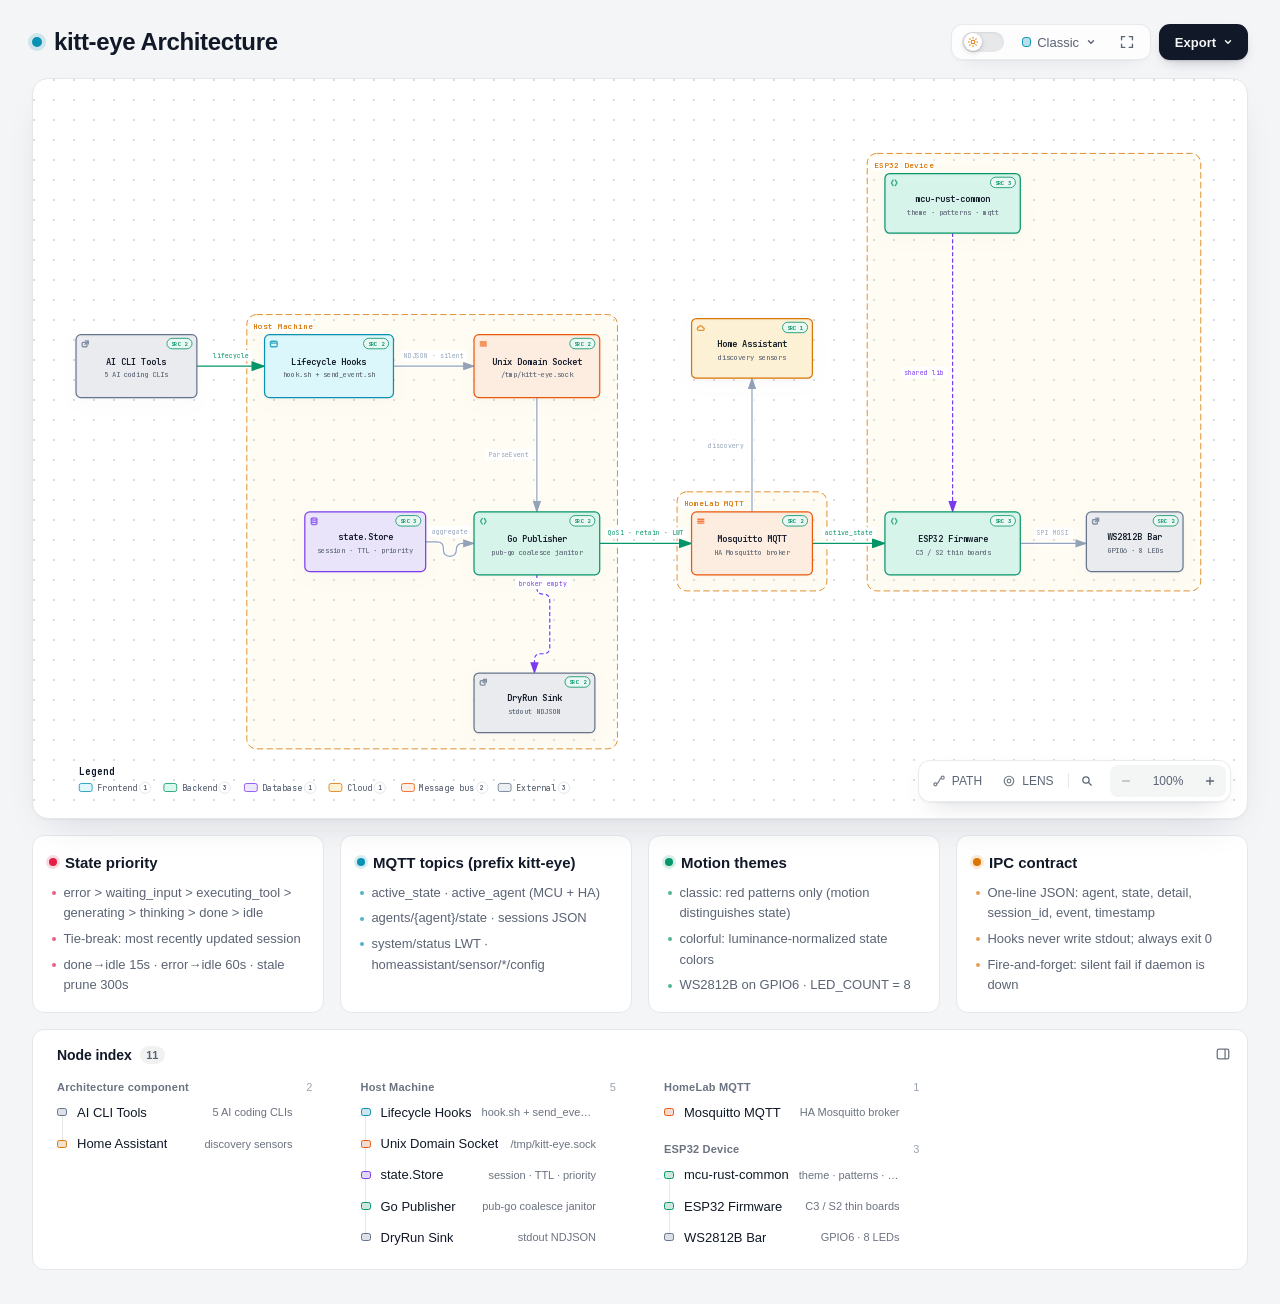
==== site/architecture.html @ 9e18ef14 "Add GitHub Pages site with Actions deploy Publish the static intro site from site/ on every main pus" ====
<!DOCTYPE html>
<html lang="en" data-theme="dark" data-preset="classic">
<head>
  <meta charset="UTF-8">
  <meta name="viewport" content="width=device-width, initial-scale=1.0">
  <meta name="generator" content="archify 3.0.1">
  <meta name="archify-reader-contract" content="declared-wide-v1">
  <title>kitt-eye Architecture Diagram</title>
  <script>
    // Resolve the theme before first paint so light-preference users don't
    // see a dark flash. The toolbar script below re-applies with UI state.
    (function () {
      try {
        var theme = null;
        try {
          var param = new URLSearchParams(window.location.search).get('theme');
          if (param === 'light' || param === 'dark') theme = param;
          if (new URLSearchParams(window.location.search).get('embed') === '1') {
            document.documentElement.setAttribute('data-embed', 'true');
          }
          if (new URLSearchParams(window.location.search).get('present') === '1') {
            document.documentElement.setAttribute('data-present', 'true');
          }
        } catch (_) {}
        if (!theme) {
          try { theme = localStorage.getItem('archify-theme'); } catch (_) {}
        }
        if (theme !== 'light' && theme !== 'dark') {
          theme = window.matchMedia('(prefers-color-scheme: light)').matches ? 'light' : 'dark';
        }
        document.documentElement.setAttribute('data-theme', theme);
      } catch (_) {}
    })();
  </script>
  <style id="archify-fonts">
/*
JetBrains Mono variable WOFF2 subsets from Google Fonts service revision v24.
These fixed bytes are shared by the viewer and its SVG/raster exports.
No local() source: an installed copy must not override the bundled font.
Uncovered characters (including CJK) still use the system fallback stack.
Upstream: https://github.com/JetBrains/JetBrainsMono

cyrillic-ext    1664 bytes  sha256 9343de2ca5d9549f792e7962375af8efb0f320c7643bfd36c884b5a30e5c396f
cyrillic        8892 bytes  sha256 4995a9a43ac659ec32fcd8b463755cd6a07b31a6e6b3894a6a153b661cf490e2
greek           6800 bytes  sha256 49c3da6c9a2b279b0f1f860f5cfb1f5dc38d88a5c7be9c9b1837bbc4e3db6111
vietnamese      5872 bytes  sha256 d44eb1936043a56038eb02dd70b243f379bef65783f94ec12f277550720411f1
latin-ext      11596 bytes  sha256 9c38cb2d0d2d93c1ee6e21fa78db76f13ea7e15e15cc64214c7ca89b6aaa35c4
latin          31340 bytes  sha256 2c32b9b3ee358c119e210f6f5195f9bd34894d78a785ff2e95d60e718e400af4

Copyright 2020 The JetBrains Mono Project Authors (https://github.com/JetBrains/JetBrainsMono)

This Font Software is licensed under the SIL Open Font License, Version 1.1.
This license is copied below, and is also available with a FAQ at:
https://openfontlicense.org


-----------------------------------------------------------
SIL OPEN FONT LICENSE Version 1.1 - 26 February 2007
-----------------------------------------------------------

PREAMBLE
The goals of the Open Font License (OFL) are to stimulate worldwide
development of collaborative font projects, to support the font creation
efforts of academic and linguistic communities, and to provide a free and
open framework in which fonts may be shared and improved in partnership
with others.

The OFL allows the licensed fonts to be used, studied, modified and
redistributed freely as long as they are not sold by themselves. The
fonts, including any derivative works, can be bundled, embedded,
redistributed and/or sold with any software provided that any reserved
names are not used by derivative works. The fonts and derivatives,
however, cannot be released under any other type of license. The
requirement for fonts to remain under this license does not apply
to any document created using the fonts or their derivatives.

DEFINITIONS
"Font Software" refers to the set of files released by the Copyright
Holder(s) under this license and clearly marked as such. This may
include source files, build scripts and documentation.

"Reserved Font Name" refers to any names specified as such after the
copyright statement(s).

"Original Version" refers to the collection of Font Software components as
distributed by the Copyright Holder(s).

"Modified Version" refers to any derivative made by adding to, deleting,
or substituting -- in part or in whole -- any of the components of the
Original Version, by changing formats or by porting the Font Software to a
new environment.

"Author" refers to any designer, engineer, programmer, technical
writer or other person who contributed to the Font Software.

PERMISSION & CONDITIONS
Permission is hereby granted, free of charge, to any person obtaining
a copy of the Font Software, to use, study, copy, merge, embed, modify,
redistribute, and sell modified and unmodified copies of the Font
Software, subject to the following conditions:

1) Neither the Font Software nor any of its individual components,
in Original or Modified Versions, may be sold by itself.

2) Original or Modified Versions of the Font Software may be bundled,
redistributed and/or sold with any software, provided that each copy
contains the above copyright notice and this license. These can be
included either as stand-alone text files, human-readable headers or
in the appropriate machine-readable metadata fields within text or
binary files as long as those fields can be easily viewed by the user.

3) No Modified Version of the Font Software may use the Reserved Font
Name(s) unless explicit written permission is granted by the corresponding
Copyright Holder. This restriction only applies to the primary font name as
presented to the users.

4) The name(s) of the Copyright Holder(s) or the Author(s) of the Font
Software shall not be used to promote, endorse or advertise any
Modified Version, except to acknowledge the contribution(s) of the
Copyright Holder(s) and the Author(s) or with their explicit written
permission.

5) The Font Software, modified or unmodified, in part or in whole,
must be distributed entirely under this license, and must not be
distributed under any other license. The requirement for fonts to
remain under this license does not apply to any document created
using the Font Software.

TERMINATION
This license becomes null and void if any of the above conditions are
not met.

DISCLAIMER
THE FONT SOFTWARE IS PROVIDED "AS IS", WITHOUT WARRANTY OF ANY KIND,
EXPRESS OR IMPLIED, INCLUDING BUT NOT LIMITED TO ANY WARRANTIES OF
MERCHANTABILITY, FITNESS FOR A PARTICULAR PURPOSE AND NONINFRINGEMENT
OF COPYRIGHT, PATENT, TRADEMARK, OR OTHER RIGHT. IN NO EVENT SHALL THE
COPYRIGHT HOLDER BE LIABLE FOR ANY CLAIM, DAMAGES OR OTHER LIABILITY,
INCLUDING ANY GENERAL, SPECIAL, INDIRECT, INCIDENTAL, OR CONSEQUENTIAL
DAMAGES, WHETHER IN AN ACTION OF CONTRACT, TORT OR OTHERWISE, ARISING
FROM, OUT OF THE USE OR INABILITY TO USE THE FONT SOFTWARE OR FROM
OTHER DEALINGS IN THE FONT SOFTWARE.
*/
    /* cyrillic-ext */
    @font-face { font-family: 'JetBrains Mono'; font-style: normal; font-weight: 400 800; font-display: swap;
      src: url([data-uri]) format('woff2');
      unicode-range: U+0460-052F, U+1C80-1C8A, U+20B4, U+2DE0-2DFF, U+A640-A69F, U+FE2E-FE2F; }
    /* cyrillic */
    @font-face { font-family: 'JetBrains Mono'; font-style: normal; font-weight: 400 800; font-display: swap;
      src: url([data-uri]) format('woff2');
      unicode-range: U+0301, U+0400-045F, U+0490-0491, U+04B0-04B1, U+2116; }
    /* greek */
    @font-face { font-family: 'JetBrains Mono'; font-style: normal; font-weight: 400 800; font-display: swap;
      src: url([data-uri]) format('woff2');
      unicode-range: U+0370-0377, U+037A-037F, U+0384-038A, U+038C, U+038E-03A1, U+03A3-03FF; }
    /* vietnamese */
    @font-face { font-family: 'JetBrains Mono'; font-style: normal; font-weight: 400 800; font-display: swap;
      src: url([data-uri]) format('woff2');
      unicode-range: U+0102-0103, U+0110-0111, U+0128-0129, U+0168-0169, U+01A0-01A1, U+01AF-01B0, U+0300-0301, U+0303-0304, U+0308-0309, U+0323, U+0329, U+1EA0-1EF9, U+20AB; }
    /* latin-ext */
    @font-face { font-family: 'JetBrains Mono'; font-style: normal; font-weight: 400 800; font-display: swap;
      src: url([data-uri]) format('woff2');
      unicode-range: U+0100-02BA, U+02BD-02C5, U+02C7-02CC, U+02CE-02D7, U+02DD-02FF, U+0304, U+0308, U+0329, U+1D00-1DBF, U+1E00-1E9F, U+1EF2-1EFF, U+2020, U+20A0-20AB, U+20AD-20C0, U+2113, U+2C60-2C7F, U+A720-A7FF; }
    /* latin */
    @font-face { font-family: 'JetBrains Mono'; font-style: normal; font-weight: 400 800; font-display: swap;
      src: url([data-uri]) format('woff2');
      unicode-range: U+0000-00FF, U+0131, U+0152-0153, U+02BB-02BC, U+02C6, U+02DA, U+02DC, U+0304, U+0308, U+0329, U+2000-206F, U+20AC, U+2122, U+2191, U+2193, U+2212, U+2215, U+FEFF, U+FFFD; }
  </style>
  <style>
    /* ==========================================================
       THEME VARIABLES — switch by toggling [data-theme] on <html>
       ========================================================== */
    :root,
    [data-theme="dark"] {
      --bg: #020617;
      --grid: #1e293b;
      --canvas-dot: rgba(148, 163, 184, 0.16);
      --text: #ffffff;
      --text-muted: #94a3b8;
      --text-dim: #475569;
      /* UI chrome and menu hints need more contrast than SVG .t-dim accents */
      --text-faint: #7d8da1;

      --panel: rgba(15, 23, 42, 0.5);
      --panel-border: #1e293b;
      --lane-fill: rgba(15, 23, 42, 0.22);
      --lane-stroke: #334155;

      --arrow: #64748b;
      --arrow-emphasis: #34d399;

      /* Opaque mask color used behind semi-transparent component fills
         so the arrows drawn underneath are properly hidden. */
      --mask: #0f172a;

      --frontend-fill:    rgba(8, 51, 68, 0.4);
      --frontend-stroke:  #22d3ee;
      --backend-fill:     rgba(6, 78, 59, 0.4);
      --backend-stroke:   #34d399;
      --database-fill:    rgba(76, 29, 149, 0.4);
      --database-stroke:  #a78bfa;
      --cloud-fill:       rgba(120, 53, 15, 0.3);
      --cloud-stroke:     #fbbf24;
      --security-fill:    rgba(136, 19, 55, 0.4);
      --security-stroke:  #fb7185;
      --messagebus-fill:  rgba(251, 146, 60, 0.3);
      --messagebus-stroke:#fb923c;
      --external-fill:    rgba(30, 41, 59, 0.5);
      --external-stroke:  #94a3b8;

      --toolbar-bg:       rgba(15, 23, 42, 0.8);
      --toolbar-border:   #334155;
      --toolbar-text:     #e2e8f0;
      --toolbar-hover:    rgba(15, 23, 42, 0.95);
      --toolbar-menu-bg:  #0f172a;
    }

    [data-theme="light"] {
      --bg: #f4f5f7;
      --grid: #e9edf2;
      --canvas-dot: #d9dee5;
      --text: #111827;
      --text-muted: #5b6474;
      --text-dim: #9aa3b2;
      --text-faint: #6b7280;

      --panel: #ffffff;
      --panel-border: #e5e7eb;
      --lane-fill: rgba(248, 250, 252, 0.65);
      --lane-stroke: #cbd5e1;

      --arrow: #94a3b8;
      --arrow-emphasis: #059669;

      --mask: #ffffff;

      --frontend-fill: rgba(34, 211, 238, 0.15);
      --frontend-stroke: #0891b2;
      --backend-fill: rgba(52, 211, 153, 0.18);
      --backend-stroke: #059669;
      --database-fill: rgba(167, 139, 250, 0.2);
      --database-stroke: #7c3aed;
      --cloud-fill: rgba(251, 191, 36, 0.18);
      --cloud-stroke: #d97706;
      --security-fill: rgba(251, 113, 133, 0.15);
      --security-stroke: #e11d48;
      --messagebus-fill: rgba(251, 146, 60, 0.15);
      --messagebus-stroke: #ea580c;
      --external-fill: rgba(148, 163, 184, 0.18);
      --external-stroke: #64748b;

      --toolbar-bg:       rgba(255, 255, 255, 0.92);
      --toolbar-border:   #cbd5e1;
      --toolbar-text:     #334155;
      --toolbar-hover:    #ffffff;
      --toolbar-menu-bg:  #ffffff;
    }

    /* ==========================================================
       SIGNAL FLOW — an opt-in, motion-forward visual preset.
       The variables also target a standalone exported SVG, whose
       root carries data-preset and data-theme directly.
       ========================================================== */
    [data-preset="signal-flow"][data-theme="dark"] {
      --bg: #030711;
      --grid: #15233a;
      --panel: rgba(6, 14, 28, 0.78);
      --panel-border: #1d3350;
      --lane-fill: rgba(9, 22, 40, 0.5);
      --lane-stroke: #2c4564;
      --text: #f5fbff;
      --text-muted: #9eb0c7;
      --text-dim: #52667f;
      --text-faint: #7890ad;
      --mask: #07101e;
      --frontend-fill: rgba(6, 182, 212, 0.14);
      --frontend-stroke: #67e8f9;
      --backend-fill: rgba(16, 185, 129, 0.14);
      --backend-stroke: #5eead4;
      --database-fill: rgba(139, 92, 246, 0.16);
      --database-stroke: #c4b5fd;
      --cloud-fill: rgba(245, 158, 11, 0.13);
      --cloud-stroke: #fcd34d;
      --security-fill: rgba(244, 63, 94, 0.13);
      --security-stroke: #fda4af;
      --messagebus-fill: rgba(249, 115, 22, 0.13);
      --messagebus-stroke: #fdba74;
      --external-fill: rgba(71, 85, 105, 0.24);
      --external-stroke: #a5b4c7;
      --arrow: #7890ad;
      --arrow-emphasis: #2dd4bf;
      --toolbar-bg: rgba(7, 16, 30, 0.86);
      --toolbar-border: #29415f;
      --toolbar-menu-bg: #07101e;
    }

    [data-preset="signal-flow"][data-theme="light"] {
      --bg: #f4f9fc;
      --grid: #d4e5ee;
      --panel: rgba(255, 255, 255, 0.82);
      --panel-border: #bfd5e2;
      --lane-fill: rgba(232, 243, 248, 0.62);
      --lane-stroke: #a9c5d5;
      --text: #102638;
      --text-muted: #587287;
      --text-dim: #8aa2b4;
      --text-faint: #668397;
      --mask: #ffffff;
      --frontend-fill: rgba(6, 182, 212, 0.09);
      --frontend-stroke: #0789a1;
      --backend-fill: rgba(5, 150, 105, 0.09);
      --backend-stroke: #087f69;
      --database-fill: rgba(124, 58, 237, 0.09);
      --database-stroke: #7254c7;
      --cloud-fill: rgba(217, 119, 6, 0.08);
      --cloud-stroke: #b9670b;
      --security-fill: rgba(225, 29, 72, 0.08);
      --security-stroke: #c53a59;
      --messagebus-fill: rgba(234, 88, 12, 0.08);
      --messagebus-stroke: #c65f27;
      --external-fill: rgba(100, 116, 139, 0.1);
      --external-stroke: #607a8c;
      --arrow: #7b97aa;
      --arrow-emphasis: #0d9488;
    }

    /* ==========================================================
       BLUEPRINT — a review-first drafting preset for deployment,
       infrastructure, and technical design documentation. It keeps
       the same semantic palette and geometry while trading glow for
       precise grid contrast, squared materials, and drafting marks.
       ========================================================== */
    [data-preset="blueprint"][data-theme="dark"] {
      --bg: #06131f;
      --grid: #17425a;
      --panel: rgba(7, 27, 43, 0.9);
      --panel-border: #27627f;
      --lane-fill: rgba(10, 43, 66, 0.36);
      --lane-stroke: #34799a;
      --text: #e3f6ff;
      --text-muted: #91b8ca;
      --text-dim: #557e92;
      --text-faint: #739caf;
      --mask: #0a2031;
      --frontend-fill: rgba(26, 157, 193, 0.14);
      --frontend-stroke: #66d9ef;
      --backend-fill: rgba(31, 155, 124, 0.13);
      --backend-stroke: #69dfbd;
      --database-fill: rgba(120, 105, 196, 0.14);
      --database-stroke: #b4a8ff;
      --cloud-fill: rgba(197, 145, 43, 0.13);
      --cloud-stroke: #ffd166;
      --security-fill: rgba(199, 76, 104, 0.13);
      --security-stroke: #ff8da1;
      --messagebus-fill: rgba(207, 112, 49, 0.13);
      --messagebus-stroke: #ffad66;
      --external-fill: rgba(84, 119, 139, 0.18);
      --external-stroke: #a7cad9;
      --arrow: #78a3b7;
      --arrow-emphasis: #64dfc1;
      --toolbar-bg: rgba(7, 28, 45, 0.92);
      --toolbar-border: #34799a;
      --toolbar-text: #d8f3ff;
      --toolbar-hover: rgba(18, 58, 83, 0.95);
      --toolbar-menu-bg: #0a2031;
    }

    [data-preset="blueprint"][data-theme="light"] {
      --bg: #edf7fa;
      --grid: #b5d5e1;
      --panel: rgba(249, 253, 255, 0.94);
      --panel-border: #78aabd;
      --lane-fill: rgba(210, 232, 240, 0.42);
      --lane-stroke: #83b2c4;
      --text: #123344;
      --text-muted: #4e7486;
      --text-dim: #86a6b4;
      --text-faint: #668c9d;
      --mask: #f9fdff;
      --frontend-fill: rgba(8, 145, 178, 0.08);
      --frontend-stroke: #087f9c;
      --backend-fill: rgba(5, 128, 101, 0.08);
      --backend-stroke: #08755f;
      --database-fill: rgba(100, 75, 180, 0.08);
      --database-stroke: #6757a8;
      --cloud-fill: rgba(181, 120, 15, 0.08);
      --cloud-stroke: #a86609;
      --security-fill: rgba(190, 48, 80, 0.07);
      --security-stroke: #b32f50;
      --messagebus-fill: rgba(196, 81, 22, 0.07);
      --messagebus-stroke: #b65120;
      --external-fill: rgba(79, 112, 128, 0.08);
      --external-stroke: #506f7e;
      --arrow: #6d93a5;
      --arrow-emphasis: #087f69;
      --toolbar-bg: rgba(247, 252, 254, 0.94);
      --toolbar-border: #8ab5c5;
      --toolbar-text: #294f61;
      --toolbar-hover: #ffffff;
      --toolbar-menu-bg: #f9fdff;
    }

    /* ==========================================================
       EDITORIAL — a warm, publication-minded preset for design
       reviews, launch notes, and documentation. The diagram keeps
       the same semantic palette and exact geometry, but trades
       software chrome for paper, ink, ruled structure, and one
       restrained vermilion accent.
       ========================================================== */
    [data-preset="editorial"][data-theme="dark"] {
      --bg: #181611;
      --grid: #39342a;
      --panel: rgba(35, 31, 24, 0.96);
      --panel-border: #625a4a;
      --lane-fill: rgba(52, 46, 35, 0.46);
      --lane-stroke: #726957;
      --text: #f4eddf;
      --text-muted: #b9ae9b;
      --text-dim: #776e60;
      --text-faint: #9d917e;
      --mask: #231f18;
      --frontend-fill: rgba(43, 133, 142, 0.16);
      --frontend-stroke: #7fc6c7;
      --backend-fill: rgba(63, 132, 92, 0.16);
      --backend-stroke: #8fc29e;
      --database-fill: rgba(117, 91, 141, 0.17);
      --database-stroke: #c0a4d0;
      --cloud-fill: rgba(170, 119, 49, 0.16);
      --cloud-stroke: #d8ad68;
      --security-fill: rgba(157, 69, 65, 0.17);
      --security-stroke: #df9085;
      --messagebus-fill: rgba(174, 79, 42, 0.16);
      --messagebus-stroke: #df946f;
      --external-fill: rgba(126, 115, 96, 0.18);
      --external-stroke: #b8ad99;
      --arrow: #948978;
      --arrow-emphasis: #dd6b3d;
      --toolbar-bg: rgba(35, 31, 24, 0.92);
      --toolbar-border: #625a4a;
      --toolbar-text: #eee5d5;
      --toolbar-hover: #302a20;
      --toolbar-menu-bg: #231f18;
    }

    [data-preset="editorial"][data-theme="light"] {
      --bg: #f2eee5;
      --grid: #d8d0c2;
      --panel: rgba(251, 248, 241, 0.97);
      --panel-border: #c4b9a6;
      --lane-fill: rgba(229, 221, 207, 0.42);
      --lane-stroke: #b8aa94;
      --text: #242018;
      --text-muted: #6f6658;
      --text-dim: #a09788;
      --text-faint: #817767;
      --mask: #fbf8f1;
      --frontend-fill: rgba(31, 117, 126, 0.09);
      --frontend-stroke: #287e84;
      --backend-fill: rgba(42, 119, 75, 0.09);
      --backend-stroke: #397b53;
      --database-fill: rgba(105, 75, 130, 0.09);
      --database-stroke: #765d86;
      --cloud-fill: rgba(157, 103, 31, 0.1);
      --cloud-stroke: #9a671f;
      --security-fill: rgba(153, 58, 52, 0.09);
      --security-stroke: #9e463f;
      --messagebus-fill: rgba(182, 70, 27, 0.09);
      --messagebus-stroke: #ad4b25;
      --external-fill: rgba(101, 91, 75, 0.09);
      --external-stroke: #746b5e;
      --arrow: #8a806f;
      --arrow-emphasis: #bb4c23;
      --toolbar-bg: rgba(251, 248, 241, 0.94);
      --toolbar-border: #c4b9a6;
      --toolbar-text: #40392f;
      --toolbar-hover: #fffdf8;
      --toolbar-menu-bg: #fbf8f1;
    }

    * { margin: 0; padding: 0; box-sizing: border-box; }

    body {
      --archify-page-top: 2rem;
      font-family: -apple-system, BlinkMacSystemFont, 'Segoe UI', 'PingFang SC', 'Hiragino Sans GB', 'Microsoft YaHei', 'Noto Sans CJK SC', 'Noto Sans', Roboto, 'Helvetica Neue', Arial, sans-serif;
      -webkit-font-smoothing: antialiased;
      background: var(--bg);
      min-height: 100vh;
      padding: var(--archify-page-top) 2rem 2rem;
      color: var(--text);
      /* Theme surfaces change together; animating the page background leaves it
         visibly out of sync with the SVG and panel for the first 200ms. */
    }

    html[data-preset="signal-flow"] body {
      background-image:
        radial-gradient(circle at 18% -8%, rgba(34, 211, 238, 0.14), transparent 34rem),
        radial-gradient(circle at 92% 18%, rgba(139, 92, 246, 0.12), transparent 30rem);
      background-attachment: fixed;
    }
    html[data-preset="signal-flow"][data-theme="light"] body {
      background-image:
        radial-gradient(circle at 18% -8%, rgba(6, 182, 212, 0.12), transparent 34rem),
        radial-gradient(circle at 92% 18%, rgba(139, 92, 246, 0.08), transparent 30rem);
    }
    html[data-preset="blueprint"] body {
      background-image:
        linear-gradient(var(--grid) 1px, transparent 1px),
        linear-gradient(90deg, var(--grid) 1px, transparent 1px);
      background-size: 32px 32px;
      background-position: -1px -1px;
      background-attachment: fixed;
    }
    html[data-preset="editorial"] body {
      background-image:
        linear-gradient(90deg, transparent 0, transparent 5.4rem, color-mix(in srgb, var(--security-stroke) 18%, transparent) 5.4rem, color-mix(in srgb, var(--security-stroke) 18%, transparent) calc(5.4rem + 1px), transparent calc(5.4rem + 1px)),
        repeating-linear-gradient(0deg, transparent 0, transparent 31px, color-mix(in srgb, var(--grid) 36%, transparent) 31px, color-mix(in srgb, var(--grid) 36%, transparent) 32px);
      background-attachment: fixed;
    }

    /* Gallery/embed mode keeps the generated artifact as the source of truth
       while presenting only its diagram surface inside a proof card. */
    html[data-embed="true"] body {
      min-height: 0;
      padding: 0;
      overflow: hidden;
      background: var(--bg);
      background-image: none;
    }
    html[data-embed="true"] .toolbar,
    html[data-embed="true"] .header,
    html[data-embed="true"] .cards,
    html[data-embed="true"] .diagram-nav,
    html[data-embed="true"] .overview-map,
    html[data-embed="true"] .focus-chip,
    html[data-embed="true"] .route-probe,
    html[data-embed="true"] .semantic-lens,
    html[data-embed="true"] .diagram-guide,
    html[data-embed="true"] .node-finder,
    html[data-embed="true"] .node-outline { display: none !important; }
    html[data-embed="true"] .container { max-width: none; }
    html[data-embed="true"] .diagram-container {
      padding: 0.5rem;
      border: 0;
      border-radius: 0;
      box-shadow: none;
    }
    html[data-embed="true"] .diagram-container svg { min-width: 0; }

    /* Presentation Stage is a viewer-only layer: it gives the live diagram
       the viewport while keeping guided views, theme, focus, and exports real.
       Embed mode wins when both query parameters are present. */
    html[data-present="true"]:not([data-embed="true"]) body {
      --archify-page-top: 1rem;
      height: 100dvh;
      min-height: 0;
      padding: 1rem;
      overflow: hidden;
    }
    html[data-present="true"]:not([data-embed="true"]) .container {
      display: flex;
      flex-direction: column;
      gap: 0.75rem;
      width: 100%;
      max-width: none;
      height: calc(100dvh - 2rem);
    }
    html[data-present="true"]:not([data-embed="true"]) .header {
      flex: none;
      min-width: 0;
      margin: 0;
      padding-right: 23rem;
    }
    html[data-present="true"]:not([data-embed="true"]) .header-row { margin-bottom: 0.25rem; }
    html[data-present="true"]:not([data-embed="true"]) .subtitle {
      overflow: hidden;
      text-overflow: ellipsis;
      white-space: nowrap;
    }

    html[data-present="true"]:not([data-embed="true"]) .diagram-container {
      display: flex;
      flex: 1 1 auto;
      align-items: center;
      justify-content: center;
      min-height: 0;
      padding: 0.75rem;
      padding-bottom: calc(0.75rem + var(--archify-nav-reserve));
    }
    html[data-present="true"]:not([data-embed="true"]) .diagram-container > svg {
      flex: 1 1 auto;
      height: 100%;
      min-height: 0;
      width: 100%;
      min-width: 0;
    }
    html[data-present="true"]:not([data-embed="true"]) .cards { display: none; }
    html[data-present="true"]:not([data-embed="true"]) #btn-present {
      border-color: var(--frontend-stroke);
      color: var(--frontend-stroke);
    }

    /* The reader owns only the outer scale. Wide diagrams and measured tall workflows keep one authored
       SVG/viewBox while the runtime chooses a desktop width from the actual
       vertical budget. This avoids device-specific files and breakpoint
       jumps between a laptop and a tall monitor. */
    .container {
      width: 100%;
      max-width: var(--archify-reader-width, 1440px);
      margin: 0 auto;
    }
    html[data-reader-narrow="true"]:not([data-present="true"]) .diagram-container > svg {
      min-width: 0;
      max-width: var(--archify-diagram-max-width);
      margin-inline: auto;
    }
    @media (min-width: 768px) and (max-height: 920px) {
      .header { margin-bottom: 1rem; }
      .diagram-container { padding: 1rem; }
      .cards { margin-top: 1rem; }
      .card { padding: 1rem; }
    }

    .header { margin-bottom: 1.5rem; padding-right: 29.5rem; }

    html[data-preset="signal-flow"] .header,
    html[data-preset="blueprint"] .header,
    html[data-preset="editorial"] .header { padding-right: 29.5rem; }

    .header-row {
      display: flex;
      align-items: center;
      gap: 0.75rem;
      min-height: 2.75rem;
      margin-bottom: 0.25rem;
    }

    .pulse-dot {
      flex: none;
      width: 10px;
      height: 10px;
      background: var(--frontend-stroke);
      border-radius: 50%;
      box-shadow: 0 0 0 4px color-mix(in srgb, var(--frontend-stroke) 16%, transparent);
      animation: none;
    }

    html[data-motion-capable="true"] .pulse-dot { animation: pulse 2s infinite; }

    @keyframes pulse {
      0%, 100% { opacity: 1; }
      50% { opacity: 0.5; }
    }

    h1 {
      font-size: 1.5rem;
      font-weight: 650;
      line-height: 1.25;
      letter-spacing: -0.015em;
    }

    .subtitle {
      color: var(--text-muted);
      font-size: 0.875rem;
      line-height: 1.55;
      margin-left: 1.375rem;
    }

    html[data-preset="signal-flow"] .header-row::after {
      content: attr(data-preset-badge-signal-flow);
      flex: none;
      margin-left: 0.25rem;
      color: var(--frontend-stroke);
      border: 1px solid var(--frontend-stroke);
      border-radius: 999px;
      padding: 0.28rem 0.6rem;
      font-size: 0.625rem;
      letter-spacing: 0.12em;
      opacity: 0.82;
      box-shadow: 0 0 20px rgba(34, 211, 238, 0.12);
      white-space: nowrap;
    }

    html[data-preset="blueprint"] .pulse-dot {
      width: 10px;
      height: 10px;
      border: 1px solid var(--frontend-stroke);
      border-radius: 1px;
      background: transparent;
      box-shadow: inset 0 0 0 2px var(--bg);
      transform: rotate(45deg);
      animation: none;
    }
    html[data-preset="blueprint"] .header-row::after {
      content: attr(data-preset-badge-blueprint);
      flex: none;
      margin-left: 0.25rem;
      padding: 0.28rem 0.55rem;
      border-top: 1px solid var(--frontend-stroke);
      border-bottom: 1px solid var(--frontend-stroke);
      color: var(--frontend-stroke);
      font-size: 0.5625rem;
      font-weight: 700;
      letter-spacing: 0.14em;
      white-space: nowrap;
    }

    html[data-preset="editorial"] h1,
    html[data-preset="editorial"] .card h3 {
      font-family: Georgia, 'Times New Roman', 'Songti SC', STSong, serif;
      letter-spacing: -0.02em;
    }
    html[data-preset="editorial"] h1 { font-size: 1.72rem; font-weight: 600; }
    html[data-preset="editorial"] .pulse-dot {
      width: 9px;
      height: 9px;
      border: 1px solid var(--arrow-emphasis);
      border-radius: 0;
      background: var(--arrow-emphasis);
      box-shadow: 0 0 0 3px color-mix(in srgb, var(--arrow-emphasis) 14%, transparent);
      transform: rotate(45deg);
      animation: none;
    }
    html[data-preset="editorial"] .header-row::after {
      content: attr(data-preset-badge-editorial);
      flex: none;
      margin-left: 0.25rem;
      padding: 0.32rem 0 0.24rem;
      border-bottom: 2px solid var(--arrow-emphasis);
      color: var(--arrow-emphasis);
      font-family: Georgia, 'Times New Roman', serif;
      font-size: 0.625rem;
      font-style: italic;
      font-weight: 600;
      letter-spacing: 0.08em;
      white-space: nowrap;
    }

    .diagram-container {
      --archify-nav-reserve: 0px;
      background: var(--panel);
      border-radius: 1rem;
      border: 1px solid var(--panel-border);
      box-shadow: 0 1px 2px rgba(15, 23, 42, 0.04), 0 16px 40px -20px rgba(15, 23, 42, 0.18);
      padding: 1.5rem;
      padding-bottom: calc(1.5rem + var(--archify-nav-reserve));
      overflow: hidden;
      position: relative;
    }

    html[data-preset="signal-flow"] .diagram-container {
      position: relative;
      overflow: hidden;
      background: linear-gradient(180deg, rgba(8, 20, 38, 0.82), rgba(3, 8, 18, 0.94));
      box-shadow: inset 0 1px 0 rgba(255, 255, 255, 0.04), 0 28px 80px rgba(0, 0, 0, 0.34);
    }
    html[data-preset="signal-flow"][data-theme="light"] .diagram-container {
      background: linear-gradient(180deg, rgba(255, 255, 255, 0.9), rgba(237, 246, 250, 0.94));
      box-shadow: inset 0 1px 0 rgba(255, 255, 255, 0.72), 0 24px 60px rgba(45, 78, 99, 0.12);
    }
    html[data-preset="blueprint"] .diagram-container {
      border-color: var(--panel-border);
      border-radius: 0.35rem;
      background: var(--panel);
      box-shadow:
        inset 0 0 0 1px color-mix(in srgb, var(--panel-border) 34%, transparent),
        0 18px 48px rgba(0, 0, 0, 0.16);
    }
    html[data-preset="blueprint"] .diagram-container::after {
      content: "";
      position: absolute;
      z-index: 10;
      inset: 0.7rem;
      pointer-events: none;
      background:
        linear-gradient(var(--frontend-stroke), var(--frontend-stroke)) left top / 1.35rem 1px no-repeat,
        linear-gradient(var(--frontend-stroke), var(--frontend-stroke)) left top / 1px 1.35rem no-repeat,
        linear-gradient(var(--frontend-stroke), var(--frontend-stroke)) right top / 1.35rem 1px no-repeat,
        linear-gradient(var(--frontend-stroke), var(--frontend-stroke)) right top / 1px 1.35rem no-repeat,
        linear-gradient(var(--frontend-stroke), var(--frontend-stroke)) left bottom / 1.35rem 1px no-repeat,
        linear-gradient(var(--frontend-stroke), var(--frontend-stroke)) left bottom / 1px 1.35rem no-repeat,
        linear-gradient(var(--frontend-stroke), var(--frontend-stroke)) right bottom / 1.35rem 1px no-repeat,
        linear-gradient(var(--frontend-stroke), var(--frontend-stroke)) right bottom / 1px 1.35rem no-repeat;
      opacity: 0.58;
    }
    html[data-preset="editorial"] .diagram-container {
      overflow: hidden;
      border-color: var(--panel-border);
      border-radius: 0.38rem;
      background:
        linear-gradient(90deg, color-mix(in srgb, var(--security-fill) 58%, transparent), transparent 12%),
        var(--panel);
      box-shadow:
        0 1px 0 color-mix(in srgb, var(--text) 6%, transparent),
        0 18px 48px color-mix(in srgb, #000 19%, transparent);
    }
    html[data-preset="editorial"] .diagram-container::after {
      position: absolute;
      z-index: 10;
      top: 0.72rem;
      right: 1.25rem;
      padding: 0.2rem 0.52rem;
      border: 1px solid var(--panel-border);
      background: var(--panel);
      color: var(--arrow-emphasis);
      content: attr(data-preset-badge-editorial-plate);
      font-family: Georgia, 'Times New Roman', serif;
      font-size: 0.52rem;
      font-style: italic;
      font-weight: 600;
      letter-spacing: 0.09em;
      pointer-events: none;
    }
    html[data-embed="true"][data-preset="editorial"] .diagram-container::after { display: none; }
    html[data-motion-capable="true"][data-preset="signal-flow"][data-ambient-motion="running"] .diagram-container::before {
      content: "";
      position: absolute;
      inset: 0;
      pointer-events: none;
      background: linear-gradient(115deg, transparent 28%, rgba(103, 232, 249, 0.035) 48%, transparent 68%);
      transform: translateX(-70%);
      animation: archify-signal-scan 4.8s ease-in-out 1 both;
    }

    /* Motion Governor gives the reader a real static state and gives the
       strongest semantic action the only motion budget. Atmosphere resets to
       its authored base instead of freezing mid-cycle. Static artifacts never
       start a decorative pulse or scan. */
    html:not([data-motion-capable="true"]) svg[data-animation="trace"] [data-animate] {
      animation: none !important;
    }
    html:not([data-motion-capable="true"]) svg[data-animation="trace"] [data-graph-role="automatic-crossover"]:has(> [data-animate="edge"]) > [data-graph-role="automatic-crossover-underlay"] {
      animation: none !important;
    }
    html[data-motion="still"] .pulse-dot,
    html[data-motion="still"] .diagram-container::before,
    html[data-motion="still"] svg[data-animation="trace"] [data-animate],
    html[data-motion-owner] .pulse-dot,
    html[data-motion-owner] .diagram-container::before,
    html[data-motion-owner] svg[data-animation="trace"] [data-animate],
    html[data-embed="true"] .pulse-dot,
    html[data-embed="true"] .diagram-container::before,
    html[data-share-playback="true"] .pulse-dot,
    html[data-share-playback="true"] .diagram-container::before,
    html[data-document-hidden="true"] .pulse-dot,
    html[data-document-hidden="true"] .diagram-container::before,
    html[data-document-hidden="true"] svg[data-animation="trace"] [data-animate],
    html[data-motion="still"] svg[data-animation="trace"] [data-graph-role="automatic-crossover"]:has(> [data-animate="edge"]) > [data-graph-role="automatic-crossover-underlay"],
    html[data-motion-owner] svg[data-animation="trace"] [data-graph-role="automatic-crossover"]:has(> [data-animate="edge"]) > [data-graph-role="automatic-crossover-underlay"],
    html[data-embed="true"] svg[data-animation="trace"] [data-graph-role="automatic-crossover"]:has(> [data-animate="edge"]) > [data-graph-role="automatic-crossover-underlay"],
    html[data-share-playback="true"] svg[data-animation="trace"] [data-graph-role="automatic-crossover"]:has(> [data-animate="edge"]) > [data-graph-role="automatic-crossover-underlay"],
    html[data-document-hidden="true"] svg[data-animation="trace"] [data-graph-role="automatic-crossover"]:has(> [data-animate="edge"]) > [data-graph-role="automatic-crossover-underlay"] {
      animation: none !important;
    }
    html[data-motion="still"] .diagram-container::before,
    html[data-motion-owner] .diagram-container::before,
    html[data-embed="true"] .diagram-container::before,
    html[data-share-playback="true"] .diagram-container::before {
      opacity: 0;
    }
    html[data-motion="still"] .intent-trace-flow,
    html[data-motion="still"] .route-probe-flow,
    html[data-motion="still"] .route-journey-flow,
    html[data-motion="still"] .semantic-lens-flow,
    html[data-motion="still"] .diagram-guide,
    html[data-motion="still"] .overview-map-live,
    html[data-document-hidden="true"] .intent-trace-flow,
    html[data-document-hidden="true"] .route-probe-flow,
    html[data-document-hidden="true"] .route-journey-flow,
    html[data-document-hidden="true"] .semantic-lens-flow,
    html[data-document-hidden="true"] .diagram-guide,
    html[data-document-hidden="true"] .overview-map-live {
      animation: none !important;
    }

    html[data-motion="still"] .intent-trace-flow,
    html[data-motion="still"] .route-probe-flow {
      stroke-dasharray: none;
      stroke-dashoffset: 0;
      opacity: 0.72;
    }
    html[data-motion="still"] .route-journey-overlay,
    html[data-document-hidden="true"] .route-journey-overlay { display: none !important; }
    html[data-motion="still"] .relationship-pulse-overlay { display: none !important; }

    html[data-motion="still"] svg [data-node-id],
    html[data-motion="still"] svg [data-edge-from],
    html[data-motion="still"] svg [data-detail],
    html[data-motion="still"] svg [data-detail-anchor],
    html[data-motion="still"] svg [data-legend-hit],
    html[data-motion="still"] svg {
      transition: none !important;
    }

    svg {
      font-family: 'JetBrains Mono', ui-monospace, SFMono-Regular, Menlo, Consolas, 'DejaVu Sans Mono', 'Liberation Mono', 'Noto Sans Mono CJK SC', 'PingFang SC', 'Hiragino Sans GB', 'Microsoft YaHei', monospace;
      width: 100%;
      min-width: min(900px, 100%);
      display: block;
      transform-origin: 0 0;
      transition: transform 0.18s ease;
    }

    .diagram-container.is-camera-moving svg {
      transition: transform 0.42s cubic-bezier(0.22, 1, 0.36, 1);
    }
    .diagram-container.is-camera-transaction svg { transition: none; }
    .diagram-container.is-pannable { cursor: grab; }
    .diagram-container.is-panning { cursor: grabbing; user-select: none; }
    .diagram-container.is-panning svg { transition: none; }

    .diagram-nav {
      position: absolute;
      right: 1rem;
      bottom: 1rem;
      z-index: 12;
      translate: 0 calc(-1 * var(--archify-dock-lift, 0px));
      display: inline-flex;
      align-items: center;
      max-width: calc(100% - 2rem);
      padding: 0.25rem;
      gap: 0.0625rem;
      overflow-x: auto;
      border: 1px solid color-mix(in srgb, var(--panel-border) 80%, transparent);
      border-radius: 0.75rem;
      background: color-mix(in srgb, var(--panel) 84%, transparent);
      box-shadow: 0 1px 2px rgba(15, 23, 42, 0.05), 0 10px 28px -14px rgba(15, 23, 42, 0.28);
      backdrop-filter: blur(14px) saturate(1.2);
      scrollbar-width: none;
    }
    .diagram-nav::-webkit-scrollbar { display: none; }
    .diagram-nav button,
    .focus-chip button {
      border: 0;
      background: transparent;
      color: var(--toolbar-text);
      font: inherit;
      cursor: pointer;
    }
    .diagram-nav button {
      min-width: 2rem;
      height: 2rem;
      padding: 0 0.4rem;
      border-radius: 0.5rem;
      color: var(--text-muted);
      font-size: 0.75rem;
      font-weight: 500;
      letter-spacing: 0;
      transition: background 0.15s, color 0.15s;
    }
    .diagram-nav button:hover,
    .diagram-nav button:focus-visible {
      color: var(--text);
      background: color-mix(in srgb, var(--text) 6%, transparent);
    }
    .diagram-nav button:hover,
    .diagram-nav button:focus-visible,
    .focus-chip button:hover,
    .focus-chip button:focus-visible { background: var(--toolbar-hover); }
    .diagram-nav button:focus-visible,
    .focus-chip button:focus-visible {
      outline: 2px solid var(--frontend-stroke);
      outline-offset: 1px;
    }
    .diagram-nav button:disabled { opacity: 0.38; cursor: default; }
    /* The Guide stays on the ? shortcut; Map only earns dock space once the
       reader has zoomed past the full diagram (or opened it from the keyboard). */
    .diagram-nav button[hidden] { display: none; }
    .diagram-container:not(.is-pannable) #btn-overview-map:not([data-radar-requested]):not(:focus) { display: none; }
    .diagram-nav button:disabled:hover { background: transparent; }
    .diagram-nav #btn-route-probe,
    .diagram-nav #btn-overview-map,
    .diagram-nav #btn-semantic-lens {
      min-width: auto;
      padding-inline: 0.6rem;
      color: var(--text-muted);
      font-weight: 500;
    }
    .diagram-nav #btn-node-finder,
    .diagram-nav [data-view="out"] {
      position: relative;
      margin-left: 0.375rem;
    }
    .diagram-nav #btn-node-finder::before,
    .diagram-nav [data-view="out"]::before {
      position: absolute;
      top: 0.55rem;
      bottom: 0.55rem;
      left: -0.19rem;
      width: 1px;
      background: color-mix(in srgb, var(--panel-border) 90%, transparent);
      content: "";
      pointer-events: none;
    }
    .diagram-nav-icon {
      display: block;
      width: 0.875rem;
      height: 0.875rem;
      margin: auto;
      background: currentColor;
      -webkit-mask-position: center;
      -webkit-mask-repeat: no-repeat;
      -webkit-mask-size: contain;
      mask-position: center;
      mask-repeat: no-repeat;
      mask-size: contain;
    }
    .diagram-nav-icon.find {
      -webkit-mask-image: url("data:image/svg+xml,%3Csvg xmlns='http://www.w3.org/2000/svg' viewBox='0 0 20 20'%3E%3Ccircle cx='8.5' cy='8.5' r='4.5' fill='none' stroke='black' stroke-width='1.8'/%3E%3Cpath d='m12 12 4 4' fill='none' stroke='black' stroke-width='1.8' stroke-linecap='round'/%3E%3C/svg%3E");
      mask-image: url("data:image/svg+xml,%3Csvg xmlns='http://www.w3.org/2000/svg' viewBox='0 0 20 20'%3E%3Ccircle cx='8.5' cy='8.5' r='4.5' fill='none' stroke='black' stroke-width='1.8'/%3E%3Cpath d='m12 12 4 4' fill='none' stroke='black' stroke-width='1.8' stroke-linecap='round'/%3E%3C/svg%3E");
    }
    .diagram-nav-icon.guide {
      -webkit-mask-image: url("data:image/svg+xml,%3Csvg xmlns='http://www.w3.org/2000/svg' viewBox='0 0 20 20'%3E%3Ccircle cx='10' cy='10' r='7' fill='none' stroke='black' stroke-width='1.7'/%3E%3Cpath d='M7.8 7.3a2.4 2.4 0 014.6.9c0 1.8-2.4 2-2.4 3.7M10 14.9h.01' fill='none' stroke='black' stroke-width='1.7' stroke-linecap='round'/%3E%3C/svg%3E");
      mask-image: url("data:image/svg+xml,%3Csvg xmlns='http://www.w3.org/2000/svg' viewBox='0 0 20 20'%3E%3Ccircle cx='10' cy='10' r='7' fill='none' stroke='black' stroke-width='1.7'/%3E%3Cpath d='M7.8 7.3a2.4 2.4 0 014.6.9c0 1.8-2.4 2-2.4 3.7M10 14.9h.01' fill='none' stroke='black' stroke-width='1.7' stroke-linecap='round'/%3E%3C/svg%3E");
    }
    .diagram-nav-icon.minus {
      -webkit-mask-image: url("data:image/svg+xml,%3Csvg xmlns='http://www.w3.org/2000/svg' viewBox='0 0 20 20'%3E%3Cpath d='M5 10h10' fill='none' stroke='black' stroke-width='1.8' stroke-linecap='round'/%3E%3C/svg%3E");
      mask-image: url("data:image/svg+xml,%3Csvg xmlns='http://www.w3.org/2000/svg' viewBox='0 0 20 20'%3E%3Cpath d='M5 10h10' fill='none' stroke='black' stroke-width='1.8' stroke-linecap='round'/%3E%3C/svg%3E");
    }
    .diagram-nav-icon.plus {
      -webkit-mask-image: url("data:image/svg+xml,%3Csvg xmlns='http://www.w3.org/2000/svg' viewBox='0 0 20 20'%3E%3Cpath d='M10 5v10M5 10h10' fill='none' stroke='black' stroke-width='1.8' stroke-linecap='round'/%3E%3C/svg%3E");
      mask-image: url("data:image/svg+xml,%3Csvg xmlns='http://www.w3.org/2000/svg' viewBox='0 0 20 20'%3E%3Cpath d='M10 5v10M5 10h10' fill='none' stroke='black' stroke-width='1.8' stroke-linecap='round'/%3E%3C/svg%3E");
    }
    .diagram-nav [data-view="reset"] {
      display: inline-flex;
      align-items: center;
      justify-content: center;
      gap: 0.2rem;
      min-width: 3.1rem;
      padding-inline: 0.35rem;
    }
    .diagram-nav [data-view="reset"][data-detail-visible] {
      min-width: 3.8rem;
    }
    .diagram-nav-detail {
      color: color-mix(in srgb, var(--toolbar-text) 52%, transparent);
      font-size: 0.44rem;
      font-weight: 700;
      line-height: 1;
      letter-spacing: 0.07em;
    }
    .diagram-nav-percent {
      color: var(--text-muted);
      font-size: 0.75rem;
      font-weight: 500;
      font-variant-numeric: tabular-nums;
      line-height: 1;
    }
    /* Mode buttons carry a small glyph so the dock reads as one icon language. */
    .diagram-nav #btn-route-probe,
    .diagram-nav #btn-overview-map,
    .diagram-nav #btn-semantic-lens {
      display: inline-flex;
      align-items: center;
      gap: 0.375rem;
      padding-inline: 0.55rem 0.65rem;
    }
    .diagram-nav #btn-route-probe::before,
    .diagram-nav #btn-overview-map::before,
    .diagram-nav #btn-semantic-lens::before {
      flex: none;
      width: 0.875rem;
      height: 0.875rem;
      background: currentColor;
      content: "";
      opacity: 0.85;
      -webkit-mask: var(--nav-glyph) center / contain no-repeat;
      mask: var(--nav-glyph) center / contain no-repeat;
    }
    .diagram-nav #btn-route-probe { --nav-glyph: url("data:image/svg+xml,%3Csvg xmlns='http://www.w3.org/2000/svg' viewBox='0 0 20 20'%3E%3Cg fill='none' stroke='black' stroke-width='1.7' stroke-linecap='round'%3E%3Ccircle cx='4.8' cy='14.8' r='2.2'/%3E%3Ccircle cx='15.2' cy='5.2' r='2.2'/%3E%3Cpath d='M6.9 13.9c3.8-1.4 2.6-6.3 6.2-7.8'/%3E%3C/g%3E%3C/svg%3E"); }
    .diagram-nav #btn-overview-map { --nav-glyph: url("data:image/svg+xml,%3Csvg xmlns='http://www.w3.org/2000/svg' viewBox='0 0 20 20'%3E%3Cg fill='none' stroke='black' stroke-width='1.7' stroke-linejoin='round'%3E%3Cpath d='M2.8 5.4 7.4 3.5l5.2 2 4.6-1.9v11l-4.6 1.9-5.2-2-4.6 1.9z'/%3E%3Cpath d='M7.4 3.5v11M12.6 5.5v11'/%3E%3C/g%3E%3C/svg%3E"); }
    .diagram-nav #btn-semantic-lens { --nav-glyph: url("data:image/svg+xml,%3Csvg xmlns='http://www.w3.org/2000/svg' viewBox='0 0 20 20'%3E%3Cg fill='none' stroke='black' stroke-width='1.7'%3E%3Ccircle cx='10' cy='10' r='6.8'/%3E%3Ccircle cx='10' cy='10' r='2.6'/%3E%3C/g%3E%3C/svg%3E"); }
    /* Zoom out / level / zoom in join into one stepper well. */
    .diagram-nav [data-view="out"],
    .diagram-nav [data-view="reset"],
    .diagram-nav [data-view="in"] {
      border-radius: 0;
      background: color-mix(in srgb, var(--text) 4.5%, transparent);
    }
    .diagram-nav [data-view="out"] { margin-left: 0.375rem; border-radius: 0.5rem 0 0 0.5rem; }
    .diagram-nav [data-view="out"]::before { display: none; }
    .diagram-nav [data-view="reset"],
    .diagram-nav [data-view="in"] { margin-left: -0.0625rem; }
    .diagram-nav [data-view="in"] { border-radius: 0 0.5rem 0.5rem 0; }
    .diagram-nav [data-view="out"]:hover,
    .diagram-nav [data-view="reset"]:hover,
    .diagram-nav [data-view="in"]:hover { background: color-mix(in srgb, var(--text) 9%, transparent); }
    .diagram-nav [data-view="out"]:disabled,
    .diagram-nav [data-view="in"]:disabled { opacity: 1; color: color-mix(in srgb, var(--text-muted) 40%, transparent); }
    .diagram-nav [data-view="out"]:disabled:hover,
    .diagram-nav [data-view="in"]:disabled:hover { background: color-mix(in srgb, var(--text) 4.5%, transparent); }
    .diagram-nav [data-view="reset"] { min-width: 3.25rem; }
    .diagram-container[data-camera-indicator="true"] .diagram-nav-detail,
    .diagram-container[data-camera-indicator="true"] .diagram-nav-percent { color: var(--frontend-stroke); }
    .diagram-nav #btn-diagram-guide[aria-expanded="true"] {
      color: var(--cloud-stroke);
      background: var(--toolbar-hover);
    }

    /* Semantic Radar is a deliberately simplified, viewer-only overview. It
       uses authored node bounds and the live camera viewport rather than
       cloning the canonical SVG, so IDs, filters, animation, and export state
       stay singular and deterministic. */
    .overview-map {
      position: absolute;
      right: 1rem;
      bottom: calc(4.15rem + var(--archify-nav-reserve));
      z-index: 12;
      width: 11.25rem;
      overflow: hidden;
      border: 1px solid color-mix(in srgb, var(--frontend-stroke) 52%, var(--toolbar-border));
      border-radius: 0.78rem;
      background: var(--toolbar-menu-bg);
      color: var(--toolbar-text);
      box-shadow: 0 16px 42px rgba(0, 0, 0, 0.3);
      backdrop-filter: blur(16px);
      font-size: 0.625rem;
    }
    .overview-map[hidden] { display: none; }
    .overview-map[data-docked="true"] {
      position: fixed;
      right: var(--archify-radar-right, 1rem);
      top: var(--archify-radar-top, 1rem);
      bottom: auto;
    }
    .overview-map[data-docked="true"][data-dock-side="left"] {
      right: auto;
      left: var(--archify-radar-left, 1rem);
    }
    html[data-preset="blueprint"] .overview-map { border-radius: 0.28rem; }
    .overview-map-head {
      display: grid;
      grid-template-columns: auto minmax(0, 1fr) auto;
      align-items: center;
      gap: 0.45rem;
      min-height: 2.25rem;
      padding: 0.42rem 0.48rem 0.38rem 0.55rem;
      border-bottom: 1px solid var(--toolbar-border);
      background: linear-gradient(110deg, color-mix(in srgb, var(--frontend-fill) 45%, transparent), transparent 68%);
      cursor: grab;
      touch-action: none;
      user-select: none;
    }
    .overview-map[data-panel-dragging="true"] .overview-map-head { cursor: grabbing; }
    .overview-map[data-placement-invalid="true"] {
      border-color: var(--security-stroke);
      box-shadow: 0 0 0 2px color-mix(in srgb, var(--security-stroke) 34%, transparent), 0 16px 42px rgba(0, 0, 0, 0.3);
    }
    .overview-map[data-compact="true"] {
      width: 7.4rem;
    }
    .overview-map[data-compact="true"] .overview-map-head {
      grid-template-columns: minmax(0, 1fr) auto;
      gap: 0.24rem;
      min-height: 1.5rem;
      padding: 0.05rem 0.16rem 0.05rem 0.32rem;
      border-bottom: 0;
    }
    .overview-map[data-compact="true"] .overview-map-live,
    .overview-map[data-compact="true"] .overview-map-copy,
    .overview-map[data-compact="true"] .overview-map-surface,
    .overview-map[data-compact="true"] .overview-map-hint {
      display: none;
    }
    .overview-map[data-compact="true"] .overview-map-expand { display: inline-flex; }
    .overview-map[data-compact="true"] .overview-map-close {
      width: 1.15rem;
      height: 1.15rem;
      font-size: 0.72rem;
    }
    .overview-map-live {
      width: 0.42rem;
      height: 0.42rem;
      border-radius: 50%;
      background: var(--backend-stroke);
      box-shadow: 0 0 0 0 color-mix(in srgb, var(--backend-stroke) 52%, transparent);
      animation: archify-radar-live 2.4s ease-out infinite;
    }
    .overview-map-copy { min-width: 0; line-height: 1.1; }
    .overview-map-copy strong {
      display: block;
      overflow: hidden;
      color: var(--frontend-stroke);
      font-size: 0.59rem;
      letter-spacing: 0.12em;
      text-transform: uppercase;
      white-space: nowrap;
      text-overflow: ellipsis;
    }
    .overview-map-copy small {
      display: block;
      margin-top: 0.18rem;
      overflow: hidden;
      color: var(--text-faint);
      font-size: 0.52rem;
      letter-spacing: 0.04em;
      white-space: nowrap;
      text-overflow: ellipsis;
    }
    .overview-map-expand {
      display: none;
      align-items: center;
      justify-content: center;
      min-width: 0;
      height: 1.2rem;
      padding: 0 0.34rem;
      overflow: hidden;
      border: 0;
      border-radius: 0.3rem;
      background: transparent;
      color: var(--frontend-stroke);
      font: inherit;
      font-size: 0.49rem;
      font-weight: 700;
      letter-spacing: 0.06em;
      text-transform: uppercase;
      white-space: nowrap;
      cursor: pointer;
    }
    .overview-map-close {
      width: 1.55rem;
      height: 1.55rem;
      padding: 0;
      border: 0;
      border-radius: 0.34rem;
      background: transparent;
      color: var(--toolbar-text);
      font: inherit;
      font-size: 0.9rem;
      cursor: pointer;
    }
    .overview-map-expand:hover,
    .overview-map-expand:focus-visible,
    .overview-map-close:hover,
    .overview-map-close:focus-visible { background: var(--toolbar-hover); }
    .overview-map-expand:focus-visible,
    .overview-map-close:focus-visible,
    .overview-map-surface:focus-visible,
    .overview-map-node:focus-visible {
      outline: 2px solid var(--frontend-stroke);
      outline-offset: 1px;
    }
    .overview-map-surface {
      position: relative;
      height: 7rem;
      margin: 0.42rem;
      overflow: hidden;
      border: 1px solid color-mix(in srgb, var(--panel-border) 72%, transparent);
      border-radius: 0.42rem;
      background:
        linear-gradient(color-mix(in srgb, var(--panel-border) 26%, transparent) 1px, transparent 1px),
        linear-gradient(90deg, color-mix(in srgb, var(--panel-border) 26%, transparent) 1px, transparent 1px),
        color-mix(in srgb, var(--bg) 86%, transparent);
      background-size: 12px 12px;
      cursor: crosshair;
      touch-action: none;
    }
    html[data-preset="blueprint"] .overview-map-surface { border-radius: 0.1rem; }
    .overview-map-surface > svg {
      width: 100%;
      height: 100%;
      min-width: 0;
      transform: none !important;
      transition: none !important;
      display: block;
      overflow: visible;
    }
    .overview-map-node {
      fill: var(--backend-stroke);
      fill-opacity: 0.52;
      stroke: var(--backend-stroke);
      stroke-opacity: 0.86;
      vector-effect: non-scaling-stroke;
      cursor: pointer;
      transition: fill-opacity 140ms ease, stroke-width 140ms ease, filter 140ms ease;
    }
    .overview-map-node[data-kind="frontend"],
    .overview-map-node[data-kind="start"] { fill: var(--frontend-stroke); stroke: var(--frontend-stroke); }
    .overview-map-node[data-kind="database"],
    .overview-map-node[data-kind="success"] { fill: var(--database-stroke); stroke: var(--database-stroke); }
    .overview-map-node[data-kind="cloud"],
    .overview-map-node[data-kind="waiting"] { fill: var(--cloud-stroke); stroke: var(--cloud-stroke); }
    .overview-map-node[data-kind="messagebus"] { fill: var(--messagebus-stroke); stroke: var(--messagebus-stroke); }
    .overview-map-node[data-kind="security"],
    .overview-map-node[data-kind="decision"],
    .overview-map-node[data-kind="failure"] { fill: var(--security-stroke); stroke: var(--security-stroke); }
    .overview-map-node[data-kind="external"],
    .overview-map-node[data-kind="neutral"] { fill: var(--external-stroke); stroke: var(--external-stroke); }
    .overview-map-node[data-radar-active="true"],
    .overview-map-node:hover,
    .overview-map-node:focus-visible {
      fill-opacity: 0.92;
      stroke-width: 2.2;
      filter: drop-shadow(0 0 3px currentColor);
    }
    .overview-map-viewport {
      fill: color-mix(in srgb, var(--frontend-fill) 56%, transparent);
      stroke: var(--frontend-stroke);
      stroke-width: 2;
      vector-effect: non-scaling-stroke;
      pointer-events: none;
      filter: drop-shadow(0 0 3px color-mix(in srgb, var(--frontend-stroke) 54%, transparent));
    }
    .overview-map-hint {
      display: flex;
      justify-content: space-between;
      gap: 0.5rem;
      padding: 0 0.52rem 0.46rem;
      color: var(--text-faint);
      font-size: 0.49rem;
      letter-spacing: 0.06em;
      text-transform: uppercase;
    }
    .diagram-nav #btn-overview-map[aria-expanded="true"] {
      color: var(--frontend-stroke);
      background: color-mix(in srgb, var(--frontend-stroke) 11%, transparent);
    }
    .overview-map-feedback {
      position: absolute;
      right: 1rem;
      bottom: 4.15rem;
      z-index: 13;
      max-width: min(16rem, calc(100% - 2rem));
      padding: 0.38rem 0.55rem;
      border: 1px solid color-mix(in srgb, var(--frontend-stroke) 52%, var(--toolbar-border));
      border-radius: 0.5rem;
      background: var(--toolbar-menu-bg);
      color: var(--toolbar-text);
      box-shadow: 0 8px 24px rgba(0, 0, 0, 0.2);
      font-size: 0.52rem;
      line-height: 1.35;
      pointer-events: none;
    }
    .overview-map-feedback[hidden] { display: none; }
    .focus-chip[data-radar-yielded="true"] { display: none !important; }
    .diagram-nav #btn-route-probe[aria-pressed="true"] {
      color: var(--backend-stroke);
      background: color-mix(in srgb, var(--backend-stroke) 11%, transparent);
    }
    .diagram-nav #btn-semantic-lens[aria-expanded="true"],
    .diagram-nav #btn-semantic-lens[aria-pressed="true"] {
      color: var(--database-stroke);
      background: color-mix(in srgb, var(--database-stroke) 11%, transparent);
    }

    /* Semantic Lens turns the compiled node-kind palette into an analytical
       legend. One kind reveals its real traffic; two kinds compare only their
       direct authored relationships. Geometry and the canonical SVG stay put. */
    .semantic-lens {
      position: absolute;
      right: 1rem;
      bottom: calc(4.15rem + var(--archify-nav-reserve));
      z-index: 24;
      width: min(20rem, calc(100% - 2rem));
      overflow: hidden;
      border: 1px solid color-mix(in srgb, var(--database-stroke) 58%, var(--toolbar-border));
      border-radius: 0.82rem;
      background:
        linear-gradient(135deg, color-mix(in srgb, var(--database-fill) 34%, transparent), transparent 48%),
        var(--toolbar-menu-bg);
      color: var(--toolbar-text);
      box-shadow: 0 18px 52px rgba(0, 0, 0, 0.36);
      backdrop-filter: blur(18px);
      animation: archify-lens-in 180ms cubic-bezier(0.22, 1, 0.36, 1);
    }
    .semantic-lens[hidden] { display: none; }
    .semantic-lens[data-dock-side="left"] { left: 1rem; right: auto; }
    .semantic-lens[data-dock-side="right"] { left: auto; right: 1rem; }
    html[data-preset="blueprint"] .semantic-lens { border-radius: 0.28rem; }
    .semantic-lens-head {
      display: grid;
      grid-template-columns: minmax(0, 1fr) auto;
      align-items: start;
      gap: 0.75rem;
      padding: 0.72rem 0.78rem 0.62rem;
      border-bottom: 1px solid var(--toolbar-border);
    }
    .semantic-lens-eyebrow {
      display: block;
      color: var(--database-stroke);
      font-size: 0.5rem;
      font-weight: 800;
      letter-spacing: 0.16em;
      text-transform: uppercase;
    }
    .semantic-lens-title {
      display: block;
      margin-top: 0.16rem;
      color: var(--text);
      font-size: 0.82rem;
      letter-spacing: -0.02em;
    }
    .semantic-lens-close {
      width: 1.75rem;
      height: 1.75rem;
      padding: 0;
      border: 0;
      border-radius: 0.35rem;
      background: transparent;
      color: var(--toolbar-text);
      font: inherit;
      font-size: 1rem;
      cursor: pointer;
    }
    .semantic-lens-close:hover,
    .semantic-lens-close:focus-visible { background: var(--toolbar-hover); }
    .semantic-lens-instruction {
      margin: 0;
      padding: 0.52rem 0.78rem 0.48rem;
      color: var(--text-faint);
      font-size: 0.55rem;
      line-height: 1.45;
    }
    .semantic-lens-kinds {
      display: grid;
      grid-template-columns: 1fr 1fr;
      gap: 0.3rem;
      max-height: min(15rem, 40vh);
      padding: 0 0.5rem 0.5rem;
      overflow-y: auto;
      scrollbar-width: thin;
    }
    .semantic-lens-kind {
      --lens-color: var(--external-stroke);
      display: grid;
      grid-template-columns: auto minmax(0, 1fr) auto;
      align-items: center;
      gap: 0.42rem;
      min-width: 0;
      min-height: 2.15rem;
      padding: 0.35rem 0.42rem;
      border: 1px solid color-mix(in srgb, var(--lens-color) 24%, var(--toolbar-border));
      border-radius: 0.45rem;
      background: color-mix(in srgb, var(--panel) 76%, transparent);
      color: var(--toolbar-text);
      font: inherit;
      text-align: left;
      cursor: pointer;
      transition: border-color 140ms ease, background 140ms ease, opacity 140ms ease;
    }
    html[data-preset="blueprint"] .semantic-lens-kind { border-radius: 0.12rem; }
    .semantic-lens-kind[data-kind="frontend"],
    .semantic-lens-kind[data-kind="start"] { --lens-color: var(--frontend-stroke); }
    .semantic-lens-kind[data-kind="backend"],
    .semantic-lens-kind[data-kind="active"] { --lens-color: var(--backend-stroke); }
    .semantic-lens-kind[data-kind="database"],
    .semantic-lens-kind[data-kind="success"] { --lens-color: var(--database-stroke); }
    .semantic-lens-kind[data-kind="cloud"],
    .semantic-lens-kind[data-kind="waiting"] { --lens-color: var(--cloud-stroke); }
    .semantic-lens-kind[data-kind="messagebus"] { --lens-color: var(--messagebus-stroke); }
    .semantic-lens-kind[data-kind="security"],
    .semantic-lens-kind[data-kind="decision"],
    .semantic-lens-kind[data-kind="failure"] { --lens-color: var(--security-stroke); }
    .semantic-lens-kind:hover,
    .semantic-lens-kind:focus-visible,
    .semantic-lens-kind[aria-pressed="true"] {
      border-color: color-mix(in srgb, var(--lens-color) 78%, var(--toolbar-border));
      background: color-mix(in srgb, var(--lens-color) 11%, var(--panel));
    }
    .semantic-lens-kind:focus-visible,
    .semantic-lens-close:focus-visible,
    .semantic-lens-actions button:focus-visible {
      outline: 2px solid var(--database-stroke);
      outline-offset: 1px;
    }
    .semantic-lens-kind:disabled { opacity: 0.34; cursor: default; }
    .semantic-lens-swatch {
      width: 0.48rem;
      height: 0.48rem;
      border-radius: 50%;
      background: var(--lens-color);
      box-shadow: 0 0 8px color-mix(in srgb, var(--lens-color) 58%, transparent);
    }
    .semantic-lens-kind strong {
      overflow: hidden;
      color: var(--text);
      font-size: 0.61rem;
      text-overflow: ellipsis;
      white-space: nowrap;
    }
    .semantic-lens-kind em {
      color: var(--lens-color);
      font-size: 0.54rem;
      font-style: normal;
      font-weight: 800;
    }
    .semantic-lens-status {
      min-height: 2.5rem;
      margin: 0;
      padding: 0.55rem 0.78rem;
      border-top: 1px solid var(--toolbar-border);
      color: var(--text-faint);
      font-size: 0.55rem;
      line-height: 1.45;
    }
    .semantic-lens-status strong { color: var(--database-stroke); font-weight: 800; }
    .semantic-lens-actions {
      display: flex;
      justify-content: flex-end;
      gap: 0.28rem;
      padding: 0 0.62rem 0.62rem;
    }
    .semantic-lens-actions button {
      min-height: 1.8rem;
      padding: 0.28rem 0.48rem;
      border: 0;
      border-radius: 0.35rem;
      background: transparent;
      color: var(--toolbar-text);
      font: inherit;
      font-size: 0.56rem;
      cursor: pointer;
    }
    .semantic-lens-actions button:hover { background: var(--toolbar-hover); }
    .semantic-lens-actions #semantic-lens-copy { color: var(--database-stroke); }
    @keyframes archify-lens-in {
      from { opacity: 0; transform: translateY(5px) scale(0.985); }
      to { opacity: 1; transform: translateY(0) scale(1); }
    }

    /* Route Probe answers a reader question over the compiled semantic graph:
       choose two stable nodes and reveal the shortest authored directed route.
       The receipt and signal live entirely in the viewer layer. */
    .route-probe {
      position: absolute;
      left: 1rem;
      bottom: calc(1rem + var(--archify-nav-reserve));
      z-index: 12;
      width: min(46rem, calc(100% - 25rem));
      min-width: 18rem;
      overflow: hidden;
      border: 1px solid color-mix(in srgb, var(--backend-stroke) 62%, var(--toolbar-border));
      border-radius: 0.82rem;
      background:
        linear-gradient(115deg, color-mix(in srgb, var(--backend-fill) 50%, transparent), transparent 62%),
        var(--toolbar-menu-bg);
      color: var(--toolbar-text);
      box-shadow: 0 18px 48px rgba(0, 0, 0, 0.3);
      backdrop-filter: blur(16px);
      font-size: 0.75rem;
    }
    .route-probe[hidden] { display: none; }
    /* Picking needs one line of guidance, not a wide empty card; the panel
       widens only when there is a traced route to show. */
    .route-probe:not([data-state="result"]) { width: min(22rem, calc(100% - 2rem)); min-width: 0; }
    .route-probe-path:has(> .route-probe-placeholder:only-child) { display: none; }
    .route-probe[data-route-dock="top"] {
      top: 1rem;
      bottom: auto;
    }
    html[data-preset="blueprint"] .route-probe { border-radius: 0.25rem; }
    .route-probe-head {
      display: grid;
      grid-template-columns: minmax(0, 1fr) auto;
      align-items: start;
      gap: 0.65rem;
      padding: 0.625rem 0.75rem 0.5rem;
      border-bottom: 1px solid color-mix(in srgb, var(--toolbar-border) 80%, transparent);
    }
    .route-probe-copy { min-width: 0; }
    .route-probe-eyebrow {
      display: block;
      color: var(--backend-stroke);
      font-size: 0.6875rem;
      font-weight: 600;
      letter-spacing: 0.02em;
    }
    .route-probe-title {
      display: block;
      margin-top: 0.14rem;
      overflow: hidden;
      color: var(--toolbar-text);
      font-size: 0.875rem;
      font-weight: 600;
      line-height: 1.3;
      white-space: nowrap;
      text-overflow: ellipsis;
    }
    .route-probe-actions { display: flex; gap: 0.2rem; }
    .route-probe button {
      min-height: 1.55rem;
      padding: 0.25rem 0.42rem;
      border: 0;
      border-radius: 0.36rem;
      background: transparent;
      color: var(--toolbar-text);
      font: inherit;
      cursor: pointer;
    }
    .route-probe button:hover,
    .route-probe button:focus-visible { background: var(--toolbar-hover); }
    .route-probe button:focus-visible {
      outline: 2px solid var(--backend-stroke);
      outline-offset: 1px;
    }
    .route-probe-copy-link { color: var(--frontend-stroke) !important; }
    .route-probe-find { color: var(--backend-stroke) !important; }
    .route-probe-copy-link[hidden] { display: none; }
    .route-probe-find[hidden] { display: none; }
    .route-probe-path {
      display: flex;
      align-items: center;
      min-height: 2.2rem;
      padding: 0.42rem 0.58rem 0.24rem;
      overflow-x: auto;
      scrollbar-width: thin;
      white-space: nowrap;
    }
    .route-probe-node,
    .route-probe button.route-probe-node {
      flex: none;
      max-width: 9.5rem;
      overflow: hidden;
      min-height: 1.75rem !important;
      padding: 0.22rem 0.38rem;
      border: 1px solid color-mix(in srgb, var(--backend-stroke) 46%, var(--toolbar-border));
      border-radius: 999px;
      background: color-mix(in srgb, var(--backend-fill) 52%, transparent);
      color: var(--text);
      font-size: 0.56rem;
      font-weight: 700;
      text-overflow: ellipsis;
      white-space: nowrap;
    }
    .route-probe-node[data-endpoint="start"] {
      border-color: var(--frontend-stroke);
      color: var(--frontend-stroke);
    }
    .route-probe-node[data-endpoint="end"] {
      border-color: var(--security-stroke);
      color: var(--security-stroke);
    }
    .route-probe-node[data-route-journey-state="past"] { opacity: 0.66; }
    .route-probe-node[data-route-journey-state="future"] { opacity: 0.48; }
    .route-probe-node[aria-current="step"] {
      border-color: var(--backend-stroke);
      background: color-mix(in srgb, var(--backend-fill) 82%, var(--toolbar-menu-bg));
      color: var(--text);
      box-shadow: 0 0 0 1px color-mix(in srgb, var(--backend-stroke) 42%, transparent), 0 0 14px color-mix(in srgb, var(--backend-stroke) 34%, transparent);
      opacity: 1;
    }
    html[data-preset="blueprint"] .route-probe-node[aria-current="step"] {
      border-style: double;
      border-width: 3px;
      border-radius: 0.2rem;
      box-shadow: none;
    }
    .route-probe-arrow {
      flex: none;
      padding: 0 0.28rem;
      color: var(--text-faint);
      font-size: 0.65rem;
    }
    .route-probe-placeholder {
      color: var(--text-faint);
      font-size: 0.75rem;
    }
    .route-probe-status {
      display: block;
      min-height: 1.45rem;
      padding: 0.5rem 0.75rem 0.625rem;
      color: var(--text-muted, var(--text-faint));
      font-size: 0.75rem;
      line-height: 1.45;
    }
    .route-journey-controls {
      display: grid;
      grid-template-columns: 2rem minmax(5.8rem, auto) 2rem minmax(4.8rem, auto);
      justify-content: start;
      gap: 0.22rem;
      padding: 0.08rem 0.58rem 0.28rem;
    }
    .route-journey-controls[hidden] { display: none; }
    .route-journey-controls button {
      min-height: 1.8rem;
      border: 1px solid color-mix(in srgb, var(--toolbar-border) 86%, transparent);
      background: color-mix(in srgb, var(--toolbar-bg) 72%, transparent);
      font-size: 0.54rem;
      font-weight: 700;
    }
    .route-journey-controls button:disabled {
      cursor: default;
      opacity: 0.34;
    }
    .route-journey-play { color: var(--backend-stroke) !important; }
    .route-journey-overview { color: var(--frontend-stroke) !important; }
    .route-journey-controls[data-playing="true"] .route-journey-play {
      border-color: color-mix(in srgb, var(--backend-stroke) 64%, var(--toolbar-border));
      background: color-mix(in srgb, var(--backend-fill) 62%, transparent);
    }
    .route-probe[data-state="error"] {
      border-color: color-mix(in srgb, var(--security-stroke) 72%, var(--toolbar-border));
    }
    .route-probe[data-state="error"] .route-probe-status { color: var(--security-stroke); }

    .focus-chip {
      position: absolute;
      left: 1rem;
      top: 1rem;
      z-index: 12;
      display: block;
      width: min(22rem, calc(100% - 13rem));
      max-width: calc(100% - 13rem);
      overflow: hidden;
      border: 1px solid var(--frontend-stroke);
      border-radius: 0.85rem;
      background: var(--toolbar-menu-bg);
      color: var(--toolbar-text);
      box-shadow: 0 18px 48px rgba(0, 0, 0, 0.3);
      backdrop-filter: blur(16px);
      font-size: 0.6875rem;
    }
    .focus-chip[hidden] { display: none; }
    html[data-preset="blueprint"] .focus-chip { border-radius: 0.3rem; }
    .focus-chip button {
      flex: none;
      padding: 0.3rem 0.45rem;
      border-radius: 0.35rem;
      font-size: 0.625rem;
    }
    .relationship-lens-head {
      position: relative;
      display: grid;
      grid-template-columns: minmax(0, 1fr) auto;
      align-items: start;
      gap: 0.75rem;
      padding: 0.9rem 0.75rem 0.65rem;
      border-bottom: 1px solid var(--toolbar-border);
      background: linear-gradient(120deg, color-mix(in srgb, var(--frontend-fill) 34%, transparent), transparent 72%);
    }
    .relationship-lens-drag-handle {
      position: absolute;
      top: 0.12rem;
      left: 50%;
      width: 2.5rem;
      height: 0.78rem;
      padding: 0 !important;
      transform: translateX(-50%);
      color: var(--text-faint) !important;
      cursor: grab;
      touch-action: none;
      user-select: none;
    }
    .relationship-lens-drag-handle::before {
      content: "";
      display: block;
      width: 1.25rem;
      margin: auto;
      border-top: 2px dotted currentColor;
      opacity: 0.72;
    }
    .focus-chip[data-panel-dragging="true"] .relationship-lens-drag-handle { cursor: grabbing; }
    @media (hover: none), (pointer: coarse) {
      .relationship-lens-drag-handle { display: none; }
    }
    .relationship-lens-copy { min-width: 0; }
    .relationship-lens-actions {
      display: flex;
      flex-direction: column;
      align-items: flex-end;
      gap: 0.18rem;
    }
    .relationship-lens-actions button { white-space: nowrap; }
    .relationship-lens-actions #btn-focus-clear {
      display: grid;
      width: 1.75rem;
      height: 1.75rem;
      padding: 0;
      place-items: center;
      color: var(--text-muted);
      font-size: 1rem;
      line-height: 1;
    }
    .relationship-lens-actions #btn-focus-clear:hover,
    .relationship-lens-actions #btn-focus-clear:focus-visible {
      background: var(--toolbar-hover);
      color: var(--text);
    }
    .relationship-lens-actions #btn-focus-copy { color: var(--frontend-stroke); }
    .relationship-lens-actions #btn-focus-relations { display: none; }
    .relationship-lens-eyebrow {
      display: block;
      margin-bottom: 0.18rem;
      color: var(--frontend-stroke);
      font-size: 0.5rem;
      font-weight: 800;
      letter-spacing: 0.14em;
      text-transform: uppercase;
    }
    .relationship-lens-title {
      display: block;
      overflow: hidden;
      color: var(--text);
      font-size: 0.8rem;
      line-height: 1.35;
      text-overflow: ellipsis;
      white-space: nowrap;
    }
    .semantic-passport-detail {
      display: block;
      margin-top: 0.12rem;
      overflow: hidden;
      color: var(--text-muted);
      font-size: 0.625rem;
      line-height: 1.4;
      text-overflow: ellipsis;
      white-space: nowrap;
    }
    .semantic-passport-detail[hidden] { display: none; }
    .semantic-passport-meta {
      display: flex;
      flex-wrap: wrap;
      gap: 0.24rem;
      margin-top: 0.42rem;
    }
    .semantic-passport-meta span,
    .semantic-passport-meta code {
      max-width: 100%;
      overflow: hidden;
      padding: 0.14rem 0.34rem;
      border: 1px solid color-mix(in srgb, var(--toolbar-border) 82%, transparent);
      border-radius: 999px;
      background: color-mix(in srgb, var(--panel) 68%, transparent);
      color: var(--text-faint);
      font: inherit;
      font-size: 0.5rem;
      letter-spacing: 0.04em;
      text-overflow: ellipsis;
      white-space: nowrap;
    }
    .semantic-passport-meta [data-passport="kind"] {
      border-color: color-mix(in srgb, var(--frontend-stroke) 50%, var(--toolbar-border));
      color: var(--frontend-stroke);
      font-weight: 800;
      text-transform: uppercase;
    }
    .semantic-passport-meta [data-passport="tag"] { color: var(--cloud-stroke); }
    .semantic-passport-meta [data-passport="brand"] {
      border-color: color-mix(in srgb, var(--messagebus-stroke) 52%, var(--toolbar-border));
      color: var(--messagebus-stroke);
      font-weight: 700;
    }
    .semantic-passport-meta [hidden] { display: none; }
    html[data-preset="blueprint"] .semantic-passport-meta span,
    html[data-preset="blueprint"] .semantic-passport-meta code { border-radius: 0.1rem; }
    .semantic-passport-evidence {
      margin-top: 0.52rem;
      padding: 0.5rem;
      border: 1px solid color-mix(in srgb, var(--backend-stroke) 32%, var(--toolbar-border));
      border-radius: 0.55rem;
      background: color-mix(in srgb, var(--backend-fill) 18%, var(--panel));
    }
    .semantic-passport-evidence[hidden] { display: none; }
    html[data-preset="blueprint"] .semantic-passport-evidence { border-radius: 0.18rem; }
    .semantic-passport-evidence-head {
      display: flex;
      align-items: center;
      justify-content: space-between;
      gap: 0.55rem;
      margin-bottom: 0.35rem;
    }
    .semantic-passport-evidence-status {
      display: inline-flex;
      align-items: center;
      gap: 0.28rem;
      color: var(--backend-stroke);
      font-size: 0.5rem;
      font-weight: 800;
      letter-spacing: 0.08em;
      text-transform: uppercase;
    }
    .semantic-passport-evidence-status::before {
      content: '';
      width: 0.38rem;
      height: 0.38rem;
      border-radius: 50%;
      background: var(--backend-stroke);
      box-shadow: 0 0 0 3px color-mix(in srgb, var(--backend-stroke) 14%, transparent);
    }
    .semantic-passport-repository {
      min-width: 0;
      overflow: hidden;
      color: var(--text-faint);
      font-size: 0.5rem;
      text-decoration: none;
      text-overflow: ellipsis;
      white-space: nowrap;
    }
    .semantic-passport-repository:hover,
    .semantic-passport-repository:focus-visible { color: var(--backend-stroke); }
    .semantic-passport-evidence-links { display: grid; gap: 0.22rem; }
    .semantic-passport-source {
      display: grid;
      grid-template-columns: minmax(0, 1fr) auto;
      gap: 0.15rem 0.45rem;
      align-items: center;
      padding: 0.34rem 0.4rem;
      border: 1px solid transparent;
      border-radius: 0.38rem;
      color: var(--text-muted);
      text-decoration: none;
    }
    a.semantic-passport-source:hover,
    a.semantic-passport-source:focus-visible {
      border-color: color-mix(in srgb, var(--backend-stroke) 42%, transparent);
      background: color-mix(in srgb, var(--backend-fill) 32%, transparent);
      color: var(--text);
    }
    .semantic-passport-source strong {
      overflow: hidden;
      font-size: 0.5625rem;
      text-overflow: ellipsis;
      white-space: nowrap;
    }
    .semantic-passport-source code {
      color: var(--backend-stroke);
      font: inherit;
      font-size: 0.5rem;
    }
    .semantic-passport-source small {
      grid-column: 1 / -1;
      overflow: hidden;
      color: var(--text-faint);
      font-size: 0.5rem;
      text-overflow: ellipsis;
      white-space: nowrap;
    }
    .relationship-lens-summary {
      display: block;
      margin-top: 0.12rem;
      color: var(--text-faint);
      font-size: 0.5625rem;
    }
    .semantic-passport-reach {
      display: grid;
      gap: 0.28rem;
      margin-top: 0.52rem;
      padding-top: 0.48rem;
      border-top: 1px solid color-mix(in srgb, var(--toolbar-border) 76%, transparent);
    }
    .semantic-passport-reach[hidden] { display: none; }
    .semantic-passport-reach-label {
      color: var(--text-faint);
      font-size: 0.5rem;
      font-weight: 800;
      letter-spacing: 0.1em;
      text-transform: uppercase;
    }
    .semantic-passport-reach-actions {
      display: grid;
      grid-template-columns: repeat(2, minmax(0, 1fr));
      gap: 0.25rem;
    }
    .semantic-passport-reach-actions button {
      display: flex;
      align-items: center;
      justify-content: space-between;
      gap: 0.5rem;
      min-width: 0;
      min-height: 2rem;
      padding: 0.32rem 0.42rem;
      border: 1px solid color-mix(in srgb, var(--toolbar-border) 86%, transparent);
      background: color-mix(in srgb, var(--panel) 70%, transparent);
      color: var(--text-muted);
      text-align: left;
    }
    .semantic-passport-reach-actions button:hover:not(:disabled),
    .semantic-passport-reach-actions button:focus-visible {
      border-color: color-mix(in srgb, var(--frontend-stroke) 62%, var(--toolbar-border));
      color: var(--text);
    }
    .semantic-passport-reach-actions button:focus-visible {
      outline: 2px solid var(--frontend-stroke);
      outline-offset: 1px;
    }
    .semantic-passport-reach-actions button:disabled {
      cursor: default;
      opacity: 0.5;
    }
    .semantic-passport-reach-actions button[aria-pressed="true"] {
      border-color: color-mix(in srgb, var(--reach-color, var(--frontend-stroke)) 72%, var(--toolbar-border));
      background: color-mix(in srgb, var(--reach-fill, var(--frontend-fill)) 48%, transparent);
      color: var(--text);
    }
    #btn-reach-upstream {
      --reach-color: var(--database-stroke);
      --reach-fill: var(--database-fill);
    }
    #btn-reach-downstream {
      --reach-color: var(--backend-stroke);
      --reach-fill: var(--backend-fill);
    }
    .semantic-passport-reach-actions strong {
      color: var(--reach-color, var(--frontend-stroke));
      font-size: 0.625rem;
    }
    .semantic-passport-reach-status {
      color: var(--text-faint);
      font-size: 0.525rem;
      line-height: 1.4;
    }
    .semantic-passport-reach-status[hidden] { display: none; }
    .relationship-lens-list {
      max-height: min(18rem, 46vh);
      overflow: auto;
      padding: 0.4rem;
      scrollbar-width: thin;
      scrollbar-color: var(--frontend-stroke) transparent;
    }
    .relationship-lens-list::-webkit-scrollbar { width: 4px; }
    .relationship-lens-list::-webkit-scrollbar-thumb {
      border-radius: 999px;
      background: color-mix(in srgb, var(--frontend-stroke) 68%, transparent);
    }
    .relationship-lens-group + .relationship-lens-group { margin-top: 0.35rem; }
    .relationship-lens-group-title {
      display: block;
      padding: 0.24rem 0.38rem 0.16rem;
      color: var(--text-faint);
      font-size: 0.5rem;
      font-weight: 800;
      letter-spacing: 0.12em;
      text-transform: uppercase;
    }
    .relationship-lens-row {
      display: grid;
      grid-template-columns: 2.1rem minmax(0, 1fr);
      gap: 0.06rem 0.45rem;
      width: 100%;
      padding: 0.45rem 0.5rem !important;
      text-align: left;
    }
    .relationship-lens-row:hover,
    .relationship-lens-row:focus-visible,
    .relationship-lens-row[data-preview-active="true"] {
      background: var(--toolbar-hover);
      box-shadow: inset 2px 0 0 var(--frontend-stroke);
    }
    .relationship-lens-row:focus-visible {
      outline: 2px solid var(--frontend-stroke);
      outline-offset: -2px;
    }
    .relationship-lens-direction {
      grid-row: 1 / 3;
      align-self: center;
      color: var(--frontend-stroke);
      font-size: 0.5rem;
      font-weight: 800;
      letter-spacing: 0.08em;
    }
    .relationship-lens-row[data-direction="in"] .relationship-lens-direction { color: var(--database-stroke); }
    .relationship-lens-row[data-direction="loop"] .relationship-lens-direction { color: var(--security-stroke); }
    .relationship-lens-row strong {
      overflow: hidden;
      color: var(--text);
      font-size: 0.6875rem;
      text-overflow: ellipsis;
      white-space: nowrap;
    }
    .relationship-lens-row small {
      overflow: hidden;
      color: var(--text-faint);
      font-size: 0.5625rem;
      text-overflow: ellipsis;
      white-space: nowrap;
    }
    .relationship-lens-empty {
      margin: 0;
      padding: 0.75rem;
      color: var(--text-faint);
      font-size: 0.625rem;
      text-align: center;
    }

    /* Diagram Guide keeps the artifact's growing reader vocabulary
       discoverable without widening the permanent control bar. It derives
       honest counts at runtime and delegates every action to an existing
       production interaction instead of creating a second command system. */
    .diagram-guide {
      position: absolute;
      top: 1rem;
      right: 1rem;
      z-index: 26;
      width: min(32rem, calc(100% - 2rem));
      max-height: min(42rem, calc(100% - 2rem));
      overflow: auto;
      border: 1px solid color-mix(in srgb, var(--cloud-stroke) 58%, var(--toolbar-border));
      border-radius: 0.82rem;
      background:
        linear-gradient(135deg, color-mix(in srgb, var(--cloud-fill) 32%, transparent), transparent 42%),
        var(--toolbar-menu-bg);
      color: var(--toolbar-text);
      box-shadow: 0 22px 64px rgba(0, 0, 0, 0.4);
      backdrop-filter: blur(18px);
      animation: archify-guide-in 180ms cubic-bezier(0.22, 1, 0.36, 1);
    }
    .diagram-guide[hidden] { display: none; }
    html[data-preset="blueprint"] .diagram-guide { border-radius: 0.28rem; }
    .diagram-guide-head {
      display: grid;
      grid-template-columns: minmax(0, 1fr) auto;
      align-items: start;
      gap: 1rem;
      padding: 0.82rem 0.9rem 0.68rem;
      border-bottom: 1px solid var(--toolbar-border);
    }
    .diagram-guide-eyebrow {
      display: block;
      color: var(--cloud-stroke);
      font-size: 0.5rem;
      font-weight: 800;
      letter-spacing: 0.16em;
      text-transform: uppercase;
    }
    .diagram-guide-title {
      display: block;
      margin-top: 0.16rem;
      color: var(--text);
      font-size: 0.86rem;
      letter-spacing: -0.02em;
    }
    .diagram-guide-close {
      width: 1.8rem;
      height: 1.8rem;
      border: 0;
      border-radius: 0.35rem;
      background: transparent;
      color: var(--toolbar-text);
      font: inherit;
      font-size: 1rem;
      cursor: pointer;
    }
    .diagram-guide-close:hover,
    .diagram-guide-close:focus-visible { background: var(--toolbar-hover); }
    .diagram-guide-stats {
      display: flex;
      align-items: center;
      gap: 0.5rem;
      margin: 0;
      padding: 0.54rem 0.9rem;
      border-bottom: 1px solid color-mix(in srgb, var(--toolbar-border) 74%, transparent);
      color: var(--text-faint);
      font-size: 0.56rem;
      letter-spacing: 0.025em;
    }
    .diagram-guide-stats::before {
      content: '';
      width: 0.42rem;
      height: 0.42rem;
      flex: none;
      border-radius: 50%;
      background: var(--backend-stroke);
      box-shadow: 0 0 10px color-mix(in srgb, var(--backend-stroke) 72%, transparent);
    }
    .diagram-guide-actions {
      display: grid;
      grid-template-columns: 1fr 1fr;
      gap: 0.38rem;
      padding: 0.62rem;
    }
    .diagram-guide-action {
      --guide-accent: var(--frontend-stroke);
      display: grid;
      grid-template-columns: auto minmax(0, 1fr) auto;
      align-items: center;
      gap: 0.55rem;
      min-height: 4.15rem;
      padding: 0.55rem 0.58rem;
      border: 1px solid color-mix(in srgb, var(--guide-accent) 22%, var(--toolbar-border));
      border-radius: 0.55rem;
      background: color-mix(in srgb, var(--panel) 78%, transparent);
      color: var(--toolbar-text);
      font: inherit;
      text-align: left;
      cursor: pointer;
      transition: border-color 140ms ease, background 140ms ease, transform 140ms ease;
    }
    .diagram-guide-action[data-guide-action="route"] { --guide-accent: var(--backend-stroke); }
    .diagram-guide-action[data-guide-action="map"] { --guide-accent: var(--database-stroke); }
    .diagram-guide-action[data-guide-action="lens"] { --guide-accent: var(--messagebus-stroke); }

    .diagram-guide-action[data-guide-action="present"] {
      --guide-accent: var(--cloud-stroke);
    }
    .diagram-guide-action:hover,
    .diagram-guide-action:focus-visible {
      border-color: color-mix(in srgb, var(--guide-accent) 76%, var(--toolbar-border));
      background: color-mix(in srgb, var(--guide-accent) 9%, var(--panel));
      transform: translateY(-1px);
    }
    .diagram-guide-action:focus-visible,
    .diagram-guide-close:focus-visible {
      outline: 2px solid var(--cloud-stroke);
      outline-offset: 1px;
    }
    .diagram-guide-action:disabled {
      opacity: 0.42;
      cursor: default;
      transform: none;
    }
    .diagram-guide-index {
      display: grid;
      place-items: center;
      width: 1.65rem;
      height: 1.65rem;
      border: 1px solid color-mix(in srgb, var(--guide-accent) 64%, var(--toolbar-border));
      border-radius: 0.35rem;
      color: var(--guide-accent);
      font-size: 0.5rem;
      font-weight: 800;
      letter-spacing: 0.06em;
    }
    .diagram-guide-action-copy { min-width: 0; }
    .diagram-guide-action strong {
      display: block;
      overflow: hidden;
      color: var(--text);
      font-size: 0.66rem;
      text-overflow: ellipsis;
      white-space: nowrap;
    }
    .diagram-guide-action small {
      display: -webkit-box;
      margin-top: 0.18rem;
      overflow: hidden;
      color: var(--text-faint);
      font-size: 0.5rem;
      line-height: 1.35;
      -webkit-box-orient: vertical;
      -webkit-line-clamp: 2;
    }
    .diagram-guide kbd {
      align-self: start;
      min-width: 1.45rem;
      padding: 0.12rem 0.3rem;
      border: 1px solid var(--toolbar-border);
      border-radius: 0.25rem;
      color: var(--text-faint);
      font: inherit;
      font-size: 0.5rem;
      text-align: center;
    }
    .diagram-guide-shortcuts {
      display: flex;
      flex-wrap: wrap;
      gap: 0.34rem 0.62rem;
      padding: 0.58rem 0.9rem 0.68rem;
      border-top: 1px solid var(--toolbar-border);
      color: var(--text-faint);
      font-size: 0.5rem;
    }
    .diagram-guide-shortcuts span {
      display: inline-flex;
      align-items: center;
      gap: 0.28rem;
      white-space: nowrap;
    }
    .diagram-guide-feedback {
      min-height: 1rem;
      margin: -0.18rem 0.9rem 0.62rem;
      color: var(--security-stroke);
      font-size: 0.5rem;
    }
    .diagram-guide-feedback:empty { display: none; }
    @keyframes archify-guide-in {
      from { opacity: 0; transform: translateY(-5px) scale(0.985); }
      to { opacity: 1; transform: translateY(0) scale(1); }
    }

    .node-finder {
      position: absolute;
      top: 1rem;
      left: 1rem;
      z-index: 24;
      display: flex;
      flex-direction: column;
      width: min(22rem, calc(100% - 2rem));
      max-height: calc(100% - 2rem);
      overflow: hidden;
      border: 1px solid var(--toolbar-border);
      border-radius: 0.85rem;
      background: var(--toolbar-menu-bg);
      color: var(--toolbar-text);
      box-shadow: 0 6px 8px rgba(0, 0, 0, 0.22);
      backdrop-filter: blur(16px);
    }
    .node-finder[hidden] { display: none; }
    .node-finder[data-context="route-source"] {
      border-color: color-mix(in srgb, var(--frontend-stroke) 68%, var(--toolbar-border));
    }
    .node-finder[data-context="route-target"] {
      border-color: color-mix(in srgb, var(--security-stroke) 68%, var(--toolbar-border));
    }
    html[data-preset="blueprint"] .node-finder { border-radius: 0.3rem; }
    .node-finder-head {
      display: flex;
      align-items: center;
      justify-content: space-between;
      gap: 1rem;
      padding: 0.7rem 0.8rem 0.45rem;
    }
    .node-finder-head strong {
      color: var(--text);
      font-size: 0.6875rem;
      letter-spacing: 0.08em;
      text-transform: uppercase;
    }
    .node-finder[data-context="route-source"] .node-finder-head strong { color: var(--frontend-stroke); }
    .node-finder[data-context="route-target"] .node-finder-head strong { color: var(--security-stroke); }
    .node-finder-close {
      width: 1.75rem;
      height: 1.75rem;
      border: 0;
      border-radius: 0.35rem;
      background: transparent;
      color: var(--toolbar-text);
      font: inherit;
      font-size: 1rem;
      cursor: pointer;
    }
    .node-finder-close:hover,
    .node-finder-close:focus-visible { background: var(--toolbar-hover); }
    .node-finder-close:focus-visible,
    .node-finder-result:focus-visible {
      outline: 2px solid var(--frontend-stroke);
      outline-offset: -2px;
    }
    .node-finder-search {
      display: grid;
      grid-template-columns: auto minmax(0, 1fr) auto;
      align-items: center;
      gap: 0.55rem;
      margin: 0 0.55rem 0.55rem;
      padding: 0 0.7rem;
      min-height: 2.6rem;
      border: 1px solid var(--toolbar-border);
      border-radius: 0.55rem;
      background: color-mix(in srgb, var(--panel) 78%, transparent);
      transition: border-color 160ms ease-out, box-shadow 160ms ease-out;
    }
    html[data-preset="blueprint"] .node-finder-search { border-radius: 0.18rem; }
    .node-finder-search > span { color: var(--frontend-stroke); font-size: 0.875rem; }
    .node-finder-search:focus-within {
      border-color: var(--frontend-stroke);
      box-shadow: 0 0 0 2px color-mix(in srgb, var(--frontend-stroke) 20%, transparent);
    }
    .node-finder-input {
      appearance: none;
      width: 100%;
      min-width: 0;
      border: 0;
      outline: 0;
      background: transparent;
      color: var(--text);
      font: inherit;
      font-size: 0.75rem;
    }
    .node-finder-input:focus-visible { outline: none; }
    .node-finder-input::placeholder { color: var(--text-faint); }
    .node-finder kbd {
      padding: 0.1rem 0.32rem;
      border: 1px solid var(--toolbar-border);
      border-radius: 0.25rem;
      color: var(--text-faint);
      font: inherit;
      font-size: 0.5625rem;
    }
    .node-finder-results {
      display: grid;
      flex: 1 1 auto;
      gap: 0;
      min-height: 0;
      max-height: min(18rem, 48vh);
      margin: 0 0.55rem 0.45rem;
      padding: 0;
      overflow-y: auto;
      overscroll-behavior: contain;
      border: 1px solid color-mix(in srgb, var(--toolbar-border) 78%, transparent);
      border-radius: 0.55rem;
      background: color-mix(in srgb, var(--panel) 54%, transparent);
      scroll-padding-block: 0.25rem;
      scrollbar-width: thin;
    }
    html[data-preset="blueprint"] .node-finder-results { border-radius: 0.18rem; }
    .node-finder-result {
      display: grid;
      grid-template-columns: minmax(0, 1fr) auto;
      gap: 0.2rem 0.75rem;
      width: 100%;
      min-height: 3.25rem;
      padding: 0.58rem 0.65rem;
      border: 0;
      border-radius: 0;
      background: transparent;
      color: var(--text);
      font: inherit;
      text-align: left;
      cursor: pointer;
      transition: background-color 160ms ease-out;
    }
    .node-finder-result:not(:last-child) {
      border-bottom: 1px solid color-mix(in srgb, var(--toolbar-border) 62%, transparent);
    }
    .node-finder-result:hover,
    .node-finder-result:focus-visible {
      position: relative;
      z-index: 1;
      background: color-mix(in srgb, var(--frontend-fill) 48%, var(--toolbar-hover));
    }
    .node-finder-result strong {
      overflow: hidden;
      font-size: 0.75rem;
      line-height: 1.25;
      text-overflow: ellipsis;
      white-space: nowrap;
    }
    .node-finder-result small {
      grid-column: 1 / -1;
      overflow: hidden;
      color: var(--text-faint);
      font-size: 0.5625rem;
      letter-spacing: 0.015em;
      text-overflow: ellipsis;
      white-space: nowrap;
    }
    .node-finder-result em {
      align-self: center;
      color: var(--frontend-stroke);
      font-size: 0.625rem;
      font-style: normal;
    }
    .node-finder[data-context^="route-"] .node-finder-result em {
      padding: 0.1rem 0.3rem;
      border: 1px solid color-mix(in srgb, currentColor 52%, transparent);
      border-radius: 999px;
      font-size: 0.5rem;
      font-weight: 800;
      letter-spacing: 0.05em;
      text-transform: uppercase;
    }
    .node-finder[data-context="route-target"] .node-finder-result em { color: var(--security-stroke); }
    .node-finder-empty {
      padding: 1.1rem 0.75rem 1.25rem;
      color: var(--text-faint);
      font-size: 0.6875rem;
      text-align: center;
    }
    .node-finder-status {
      margin: 0;
      padding: 0.1rem 0.8rem 0.65rem;
      color: var(--text-faint);
      font-size: 0.5625rem;
    }

    .cards {
      display: grid;
      grid-template-columns: repeat(auto-fit, minmax(min(15rem, 100%), 1fr));
      gap: 1rem;
      margin-top: 2rem;
    }

    .card {
      background: var(--panel);
      border-radius: 0.75rem;
      border: 1px solid var(--panel-border);
      padding: 1.125rem 1.25rem;
    }

    html[data-preset="signal-flow"] .card {
      background: linear-gradient(145deg, rgba(10, 24, 43, 0.86), rgba(5, 12, 24, 0.92));
      box-shadow: inset 0 1px 0 rgba(255, 255, 255, 0.035);
    }
    html[data-preset="signal-flow"][data-theme="light"] .card {
      background: linear-gradient(145deg, rgba(255, 255, 255, 0.92), rgba(237, 246, 250, 0.9));
      box-shadow: inset 0 1px 0 rgba(255, 255, 255, 0.82), 0 12px 32px rgba(45, 78, 99, 0.08);
    }

    /* Preserve the one-screen guarantee on ordinary laptop displays. The
       high-screen expansion above must not trade a fuller canvas for page
       scrolling at 900–1080px heights. */
    @media (min-width: 768px) and (max-height: 1100px) {
      .header { margin-bottom: 1rem; }
      .diagram-container {
        padding: 0.875rem;
        padding-bottom: calc(0.875rem + var(--archify-nav-reserve));
      }
      .cards { margin-top: 1rem; }
      .card { padding: 1rem; }
    }
    @media (min-width: 768px) and (max-height: 920px) {
      body { padding-block: 1.25rem; }
      body { --archify-page-top: 1.25rem; }
      .header { margin-bottom: 0.875rem; }
      .cards { margin-top: 0.75rem; }
      html[data-nav-stage-rail="true"] body { padding-block: 0.375rem; }
      /* Align the fixed toolbar with the compact title row. Reserve its hit area
         above the guide without taking extra height from a fitted diagram. */
      html[data-nav-stage-rail="true"] .toolbar { top: 0.25rem; }
      html[data-nav-stage-rail="true"] .header { min-height: 2.625rem; margin-bottom: 0.5rem; }
      html[data-nav-stage-rail="true"] .diagram-container[data-nav-stage-rail="true"] { padding-top: 0.5rem; }
      html[data-nav-stage-rail="true"] .cards { margin-top: 0.375rem; }
    }

    html[data-preset="blueprint"] .card {
      position: relative;
      border-color: var(--panel-border);
      border-radius: 0.3rem;
      background: var(--panel);
      box-shadow: none;
    }
    html[data-preset="blueprint"] .card::before {
      content: "";
      position: absolute;
      top: -1px;
      left: 1rem;
      width: 2.5rem;
      border-top: 2px solid var(--frontend-stroke);
    }

    html[data-preset="editorial"] .card {
      position: relative;
      border-radius: 0.28rem;
      background: var(--panel);
      box-shadow: 0 10px 28px color-mix(in srgb, #000 10%, transparent);
    }
    html[data-preset="editorial"] .card::before {
      position: absolute;
      top: -1px;
      left: 1.25rem;
      width: 3.25rem;
      border-top: 3px solid var(--arrow-emphasis);
      content: "";
    }
    html[data-preset="editorial"] .card-dot { border-radius: 0; transform: rotate(45deg) scale(0.78); }

    /* Summary rail: the reader measures the viewport and enables it only when the
       diagram keeps its readable width beside the notes. */
    .reader-rail { display: contents; }
    html[data-reader-rail="true"] .container {
      display: grid;
      grid-template-columns: minmax(0, 1fr) var(--archify-rail-width);
      grid-auto-flow: row dense;
      column-gap: var(--archify-rail-gap);
      align-items: start;
    }
    html[data-reader-rail="true"] .container > .header { grid-column: 1 / -1; }
    html[data-reader-rail="true"] .container > .diagram-container { grid-column: 1; }
    /* The rail is at least the diagram's height and may run on to the viewport
       floor (--archify-rail-max, set by the reader); past that, notes scroll and
       the index keeps a usable share instead of collapsing to its header. */
    html[data-reader-rail="true"] .reader-rail {
      display: flex;
      flex-direction: column;
      grid-column: 2;
      align-self: stretch;
      min-height: 0;
      max-height: var(--archify-rail-max, none);
    }
    html:is([data-reader-rail="true"], [data-reader-rail="overlay"]) .cards:empty { display: none; }
    html:is([data-reader-rail="true"], [data-reader-rail="overlay"]) .cards {
      display: flex;
      flex: 0 1 auto;
      flex-direction: column;
      gap: 0;
      min-height: 0;
      margin-top: 0;
      padding: 0.125rem 0 0;
      overflow-y: auto;
      scrollbar-width: none;
      -webkit-mask-image: linear-gradient(to bottom, #000 calc(100% - 1.25rem), transparent);
      mask-image: linear-gradient(to bottom, #000 calc(100% - 1.25rem), transparent);
    }
    html:is([data-reader-rail="true"], [data-reader-rail="overlay"]) .cards::-webkit-scrollbar { display: none; }
    html:is([data-reader-rail="true"], [data-reader-rail="overlay"]) .cards .card { flex: none; }
    html:is([data-reader-rail="true"], [data-reader-rail="overlay"]) .cards .card {
      padding: 0 0.25rem 1.125rem;
      border: 0;
      border-radius: 0;
      background: transparent;
      box-shadow: none;
    }
    html:is([data-reader-rail="true"], [data-reader-rail="overlay"]) .cards .card + .card {
      padding-top: 1.125rem;
      border-top: 1px solid var(--panel-border);
    }
    html:is([data-reader-rail="true"], [data-reader-rail="overlay"]) .cards .card::before { display: none; }
    html:is([data-reader-rail="true"], [data-reader-rail="overlay"]) .card-header { gap: 0.55rem; margin-bottom: 0.45rem; }
    html:is([data-reader-rail="true"], [data-reader-rail="overlay"]) .cards .card h3 { font-size: 0.875rem; letter-spacing: -0.005em; }
    html:is([data-reader-rail="true"], [data-reader-rail="overlay"]) .cards .card ul { font-size: 0.8125rem; line-height: 1.6; }

    .node-outline { display: none; }
    html:is([data-reader-rail="true"], [data-reader-rail="overlay"]) .node-outline:not([hidden]) {
      display: flex;
      flex: 1 0 min(13rem, 55%);
      flex-direction: column;
      min-height: 0;
      margin-top: 0.25rem;
      overflow: hidden;
      border-top: 1px solid var(--panel-border);
    }
    html:is([data-reader-rail="true"], [data-reader-rail="overlay"]) .cards:empty + .node-outline:not([hidden]) { margin-top: 0; border-top: 0; }
    /* Collapsed: only the reveal control remains, so the diagram takes the width. */
    html[data-reader-rail="collapsed"] .reader-rail { display: none; }
    /* Overlay: a drawer for diagrams whose readable floor leaves no room to dock. */
    html[data-reader-rail="overlay"] .reader-rail {
      position: fixed;
      z-index: 150;
      top: 1rem;
      right: 1rem;
      bottom: 1rem;
      display: flex;
      flex-direction: column;
      width: var(--archify-rail-width);
      padding: 0.75rem 1rem 0.5rem;
      border: 1px solid color-mix(in srgb, var(--panel-border) 90%, transparent);
      border-radius: 1rem;
      background: var(--toolbar-menu-bg);
      box-shadow: 0 1px 2px rgba(15, 23, 42, 0.06), 0 28px 64px -18px rgba(15, 23, 42, 0.38);
      animation: rail-drawer-in 0.2s cubic-bezier(0.22, 1, 0.36, 1);
    }
    @keyframes rail-drawer-in {
      from { opacity: 0; transform: translateX(0.75rem); }
      to { opacity: 1; transform: translateX(0); }
    }
    /* Bottom (default): the notes keep their full-width card row and the index
       follows as one panel whose groups flow into columns, so nothing scrolls
       inside it. The placement toggle sits in the index header. */
    html[data-reader-rail="bottom"] .reader-rail {
      display: grid;
      grid-template-areas: "cards" "index";
      grid-template-columns: minmax(0, 1fr);
      row-gap: 1rem;
      margin-top: 1rem;
    }
    html[data-reader-rail="bottom"] .cards { grid-area: cards; margin-top: 0; }
    html[data-reader-rail="bottom"] .cards:empty { display: none; }
    html[data-reader-rail="bottom"] .node-outline:not([hidden]) {
      display: block;
      grid-area: index;
      padding: 0 1.25rem 0.75rem;
      border: 1px solid var(--panel-border);
      border-radius: 0.75rem;
      background: var(--panel);
    }
    html[data-reader-rail="bottom"] .reader-rail > .rail-controls {
      z-index: 1;
      grid-area: index;
      align-self: start;
      justify-self: end;
      margin: 0.625rem 0.625rem 0 0;
    }
    html[data-reader-rail="bottom"] .node-outline-head { padding: 1rem 2.5rem 0.375rem 0.25rem; }
    html[data-reader-rail="bottom"] .node-outline-list {
      columns: 15rem;
      column-gap: 1.75rem;
      padding: 0;
      overflow: visible;
      -webkit-mask-image: none;
      mask-image: none;
    }
    /* Named groups stay whole; a single unnamed group may split across columns,
       where a continuous spine would read as a broken line. */
    html[data-reader-rail="bottom"] .node-outline-group + .node-outline-group { margin-top: 0; }
    html[data-reader-rail="bottom"] .node-outline-group:has(> .node-outline-heading) { break-inside: avoid; padding-bottom: 0.25rem; }
    html[data-reader-rail="bottom"] .node-outline-group:not(:has(> .node-outline-heading)) > ul::before { display: none; }
    html[data-reader-rail="bottom"] .node-outline-group li { break-inside: avoid; }
    .rail-controls { display: none; }
    html:is([data-reader-rail="true"], [data-reader-rail="overlay"], [data-reader-rail="bottom"]) .rail-controls {
      display: flex;
      flex: none;
      justify-content: flex-end;
      gap: 0.125rem;
      margin: -0.25rem -0.25rem 0.25rem 0;
    }
    .rail-control {
      display: inline-grid;
      place-items: center;
      width: 1.875rem;
      height: 1.875rem;
      border: 0;
      border-radius: 0.5rem;
      background: transparent;
      color: var(--text-faint);
      cursor: pointer;
      transition: background 0.14s ease, color 0.14s ease;
    }
    .rail-control[hidden] { display: none; }
    .rail-control:hover,
    .rail-control:focus-visible { color: var(--text); background: color-mix(in srgb, var(--text) 6%, transparent); }
    .rail-control:focus-visible { outline: 1.5px solid color-mix(in srgb, var(--frontend-stroke) 60%, transparent); outline-offset: -1.5px; }
    .rail-control-icon,
    .rail-reveal-icon {
      width: 1rem;
      height: 1rem;
      background: currentColor;
      -webkit-mask: var(--rail-glyph) center / contain no-repeat;
      mask: var(--rail-glyph) center / contain no-repeat;
    }
    /* Panel glyphs: a frame with the panel drawn on the side it moves to. */
    .rail-control-icon.placement,
    #rail-placement[data-placement="right"] .rail-control-icon { --rail-glyph: url("data:image/svg+xml,%3Csvg xmlns='http://www.w3.org/2000/svg' viewBox='0 0 20 20'%3E%3Cg fill='none' stroke='black' stroke-width='1.6'%3E%3Crect x='2.8' y='3.8' width='14.4' height='12.4' rx='2'/%3E%3Cpath d='M2.8 12h14.4'/%3E%3C/g%3E%3C/svg%3E"); }
    #rail-placement[data-placement="bottom"] .rail-control-icon { --rail-glyph: url("data:image/svg+xml,%3Csvg xmlns='http://www.w3.org/2000/svg' viewBox='0 0 20 20'%3E%3Cg fill='none' stroke='black' stroke-width='1.6'%3E%3Crect x='2.8' y='3.8' width='14.4' height='12.4' rx='2'/%3E%3Cpath d='M12.6 3.8v12.4'/%3E%3C/g%3E%3C/svg%3E"); }
    .rail-control-icon.collapse { --rail-glyph: url("data:image/svg+xml,%3Csvg xmlns='http://www.w3.org/2000/svg' viewBox='0 0 20 20'%3E%3Cpath d='m8 5.5 4.5 4.5L8 14.5' fill='none' stroke='black' stroke-width='1.7' stroke-linecap='round' stroke-linejoin='round'/%3E%3C/svg%3E"); }
    .rail-reveal-icon { --rail-glyph: url("data:image/svg+xml,%3Csvg xmlns='http://www.w3.org/2000/svg' viewBox='0 0 20 20'%3E%3Cg fill='none' stroke='black' stroke-width='1.6'%3E%3Crect x='2.8' y='3.8' width='14.4' height='12.4' rx='2'/%3E%3Cpath d='M12.6 3.8v12.4M14.4 7.2h1M14.4 9.6h1M14.4 12h1'/%3E%3C/g%3E%3C/svg%3E"); }
    .rail-reveal[hidden] { display: none; }
    /* The collapsed rail leaves one quiet pill in the canvas corner. */
    .rail-reveal {
      position: absolute;
      z-index: 13;
      top: 0.75rem;
      right: 0.75rem;
      display: inline-flex;
      align-items: center;
      gap: 0.45rem;
      min-height: 2rem;
      padding: 0 0.75rem 0 0.625rem;
      border: 1px solid color-mix(in srgb, var(--panel-border) 85%, transparent);
      border-radius: 999px;
      background: color-mix(in srgb, var(--panel) 86%, transparent);
      color: var(--text-muted);
      box-shadow: 0 1px 2px rgba(15, 23, 42, 0.05), 0 8px 20px -12px rgba(15, 23, 42, 0.28);
      backdrop-filter: blur(12px);
      font: inherit;
      font-size: 0.75rem;
      font-weight: 500;
      cursor: pointer;
      transition: color 0.14s ease, background 0.14s ease;
    }
    .rail-reveal:hover,
    .rail-reveal:focus-visible { color: var(--text); background: var(--panel); }
    .rail-reveal:focus-visible { outline: 1.5px solid color-mix(in srgb, var(--frontend-stroke) 60%, transparent); outline-offset: 2px; }
    html[data-motion="still"] .reader-rail { animation: none !important; }
    .node-outline-head {
      display: flex;
      align-items: center;
      gap: 0.5rem;
      padding: 1.125rem 0.25rem 0.375rem;
    }
    .node-outline-head strong {
      color: var(--text);
      font-size: 0.875rem;
      font-weight: 600;
      letter-spacing: -0.005em;
    }
    .node-outline-count {
      min-width: 1.35rem;
      padding: 0.1rem 0.4rem;
      border-radius: 999px;
      background: color-mix(in srgb, var(--text) 6%, transparent);
      color: var(--text-muted);
      font-size: 0.6875rem;
      font-weight: 600;
      line-height: 1.3;
      text-align: center;
      font-variant-numeric: tabular-nums;
    }
    .node-outline-list {
      flex: 1 1 auto;
      min-height: 0;
      margin: 0 -0.375rem;
      padding: 0 0 1.25rem;
      overflow-y: auto;
      list-style: none;
      scrollbar-width: none;
      -webkit-mask-image: linear-gradient(to bottom, #000 calc(100% - 2rem), transparent);
      mask-image: linear-gradient(to bottom, #000 calc(100% - 2rem), transparent);
    }
    .node-outline-list::-webkit-scrollbar { display: none; }
    .node-outline-group + .node-outline-group { margin-top: 0.25rem; }
    .node-outline-group > ul {
      position: relative;
      list-style: none;
    }
    /* A quiet spine ties each group's swatches together like a lane. */
    .node-outline-group > ul::before {
      position: absolute;
      top: 0.95rem;
      bottom: 0.95rem;
      left: calc(0.625rem + 0.3125rem - 0.5px);
      width: 1px;
      background: var(--panel-border);
      content: "";
    }
    .node-outline-heading {
      display: flex;
      align-items: baseline;
      justify-content: space-between;
      padding: 0.7rem 0.625rem 0.25rem;
      color: var(--text-faint);
      font-size: 0.6875rem;
      font-weight: 600;
      letter-spacing: 0.02em;
    }
    .node-outline-heading small {
      color: var(--text-dim);
      font-size: 0.6875rem;
      font-weight: 500;
      font-variant-numeric: tabular-nums;
    }
    /* The rail frees the vertical budget, so compact viewports keep the normal
       title spacing instead of the stacked layout's tight stage rail. */
    html[data-reader-rail]:not([data-reader-rail="bottom"]) body { --archify-page-top: 1.5rem; padding-block: 1.5rem; }
    html[data-reader-rail]:not([data-reader-rail="bottom"]) .toolbar { top: calc(var(--archify-page-top) - 0.1875rem); }
    html[data-reader-rail]:not([data-reader-rail="bottom"]) .header { min-height: 0; margin-bottom: 1.125rem; }
    .node-outline-item {
      position: relative;
      display: grid;
      grid-template-columns: 0.625rem minmax(0, auto) minmax(0, 1fr) 0.75rem;
      align-items: center;
      column-gap: 0.625rem;
      width: 100%;
      min-height: 1.95rem;
      padding: 0.28rem 0.5rem 0.28rem 0.625rem;
      border: 0;
      border-radius: 0.5rem;
      background: transparent;
      color: var(--text);
      font: inherit;
      text-align: left;
      cursor: pointer;
      transition: background 0.16s ease;
    }
    /* Trailing chevron hints that a click focuses the node. */
    .node-outline-item::after {
      grid-column: 4;
      width: 0.75rem;
      height: 0.75rem;
      background: currentColor;
      color: var(--text-muted);
      content: "";
      opacity: 0;
      transform: translateX(-3px);
      transition: opacity 0.16s ease, transform 0.16s ease;
      -webkit-mask: url("data:image/svg+xml,%3Csvg xmlns='http://www.w3.org/2000/svg' viewBox='0 0 12 12'%3E%3Cpath d='m4.5 3 3 3-3 3' fill='none' stroke='black' stroke-width='1.6' stroke-linecap='round' stroke-linejoin='round'/%3E%3C/svg%3E") center / contain no-repeat;
      mask: url("data:image/svg+xml,%3Csvg xmlns='http://www.w3.org/2000/svg' viewBox='0 0 12 12'%3E%3Cpath d='m4.5 3 3 3-3 3' fill='none' stroke='black' stroke-width='1.6' stroke-linecap='round' stroke-linejoin='round'/%3E%3C/svg%3E") center / contain no-repeat;
    }
    .node-outline-item:hover,
    .node-outline-item:focus-visible,
    .node-outline-item[data-previewing] { background: color-mix(in srgb, var(--text) 4.5%, transparent); }
    .node-outline-item:hover::after,
    .node-outline-item:focus-visible::after { opacity: 0.7; transform: translateX(0); }
    .node-outline-item:focus-visible { outline: 1.5px solid color-mix(in srgb, var(--outline-tone) 60%, transparent); outline-offset: -1.5px; }
    .node-outline-item[aria-current="true"] { background: color-mix(in srgb, var(--outline-tone) 10%, transparent); }
    .node-outline-item[aria-current="true"]::after { opacity: 0; }
    /* Swatches echo the diagram's node cards: tinted fill, hairline stroke. */
    .node-outline-dot {
      width: 0.625rem;
      height: 0.5rem;
      border: 1.25px solid var(--outline-tone);
      border-radius: 0.15rem;
      background: color-mix(in srgb, var(--outline-tone) 16%, var(--bg));
      transition: background 0.16s ease, transform 0.16s ease, box-shadow 0.16s ease;
    }
    .node-outline-item:hover .node-outline-dot,
    .node-outline-item:focus-visible .node-outline-dot,
    .node-outline-item[data-previewing] .node-outline-dot,
    .node-outline-item[aria-current="true"] .node-outline-dot {
      background: var(--outline-tone);
      box-shadow: 0 0 0 3px color-mix(in srgb, var(--outline-tone) 18%, transparent);
      transform: scale(1.08);
    }
    .node-outline-item strong {
      overflow: hidden;
      font-size: 0.8125rem;
      font-weight: 500;
      text-overflow: ellipsis;
      white-space: nowrap;
    }
    .node-outline-item[aria-current="true"] strong { font-weight: 600; }
    .node-outline-item small {
      overflow: hidden;
      color: var(--text-faint);
      font-size: 0.6875rem;
      text-align: right;
      text-overflow: ellipsis;
      white-space: nowrap;
      transition: color 0.16s ease;
    }
    .node-outline-item:hover small,
    .node-outline-item[data-previewing] small,
    .node-outline-item[aria-current="true"] small { color: var(--text-muted); }

    .card-header {
      display: flex;
      align-items: center;
      gap: 0.5rem;
      margin-bottom: 0.625rem;
    }

    .card-dot {
      flex: none;
      width: 8px;
      height: 8px;
      border-radius: 50%;
    }

    .card-dot.cyan     { background: var(--frontend-stroke); }
    .card-dot.emerald  { background: var(--backend-stroke); }
    .card-dot.violet   { background: var(--database-stroke); }
    .card-dot.amber    { background: var(--cloud-stroke); }
    .card-dot.rose     { background: var(--security-stroke); }
    .card-dot.orange   { background: var(--messagebus-stroke); }
    .card-dot.slate    { background: var(--external-stroke); }

    .card h3 { font-size: 0.9375rem; font-weight: 600; line-height: 1.4; color: var(--text); }

    .card ul {
      list-style: none;
      color: var(--text-muted);
      font-size: 0.8125rem;
      line-height: 1.6;
    }

    .card li {
      position: relative;
      margin-bottom: 0.3rem;
      padding-left: 0.9rem;
    }
    .card li:last-child { margin-bottom: 0; }
    /* Hanging markers take the card's tone so wrapped lines align under text. */
    .card li::before {
      position: absolute;
      top: calc(0.8em - 2px);
      left: 0.2rem;
      width: 4px;
      height: 4px;
      border-radius: 50%;
      background: color-mix(in srgb, var(--card-tone, var(--text-muted)) 70%, transparent);
      content: "";
    }
    .card:has(.card-dot.cyan)    { --card-tone: var(--frontend-stroke); }
    .card:has(.card-dot.emerald) { --card-tone: var(--backend-stroke); }
    .card:has(.card-dot.violet)  { --card-tone: var(--database-stroke); }
    .card:has(.card-dot.amber)   { --card-tone: var(--cloud-stroke); }
    .card:has(.card-dot.rose)    { --card-tone: var(--security-stroke); }
    .card:has(.card-dot.orange)  { --card-tone: var(--messagebus-stroke); }
    .card:has(.card-dot.slate)   { --card-tone: var(--external-stroke); }
    .card-dot { box-shadow: 0 0 0 3px color-mix(in srgb, var(--card-tone, transparent) 16%, transparent); }

    /* ==========================================================
       Print stylesheet — hide interactive controls, force light,
       drop the grid so the diagram doesn't waste ink, use landscape
       so wide diagrams fit, pack summary cards into 2 columns to
       avoid an orphan card on a trailing page.
       ========================================================== */
    @page { size: landscape; margin: 1.5cm; }

    @media print {
      /* Force the FULL light palette — including component fills/strokes and
         lane/arrow colors — so printing from dark theme doesn't put neon
         strokes and translucent dark fills on white paper. */
      :root, [data-theme="dark"], [data-theme="light"] {
        --bg: #ffffff;
        --grid: transparent;
        --panel: #ffffff;
        --panel-border: #e2e8f0;
        --text: #0f172a;
        --text-muted: #475569;
        --text-dim: #94a3b8;
        --text-faint: #64748b;
        --mask: #ffffff;
        --lane-fill: rgba(248, 250, 252, 0.65);
        --lane-stroke: #cbd5e1;
        --arrow: #94a3b8;
        --arrow-emphasis: #059669;
        --frontend-fill:    rgba(34, 211, 238, 0.15);
        --frontend-stroke:  #0891b2;
        --backend-fill:     rgba(52, 211, 153, 0.18);
        --backend-stroke:   #059669;
        --database-fill:    rgba(167, 139, 250, 0.2);
        --database-stroke:  #7c3aed;
        --cloud-fill:       rgba(251, 191, 36, 0.18);
        --cloud-stroke:     #d97706;
        --security-fill:    rgba(251, 113, 133, 0.15);
        --security-stroke:  #e11d48;
        --messagebus-fill:  rgba(251, 146, 60, 0.15);
        --messagebus-stroke:#ea580c;
        --external-fill:    rgba(148, 163, 184, 0.18);
        --external-stroke:  #64748b;
      }
      body { background: #ffffff !important; padding: 0; }
      .container { max-width: none; }
      .toolbar, .diagram-nav, .focus-chip, .archify-toast, .no-print { display: none !important; }
      
      .diagram-container, .card { box-shadow: none; border-color: #e2e8f0; }
      .diagram-container { --archify-nav-reserve: 0px !important; }
      html[data-preset="signal-flow"] .diagram-container,
      html[data-preset="signal-flow"] .card { background: #ffffff; }
      .cards { grid-template-columns: 1fr 1fr; }
      /* Ensure elements break sensibly across pages */
      .card { break-inside: avoid; page-break-inside: avoid; }
      .diagram-container { break-inside: avoid; page-break-inside: avoid; }
      .diagram-container svg [data-detail] {
        opacity: 1 !important;
        pointer-events: auto !important;
      }
      .diagram-container svg [data-detail-anchor] { transform: none !important; }
      .diagram-container svg[data-lens-active] [data-node-id],
      .diagram-container svg[data-lens-active] [data-edge-from],
      .diagram-container svg[data-legend-preview-active] [data-node-id],
      .diagram-container svg[data-legend-preview-active] [data-edge-from] {
        opacity: 1 !important;
        filter: none !important;
      }
      [data-legend-bridge-runtime] { display: none !important; }
      .semantic-lens-overlay { display: none !important; }
      .relationship-hit-overlay { display: none !important; }
      .relationship-pulse-overlay { display: none !important; }
      .route-probe-overlay, .route-journey-overlay { display: none !important; }
      .diagram-container svg[data-focus-active] [data-node-id],
      .diagram-container svg[data-focus-active] [data-edge-from],
      .diagram-container svg[data-focus-active] [data-graph-role="automatic-crossover-underlay"],
      .diagram-container svg[data-reach-active] [data-node-id],
      .diagram-container svg[data-reach-active] [data-edge-from],
      .diagram-container svg[data-reach-active] [data-graph-role="automatic-crossover-underlay"],
      .diagram-container svg[data-route-active] [data-node-id],
      .diagram-container svg[data-route-active] [data-edge-from],
      .diagram-container svg[data-route-active] [data-graph-role="automatic-crossover-underlay"] {
        opacity: 1 !important;
        filter: none !important;
        animation: none !important;
      }
      h1, .subtitle { color: #0f172a; }
    }

    /* ==========================================================
       TOOLBAR (theme toggle + export menu)
       ========================================================== */
    /* The toolbar tracks the centered reader column and the title row, so
       an adaptive narrow reader does not leave its controls stranded at the
       viewport edge. */
    .toolbar {
      position: absolute;
      top: var(--archify-page-top);
      right: max(1rem, calc((100vw - min(100vw - 4rem, var(--archify-reader-width, 1440px))) / 2));
      display: flex;
      align-items: center;
      gap: 0.125rem;
      padding: 0;
      border: 0;
      background: transparent;
      box-shadow: none;
      z-index: 100;
    }
    /* Ghost controls keep a 44px hit area while the visible pill stays compact;
       Export is the one primary action. */
    .toolbar button {
      position: relative;
      isolation: isolate;
      background: transparent;
      color: var(--text-muted);
      border: 0;
      padding: 0.5rem 0.75rem;
      border-radius: 0.5625rem;
      font-family: inherit;
      font-size: 0.8125rem;
      font-weight: 500;
      cursor: pointer;
      white-space: nowrap;
      box-shadow: none;
      transition: color 0.15s;
      display: inline-flex;
      align-items: center;
      gap: 0.4rem;
      min-height: 2.75rem;
    }
    .toolbar button::before {
      position: absolute;
      z-index: -1;
      inset: 0.375rem 0;
      border-radius: 0.5rem;
      background: transparent;
      content: "";
      transition: background 0.15s, box-shadow 0.15s;
    }
    .toolbar button:hover { color: var(--text); }
    .toolbar button:hover::before { background: color-mix(in srgb, var(--text) 6%, transparent); }
    .toolbar button[aria-expanded="true"],
    .toolbar button[aria-pressed="true"]:not(#btn-theme) { color: var(--text); }
    .toolbar button[aria-expanded="true"]::before,
    .toolbar button[aria-pressed="true"]:not(#btn-theme)::before {
      background: color-mix(in srgb, var(--text) 8%, transparent);
    }
    .toolbar #btn-export {
      margin-left: 0.375rem;
      padding-right: 0.95rem;
      padding-left: 1rem;
      color: var(--bg);
      font-weight: 550;
    }
    .toolbar #btn-export::before {
      background: var(--text);
      box-shadow: 0 1px 2px rgba(15, 23, 42, 0.12), 0 6px 16px -8px rgba(15, 23, 42, 0.4);
    }
    .toolbar #btn-export:hover,
    .toolbar #btn-export[aria-expanded="true"] { color: var(--bg); }
    .toolbar #btn-export:hover::before,
    .toolbar #btn-export[aria-expanded="true"]::before { background: color-mix(in srgb, var(--text) 86%, var(--bg)); }
    .toolbar button:focus-visible {
      outline: 2px solid var(--frontend-stroke);
      outline-offset: -4px;
    }
    .toolbar { gap: 0.5rem; }
    .toolbar #btn-export { margin-left: 0; }
    .toolbar #btn-export::before { inset: 0.25rem 0; border-radius: 0.6875rem; }
    /* Tools share one quiet capsule; the capsule is drawn inside the 44px row
       so the controls keep their hit area without a tall visible box. */
    .toolbar-group {
      position: relative;
      isolation: isolate;
      display: flex;
      align-items: center;
      gap: 0.0625rem;
      padding: 0 0.25rem;
    }
    .toolbar-group::before {
      position: absolute;
      z-index: -1;
      inset: 0.25rem 0;
      border: 1px solid color-mix(in srgb, var(--panel-border) 85%, transparent);
      border-radius: 0.6875rem;
      background: color-mix(in srgb, var(--panel) 78%, transparent);
      box-shadow: 0 1px 2px rgba(15, 23, 42, 0.04), 0 8px 20px -14px rgba(15, 23, 42, 0.22);
      backdrop-filter: blur(12px);
      content: "";
    }
    .toolbar-group button { padding-inline: 0.625rem; }
    .toolbar-group button::before { inset: 0.5rem 0; border-radius: 0.5rem; }
    /* Theme becomes a sliding switch; its label stays for assistive tech. */
    .toolbar #theme-label,
    .toolbar #present-label {
      position: absolute;
      width: 1px;
      height: 1px;
      overflow: hidden;
      clip: rect(0 0 0 0);
      white-space: nowrap;
    }
    .toolbar #btn-theme {
      width: 3.5rem;
      padding: 0;
      justify-content: center;
    }
    .toolbar #btn-theme::before {
      inset: 0.75rem 0.4375rem;
      border-radius: 999px;
      background: color-mix(in srgb, var(--text) 9%, transparent);
      box-shadow: inset 0 1px 2px rgba(15, 23, 42, 0.08);
    }
    .toolbar #btn-theme:hover::before { background: color-mix(in srgb, var(--text) 13%, transparent); }
    .toolbar #btn-theme::after {
      position: absolute;
      z-index: 0;
      top: 50%;
      left: 0.5625rem;
      width: 1.125rem;
      height: 1.125rem;
      border-radius: 50%;
      background: var(--panel);
      box-shadow: 0 1px 2px rgba(15, 23, 42, 0.18), 0 2px 6px rgba(15, 23, 42, 0.12);
      content: "";
      transform: translateY(-50%);
      transition: left 0.22s cubic-bezier(0.22, 1, 0.36, 1);
    }
    .toolbar #theme-icon {
      position: absolute;
      z-index: 1;
      top: 50%;
      left: calc(0.5625rem + 0.1875rem);
      width: 0.75rem;
      height: 0.75rem;
      color: var(--cloud-stroke);
      transform: translateY(-50%);
      transition: left 0.22s cubic-bezier(0.22, 1, 0.36, 1);
    }
    [data-theme="dark"] .toolbar #btn-theme::before { background: rgba(148, 163, 184, 0.16); }
    [data-theme="dark"] .toolbar #btn-theme::after { left: calc(100% - 0.5625rem - 1.125rem); background: #3b4a63; box-shadow: 0 1px 3px rgba(0, 0, 0, 0.4); }
    [data-theme="dark"] .toolbar #theme-icon { left: calc(100% - 0.5625rem - 1.125rem + 0.1875rem); color: #c7d2fe; }
    .toolbar #btn-present { width: 2.5rem; padding: 0; justify-content: center; }
    .toolbar #btn-present .toolbar-icon { width: 1rem; height: 1rem; }
    html[data-motion="still"] .toolbar #btn-theme::after,
    html[data-motion="still"] .toolbar #theme-icon { transition: none; }
    html[data-present="true"]:not([data-embed="true"]) .toolbar { right: 1rem; }
    html[data-preset="editorial"] .toolbar { border-radius: 0.45rem; }
    .toolbar #btn-motion[hidden] { display: none !important; }
    .toolbar #btn-motion { min-width: 4.4rem; }
    .toolbar #btn-motion:disabled { cursor: default; opacity: 0.58; }
    .toolbar .preset-wrap,
    .toolbar .export-wrap {
      position: relative;
    }
    .toolbar-icon {
      display: inline-block;
      width: 0.95rem;
      height: 0.95rem;
      flex: 0 0 auto;
      background: currentColor;
      -webkit-mask-position: center;
      -webkit-mask-repeat: no-repeat;
      -webkit-mask-size: contain;
      mask-position: center;
      mask-repeat: no-repeat;
      mask-size: contain;
    }
    .toolbar-chevron {
      width: 0.65rem;
      height: 0.65rem;
      transition: transform 0.15s ease;
    }
    [aria-expanded="true"] > .toolbar-chevron { transform: rotate(180deg); }
    [data-theme="light"] #theme-icon {
      -webkit-mask-image: url("data:image/svg+xml,%3Csvg xmlns='http://www.w3.org/2000/svg' viewBox='0 0 20 20'%3E%3Cg fill='none' stroke='black' stroke-width='1.7' stroke-linecap='round'%3E%3Ccircle cx='10' cy='10' r='3.1'/%3E%3Cpath d='M10 2.2v1.4M10 16.4v1.4M2.2 10h1.4M16.4 10h1.4M4.5 4.5l1 1M14.5 14.5l1 1M15.5 4.5l-1 1M5.5 14.5l-1 1'/%3E%3C/g%3E%3C/svg%3E");
      mask-image: url("data:image/svg+xml,%3Csvg xmlns='http://www.w3.org/2000/svg' viewBox='0 0 20 20'%3E%3Cg fill='none' stroke='black' stroke-width='1.7' stroke-linecap='round'%3E%3Ccircle cx='10' cy='10' r='3.1'/%3E%3Cpath d='M10 2.2v1.4M10 16.4v1.4M2.2 10h1.4M16.4 10h1.4M4.5 4.5l1 1M14.5 14.5l1 1M15.5 4.5l-1 1M5.5 14.5l-1 1'/%3E%3C/g%3E%3C/svg%3E");
    }
    [data-theme="dark"] #theme-icon {
      -webkit-mask-image: url("data:image/svg+xml,%3Csvg xmlns='http://www.w3.org/2000/svg' viewBox='0 0 20 20'%3E%3Cpath d='M15.2 12.7A6.3 6.3 0 017.3 4.8a6.3 6.3 0 107.9 7.9Z' fill='none' stroke='black' stroke-width='1.7' stroke-linejoin='round'/%3E%3C/svg%3E");
      mask-image: url("data:image/svg+xml,%3Csvg xmlns='http://www.w3.org/2000/svg' viewBox='0 0 20 20'%3E%3Cpath d='M15.2 12.7A6.3 6.3 0 017.3 4.8a6.3 6.3 0 107.9 7.9Z' fill='none' stroke='black' stroke-width='1.7' stroke-linejoin='round'/%3E%3C/svg%3E");
    }
    #btn-present[aria-pressed="false"] #present-icon {
      -webkit-mask-image: url("data:image/svg+xml,%3Csvg xmlns='http://www.w3.org/2000/svg' viewBox='0 0 20 20'%3E%3Cpath d='M7.2 3.2h-4v4M12.8 3.2h4v4M7.2 16.8h-4v-4M12.8 16.8h4v-4' fill='none' stroke='black' stroke-width='1.7' stroke-linecap='round'/%3E%3C/svg%3E");
      mask-image: url("data:image/svg+xml,%3Csvg xmlns='http://www.w3.org/2000/svg' viewBox='0 0 20 20'%3E%3Cpath d='M7.2 3.2h-4v4M12.8 3.2h4v4M7.2 16.8h-4v-4M12.8 16.8h4v-4' fill='none' stroke='black' stroke-width='1.7' stroke-linecap='round'/%3E%3C/svg%3E");
    }
    #btn-present[aria-pressed="true"] #present-icon {
      -webkit-mask-image: url("data:image/svg+xml,%3Csvg xmlns='http://www.w3.org/2000/svg' viewBox='0 0 20 20'%3E%3Cpath d='M7.2 7.2h-4v-4M12.8 7.2h4v-4M7.2 12.8h-4v4M12.8 12.8h4v4' fill='none' stroke='black' stroke-width='1.7' stroke-linecap='round'/%3E%3C/svg%3E");
      mask-image: url("data:image/svg+xml,%3Csvg xmlns='http://www.w3.org/2000/svg' viewBox='0 0 20 20'%3E%3Cpath d='M7.2 7.2h-4v-4M12.8 7.2h4v-4M7.2 12.8h-4v4M12.8 12.8h4v4' fill='none' stroke='black' stroke-width='1.7' stroke-linecap='round'/%3E%3C/svg%3E");
    }
    .toolbar-chevron {
      -webkit-mask-image: url("data:image/svg+xml,%3Csvg xmlns='http://www.w3.org/2000/svg' viewBox='0 0 12 12'%3E%3Cpath d='m3 4.5 3 3 3-3' fill='none' stroke='black' stroke-width='1.7' stroke-linecap='round' stroke-linejoin='round'/%3E%3C/svg%3E");
      mask-image: url("data:image/svg+xml,%3Csvg xmlns='http://www.w3.org/2000/svg' viewBox='0 0 12 12'%3E%3Cpath d='m3 4.5 3 3 3-3' fill='none' stroke='black' stroke-width='1.7' stroke-linecap='round' stroke-linejoin='round'/%3E%3C/svg%3E");
    }
    .toolbar #btn-preset { min-width: 5.4rem; }
    .preset-control-mark {
      width: 0.58rem;
      height: 0.58rem;
      flex: 0 0 auto;
      border: 1px solid var(--frontend-stroke);
      border-radius: 0.2rem;
      background: color-mix(in srgb, var(--frontend-stroke) 28%, transparent);
      transition: border-radius 0.15s, box-shadow 0.15s, transform 0.15s;
    }
    #btn-preset[data-preset-option="signal-flow"] .preset-control-mark {
      border-radius: 50%;
      box-shadow: 0 0 10px color-mix(in srgb, var(--frontend-stroke) 78%, transparent);
    }
    #btn-preset[data-preset-option="blueprint"] .preset-control-mark {
      border-radius: 0.06rem;
      background: transparent;
      box-shadow: inset 0 0 0 1px color-mix(in srgb, var(--frontend-stroke) 32%, transparent);
      transform: rotate(45deg) scale(0.84);
    }
    #btn-preset[data-preset-option="editorial"] .preset-control-mark {
      border-color: var(--arrow-emphasis);
      border-radius: 0;
      background: var(--arrow-emphasis);
      box-shadow: 0 0 0 2px color-mix(in srgb, var(--arrow-emphasis) 14%, transparent);
      transform: rotate(45deg) scale(0.72);
    }
    /* Menus anchor to the tools capsule so they open flush under it. */
    .toolbar-group .preset-wrap { position: static; }
    .toolbar .preset-menu {
      position: absolute;
      top: calc(100% + 0.125rem);
      right: 0;
      display: none;
      width: 17.5rem;
      max-width: calc(100vw - 2rem);
      padding: 0.375rem;
      border: 1px solid color-mix(in srgb, var(--panel-border) 90%, transparent);
      border-radius: 0.875rem;
      background: var(--toolbar-menu-bg);
      box-shadow: 0 1px 2px rgba(15, 23, 42, 0.06), 0 18px 44px -14px rgba(15, 23, 42, 0.3);
    }
    [data-theme="dark"] .toolbar .preset-menu,
    [data-theme="dark"] .toolbar .export-menu {
      border-color: rgba(148, 163, 184, 0.16);
      box-shadow: 0 1px 2px rgba(0, 0, 0, 0.3), 0 18px 44px -12px rgba(0, 0, 0, 0.6);
    }
    /* Menu rows are not toolbar pills: drop the ghost-button pseudo surface. */
    .toolbar .preset-menu button,
    .toolbar .export-menu button { isolation: auto; min-height: 0; }
    .toolbar .preset-menu button::before { display: none; }
    .toolbar .preset-menu.open { display: block; }
    .toolbar .preset-menu.open,
    .toolbar .export-menu.open {
      animation: toolbar-menu-in 0.16s cubic-bezier(0.2, 0.8, 0.2, 1);
      transform-origin: top right;
    }
    @keyframes toolbar-menu-in {
      from { opacity: 0; transform: translateY(-0.25rem) scale(0.985); }
      to { opacity: 1; transform: translateY(0) scale(1); }
    }
    .preset-menu-heading {
      display: flex;
      align-items: center;
      justify-content: space-between;
      gap: 1rem;
      padding: 0.45rem 0.55rem 0.4rem;
      color: var(--text-faint);
      font-size: 0.6875rem;
      font-weight: 600;
      letter-spacing: 0.01em;
    }
    .preset-menu-shortcut {
      display: inline-flex;
      align-items: center;
      gap: 0.35rem;
      font-weight: 500;
    }
    .preset-menu-shortcut kbd {
      min-width: 1.125rem;
      padding: 0.05rem 0.3rem;
      border: 1px solid var(--panel-border);
      border-bottom-width: 2px;
      border-radius: 0.3rem;
      background: color-mix(in srgb, var(--text) 3%, var(--toolbar-menu-bg));
      color: var(--text-muted);
      font-family: inherit;
      font-size: 0.625rem;
      font-weight: 600;
      line-height: 1.3;
      text-align: center;
    }
    .toolbar .preset-option {
      display: grid;
      grid-template-columns: 2.375rem minmax(0, 1fr) 1rem;
      align-items: center;
      gap: 0.75rem;
      width: 100%;
      min-height: 3.125rem;
      margin-top: 0.125rem;
      padding: 0.45rem 0.6rem 0.45rem 0.5rem;
      border: 0;
      border-radius: 0.625rem;
      background: transparent;
      color: var(--text);
      box-shadow: none;
      backdrop-filter: none;
      text-align: left;
      transition: background 0.14s ease;
    }
    .toolbar .preset-option:hover,
    .toolbar .preset-option:focus-visible { background: color-mix(in srgb, var(--text) 5%, transparent); }
    .toolbar .preset-option[aria-checked="true"] { background: color-mix(in srgb, var(--frontend-stroke) 8%, transparent); }
    .toolbar .preset-option:focus-visible {
      outline: 1.5px solid color-mix(in srgb, var(--frontend-stroke) 55%, transparent);
      outline-offset: -1.5px;
    }
    .preset-option-swatch {
      position: relative;
      width: 2.375rem;
      height: 1.75rem;
      overflow: hidden;
      border: 0;
      border-radius: 0.4375rem;
      background: #0f172a;
      box-shadow: inset 0 0 0 1px rgba(148, 163, 184, 0.28), 0 1px 2px rgba(15, 23, 42, 0.12);
      transition: box-shadow 0.14s ease, transform 0.14s ease;
    }
    .toolbar .preset-option:hover .preset-option-swatch { transform: translateY(-1px); }
    .toolbar .preset-option[aria-checked="true"] .preset-option-swatch {
      box-shadow: 0 0 0 2px var(--toolbar-menu-bg), 0 0 0 3.5px var(--frontend-stroke);
    }
    .preset-option-swatch::before,
    .preset-option-swatch::after { position: absolute; content: ""; }
    .preset-option-swatch.classic::before {
      top: 0.42rem;
      right: 0.35rem;
      bottom: 0.42rem;
      left: 0.35rem;
      border: 1px solid #22d3ee;
      border-radius: 0.16rem;
      background: rgba(34, 211, 238, 0.14);
    }
    /* Classic previews the canvas it will actually produce in this theme. */
    [data-theme="light"] .preset-option-swatch.classic {
      background:
        radial-gradient(circle at 1px 1px, #d9dee5 0.6px, transparent 0.9px) 0 0 / 5px 5px,
        #ffffff;
    }
    [data-theme="light"] .preset-option-swatch.classic::before {
      border-color: #1b87a3;
      background: rgba(14, 116, 144, 0.08);
      box-shadow: 0 2px 4px rgba(17, 24, 39, 0.12);
    }
    .preset-option-swatch.signal-flow {
      border-color: #29415f;
      background: linear-gradient(135deg, #07101e 10%, #10243c 100%);
    }
    .preset-option-swatch.signal-flow::before {
      top: 50%;
      right: 0.2rem;
      left: 0.2rem;
      height: 1px;
      background: linear-gradient(90deg, #67e8f9, #c4b5fd);
      box-shadow: 0 0 8px #67e8f9;
    }
    .preset-option-swatch.signal-flow::after {
      top: calc(50% - 0.13rem);
      right: 0.28rem;
      width: 0.26rem;
      height: 0.26rem;
      border-radius: 50%;
      background: #67e8f9;
      box-shadow: 0 0 7px #67e8f9;
    }
    .preset-option-swatch.blueprint {
      border-color: #34799a;
      border-radius: 0.08rem;
      background-color: #0a2031;
      background-image:
        linear-gradient(rgba(102, 217, 239, 0.18) 1px, transparent 1px),
        linear-gradient(90deg, rgba(102, 217, 239, 0.18) 1px, transparent 1px);
      background-size: 0.42rem 0.42rem;
    }
    .preset-option-swatch.blueprint::before {
      top: 0.34rem;
      right: 0.38rem;
      bottom: 0.34rem;
      left: 0.38rem;
      border: 1px solid #66d9ef;
    }
    .preset-option-swatch.editorial {
      border-color: #b8aa94;
      border-radius: 0.08rem;
      background: repeating-linear-gradient(0deg, #f2eee5 0 0.34rem, #d8d0c2 0.36rem, #f2eee5 0.38rem);
    }
    .preset-option-swatch.editorial::before {
      top: 0;
      bottom: 0;
      left: 0.42rem;
      width: 1px;
      background: #c9502d;
      opacity: 0.72;
    }
    .preset-option-swatch.editorial::after {
      top: 0.52rem;
      right: 0.45rem;
      width: 0.38rem;
      height: 0.38rem;
      background: #c9502d;
      transform: rotate(45deg);
    }
    .preset-option-copy { min-width: 0; }
    .preset-option-copy strong,
    .preset-option-copy small { display: block; }
    .preset-option-copy strong {
      color: var(--text);
      font-size: 0.8125rem;
      font-weight: 550;
      letter-spacing: -0.005em;
    }
    .toolbar .preset-option[aria-checked="true"] .preset-option-copy strong { font-weight: 650; }
    .preset-option-copy small {
      margin-top: 0.125rem;
      overflow: hidden;
      color: var(--text-faint);
      font-size: 0.6875rem;
      font-weight: 400;
      white-space: nowrap;
      text-overflow: ellipsis;
    }
    .preset-option-check {
      display: inline-block;
      width: 0.9rem;
      height: 0.9rem;
      color: var(--frontend-stroke);
      background: currentColor;
      -webkit-mask-image: url("data:image/svg+xml,%3Csvg xmlns='http://www.w3.org/2000/svg' viewBox='0 0 16 16'%3E%3Cpath d='m3 8.5 3 3 7-7' fill='none' stroke='black' stroke-width='2' stroke-linecap='round' stroke-linejoin='round'/%3E%3C/svg%3E");
      -webkit-mask-position: center;
      -webkit-mask-repeat: no-repeat;
      -webkit-mask-size: contain;
      mask-image: url("data:image/svg+xml,%3Csvg xmlns='http://www.w3.org/2000/svg' viewBox='0 0 16 16'%3E%3Cpath d='m3 8.5 3 3 7-7' fill='none' stroke='black' stroke-width='2' stroke-linecap='round' stroke-linejoin='round'/%3E%3C/svg%3E");
      mask-position: center;
      mask-repeat: no-repeat;
      mask-size: contain;
      opacity: 0;
    }
    .preset-option[aria-checked="true"] .preset-option-check { opacity: 1; }
    html[data-preset="editorial"] .toolbar button,
    html[data-preset="editorial"] .preset-menu,
    html[data-preset="editorial"] .export-menu,
    html[data-preset="editorial"] .overview-map,
    html[data-preset="editorial"] .semantic-lens,
    html[data-preset="editorial"] .route-probe,
    html[data-preset="editorial"] .focus-chip,
    html[data-preset="editorial"] .diagram-guide,
    html[data-preset="editorial"] .node-finder {
      border-radius: 0.3rem;
    }
    .motion-control-dot {
      width: 0.46rem;
      height: 0.46rem;
      flex: 0 0 auto;
      border: 1px solid var(--frontend-stroke);
      border-radius: 50%;
      background: var(--frontend-stroke);
      box-shadow: 0 0 9px color-mix(in srgb, var(--frontend-stroke) 72%, transparent);
    }
    #btn-motion[aria-pressed="false"] .motion-control-dot {
      background: transparent;
      box-shadow: none;
    }
    .toolbar .export-menu {
      position: absolute;
      top: calc(100% + 0.125rem);
      right: 0;
      background: var(--toolbar-menu-bg);
      border: 1px solid color-mix(in srgb, var(--panel-border) 90%, transparent);
      width: 19rem;
      max-width: calc(100vw - 2rem);
      max-height: calc(100vh - 5.5rem);
      overflow-y: auto;
      border-radius: 0.875rem;
      padding: 0.375rem;
      display: none;
      flex-direction: column;
      box-shadow: 0 1px 2px rgba(15, 23, 42, 0.06), 0 18px 44px -14px rgba(15, 23, 42, 0.3);
      scrollbar-width: thin;
    }
    .toolbar .export-menu.open { display: flex; }
    .export-menu-header {
      display: flex;
      align-items: flex-start;
      justify-content: space-between;
      gap: 1rem;
      padding: 0.55rem 0.6rem 0.6rem;
    }
    .export-menu-header strong,
    .export-menu-header span { display: block; }
    .export-menu-header strong {
      color: var(--text);
      font-size: 0.875rem;
      font-weight: 600;
      letter-spacing: -0.005em;
    }
    .export-menu-header span {
      margin-top: 0.15rem;
      color: var(--text-faint);
      font-size: 0.75rem;
    }
    .export-menu-header kbd {
      min-width: 1.125rem;
      padding: 0.05rem 0.3rem;
      border: 1px solid var(--panel-border);
      border-bottom-width: 2px;
      border-radius: 0.3rem;
      background: color-mix(in srgb, var(--text) 3%, var(--toolbar-menu-bg));
      color: var(--text-muted);
      font-family: inherit;
      font-size: 0.625rem;
      font-weight: 600;
      line-height: 1.3;
      text-align: center;
    }
    .export-menu-section {
      display: grid;
      grid-template-columns: minmax(0, 1fr);
      gap: 0.0625rem;
    }
    .export-menu-section + .export-menu-section {
      margin-top: 0.3rem;
      padding-top: 0.3rem;
      border-top: 1px solid color-mix(in srgb, var(--panel-border) 80%, transparent);
    }
    .export-menu-heading {
      grid-column: 1 / -1;
      display: block;
      padding: 0.4rem 0.6rem 0.25rem;
      color: var(--text-faint);
      font-size: 0.6875rem;
      font-weight: 600;
      letter-spacing: 0.01em;
    }
    .toolbar .export-menu button {
      display: grid;
      grid-template-columns: 1rem minmax(0, 1fr);
      align-items: center;
      column-gap: 0.7rem;
      background: transparent;
      border: 0;
      box-shadow: none;
      backdrop-filter: none;
      width: 100%;
      min-height: 2.5rem;
      text-align: left;
      padding: 0.4rem 0.6rem;
      border-radius: 0.5625rem;
      color: var(--text);
      white-space: nowrap;
      transition: background 0.14s ease;
    }
    .toolbar .export-menu button:hover,
    .toolbar .export-menu button:focus-visible { background: color-mix(in srgb, var(--text) 5%, transparent); color: var(--text); }
    .toolbar .export-menu button:focus-visible {
      outline: 1.5px solid color-mix(in srgb, var(--frontend-stroke) 55%, transparent);
      outline-offset: -1.5px;
    }
    /* Name and format hint share one line, so each row stays compact. */
    .export-item-copy {
      display: flex;
      align-items: baseline;
      justify-content: space-between;
      gap: 0.75rem;
      min-width: 0;
    }
    .export-item-copy strong {
      overflow: hidden;
      color: inherit;
      font-size: 0.8125rem;
      font-weight: 500;
      text-overflow: ellipsis;
    }
    .export-item-copy small {
      flex: none;
      color: var(--text-faint);
      font-size: 0.6875rem;
      font-weight: 450;
    }
    .toolbar .export-menu button::before {
      position: static;
      z-index: auto;
      inset: auto;
      border-radius: 0;
      display: block;
      width: 1rem;
      height: 1rem;
      background: currentColor;
      color: var(--text-muted);
      content: "";
      opacity: 0.8;
      -webkit-mask-position: center;
      -webkit-mask-repeat: no-repeat;
      -webkit-mask-size: contain;
      mask-position: center;
      mask-repeat: no-repeat;
      mask-size: contain;
    }
    .toolbar .export-menu button[data-action="route-share-card"]::before,
    .toolbar .export-menu button[data-action="reach-share-card"]::before {
      -webkit-mask-image: url("data:image/svg+xml,%3Csvg xmlns='http://www.w3.org/2000/svg' viewBox='0 0 20 20'%3E%3Cpath fill='none' stroke='black' stroke-width='1.7' d='M3 4.5h14v11H3zM6 12l2.5-2.5 2 2 1.5-1.5 2 2'/%3E%3Ccircle cx='13.8' cy='7.3' r='1.2' fill='black'/%3E%3C/svg%3E");
      mask-image: url("data:image/svg+xml,%3Csvg xmlns='http://www.w3.org/2000/svg' viewBox='0 0 20 20'%3E%3Cpath fill='none' stroke='black' stroke-width='1.7' d='M3 4.5h14v11H3zM6 12l2.5-2.5 2 2 1.5-1.5 2 2'/%3E%3Ccircle cx='13.8' cy='7.3' r='1.2' fill='black'/%3E%3C/svg%3E");
    }
    .toolbar .export-menu button[data-action^="copy"]::before {
      -webkit-mask-image: url("data:image/svg+xml,%3Csvg xmlns='http://www.w3.org/2000/svg' viewBox='0 0 20 20'%3E%3Crect x='6' y='6' width='10' height='10' rx='1.5' fill='none' stroke='black' stroke-width='1.7'/%3E%3Cpath d='M4 13H3.5A1.5 1.5 0 012 11.5v-8A1.5 1.5 0 013.5 2h8A1.5 1.5 0 0113 3.5V4' fill='none' stroke='black' stroke-width='1.7'/%3E%3C/svg%3E");
      mask-image: url("data:image/svg+xml,%3Csvg xmlns='http://www.w3.org/2000/svg' viewBox='0 0 20 20'%3E%3Crect x='6' y='6' width='10' height='10' rx='1.5' fill='none' stroke='black' stroke-width='1.7'/%3E%3Cpath d='M4 13H3.5A1.5 1.5 0 012 11.5v-8A1.5 1.5 0 013.5 2h8A1.5 1.5 0 0113 3.5V4' fill='none' stroke='black' stroke-width='1.7'/%3E%3C/svg%3E");
    }
    .toolbar .export-menu button[data-format="png"]::before,
    .toolbar .export-menu button[data-format="jpeg"]::before,
    .toolbar .export-menu button[data-format="webp"]::before {
      -webkit-mask-image: url("data:image/svg+xml,%3Csvg xmlns='http://www.w3.org/2000/svg' viewBox='0 0 20 20'%3E%3Cpath d='M5 2.5h7l3 3v12H5zM12 2.5v3h3' fill='none' stroke='black' stroke-width='1.7'/%3E%3Cpath d='M7.5 14l2-2 1.5 1.5 1.5-1.5' fill='none' stroke='black' stroke-width='1.7'/%3E%3C/svg%3E");
      mask-image: url("data:image/svg+xml,%3Csvg xmlns='http://www.w3.org/2000/svg' viewBox='0 0 20 20'%3E%3Cpath d='M5 2.5h7l3 3v12H5zM12 2.5v3h3' fill='none' stroke='black' stroke-width='1.7'/%3E%3Cpath d='M7.5 14l2-2 1.5 1.5 1.5-1.5' fill='none' stroke='black' stroke-width='1.7'/%3E%3C/svg%3E");
    }
    .toolbar .export-menu button[data-format^="svg"]::before,
    .toolbar .export-menu button[data-format="webm"]::before {
      -webkit-mask-image: url("data:image/svg+xml,%3Csvg xmlns='http://www.w3.org/2000/svg' viewBox='0 0 20 20'%3E%3Cpath d='M10 2.5l7 4v7l-7 4-7-4v-7zM3 6.5l7 4 7-4M10 10.5v7' fill='none' stroke='black' stroke-width='1.7'/%3E%3C/svg%3E");
      mask-image: url("data:image/svg+xml,%3Csvg xmlns='http://www.w3.org/2000/svg' viewBox='0 0 20 20'%3E%3Cpath d='M10 2.5l7 4v7l-7 4-7-4v-7zM3 6.5l7 4 7-4M10 10.5v7' fill='none' stroke='black' stroke-width='1.7'/%3E%3C/svg%3E");
    }
    .toolbar .export-menu button[data-action="route-share-card"],
    .toolbar .export-menu button[data-action="reach-share-card"] {
      color: var(--text);
      background: color-mix(in srgb, var(--frontend-stroke) 7%, transparent);
    }
    .toolbar .export-menu button[data-action="route-share-card"]::before,
    .toolbar .export-menu button[data-action="reach-share-card"]::before { color: var(--frontend-stroke); opacity: 1; }
    .toolbar .export-menu button[hidden] { display: none; }
    .toolbar .export-menu button[data-action="route-share-card"]:hover,
    .toolbar .export-menu button[data-action="reach-share-card"]:hover {
      background: color-mix(in srgb, var(--frontend-stroke) 12%, transparent);
    }
    .toolbar .export-menu button:disabled {
      color: var(--text-faint);
      background: transparent;
      opacity: 0.55;
      cursor: not-allowed;
    }
    .toolbar .export-menu .hint {
      color: var(--text-faint);
      font-size: 0.6875rem;
    }

    /* Toast — brief feedback for actions like "copied" */
    .archify-toast {
      position: fixed;
      top: 1rem;
      left: 50%;
      transform: translateX(-50%) translateY(-8px);
      background: var(--toolbar-menu-bg);
      color: var(--text);
      border: 1px solid var(--toolbar-border);
      padding: 0.5rem 1rem;
      border-radius: 0.5rem;
      font-family: inherit;
      font-size: 0.75rem;
      opacity: 0;
      transition: opacity 0.2s, transform 0.2s;
      z-index: 200;
      pointer-events: none;
      box-shadow: 0 4px 20px rgba(0,0,0,0.25);
    }
    .archify-toast.show {
      opacity: 1;
      transform: translateX(-50%) translateY(0);
    }

    @media (max-width: 720px) {
      body { padding: 1rem; }
      .toolbar .preset-menu,
      .toolbar .export-menu {
        position: fixed;
        top: 4.5rem;
        right: 1rem;
        left: 1rem;
        width: auto;
        max-width: none;
      }
      .toolbar {
        position: relative;
        top: auto;
        right: auto;
        justify-content: flex-end;
        width: max-content;
        max-width: 100%;
        margin-left: auto;
        margin-bottom: 1rem;
      }
      .header { margin-bottom: 1.25rem; padding-right: 0; }
      html[data-preset="signal-flow"] .header,
      html[data-preset="blueprint"] .header,
      html[data-preset="editorial"] .header { padding-right: 0; }
      .header-row {
        gap: 0.75rem;
        align-items: flex-start;
      }
      html[data-preset="signal-flow"] .header-row,
      html[data-preset="blueprint"] .header-row,
      html[data-preset="editorial"] .header-row { flex-wrap: wrap; }
      html[data-preset="signal-flow"] .header-row::after {
        margin-left: 0;
        order: 3;
      }
      html[data-preset="blueprint"] .header-row::after {
        margin-left: 0;
        order: 3;
      }
      html[data-preset="editorial"] .header-row::after {
        margin-left: 0;
        order: 3;
      }
      h1 {
        font-size: 1.25rem;
        line-height: 1.25;
      }
      .subtitle {
        margin-left: 0;
        font-size: 0.8125rem;
        line-height: 1.55;
      }
      .diagram-container {
        padding: 0.75rem;
        border-radius: 0.75rem;
      }
      html:not([data-embed="true"]) .diagram-container {
        padding: 0.75rem 0.75rem 4.25rem;
      }
      html:not([data-embed="true"]) .diagram-container[data-wide-diagram="true"] {
        overflow-x: auto;
        overflow-y: hidden;
        overscroll-behavior-x: contain;
        scrollbar-width: thin;
        scroll-behavior: smooth;
      }
      html:not([data-embed="true"]) .diagram-container[data-wide-diagram="true"] > svg {
        min-width: 720px;
      }
      html:not([data-embed="true"]) .diagram-container[data-wide-diagram="true"] .diagram-nav,
      html:not([data-embed="true"]) .diagram-container[data-wide-diagram="true"] .overview-map,
      html:not([data-embed="true"]) .diagram-container[data-wide-diagram="true"] .focus-chip,
      html:not([data-embed="true"]) .diagram-container[data-wide-diagram="true"] .route-probe,
      html:not([data-embed="true"]) .diagram-container[data-wide-diagram="true"] .semantic-lens,
      html:not([data-embed="true"]) .diagram-container[data-wide-diagram="true"] .diagram-guide,
      html:not([data-embed="true"]) .diagram-container[data-wide-diagram="true"] .node-finder {
        transform: translateX(var(--archify-scroll-x, 0px));
      }
      .diagram-nav { right: 0.5rem; bottom: 0.5rem; }
      .diagram-nav button {
        min-width: 2.75rem;
        height: 2.75rem;
      }
      .diagram-nav [data-view="reset"] { min-width: 3.75rem; }
      .diagram-nav [data-view="reset"][data-detail-visible] { min-width: 4.35rem; }
      .overview-map {
        right: 0.5rem;
        bottom: 3.7rem;
        width: min(10.25rem, calc(100% - 1rem));
      }
      .overview-map[data-docked="true"] {
        right: var(--archify-radar-right, 0.5rem);
        top: var(--archify-radar-top, 0.5rem);
        bottom: auto;
        transform: none !important;
      }
      .overview-map[data-docked="true"][data-dock-side="left"] {
        right: auto;
        left: var(--archify-radar-left, 0.5rem);
      }
      .overview-map-surface { height: 4rem; }
      .overview-map-feedback { right: 0.5rem; bottom: 3.7rem; }
      .semantic-lens {
        right: 0.5rem;
        bottom: 3.7rem;
        width: calc(100% - 1rem);
        max-height: calc(100% - 4.2rem);
      }
      .semantic-lens[data-dock-side] { left: auto; right: 0.5rem; }
      .semantic-lens-kinds { max-height: min(12rem, 34vh); }
      .focus-chip {
        left: 0.5rem;
        top: 0.5rem;
        width: calc(100% - 1rem);
        max-width: none;
      }
      .relationship-lens-head { padding-top: 0.7rem; }
      .relationship-lens-drag-handle { display: none; }
      .relationship-lens-list { max-height: min(12rem, 38vh); }
      .relationship-lens-actions #btn-focus-relations { display: block; color: var(--database-stroke); }
      .focus-chip:not([data-relations-expanded="true"]) .relationship-lens-head { border-bottom-color: transparent; }
      .focus-chip:not([data-relations-expanded="true"]) .relationship-lens-list { display: none; }
      /* While a mobile reader previews one relationship, turn the full Lens
         into a compact peek card. This keeps the exact source and target on
         canvas instead of covering them with a long, scrollable list. */
      .focus-chip[data-relationship-previewing="true"] .relationship-lens-list {
        max-height: none;
        padding: 0.35rem;
        overflow: hidden;
      }
      .focus-chip[data-relationship-previewing="true"] .relationship-lens-group { margin: 0; }
      .focus-chip[data-relationship-previewing="true"] .relationship-lens-group-title,
      .focus-chip[data-relationship-previewing="true"] .relationship-lens-row:not([data-preview-active="true"]) {
        display: none;
      }
      .node-finder {
        top: 0.5rem;
        left: 0.5rem;
        width: min(22rem, calc(100% - 1rem));
        max-height: calc(100% - 1rem);
      }
      .diagram-guide {
        top: 0.5rem;
        right: 0.5rem;
        left: 0.5rem;
        width: auto;
        max-height: calc(100% - 1rem);
      }
      .diagram-guide-head { padding: 0.62rem 0.7rem 0.52rem; }
      .diagram-guide-stats { padding: 0.42rem 0.7rem; }
      .diagram-guide-actions {
        grid-template-columns: 1fr;
        gap: 0.28rem;
        padding: 0.42rem;
      }
      .diagram-guide-action {
        min-height: 3.1rem;
        padding: 0.42rem 0.48rem;
      }
      .diagram-guide-action small {
        display: block;
        overflow: hidden;
        text-overflow: ellipsis;
        white-space: nowrap;
      }
      .diagram-guide-index {
        width: 1.5rem;
        height: 1.5rem;
      }
      .diagram-guide-shortcuts { padding: 0.46rem 0.7rem 0.52rem; }
      .diagram-guide-action[data-guide-action="present"] { grid-column: auto; }
      .route-probe[data-guide-open="true"] {
        visibility: hidden;
        pointer-events: none;
      }
      .node-finder-results { max-height: min(16rem, 38vh); }
      .route-probe {
        left: 0.5rem;
        bottom: 3.7rem;
        width: calc(100% - 1rem);
        min-width: 0;
      }
      .route-probe[data-route-dock="top"] {
        top: 0.5rem;
        bottom: auto;
      }
      .route-probe[data-finder-open="true"] {
        visibility: hidden;
        pointer-events: none;
      }
      .route-probe-head { padding: 0.45rem 0.48rem 0.38rem; }
      .route-probe-path { padding: 0.35rem 0.48rem 0.2rem; }
      .route-probe-node { min-height: 2.75rem !important; }
      .route-journey-controls {
        grid-template-columns: 2.75rem minmax(0, 1fr) 2.75rem minmax(0, 1fr);
        padding: 0.08rem 0.48rem 0.32rem;
      }
      .route-journey-controls button { min-height: 2.75rem; }
      .route-probe-status { padding: 0.05rem 0.48rem 0.38rem; }
      .route-probe-node { max-width: 7.5rem; }
      
      
      
      
      
      
      
      
      
      
      
      html[data-embed="true"][data-share-playback="true"] .diagram-container {
        padding-top: 4.25rem;
      }
      html[data-embed="true"][data-share-moment="true"] .diagram-container {
        padding-top: 4.25rem;
      }
      
      .cards {
        grid-template-columns: 1fr;
        margin-top: 1rem;
      }
      html[data-present="true"]:not([data-embed="true"]) body { padding: 0.5rem; }
      html[data-present="true"]:not([data-embed="true"]) .container {
        gap: 0.5rem;
        height: calc(100dvh - 1rem);
      }
      html[data-present="true"]:not([data-embed="true"]) .toolbar {
        position: fixed;
        top: 0.5rem;
        right: 0.5rem;
        margin: 0;
        gap: 0.25rem;
      }
      html[data-present="true"]:not([data-embed="true"]) .toolbar button {
        min-height: 2.75rem;
        padding: 0.42rem 0.58rem;
      }
      html[data-present="true"]:not([data-embed="true"]) .header {
        min-height: 2.25rem;
        padding: 3.5rem 0 0;
      }
      html[data-present="true"]:not([data-embed="true"]) .header-row {
        min-height: 2.25rem;
        margin: 0;
        align-items: center;
        flex-wrap: nowrap;
      }
      html[data-present="true"]:not([data-embed="true"]) .header-row::after,
      html[data-present="true"]:not([data-embed="true"]) .pulse-dot,
      html[data-present="true"]:not([data-embed="true"]) .subtitle { display: none; }
      html[data-present="true"]:not([data-embed="true"]) h1 {
        flex: 1 1 auto;
        min-width: 0;
        max-width: 100%;
        overflow: hidden;
        font-size: 0.875rem;
        text-overflow: ellipsis;
        white-space: nowrap;
      }
      
      html[data-present="true"]:not([data-embed="true"]) .diagram-container { padding: 0.5rem 0.5rem 3.75rem; }
      html[data-present="true"]:not([data-embed="true"]) .diagram-container[data-wide-diagram="true"] > svg {
        width: 720px;
        height: auto;
        min-width: 720px;
      }
    }

    @media (max-width: 420px) {
      .export-menu-section { grid-template-columns: 1fr; }
      .export-menu-heading,
      .toolbar .export-menu button[data-action="route-share-card"],
      .toolbar .export-menu button[data-action="reach-share-card"] { grid-column: 1; }
    }

    @media (prefers-reduced-motion: reduce) {
      .toolbar .preset-menu.open,
      .toolbar .export-menu.open { animation: none; }
      .toolbar-chevron { transition: none; }
    }

    @media (max-width: 360px) {
      .toolbar { gap: 0.25rem; }
      .toolbar button { padding-right: 0.58rem; padding-left: 0.58rem; }
      .toolbar #btn-motion { min-width: 4.4rem; padding-right: 0.58rem; padding-left: 0.58rem; }
      #theme-label, #preset-label, #present-label { display: none; }
    }

    /* ==========================================================
       SVG SEMANTIC CLASSES — use these instead of inline fill/stroke
       ========================================================== */
    .c-grid       { stroke: var(--grid); fill: none; }
    .c-mask       { fill: var(--mask); stroke: none; }
    .c-lane-rule  { stroke: var(--lane-stroke); fill: none; opacity: 0.7; }
    .c-lane-wash  { fill: var(--lane-fill); stroke: none; }

    .c-frontend   { fill: var(--frontend-fill);   stroke: var(--frontend-stroke); }
    .c-backend    { fill: var(--backend-fill);    stroke: var(--backend-stroke); }
    .c-database   { fill: var(--database-fill);   stroke: var(--database-stroke); }
    .c-cloud      { fill: var(--cloud-fill);      stroke: var(--cloud-stroke); }
    .c-security   { fill: var(--security-fill);   stroke: var(--security-stroke); }
    .c-messagebus { fill: var(--messagebus-fill); stroke: var(--messagebus-stroke); }
    .c-external   { fill: var(--external-fill);   stroke: var(--external-stroke); }

    /* Text helpers */
    .t-primary { fill: var(--text); }
    .t-muted   { fill: var(--text-muted); }
    .t-dim     { fill: var(--text-dim); }
    .t-frontend   { fill: var(--frontend-stroke); }
    .t-backend    { fill: var(--backend-stroke); }
    .t-database   { fill: var(--database-stroke); }
    .t-cloud      { fill: var(--cloud-stroke); }
    .t-security   { fill: var(--security-stroke); }
    .t-messagebus { fill: var(--messagebus-stroke); }
    .t-external   { fill: var(--external-stroke); }

    /* Relationship labels share the exact color token used by their path. */
    .t-edge-default  { fill: var(--arrow); }
    .t-edge-emphasis { fill: var(--arrow-emphasis); }
    .t-edge-security { fill: var(--security-stroke); }
    .t-edge-dashed   { fill: var(--database-stroke); }

    /* Classic canvas: a quiet dot field replaces drafting grid lines, and nodes
       read as lifted cards with hairline strokes. Paint only; authored geometry,
       hit areas and exports keep their canonical shapes. */
    html[data-preset="classic"] .diagram-container {
      background:
        radial-gradient(circle at 1px 1px, var(--canvas-dot) 1px, transparent 1.4px) 0 0 / 20px 20px,
        var(--panel);
    }
    html[data-preset="classic"] .diagram-container > svg .c-grid { stroke: transparent; }
    html[data-preset="classic"][data-theme="light"] .diagram-container > svg [data-node-id] > rect:not(.c-mask) {
      filter: drop-shadow(0 1px 1px rgba(17, 24, 39, 0.05)) drop-shadow(0 6px 12px rgba(17, 24, 39, 0.06));
    }
    html[data-preset="classic"][data-theme="dark"] .diagram-container > svg [data-node-id] > rect:not(.c-mask) {
      filter: drop-shadow(0 8px 16px rgba(0, 0, 0, 0.35));
    }
    html[data-preset="classic"] .diagram-container > svg [data-edge-from] {
      stroke-linecap: round;
      stroke-linejoin: round;
    }
    html[data-preset="classic"] .diagram-container > svg .c-lane-wash { fill: color-mix(in srgb, var(--text) 2.6%, transparent); }
    html[data-preset="classic"] .diagram-container > svg .c-lane-rule { stroke: var(--panel-border); opacity: 1; }
    html[data-preset="classic"][data-theme="dark"] .diagram-container > svg .c-lane-rule { stroke: rgba(148, 163, 184, 0.16); }
    html[data-preset="classic"] .diagram-container > svg [data-node-id] {
      transition: transform 0.18s cubic-bezier(0.22, 1, 0.36, 1);
    }
    html[data-preset="classic"]:not([data-motion="still"]) .diagram-container > svg [data-node-id]:hover {
      transform: translateY(-1.5px);
    }

    /* Semantic Sigils are small authored role stamps, not icons from a brand
       pack and not viewer controls. Prefix selectors with svg so the canonical
       export's SVG-only stylesheet collector keeps them automatically. */
    svg .semantic-sigil {
      fill: none;
      stroke: currentColor;
      stroke-width: 1.35;
      stroke-linecap: round;
      stroke-linejoin: round;
      opacity: 0.76;
      pointer-events: none;
    }
    svg .semantic-sigil > * { vector-effect: non-scaling-stroke; }
    svg .semantic-sigil .sigil-fill { fill: currentColor; stroke: none; }
    svg .s-frontend   { color: var(--frontend-stroke); }
    svg .s-backend    { color: var(--backend-stroke); }
    svg .s-database   { color: var(--database-stroke); }
    svg .s-cloud      { color: var(--cloud-stroke); }
    svg .s-security   { color: var(--security-stroke); }
    svg .s-messagebus { color: var(--messagebus-stroke); }
    svg .s-external   { color: var(--external-stroke); }

    /* Brand Marks are authored identity badges. Their color is contained
       inside one neutral plate so vendor color never replaces Archify's
       semantic node and relationship vocabulary. */
    svg .brand-mark { pointer-events: none; }
    svg .brand-mark-badge { fill: #fff; stroke: none; }
    svg .brand-mark-frame {
      fill: none;
      stroke: #cbd5e1;
      stroke-width: 0.8;
      vector-effect: non-scaling-stroke;
    }
    svg .brand-mark-fallback {
      fill: none;
      stroke: #475569;
      stroke-width: 1.15;
      stroke-linecap: round;
      stroke-linejoin: round;
    }
    svg[data-preset="blueprint"] .brand-mark-badge,
    svg[data-preset="blueprint"] .brand-mark-frame { rx: 1px; }

    /* Reading Depth is a viewer-only level-of-detail layer. MAP preserves the
       authored structure and primary labels, READ restores relationship labels
       and node context, and FULL restores tags and fine annotations. Semantic
       intent can reveal the relevant detail without moving any geometry. */
    svg [data-detail] { transition: opacity 160ms ease; }
    svg [data-detail-anchor] {
      transform-box: fill-box;
      transform-origin: center;
      transition: transform 160ms ease;
    }
    .diagram-container[data-detail-level="map"] svg [data-detail="context"],
    .diagram-container[data-detail-level="map"] svg [data-detail="fine"],
    .diagram-container[data-detail-level="read"] svg [data-detail="fine"] {
      opacity: 0;
      pointer-events: none;
    }
    .diagram-container[data-detail-level="map"] svg [data-detail-anchor] {
      transform: translateY(8px);
    }

    /* Focus, lens, preview, route, and story states are stronger reader intent than
       the global zoom level. Reveal only their exact semantic matches. */
    svg[data-focus-active] [data-focus-match][data-detail],
    svg[data-focus-active] [data-focus-match] [data-detail],
    svg[data-reach-active] [data-reach-match][data-detail],
    svg[data-reach-active] [data-reach-match] [data-detail],
    svg[data-lens-active] [data-lens-match][data-detail],
    svg[data-lens-active] [data-lens-match] [data-detail],
    svg[data-legend-preview-active] [data-legend-preview-match][data-detail],
    svg[data-legend-preview-active] [data-legend-preview-match] [data-detail],
    svg[data-intent-trace-active] [data-intent-trace-match][data-detail],
    svg[data-intent-trace-active] [data-intent-trace-match] [data-detail],
    svg[data-route-active] [data-route-match][data-detail],
    svg[data-route-active] [data-route-match] [data-detail],
    svg[data-relationship-preview-active] [data-relationship-preview][data-detail],
    svg[data-relationship-preview-active] [data-relationship-preview] [data-detail],
    svg [data-node-id]:hover [data-detail],
    svg [data-node-id]:focus-visible [data-detail] {
      opacity: 1;
      pointer-events: auto;
    }
    svg[data-focus-active] [data-focus-match] [data-detail-anchor],
    svg[data-reach-active] [data-reach-match] [data-detail-anchor],
    svg[data-lens-active] [data-lens-match] [data-detail-anchor],
    svg[data-legend-preview-active] [data-legend-preview-match] [data-detail-anchor],
    svg[data-intent-trace-active] [data-intent-trace-match] [data-detail-anchor],
    svg[data-route-active] [data-route-match] [data-detail-anchor],
    svg [data-node-id]:hover [data-detail-anchor],
    svg [data-node-id]:focus-visible [data-detail-anchor] { transform: none; }

    /* Arrows */
    .a-default   { stroke: var(--arrow); fill: none; }
    .a-emphasis  { stroke: var(--arrow-emphasis); fill: none; }
    .a-security  { stroke: var(--security-stroke); fill: none; stroke-dasharray: 5,5; }
    .a-dashed    { stroke: var(--database-stroke); fill: none; stroke-dasharray: 4,4; }

    /* Arrowhead markers reference these */
    .m-default   { fill: var(--arrow); }
    .m-emphasis  { fill: var(--arrow-emphasis); }
    .m-security  { fill: var(--security-stroke); }
    .m-dashed    { fill: var(--database-stroke); }

    /* Stable semantic exploration hooks emitted by every renderer. */
    svg [data-node-id] {
      cursor: pointer;
      transition: opacity 0.18s ease, fill-opacity 0.18s ease, stroke-opacity 0.18s ease, filter 0.18s ease;
    }
    svg [data-edge-from],
    svg [data-graph-role="automatic-crossover-underlay"] { transition: opacity 0.18s ease, filter 0.18s ease; }
    svg [data-node-id]:hover,
    svg [data-node-id]:focus-visible {
      filter: drop-shadow(0 0 7px var(--frontend-stroke));
      outline: none;
    }
    /* Verified Source Beacons are installed at runtime only for nodes whose
       repository evidence passed the local revision/blob/line checks. They
       live inside the owning node so every focus, route, story, and guided
       view keeps one coherent opacity state. Export serialization removes
       them before producing the canonical SVG or any derived visual. */
    .source-evidence-beacon {
      pointer-events: none;
      opacity: 1;
      transition: filter 160ms ease;
    }
    .source-evidence-beacon rect {
      fill: color-mix(in srgb, var(--mask) 92%, var(--backend-stroke));
      stroke: color-mix(in srgb, var(--backend-stroke) 82%, var(--panel-border));
      stroke-width: 1;
      vector-effect: non-scaling-stroke;
    }
    .source-evidence-beacon text {
      fill: var(--backend-stroke);
      font-size: 7px;
      font-weight: 700;
      letter-spacing: 0.06em;
      text-anchor: middle;
      text-transform: uppercase;
    }
    svg [data-node-id]:hover .source-evidence-beacon,
    svg [data-node-id]:focus-visible .source-evidence-beacon,
    svg [data-node-id][data-focus-selected] .source-evidence-beacon {
      opacity: 1;
      filter: drop-shadow(0 0 4px color-mix(in srgb, var(--backend-stroke) 72%, transparent));
    }
    svg[data-preset="signal-flow"] .source-evidence-beacon { opacity: 0.9; }
    svg[data-preset="blueprint"] .source-evidence-beacon rect {
      rx: 0.8px;
      filter: none;
    }
    svg [data-legend-kind][role="button"] { cursor: pointer; }
    svg [data-legend-kind]:focus { outline: none; }
    svg [data-legend-hit] {
      fill: transparent;
      stroke: transparent;
      stroke-width: 1.4;
      pointer-events: all;
      vector-effect: non-scaling-stroke;
      transition: stroke 150ms ease, stroke-width 150ms ease, filter 150ms ease;
    }
    svg [data-legend-count-badge] { pointer-events: none; }
    svg [data-legend-count-badge] rect {
      fill: var(--mask);
      stroke: var(--panel-border);
      stroke-width: 1;
      vector-effect: non-scaling-stroke;
    }
    svg [data-legend-count-badge] text {
      fill: var(--text-muted);
      font-size: 8px;
      font-weight: 700;
      text-anchor: middle;
    }
    svg [data-legend-kind][role="button"]:hover [data-legend-hit] {
      stroke: color-mix(in srgb, var(--database-stroke) 58%, transparent);
    }
    svg [data-legend-kind][role="button"]:focus-visible [data-legend-hit] {
      stroke: var(--frontend-stroke);
      stroke-width: 1.8;
      filter: drop-shadow(0 0 3px var(--frontend-stroke));
    }
    svg [data-legend-kind][data-legend-selected] [data-legend-hit] {
      stroke: var(--database-stroke);
      stroke-width: 2.2;
      stroke-dasharray: 3 2;
    }
    svg [data-legend-kind][data-legend-selected] [data-legend-count-badge] rect {
      stroke: var(--database-stroke);
      stroke-width: 1.8;
    }
    svg [data-legend-kind][data-legend-zero] { opacity: 0.44; }
    svg[data-preset="signal-flow"] [data-legend-kind][data-legend-selected] [data-legend-hit] {
      filter: drop-shadow(0 0 4px var(--database-stroke));
    }
    svg[data-preset="blueprint"] [data-legend-hit],
    svg[data-preset="blueprint"] [data-legend-count-badge] rect { rx: 0; filter: none; }
    svg[data-legend-preview-active] [data-node-id],
    svg[data-legend-preview-active] [data-edge-from] { opacity: 0.11; }
    svg[data-legend-preview-active] [data-legend-preview-match] { opacity: 1; }
    svg[data-legend-preview-active] [data-legend-preview-peer] { opacity: 0.62; }
    svg[data-legend-preview-active] [data-legend-preview-selected] {
      filter: drop-shadow(0 0 8px var(--database-stroke));
    }
    svg[data-lens-active] [data-node-id],
    svg[data-lens-active] [data-edge-from] { opacity: 0.11; }
    svg[data-lens-active] [data-lens-match] { opacity: 1; }
    svg[data-lens-active] [data-lens-peer] { opacity: 0.62; }
    svg[data-lens-active] [data-lens-selected] {
      filter: drop-shadow(0 0 10px var(--database-stroke));
    }
    .semantic-lens-overlay { pointer-events: none; }
    .semantic-lens-flow {
      fill: none;
      stroke-width: 3.05;
      stroke-linecap: round;
      stroke-dasharray: 0.075 0.925;
      stroke-dashoffset: 0;
      vector-effect: non-scaling-stroke;
      opacity: 0.9;
      animation: archify-semantic-lens-flow 1.35s linear 1 both;
      animation-delay: var(--lens-flow-delay, 0s);
    }
    .semantic-lens-flow[data-direction="out"],
    .semantic-lens-flow[data-direction="forward"] {
      stroke: var(--frontend-stroke);
      filter: drop-shadow(0 0 3px var(--frontend-stroke));
    }
    .semantic-lens-flow[data-direction="in"],
    .semantic-lens-flow[data-direction="reverse"] {
      stroke: var(--database-stroke);
      filter: drop-shadow(0 0 3px var(--database-stroke));
    }
    .semantic-lens-flow[data-direction="within"] {
      stroke: var(--messagebus-stroke);
      filter: drop-shadow(0 0 3px var(--messagebus-stroke));
    }
    svg[data-preset="signal-flow"] .semantic-lens-flow {
      stroke-width: 3.7;
      opacity: 1;
    }
    svg[data-preset="signal-flow"] .semantic-lens-flow[data-direction="out"],
    svg[data-preset="signal-flow"] .semantic-lens-flow[data-direction="forward"] {
      filter: drop-shadow(0 0 6px var(--frontend-stroke));
    }
    svg[data-preset="signal-flow"] .semantic-lens-flow[data-direction="in"],
    svg[data-preset="signal-flow"] .semantic-lens-flow[data-direction="reverse"] {
      filter: drop-shadow(0 0 6px var(--database-stroke));
    }
    svg[data-preset="signal-flow"] .semantic-lens-flow[data-direction="within"] {
      filter: drop-shadow(0 0 6px var(--messagebus-stroke));
    }
    svg[data-preset="blueprint"] .semantic-lens-flow {
      stroke-width: 2.45;
      stroke-linecap: square;
      filter: none;
      opacity: 0.78;
    }
    html[data-embed="true"] .semantic-lens-overlay { display: none; }
    /* Automatic crossover masks are visual companions of their one semantic
       edge. Keep the mask free of data-edge-* identity so graph traversal and
       export still observe exactly one edge, then mirror reader emphasis from
       the paired foreground path in this presentation-only wrapper. */
    svg[data-legend-preview-active] [data-graph-role="automatic-crossover"] > [data-graph-role="automatic-crossover-underlay"],
    svg[data-lens-active] [data-graph-role="automatic-crossover"] > [data-graph-role="automatic-crossover-underlay"] { opacity: 0.11; }
    svg[data-legend-preview-active] [data-graph-role="automatic-crossover"]:has(> [data-legend-preview-match]) > [data-graph-role="automatic-crossover-underlay"],
    svg[data-lens-active] [data-graph-role="automatic-crossover"]:has(> [data-lens-match]) > [data-graph-role="automatic-crossover-underlay"] { opacity: 1; }
    svg[data-legend-preview-active] [data-graph-role="automatic-crossover"]:has(> [data-legend-preview-peer]) > [data-graph-role="automatic-crossover-underlay"],
    svg[data-lens-active] [data-graph-role="automatic-crossover"]:has(> [data-lens-peer]) > [data-graph-role="automatic-crossover-underlay"] { opacity: 0.62; }
    svg[data-focus-active] [data-node-id],
    svg[data-focus-active] [data-edge-from] { opacity: 0.13; }
    svg[data-focus-active] [data-graph-role="automatic-crossover"] > [data-graph-role="automatic-crossover-underlay"] { opacity: 0.13; }
    svg[data-focus-active] [data-lifecycle-rail] { opacity: 0; }
    svg[data-focus-active] [data-focus-match] { opacity: 1; }
    svg[data-focus-active] [data-graph-role="automatic-crossover"]:has(> [data-focus-match]) > [data-graph-role="automatic-crossover-underlay"] { opacity: 1; }
    svg[data-focus-active] [data-focus-selected] {
      filter: drop-shadow(0 0 10px var(--frontend-stroke));
    }

    /* Authored Reachability is a bounded graph query over the relationships
       already present in the artifact. Upstream walks incoming edges;
       downstream walks outgoing edges. It never claims runtime causality and
       changes only viewer emphasis, not canonical geometry or export bytes. */
    svg[data-reach-active] [data-node-id],
    svg[data-reach-active] [data-edge-from] { opacity: 0.09; }
    svg[data-reach-active] [data-graph-role="automatic-crossover"] > [data-graph-role="automatic-crossover-underlay"] { opacity: 0.09; }
    svg[data-reach-active] [data-reach-match] { opacity: 1; }
    svg[data-reach-active] [data-graph-role="automatic-crossover"]:has(> [data-reach-match]) > [data-graph-role="automatic-crossover-underlay"] { opacity: 1; }
    svg[data-reach-active="upstream"] [data-reach-origin] {
      filter: drop-shadow(0 0 11px var(--database-stroke));
    }
    svg[data-reach-active="downstream"] [data-reach-origin] {
      filter: drop-shadow(0 0 11px var(--backend-stroke));
    }
    svg[data-reach-active="upstream"] [data-edge-from][data-reach-match] {
      filter: drop-shadow(0 0 4px color-mix(in srgb, var(--database-stroke) 72%, transparent));
    }
    svg[data-reach-active="downstream"] [data-edge-from][data-reach-match] {
      filter: drop-shadow(0 0 4px color-mix(in srgb, var(--backend-stroke) 72%, transparent));
    }
    svg[data-preset="blueprint"][data-reach-active] [data-reach-origin],
    svg[data-preset="blueprint"][data-reach-active] [data-edge-from][data-reach-match] {
      filter: none;
    }

    /* Direct Relationship Explorer makes authored paths a real input surface
       without changing their visible stroke or canonical SVG. A transparent
       runtime rail supplies forgiving pointer geometry; the exact authored
       path and endpoints continue to carry every visible state. */
    .relationship-hit-overlay { pointer-events: none; }
    .relationship-hit-target { outline: none; }
    .relationship-hit-rail {
      fill: none;
      stroke: transparent;
      stroke-width: 24;
      stroke-linecap: round;
      stroke-linejoin: round;
      vector-effect: non-scaling-stroke;
      pointer-events: stroke;
      cursor: pointer;
    }
    .relationship-focus-rail {
      fill: none;
      stroke: color-mix(in srgb, var(--frontend-stroke) 34%, transparent);
      stroke-width: 6;
      stroke-dasharray: 2 4;
      stroke-linecap: round;
      stroke-linejoin: round;
      vector-effect: non-scaling-stroke;
      pointer-events: none;
      opacity: 0;
    }
    .relationship-hit-target:focus-visible .relationship-focus-rail {
      opacity: 1;
    }
    svg[data-preset="blueprint"] .relationship-hit-target:focus-visible .relationship-focus-rail {
      stroke-linecap: square;
      filter: none;
    }
    svg[data-relationship-direct-active] [data-node-id],
    svg[data-relationship-direct-active] [data-edge-from] { opacity: 0.16; }
    svg[data-relationship-direct-active] [data-graph-role="automatic-crossover"] > [data-graph-role="automatic-crossover-underlay"] { opacity: 0.16; }
    svg[data-relationship-direct-active] [data-relationship-preview],
    svg[data-relationship-direct-active] [data-relationship-preview-node] { opacity: 1; }
    svg[data-relationship-direct-active] [data-graph-role="automatic-crossover"]:has(> [data-relationship-preview]) > [data-graph-role="automatic-crossover-underlay"] { opacity: 1; }
    svg[data-focus-active]:not([data-relationship-pin-active]) .relationship-hit-rail,
    svg[data-route-picking] .relationship-hit-rail,
    svg[data-route-active] .relationship-hit-rail,
    svg[data-lens-active] .relationship-hit-rail { pointer-events: none; }
    html[data-embed="true"] .relationship-hit-overlay { display: none; }
    @media (hover: none), (pointer: coarse) {
      .relationship-hit-rail { stroke-width: 24; }
    }

    /* Relationship Preview is temporary exploration state layered on top of
       neighborhood focus. It changes emphasis only; exported geometry and the
       relationship's original solid/dashed visual language stay untouched. */
    svg[data-relationship-preview-active] [data-focus-match] { opacity: 0.18; }
    svg[data-relationship-preview-active] [data-graph-role="automatic-crossover"]:has(> [data-focus-match]) > [data-graph-role="automatic-crossover-underlay"] { opacity: 0.18; }
    svg[data-relationship-preview-active] [data-lifecycle-rail] { opacity: 0; }
    svg[data-relationship-preview-active] [data-relationship-preview],
    svg[data-relationship-preview-active] [data-relationship-preview-node] { opacity: 1; }
    svg[data-relationship-preview-active] [data-graph-role="automatic-crossover"]:has(> [data-relationship-preview]) > [data-graph-role="automatic-crossover-underlay"] { opacity: 1; }
    svg[data-relationship-preview-active] [data-relationship-preview] {
      filter: drop-shadow(0 0 5px var(--arrow-emphasis));
    }
    svg[data-relationship-preview-active] [data-relationship-preview] path,
    svg[data-relationship-preview-active] path[data-relationship-preview],
    svg[data-relationship-preview-active] [data-relationship-preview] line,
    svg[data-relationship-preview-active] line[data-relationship-preview],
    svg[data-relationship-preview-active] [data-relationship-preview] polyline,
    svg[data-relationship-preview-active] polyline[data-relationship-preview] {
      stroke-width: 2.75;
    }
    svg[data-relationship-preview-active] [data-relationship-preview-source] {
      filter: drop-shadow(0 0 7px var(--frontend-stroke));
    }
    svg[data-relationship-preview-active] [data-relationship-preview-target] {
      filter: drop-shadow(0 0 7px var(--database-stroke));
    }
    .relationship-pulse-overlay { pointer-events: none; }
    .relationship-flow-pulse {
      fill: none;
      stroke: var(--arrow-emphasis);
      stroke-width: 3.35;
      stroke-linecap: round;
      stroke-dasharray: 0.085 0.915;
      stroke-dashoffset: 0;
      vector-effect: non-scaling-stroke;
      opacity: 0;
      filter: drop-shadow(0 0 4px var(--arrow-emphasis));
      animation: archify-relationship-pulse 1.2s linear 1 both;
    }
    svg[data-preset="signal-flow"] .relationship-flow-pulse {
      stroke: var(--frontend-stroke);
      stroke-width: 3.85;
      filter: drop-shadow(0 0 7px var(--frontend-stroke));
    }
    svg[data-preset="blueprint"] .relationship-flow-pulse {
      stroke-width: 2.5;
      stroke-linecap: square;
      filter: none;
    }
    svg[data-preset="editorial"] .relationship-flow-pulse {
      stroke: var(--arrow-emphasis);
      stroke-width: 2.75;
      filter: none;
    }
    .semantic-flow-token {
      color: var(--frontend-stroke);
      opacity: 0;
      pointer-events: none;
    }
    .relationship-flow-token {
      animation: archify-relationship-token-life 1.2s linear 1 both;
    }

    .semantic-flow-token-halo {
      fill: var(--mask);
      stroke: currentColor;
      stroke-width: 1.1;
      vector-effect: non-scaling-stroke;
      opacity: 0.96;
    }
    .relationship-flow-token-shape {
      fill: var(--mask);
      stroke: currentColor;
      stroke-width: 1.35;
      stroke-linecap: round;
      stroke-linejoin: round;
      vector-effect: non-scaling-stroke;
    }
    .relationship-flow-token-ink {
      fill: none;
      stroke: currentColor;
      stroke-width: 1.05;
      stroke-linecap: round;
      vector-effect: non-scaling-stroke;
    }
    .relationship-flow-token-dot { fill: currentColor; stroke: none; }
    .semantic-flow-token[data-token-kind="data"] { color: var(--database-stroke); }
    .semantic-flow-token[data-token-kind="event"] { color: var(--messagebus-stroke); }
    .semantic-flow-token[data-token-kind="security"] { color: var(--security-stroke); }
    .semantic-flow-token[data-token-kind="state"] { color: var(--cloud-stroke); }
    svg[data-preset="signal-flow"] .semantic-flow-token {
      filter: drop-shadow(0 0 5px currentColor);
    }
    svg[data-preset="blueprint"] .semantic-flow-token { filter: none; }
    svg[data-preset="editorial"] .semantic-flow-token { filter: none; }
    html[data-embed="true"] .relationship-pulse-overlay { display: none; }

    /* Intent Trace is a temporary, pre-click exploration layer. Related
       topology stays readable while a short viewer-only signal runs over
       cloned edge geometry; the authored edge remains untouched underneath. */
    /* Keep the node's opaque backing mask intact while its visible ink dims.
       Fading the whole group also fades that mask and briefly exposes arrows
       routed underneath the node when the pointer leaves. */
    svg[data-intent-trace-active] [data-node-id] { fill-opacity: 0.2; stroke-opacity: 0.2; }
    svg [data-node-id] > .c-mask { fill-opacity: 1; }
    svg[data-intent-trace-active] [data-node-id][data-intent-trace-match] { fill-opacity: 1; stroke-opacity: 1; }
    svg[data-intent-trace-active] [data-edge-from] { opacity: 0.2; }
    svg[data-intent-trace-active] [data-graph-role="automatic-crossover"] > [data-graph-role="automatic-crossover-underlay"] { opacity: 0.2; }
    svg[data-intent-trace-active] [data-lifecycle-rail] { opacity: 0; }
    svg[data-intent-trace-active] [data-intent-trace-match] { opacity: 1; }
    svg[data-intent-trace-active] [data-graph-role="automatic-crossover"]:has(> [data-intent-trace-match]) > [data-graph-role="automatic-crossover-underlay"] { opacity: 1; }
    svg[data-intent-trace-active] [data-intent-trace-selected] {
      filter: drop-shadow(0 0 10px var(--frontend-stroke));
    }
    .intent-trace-overlay { pointer-events: none; }
    .intent-trace-flow {
      fill: none;
      stroke-width: 3.1;
      stroke-linecap: round;
      stroke-dasharray: 0.1 0.9;
      stroke-dashoffset: 0;
      vector-effect: non-scaling-stroke;
      opacity: 0.94;
      animation: archify-intent-trace-flow 1.15s linear 1 both;
    }
    /* Direction names describe each edge relative to the focused node only.
       The cloned geometry already runs from the authored source to target, so
       incoming and outgoing signals must share the same playback direction. */
    .intent-trace-flow[data-direction="out"] {
      stroke: var(--frontend-stroke);
      filter: drop-shadow(0 0 4px var(--frontend-stroke));
    }
    .intent-trace-flow[data-direction="in"] {
      stroke: var(--database-stroke);
      filter: drop-shadow(0 0 4px var(--database-stroke));
      animation-direction: normal;
    }
    .intent-trace-flow[data-direction="loop"] {
      stroke: var(--security-stroke);
      filter: drop-shadow(0 0 4px var(--security-stroke));
    }
    svg[data-preset="blueprint"] [data-intent-trace-selected],
    svg[data-preset="blueprint"] .intent-trace-flow {
      filter: none;
      stroke-linecap: square;
    }
    svg[data-preset="editorial"] [data-intent-trace-selected],
    svg[data-preset="editorial"] .intent-trace-flow { filter: none; }
    .intent-trace-status {
      position: absolute;
      width: 1px;
      height: 1px;
      padding: 0;
      margin: -1px;
      overflow: hidden;
      clip: rect(0, 0, 0, 0);
      clip-path: inset(50%);
      white-space: nowrap;
      border: 0;
    }

    /* Route Probe separates a durable two-point query from selection and
       one-hop hover. Only the chosen shortest directed path stays prominent;
       the traveling signal is cloned viewer geometry and never authored SVG. */
    svg[data-route-picking="target"] [data-node-id] { opacity: 0.24; }
    svg[data-route-picking="target"] [data-route-candidate],
    svg[data-route-picking="target"] [data-route-start] { opacity: 1; }
    svg[data-route-picking] [data-node-id] { cursor: crosshair; }
    svg[data-route-picking] [data-route-start] {
      filter: drop-shadow(0 0 10px var(--frontend-stroke));
    }
    svg[data-route-active] [data-node-id],
    svg[data-route-active] [data-edge-from] { opacity: 0.11; }
    svg[data-route-active] [data-graph-role="automatic-crossover"] > [data-graph-role="automatic-crossover-underlay"] { opacity: 0.11; }
    svg[data-route-active] [data-route-match] { opacity: 1; }
    svg[data-route-active] [data-graph-role="automatic-crossover"]:has(> [data-route-match]) > [data-graph-role="automatic-crossover-underlay"] { opacity: 1; }
    svg[data-route-active] [data-route-start] {
      filter: drop-shadow(0 0 11px var(--frontend-stroke));
    }
    svg[data-route-active] [data-route-end] {
      filter: drop-shadow(0 0 11px var(--security-stroke));
    }
    svg[data-route-active] [data-route-step]:not([data-route-start]):not([data-route-end]) {
      filter: drop-shadow(0 0 7px var(--backend-stroke));
    }
    svg[data-route-journey] [data-route-match][data-route-journey-state="past"] { opacity: 0.62; }
    svg[data-route-journey] [data-route-match][data-route-journey-state="future"] { opacity: 0.34; }
    svg[data-route-journey] [data-route-match][data-route-journey-state="current"] { opacity: 1; }
    svg[data-route-journey] [data-graph-role="automatic-crossover"]:has(> [data-route-match][data-route-journey-state="past"]) > [data-graph-role="automatic-crossover-underlay"] { opacity: 0.62; }
    svg[data-route-journey] [data-graph-role="automatic-crossover"]:has(> [data-route-match][data-route-journey-state="future"]) > [data-graph-role="automatic-crossover-underlay"] { opacity: 0.34; }
    svg[data-route-journey] [data-graph-role="automatic-crossover"]:has(> [data-route-match][data-route-journey-state="current"]) > [data-graph-role="automatic-crossover-underlay"] { opacity: 1; }
    svg[data-route-journey] [data-node-id][data-route-journey-current] {
      filter: drop-shadow(0 0 10px var(--backend-stroke));
    }
    svg[data-route-journey] [data-edge-from][data-route-journey-current] {
      opacity: 1;
      filter: drop-shadow(0 0 6px var(--backend-stroke));
    }
    .route-probe-overlay { pointer-events: none; }
    .route-journey-overlay { pointer-events: none; }
    .route-probe-flow {
      fill: none;
      stroke: var(--backend-stroke);
      stroke-width: 3.25;
      stroke-linecap: round;
      stroke-dasharray: 0.085 0.915;
      stroke-dashoffset: 0;
      vector-effect: non-scaling-stroke;
      opacity: 0.96;
      filter: drop-shadow(0 0 5px var(--backend-stroke));
      animation: archify-route-probe-flow 1.1s cubic-bezier(0.22, 1, 0.36, 1) 1 both;
      animation-delay: calc(var(--route-step, 0) * 0.16s);
    }
    .route-journey-flow {
      fill: none;
      stroke: var(--backend-stroke);
      stroke-width: 3.5;
      stroke-linecap: round;
      stroke-dasharray: 0.1 0.9;
      stroke-dashoffset: 0;
      vector-effect: non-scaling-stroke;
      opacity: 0;
      filter: drop-shadow(0 0 6px var(--backend-stroke));
      animation: archify-route-journey-flow 780ms cubic-bezier(0.22, 1, 0.36, 1) 1 both;
    }
    svg[data-preset="blueprint"] [data-route-start],
    svg[data-preset="blueprint"] [data-route-end],
    svg[data-preset="blueprint"] [data-route-step],
    svg[data-preset="blueprint"] .route-probe-flow {
      filter: none;
      stroke-linecap: square;
    }
    svg[data-preset="blueprint"] .route-journey-flow {
      filter: none;
      stroke-linecap: square;
    }
    svg[data-preset="editorial"] [data-route-start],
    svg[data-preset="editorial"] [data-route-end],
    svg[data-preset="editorial"] [data-route-step],
    svg[data-preset="editorial"] .route-probe-flow,
    svg[data-preset="editorial"] .route-journey-flow { filter: none; }

    svg[data-preset="editorial"] .c-grid {
      stroke-dasharray: 1 4;
      opacity: 0.48;
    }
    svg[data-preset="editorial"] .c-region {
      fill: color-mix(in srgb, var(--cloud-fill) 48%, transparent);
      stroke-dasharray: 9 4;
    }
    svg[data-preset="editorial"] [data-node-id]:hover,
    svg[data-preset="editorial"] [data-node-id]:focus-visible,
    svg[data-preset="editorial"][data-focus-active] [data-focus-selected] {
      filter: drop-shadow(0 2px 2px color-mix(in srgb, var(--text) 18%, transparent));
    }

    svg[data-preset="blueprint"] .c-grid {
      stroke-dasharray: 1 3;
      opacity: 0.78;
    }
    svg[data-preset="blueprint"] .c-region {
      fill: color-mix(in srgb, var(--cloud-fill) 58%, transparent);
      stroke-dasharray: 12 4 2 4;
    }
    svg[data-preset="blueprint"] .c-security-group,
    svg[data-preset="blueprint"] .c-lane { stroke-dasharray: 7 3; }
    svg[data-preset="blueprint"] [data-node-id]:hover,
    svg[data-preset="blueprint"] [data-node-id]:focus-visible {
      filter: drop-shadow(0 0 3px var(--frontend-stroke));
    }
    svg[data-preset="blueprint"][data-focus-active] [data-focus-selected] {
      filter: drop-shadow(0 0 3px var(--frontend-stroke));
    }
    svg[data-preset="blueprint"][data-focus-active][data-reach-active] [data-focus-selected][data-reach-origin] {
      filter: none;
    }
    svg[data-preset="blueprint"][data-relationship-preview-active] [data-relationship-preview],
    svg[data-preset="blueprint"][data-relationship-preview-active] [data-relationship-preview-source],
    svg[data-preset="blueprint"][data-relationship-preview-active] [data-relationship-preview-target] {
      filter: drop-shadow(0 0 3px var(--frontend-stroke));
    }

    /* Dashed boundary variants */
    .c-security-group { fill: transparent; stroke: var(--security-stroke); stroke-dasharray: 4,4; }
    .c-region         { fill: rgba(251, 191, 36, 0.05); stroke: var(--cloud-stroke); stroke-dasharray: 8,4; }
    .c-lane           { fill: var(--lane-fill); stroke: var(--lane-stroke); stroke-dasharray: 6,6; }

    /* Optional trace animation, enabled only by meta.animation = "trace".
       The ordinary viewer performs one ambient pass and then restores the
       authored solid/security/async line language. WebM samples the same
       authored geometry into an explicit canvas timeline. */
    html[data-ambient-motion="running"] svg[data-animation="trace"] [data-animate="edge"] {
      animation: archify-edge-flow 2.4s linear 1;
      animation-delay: calc(var(--step, 0) * 160ms);
    }
    html[data-ambient-motion="running"] svg[data-animation="trace"] [data-graph-role="automatic-crossover"]:has(> [data-animate="edge"]) > [data-graph-role="automatic-crossover-underlay"] {
      animation: archify-edge-flow 2.4s linear 1;
      animation-delay: calc(var(--step, 0) * 160ms);
    }
    html[data-ambient-motion="running"] svg[data-animation="trace"] [data-animate="node"] {
      transform-box: fill-box;
      transform-origin: center;
      animation: archify-node-pulse 3.6s ease-in-out 1;
      animation-delay: calc(var(--step, 0) * 160ms);
    }
    svg[data-preset="signal-flow"][data-animation="trace"] [data-animate="edge"] {
      stroke-linecap: round;
      filter: drop-shadow(0 0 3px var(--arrow-emphasis));
      animation-duration: 1.75s;
    }
    svg[data-preset="signal-flow"][data-animation="trace"] [data-graph-role="automatic-crossover"]:has(> [data-animate="edge"]) > [data-graph-role="automatic-crossover-underlay"] { animation-duration: 1.75s; }
    svg[data-preset="signal-flow"][data-animation="trace"] [data-animate="node"] {
      animation-duration: 3.1s;
    }
    svg[data-preset="blueprint"][data-animation="trace"] [data-animate="edge"] {
      stroke-linecap: square;
      filter: none;
      animation-duration: 2.15s;
    }
    svg[data-preset="blueprint"][data-animation="trace"] [data-graph-role="automatic-crossover"]:has(> [data-animate="edge"]) > [data-graph-role="automatic-crossover-underlay"] { animation-duration: 2.15s; }
    svg[data-preset="blueprint"][data-animation="trace"] [data-animate="node"] {
      animation-name: archify-blueprint-node-pulse;
      animation-duration: 3.8s;
    }
    svg[data-preset="editorial"][data-animation="trace"] [data-animate="edge"] {
      filter: none;
      animation-duration: 2.2s;
    }
    svg[data-preset="editorial"][data-animation="trace"] [data-graph-role="automatic-crossover"]:has(> [data-animate="edge"]) > [data-graph-role="automatic-crossover-underlay"] { animation-duration: 2.2s; }
    svg[data-preset="editorial"][data-animation="trace"] [data-animate="node"] {
      animation-name: archify-editorial-node-pulse;
      animation-duration: 3.5s;
    }
    /* Embedded proofs stay static so proof grids are calm instead of leaving
       ambient trace loops on. */
    html[data-embed="true"] svg[data-animation="trace"] [data-animate],
    html[data-share-playback="true"] svg[data-animation="trace"] [data-animate] {
      animation: none !important;
      stroke-dashoffset: 0;
    }
    html[data-embed="true"] svg[data-animation="trace"] [data-graph-role="automatic-crossover"]:has(> [data-animate="edge"]) > [data-graph-role="automatic-crossover-underlay"],
    html[data-share-playback="true"] svg[data-animation="trace"] [data-graph-role="automatic-crossover"]:has(> [data-animate="edge"]) > [data-graph-role="automatic-crossover-underlay"] {
      animation: none !important;
      stroke-dashoffset: 0;
    }
    @keyframes archify-edge-flow {
      0% { stroke-dasharray: 10 8; stroke-dashoffset: 54; opacity: 0.42; }
      88% { stroke-dasharray: 10 8; stroke-dashoffset: 0; opacity: 1; }
      99.9% { stroke-dasharray: 10 8; stroke-dashoffset: 0; opacity: 1; }
      100% { stroke-dashoffset: 0; opacity: 1; }
    }
    @keyframes archify-node-pulse {
      0%, 72%, 100% { filter: none; stroke-width: 1.5; }
      18%, 36% {
        filter: drop-shadow(0 0 8px var(--arrow-emphasis));
        stroke-width: 2.4;
      }
    }
    @keyframes archify-blueprint-node-pulse {
      0%, 72%, 100% { opacity: 1; filter: none; }
      18%, 36% { opacity: 0.72; filter: drop-shadow(0 0 2px var(--frontend-stroke)); }
    }
    @keyframes archify-editorial-node-pulse {
      0%, 72%, 100% { opacity: 1; filter: none; }
      18%, 36% { opacity: 0.78; filter: drop-shadow(0 2px 2px color-mix(in srgb, var(--text) 18%, transparent)); }
    }
    @keyframes archify-signal-scan {
      0%, 18% { opacity: 1; transform: translateX(-70%); }
      70% { opacity: 1; transform: translateX(70%); }
      100% { opacity: 0; transform: translateX(70%); }
    }
    @keyframes archify-radar-live {
      0% { box-shadow: 0 0 0 0 color-mix(in srgb, var(--backend-stroke) 52%, transparent); }
      55%, 100% { box-shadow: 0 0 0 0.32rem transparent; }
    }

    @keyframes archify-intent-trace-flow {
      0% { opacity: 0.28; stroke-dashoffset: 0; }
      12%, 78% { opacity: 0.94; }
      100% { opacity: 0; stroke-dashoffset: -1; }
    }
    @keyframes archify-route-probe-flow {
      0% { stroke-dashoffset: 0; opacity: 0.96; }
      78% { stroke-dashoffset: -1; opacity: 0.96; }
      100% { stroke-dasharray: none; stroke-dashoffset: 0; opacity: 0.58; }
    }
    @keyframes archify-route-journey-flow {
      0% { opacity: 0.16; stroke-dashoffset: 0; }
      14%, 76% { opacity: 1; }
      100% { opacity: 0; stroke-dashoffset: -1; }
    }
    @keyframes archify-semantic-lens-flow {
      0% { opacity: 0.2; stroke-dashoffset: 0; }
      12%, 78% { opacity: 0.9; }
      100% { opacity: 0; stroke-dashoffset: -1; }
    }
    @keyframes archify-relationship-pulse {
      0% { opacity: 0.18; stroke-dashoffset: 0; }
      10%, 76% { opacity: 0.98; }
      100% { opacity: 0; stroke-dashoffset: -1; }
    }
    @keyframes archify-relationship-token-life {
      0%, 7% { opacity: 0; }
      13%, 82% { opacity: 1; }
      100% { opacity: 0; }
    }

    @keyframes archify-share-cue-enter {
      from { opacity: 0; transform: translate(-50%, -0.45rem); }
      to { opacity: 1; transform: translate(-50%, 0); }
    }
    @keyframes archify-share-cue-pulse {
      0%, 100% { opacity: 1; transform: scale(1); }
      50% { opacity: 0.48; transform: scale(0.78); }
    }
    @media (prefers-reduced-motion: reduce) {
      html[data-preset="signal-flow"] .diagram-container::before {
        animation: none !important;
      }
      .pulse-dot { animation: none !important; }
      svg[data-animation="trace"] [data-animate] {
        animation: none !important;
        stroke-dashoffset: 0;
      }
      svg[data-animation="trace"] [data-graph-role="automatic-crossover"]:has(> [data-animate="edge"]) > [data-graph-role="automatic-crossover-underlay"] {
        animation: none !important;
        stroke-dashoffset: 0;
      }
      .intent-trace-flow,
      .route-probe-flow,
      .semantic-lens,
      .diagram-guide,
      .overview-map-live { animation: none !important; }
      
      .intent-trace-flow {
        animation: none !important;
        stroke-dasharray: none;
        stroke-dashoffset: 0;
        opacity: 0.72;
      }
      .route-probe-flow {
        animation: none !important;
        stroke-dasharray: none;
        stroke-dashoffset: 0;
        opacity: 0.78;
      }
      .route-journey-overlay { display: none !important; }
      .semantic-lens-flow {
        animation: none !important;
        stroke-dasharray: none;
        stroke-width: 2.2;
        opacity: 0.34;
        filter: none;
      }
      .relationship-pulse-overlay { display: none !important; }
      .source-evidence-beacon,
      svg [data-node-id], svg [data-edge-from], svg [data-detail], svg [data-detail-anchor], svg [data-legend-hit], svg { transition: none !important; }
    }
  </style>
</head>
<body>
  <!-- Toolbar: theme, live visual style, trace motion, presentation stage, and export.
       Motion appears only for trace-enabled artifacts and has no shortcut;
       Keyboard: T toggles theme, S cycles style, F toggles the stage, E opens export. -->
  <div class="toolbar" role="toolbar" aria-label="Diagram actions">
    <div class="toolbar-group">
    <button id="btn-theme" type="button"
            title="Toggle theme (T)"
            aria-label="Toggle color theme"
            aria-pressed="false">
      <span id="theme-icon" class="toolbar-icon" aria-hidden="true"></span>
      <span id="theme-label">Dark</span>
    </button>
    <div class="preset-wrap">
      <button id="btn-preset" type="button"
              title="Choose visual style (S cycles)"
              aria-label="Choose visual style"
              aria-haspopup="menu"
              aria-expanded="false"
              aria-controls="preset-menu"
              aria-keyshortcuts="S">
        <span class="preset-control-mark" aria-hidden="true"></span>
        <span id="preset-label">Style</span>
        <span class="toolbar-icon toolbar-chevron" aria-hidden="true"></span>
      </button>
      <div class="preset-menu" id="preset-menu" role="menu" aria-label="Visual style">
        <div class="preset-menu-heading" role="presentation"><span>Visual identity</span><span class="preset-menu-shortcut"><kbd>S</kbd>to cycle</span></div>
        <button class="preset-option" data-preset-value="classic" type="button" role="menuitemradio" aria-checked="false" tabindex="-1">
          <span class="preset-option-swatch classic" aria-hidden="true"></span>
          <span class="preset-option-copy"><strong>Classic</strong><small>Stable technical default</small></span>
          <span class="preset-option-check" aria-hidden="true"></span>
        </button>
        <button class="preset-option" data-preset-value="signal-flow" type="button" role="menuitemradio" aria-checked="false" tabindex="-1">
          <span class="preset-option-swatch signal-flow" aria-hidden="true"></span>
          <span class="preset-option-copy"><strong>Signal Flow</strong><small>Motion-forward presentation</small></span>
          <span class="preset-option-check" aria-hidden="true"></span>
        </button>
        <button class="preset-option" data-preset-value="blueprint" type="button" role="menuitemradio" aria-checked="false" tabindex="-1">
          <span class="preset-option-swatch blueprint" aria-hidden="true"></span>
          <span class="preset-option-copy"><strong>Blueprint</strong><small>Engineering review</small></span>
          <span class="preset-option-check" aria-hidden="true"></span>
        </button>
        <button class="preset-option" data-preset-value="editorial" type="button" role="menuitemradio" aria-checked="false" tabindex="-1">
          <span class="preset-option-swatch editorial" aria-hidden="true"></span>
          <span class="preset-option-copy"><strong>Editorial</strong><small>Publication and launch notes</small></span>
          <span class="preset-option-check" aria-hidden="true"></span>
        </button>
      </div>
    </div>
    <button id="btn-motion" type="button" hidden
            title="Pause motion"
            aria-label="Pause motion"
            aria-pressed="true">
      <span class="motion-control-dot" aria-hidden="true"></span>
      <span id="motion-label">Live</span>
    </button>
    <button id="btn-present" type="button"
            title="Presentation stage (F)"
            aria-label="Enter presentation stage"
            aria-pressed="false">
      <span id="present-icon" class="toolbar-icon" aria-hidden="true"></span>
      <span id="present-label">Present</span>
    </button>
    </div>
    <div class="export-wrap">
      <button id="btn-export" type="button"
              title="Export diagram (E)"
              aria-label="Export diagram"
              aria-haspopup="menu"
              aria-expanded="false"
              aria-controls="export-menu">
        Export <span class="toolbar-icon toolbar-chevron" aria-hidden="true"></span>
      </button>
      <div class="export-menu" id="export-menu" role="menu" aria-label="Export">
        <div class="export-menu-header" role="presentation">
          <div><strong>Export diagram</strong><span>Portable, clean outputs</span></div>
          <kbd>E</kbd>
        </div>
        <div class="export-menu-section" role="group" aria-label="Share">
          <span class="export-menu-heading" aria-hidden="true">Share</span>
          <button data-action="route-share-card" type="button" role="menuitem" tabindex="-1" hidden disabled><span class="export-item-copy"><strong>Route Share Card</strong><small class="hint">1200&times;630 PNG</small></span></button>
          <button data-action="reach-share-card" type="button" role="menuitem" tabindex="-1" hidden disabled><span class="export-item-copy"><strong>Reach Share Card</strong><small class="hint">1200&times;630 PNG</small></span></button>
          <button data-action="copy" type="button" role="menuitem" tabindex="-1"><span class="export-item-copy"><strong>Copy diagram</strong><small class="hint">PNG to clipboard</small></span></button>
        </div>
        <div class="export-menu-section" role="group" aria-label="Raster images">
          <span class="export-menu-heading" aria-hidden="true">Image</span>
          <button data-format="png" type="button" role="menuitem" tabindex="-1"><span class="export-item-copy"><strong>PNG</strong><small class="hint">Lossless image</small></span></button>
          <button data-format="jpeg" type="button" role="menuitem" tabindex="-1"><span class="export-item-copy"><strong>JPEG</strong><small class="hint">Compact image</small></span></button>
          <button data-format="webp" type="button" role="menuitem" tabindex="-1"><span class="export-item-copy"><strong>WebP</strong><small class="hint">Modern image</small></span></button>
        </div>
        <div class="export-menu-section" role="group" aria-label="Vector and motion">
          <span class="export-menu-heading" aria-hidden="true">Vector &amp; motion</span>
          <button data-format="svg" type="button" role="menuitem" tabindex="-1"><span class="export-item-copy"><strong>SVG · Auto</strong><small class="hint">Matches host theme</small></span></button>
          <button data-format="svg-light" type="button" role="menuitem" tabindex="-1"><span class="export-item-copy"><strong>SVG · Light</strong><small class="hint">Always light</small></span></button>
          <button data-format="svg-dark" type="button" role="menuitem" tabindex="-1"><span class="export-item-copy"><strong>SVG · Dark</strong><small class="hint">Always dark</small></span></button>
          <button data-format="webm" type="button" role="menuitem" tabindex="-1"><span class="export-item-copy"><strong>WebM</strong><small class="hint">6s motion</small></span></button>
        </div>
      </div>
    </div>
  </div>

  <div class="container">
    <!-- Header -->
    <div class="header">
      <div class="header-row"
           data-preset-badge-signal-flow="SIGNAL FLOW"
           data-preset-badge-blueprint="BLUEPRINT / REV 01"
           data-preset-badge-editorial="EDITORIAL / FIELD NOTE">
        <div class="pulse-dot"></div>
        <h1>kitt-eye Architecture</h1>
      </div>
    </div>

    <script id="archify-source-evidence-data" type="application/json">{"schemaVersion":1,"verified":true,"repository":{"url":"git@github.com:suapapa/kitt-eye","revision":"ba1db724cfc83915b98ada4cc0bb3f3d3d8a0298","shortRevision":"ba1db72","label":"suapapa/kitt-eye","linkMode":"local-only"},"referenceCount":24,"nodes":{"cli_agents":[{"path":"hooks/claude/hook.sh","line":1,"endLine":11,"label":"claude hook"},{"path":"AGENTS.md","line":7,"endLine":23,"label":"overview"}],"hooks":[{"path":"hooks/common/send_event.sh","line":1,"endLine":39,"label":"UDS sender"},{"path":"hooks/claude/hook.sh","line":1,"endLine":5,"label":"observer"}],"uds":[{"path":"hooks/common/send_event.sh","line":14,"endLine":38,"label":"nc -U"},{"path":"pub-go/internal/ipc/server.go","line":1,"endLine":56,"label":"ipc.Server"}],"store":[{"path":"pub-go/internal/state/store.go","line":198,"endLine":216,"label":"ActiveState"},{"path":"pub-go/internal/model/model.go","line":27,"endLine":49,"label":"Priority"},{"path":"pub-go/internal/config/config.go","line":128,"endLine":138,"label":"TTL defaults"}],"publisher":[{"path":"pub-go/cmd/kitteye/main.go","line":55,"endLine":109,"label":"worker"},{"path":"pub-go/internal/model/model.go","line":82,"endLine":95,"label":"ParseEvent"}],"dry_run":[{"path":"pub-go/cmd/kitteye/main.go","line":132,"endLine":137,"label":"buildSinks"},{"path":"pub-go/internal/publish/sink.go","line":17,"endLine":66,"label":"Stdout sink"}],"mqtt":[{"path":"pub-go/internal/mqtt/client.go","line":1,"endLine":25,"label":"client"},{"path":"pub-go/internal/mqtt/client.go","line":110,"endLine":163,"label":"LWT + topics"}],"home_assistant":[{"path":"pub-go/internal/mqtt/client.go","line":175,"endLine":212,"label":"discovery"}],"mcu_common":[{"path":"mcu-rust-common/src/lib.rs","line":1,"endLine":16,"label":"modules"},{"path":"mcu-rust-common/src/theme.rs","line":69,"endLine":108,"label":"themes"},{"path":"mcu-rust-common/src/patterns.rs","line":9,"endLine":9,"label":"LED_COUNT"}],"mcu":[{"path":"mcu-rust-esp32c3/Cargo.toml","line":9,"endLine":15,"label":"C3 wrapper"},{"path":"mcu-rust-esp32s2/Cargo.toml","line":9,"endLine":15,"label":"S2 wrapper"},{"path":"mcu-rust-common/src/app_main.rs","line":776,"endLine":849,"label":"MQTT loop"}],"led":[{"path":"mcu-rust-common/src/app_main.rs","line":563,"endLine":578,"label":"SPI wiring"},{"path":"mcu-rust-common/src/patterns.rs","line":9,"endLine":9,"label":"LED_COUNT"}]}}</script>
    <script id="archify-i18n-data" type="application/json">{"locale":"en","messages":{"viewer.kind.frontend":"Frontend","viewer.kind.backend":"Backend","viewer.kind.database":"Database","viewer.kind.cloud":"Cloud","viewer.kind.security":"Security","viewer.kind.messagebus":"Message bus","viewer.kind.external":"External","viewer.kind.neutral":"Neutral","viewer.kind.node":"Node","viewer.kind.start":"Start","viewer.kind.active":"Active","viewer.kind.waiting":"Waiting","viewer.kind.decision":"Decision","viewer.kind.success":"Success","viewer.kind.failure":"Failure","viewer.toolbar.actions":"Diagram actions","viewer.theme.toggle.title":"Toggle theme (T)","viewer.theme.toggle":"Toggle color theme","viewer.theme.dark":"Dark","viewer.theme.light":"Light","viewer.preset.choose.title":"Choose visual style (S cycles)","viewer.preset.choose":"Choose visual style","viewer.preset.style":"Style","viewer.preset.menu":"Visual style","viewer.preset.identity":"Visual identity","viewer.preset.cycles":"to cycle","viewer.preset.classic":"Classic","viewer.preset.classic.short":"Classic","viewer.preset.classic.hint":"Stable technical default","viewer.preset.flow":"Signal Flow","viewer.preset.flow.short":"Flow","viewer.preset.flow.hint":"Motion-forward presentation","viewer.preset.blueprint":"Blueprint","viewer.preset.blueprint.hint":"Engineering review","viewer.preset.editorial":"Editorial","viewer.preset.editorial.hint":"Publication and launch notes","viewer.preset.badge.signalFlow":"SIGNAL FLOW","viewer.preset.badge.blueprint":"BLUEPRINT / REV 01","viewer.preset.badge.editorial":"EDITORIAL / FIELD NOTE","viewer.preset.badge.editorialPlate":"ARCHIFY / PLATE 04","viewer.preset.current":"Visual style: {style}. Choose visual style","viewer.motion.live":"Live","viewer.motion.still":"Still","viewer.motion.pause":"Pause motion","viewer.motion.resume":"Resume motion","viewer.motion.reduced":"Motion paused by reduced-motion preference","viewer.motion.hidden":"Motion paused while this page is hidden","viewer.motion.yielding":"Pause motion; currently yielding to {owner}","viewer.motion.yielding.title":"Live preview enabled · yielding to {owner}","viewer.owner.route":"Route Probe","viewer.owner.lens":"Semantic Lens","viewer.owner.relationship":"Relationship Preview","viewer.owner.intent":"Intent Trace","viewer.owner.focus":"semantic focus","viewer.owner.legend":"legend preview","viewer.owner.reader":"reader interaction","viewer.present.enter":"Enter presentation stage","viewer.present.enter.title":"Presentation stage (F)","viewer.present.exit":"Exit presentation stage","viewer.present.exit.title":"Exit presentation stage (F or Escape)","viewer.present.present":"Present","viewer.present.exit.label":"Exit","viewer.export.button":"Export","viewer.export.button.title":"Export diagram (E)","viewer.export.diagram":"Export diagram","viewer.export.menu":"Export","viewer.export.subtitle":"Portable, clean outputs","viewer.export.share":"Share","viewer.export.shareCard":"Share Card","viewer.export.routeShareCard":"Route Share Card","viewer.export.reachShareCard":"Reach Share Card","viewer.export.copyDiagram":"Copy diagram","viewer.export.clipboardPng":"PNG to clipboard","viewer.export.raster":"Raster images","viewer.export.image":"Image","viewer.export.lossless":"Lossless image","viewer.export.compact":"Compact image","viewer.export.modern":"Modern image","viewer.export.vectorMotion":"Vector and motion","viewer.export.vectorMotion.heading":"Vector \u0026 motion","viewer.export.editable":"Editable vector","viewer.export.svg.auto":"SVG · Auto","viewer.export.svg.auto.hint":"Matches host theme","viewer.export.svg.light":"SVG · Light","viewer.export.svg.light.hint":"Always light","viewer.export.svg.dark":"SVG · Dark","viewer.export.svg.dark.hint":"Always dark","viewer.export.motion6s":"6s motion","viewer.export.unsupported":"Not supported by this browser","viewer.export.clipboardUnsupported":"Clipboard image write not supported by this browser","viewer.export.clipboardUnsupported.short":"Clipboard image write not supported in this browser.","viewer.export.motionUnavailable":"Motion capture unavailable in this browser","viewer.export.webmUnavailable":"WebM unavailable in this browser","viewer.export.failed":"Export failed: {message}","viewer.export.unknownVariant":"Unknown Share Card variant: {variant}","viewer.export.routeRequired":"Trace a route before exporting a Route Share Card","viewer.export.reachRequired":"Trace authored reach before exporting a Reach Share Card","viewer.export.unknown":"unknown","viewer.export.routeFailed":"Route Share Card export failed: {message}","viewer.export.reachFailed":"Reach Share Card export failed: {message}","viewer.export.copyFailed":"Copy failed: {message}","viewer.export.copiedPng":"Copied PNG to clipboard","viewer.export.downloadedRoute":"Downloaded Route Share Card","viewer.export.downloadedReach":"Downloaded Reach Share Card","viewer.export.downloadedWebm":"Downloaded WebM","viewer.export.recording":"Recording 6 seconds of motion…","viewer.export.card.routeSummary.one":"Path: {source} → {target} · {count} step","viewer.export.card.routeSummary.other":"Path: {source} → {target} · {count} steps","viewer.export.card.reachSummary":"Authored {direction} from {origin} · {nodes} · {links} · max {hops}","viewer.export.card.node.one":"{count} node","viewer.export.card.node.other":"{count} nodes","viewer.export.card.link.one":"{count} link","viewer.export.card.link.other":"{count} links","viewer.export.card.hop.one":"{count} hop","viewer.export.card.hop.other":"{count} hops","viewer.export.card.routeBadge":"ARCHIFY · ROUTE · {hops}","viewer.export.card.reachBadge":"ARCHIFY · {direction} REACH","viewer.export.direction.upstream":"Upstream","viewer.export.direction.downstream":"Downstream","viewer.export.error.canvasUnavailable":"Canvas unavailable for {label}","viewer.export.error.contextUnavailable":"2D canvas context unavailable for {label}","viewer.export.error.toBlobUnavailable":"canvas.toBlob unavailable for {label}","viewer.export.error.toBlobNull":"canvas.toBlob returned no data for {label}","viewer.export.error.variantsCombined":"Share Card variants cannot be combined","viewer.export.error.viewerState":"Share Card export could not remove temporary viewer state","viewer.export.error.routeState":"Route Card export could not preserve the resolved route safely","viewer.export.error.reachState":"Reach Card export could not preserve authored reach safely","viewer.export.error.webmRequirements":"WebM motion export requires a trace animation and browser MediaRecorder support","viewer.export.error.mediaRecorder":"MediaRecorder failed","viewer.export.error.emptyWebm":"MediaRecorder produced an empty WebM","viewer.export.error.webmBackground":"SVG background could not be loaded for WebM export","viewer.guide.title":"Explore this system","viewer.focus.selectedNodes":"{count} selected nodes","viewer.guide.eyebrow":"Diagram guide","viewer.guide.close":"Close diagram guide","viewer.guide.inspecting":"Inspecting compiled semantics","viewer.guide.actions":"Diagram exploration actions","viewer.guide.find":"Find any node","viewer.guide.find.hint":"Search labels, responsibilities, kinds, and stable IDs.","viewer.guide.route":"Trace a route","viewer.guide.route.aria":"Trace a directed route","viewer.guide.route.hint":"Ask how two semantic nodes connect in authored direction.","viewer.guide.map":"See the whole system","viewer.guide.map.hint":"Open Semantic Radar with a live viewport and stable nodes.","viewer.guide.lens":"Compare semantic kinds","viewer.guide.lens.hint":"Count roles, reveal their traffic, and compare direct authored links.","viewer.guide.present":"Enter Presentation Stage","viewer.guide.present.hint":"Give the live diagram the viewport without changing export.","viewer.guide.shortcuts":"Additional keyboard shortcuts","viewer.guide.shortcut.export":"Export","viewer.guide.shortcut.theme":"Theme","viewer.guide.shortcut.style":"Style","viewer.guide.shortcut.reset":"Reset","viewer.guide.shortcut.zoomIn":"Zoom in","viewer.guide.shortcut.zoomOut":"Zoom out","viewer.guide.shortcut.close":"Close","viewer.guide.facts":"{nodes} · {relationships}","viewer.guide.fact.node.one":"{count} semantic node","viewer.guide.fact.node.other":"{count} semantic nodes","viewer.guide.fact.relationship.one":"{count} relationship","viewer.guide.fact.relationship.other":"{count} relationships","viewer.guide.open":"Open diagram guide","viewer.finder.title":"Find a node","viewer.finder.close":"Close node finder","viewer.finder.placeholder":"Search labels or IDs","viewer.finder.search":"Search diagram nodes","viewer.finder.results":"Diagram nodes","viewer.finder.empty":"No matching nodes","viewer.finder.result.focus":"Focus {label}","viewer.finder.result.routeStart":"Choose {label} as route start","viewer.finder.result.routeTarget":"Choose {label} as route destination, {links}","viewer.finder.status.empty":"No matching nodes","viewer.finder.status.count.one":"{count} matching node","viewer.finder.status.count.other":"{count} matching nodes","viewer.finder.noun.nodes":"nodes","viewer.finder.link.one":"{count} link","viewer.finder.link.other":"{count} links","viewer.finder.result.focus.one":"Focus {label}, {count} related connection","viewer.finder.result.focus.other":"Focus {label}, {count} related connections","viewer.finder.status.filtered":"{visible} of {available} {noun}","viewer.finder.status.all":"{available} {noun}","viewer.passport.eyebrow":"Semantic passport","viewer.passport.metadata":"Node metadata","viewer.passport.evidence":"Verified source evidence","viewer.passport.verified":"Verified source","viewer.passport.verificationScope":"Verified against local Git at the pinned revision. Remote access has not been checked.","viewer.passport.reach":"Authored reach","viewer.passport.reach.trace":"Trace authored reachability","viewer.passport.upstream":"Upstream","viewer.passport.downstream":"Downstream","viewer.passport.upstream.trace":"Trace upstream authored reachability","viewer.passport.downstream.trace":"Trace downstream authored reachability","viewer.passport.close":"Close semantic passport","viewer.passport.move":"Move semantic passport. Drag, use arrow keys, or press Home to reset.","viewer.passport.copy":"Copy link","viewer.passport.copy.focus":"Copy link to focused node","viewer.passport.relations":"Relations","viewer.passport.relations.show":"Show connected relationships","viewer.passport.relations.hide":"Hide connected relationships","viewer.passport.relations.list":"Connected relationships","viewer.passport.copyRelation":"Copy relation","viewer.passport.copyNode":"Copy node","viewer.passport.copyPinned":"Copy link to pinned relationship","viewer.passport.copySource":"Copy link to source node","viewer.passport.copy.focused.success":"Focused node link copied","viewer.passport.copy.pinned.success":"Pinned relationship link copied","viewer.passport.copy.focused.failed":"Could not copy focused node link","viewer.passport.copy.pinned.failed":"Could not copy pinned relationship link","viewer.passport.relationship.none":"No connected relationships","viewer.passport.relationship.count.one":"{count} relation","viewer.passport.relationship.count.other":"{count} relations","viewer.passport.relationship.show.one":"Show {count} connected relationship","viewer.passport.relationship.show.other":"Show {count} connected relationships","viewer.passport.relationship.summary":"{out} outgoing · {in} incoming{loops}","viewer.passport.relationship.loops":" · {count} loop","viewer.passport.relationship.explorer":"Direct relationship explorer","viewer.passport.relationship.help":"Use arrow keys to explore relationships. Press Enter or Space to pin details; Escape clears.","viewer.passport.relationship.loopsBack":"loops back","viewer.passport.relationship.connectsTo":"connects to","viewer.passport.relationship.connectsFrom":"connects from","viewer.passport.relationship.pinned":"Pinned relationship · {from} → {to} · {label}","viewer.passport.relationship.inspect":"Inspect relationship {index} of {total}: {from} to {to}, {label}. Press Enter for details.","viewer.passport.relationship.group.out":"Outgoing","viewer.passport.relationship.group.in":"Incoming","viewer.passport.relationship.group.loop":"Self loops","viewer.passport.relationship.row":"{group}: {relationship}, {neighbor}","viewer.passport.relationship.direction.out":"OUT →","viewer.passport.relationship.direction.in":"← IN","viewer.passport.relationship.direction.loop":"LOOP","viewer.passport.sourceCount.one":"{count} verified source reference","viewer.passport.sourceCount.other":"{count} verified source references","viewer.passport.sourceMarker":"SRC","viewer.passport.beacon.one":"{count} verified source; focus this node to inspect","viewer.passport.beacon.other":"{count} verified sources; focus this node to inspect","viewer.passport.repository.open":"Open verified repository revision {revision}","viewer.passport.source.open":"Open verified source {path} at revision {revision}","viewer.passport.source.openLink":"Open ↗","viewer.passport.reach.upstream.one":"Trace {count} upstream authored node","viewer.passport.reach.upstream.other":"Trace {count} upstream authored nodes","viewer.passport.reach.downstream.one":"Trace {count} downstream authored node","viewer.passport.reach.downstream.other":"Trace {count} downstream authored nodes","viewer.passport.reach.noUpstream":"No upstream authored nodes","viewer.passport.reach.noDownstream":"No downstream authored nodes","viewer.passport.reach.status":"{direction} · {nodes} nodes · {links} links · max {hops} hops","viewer.route.eyebrow":"Path","viewer.route.start":"Click where the path starts","viewer.route.start.find":"Find start","viewer.route.start.find.aria":"Find a route start","viewer.route.copy":"Copy link","viewer.route.copy.aria":"Copy link to traced route","viewer.route.clear":"Clear","viewer.route.clear.aria":"Clear route probe","viewer.route.traced":"Path","viewer.route.pickTwo":"Click two nodes on the diagram","viewer.route.pickOne":"Click a node on the diagram","viewer.route.controls":"Route journey controls","viewer.route.previous":"Previous route position","viewer.route.play":"Play route journey","viewer.route.pause":"Pause route journey","viewer.route.replay":"Replay route journey","viewer.route.next":"Next route position","viewer.route.journey":"Journey","viewer.route.pause.label":"Pause","viewer.route.replay.label":"Replay","viewer.route.overview":"Overview","viewer.route.overview.aria":"Show complete route overview","viewer.route.instructions":"Click a start, then an end. Paths follow the arrows.","viewer.route.destination":"Where does the path from {label} end?","viewer.route.destination.find":"Find target","viewer.route.destination.find.aria":"Find a reachable route destination","viewer.route.differentDestination":"Choose a different destination","viewer.route.distinct":"Pick two different nodes.","viewer.route.unreachable":"Cannot reach {label} from here","viewer.route.unreachable.detail":"{target} cannot be reached from {source} along the arrows. Pick a highlighted node.","viewer.route.start.instructions":"Next, pick the end. Only nodes you can reach will light up.","viewer.route.copy.success":"Traced route link copied","viewer.route.copy.failed":"Could not copy traced route link","viewer.route.position":"Route position {index} of {total}: {label}","viewer.route.step":"Step {index} of {total} · {phase} · {label}","viewer.route.motionRequired":"Automatic journey requires Live motion","viewer.route.trigger.clear":"Clear traced route","viewer.route.overview.status":"{nodes} · {hops} · shortest path","viewer.route.overview.node.one":"{count} node","viewer.route.overview.node.other":"{count} nodes","viewer.route.overview.hop.one":"{count} step","viewer.route.overview.hop.other":"{count} steps","viewer.route.phase.playing":"Playing","viewer.route.phase.complete":"Complete","viewer.route.phase.inspecting":"Inspecting","viewer.route.destination.count.one":"{count} reachable node is highlighted. Click it.","viewer.route.destination.count.other":"{count} reachable nodes are highlighted. Click one.","viewer.route.noOutgoing":"No arrows lead out of this node. Clear it and pick another start.","viewer.route.result.title":"{source} to {target}","viewer.route.finder.source.title":"Choose route start","viewer.route.finder.source.placeholder":"Search route sources","viewer.route.finder.source.empty":"No matching route sources","viewer.route.finder.source.results":"Nodes that can start a route","viewer.route.finder.source.noun":"route sources","viewer.route.finder.source.badge":"start","viewer.route.finder.target.title":"Destination from {label}","viewer.route.finder.target.placeholder":"Search reachable destinations","viewer.route.finder.target.empty":"No matching reachable destinations","viewer.route.finder.target.results":"Reachable route destinations","viewer.route.finder.target.noun":"reachable destinations","viewer.route.hop.one":"{count} hop","viewer.route.hop.other":"{count} hops","viewer.lens.eyebrow":"Semantic lens","viewer.lens.title":"Compare system roles","viewer.lens.close":"Close semantic lens","viewer.lens.instruction":"Choose up to two semantic kinds. One reveals its real traffic; two compare only direct authored relationships.","viewer.lens.kinds":"Semantic kinds","viewer.lens.choose":"Choose a kind to inspect its nodes and touching relationships.","viewer.lens.copy":"Copy link to semantic lens","viewer.lens.clear":"Clear semantic lens","viewer.lens.open":"Open semantic lens","viewer.lens.openActive":"Open active semantic lens","viewer.lens.legend":"Semantic legend","viewer.lens.legend.inspect.one":"Inspect {label}, {count} node","viewer.lens.legend.inspect.other":"Inspect {label}, {count} nodes","viewer.lens.kind.count.one":"{label}, {count} node","viewer.lens.kind.count.other":"{label}, {count} nodes","viewer.lens.compare.one":"{first} → {second}: {forward} · {second} → {first}: {reverse} · {count} direct relationship","viewer.lens.compare.other":"{first} → {second}: {forward} · {second} → {first}: {reverse} · {count} direct relationships","viewer.lens.single":"{nodes} · {relationships} · connected peers remain visible","viewer.lens.node.one":"{count} {label} node","viewer.lens.node.other":"{count} {label} nodes","viewer.lens.relationship.one":"{count} touching relationship","viewer.lens.relationship.other":"{count} touching relationships","viewer.radar.title":"Semantic radar","viewer.radar.building":"Building overview","viewer.radar.openFull":"Open full semantic radar","viewer.radar.open":"Open radar","viewer.radar.close":"Close semantic radar","viewer.radar.surface":"Diagram overview. Click a node to focus it, or use arrow keys to pan.","viewer.radar.click":"Click node","viewer.radar.drag":"Drag to pan","viewer.radar.space":"Semantic radar needs more MAP space.","viewer.radar.nodes":"Semantic diagram radar nodes","viewer.radar.focus":"Focus {label} from Semantic Radar","viewer.radar.status":"{count} nodes · {viewport}","viewer.radar.fullMap":"{count} nodes · full map","viewer.radar.compacted":"Radar compacted to avoid covering the Semantic Passport or MAP controls.","viewer.radar.cancelWaiting":"Cancel semantic radar waiting for more MAP space","viewer.radar.needsSpace":"Semantic radar needs more visible MAP space","viewer.radar.viewport.full":"full map","viewer.radar.viewport.width":"{percent}% width","viewer.radar.viewport.scale":"{percent}% viewport","viewer.nav.controls":"Diagram view controls","viewer.nav.route":"Trace a directed route","viewer.nav.route.title":"Trace route (R)","viewer.nav.route.short":"PATH","viewer.nav.radar":"Open semantic radar","viewer.nav.radar.title":"Semantic radar (M)","viewer.nav.radar.short":"MAP","viewer.nav.lens":"Open semantic lens","viewer.nav.lens.title":"Semantic lens (L)","viewer.nav.lens.short":"LENS","viewer.nav.find":"Find a node","viewer.nav.find.title":"Find a node (/)","viewer.outline.title":"Node index","viewer.rail.show":"Notes \u0026 index","viewer.rail.controls":"Side panel","viewer.rail.collapse":"Collapse side panel","viewer.rail.bottom":"Move panel below the diagram","viewer.rail.right":"Move panel beside the diagram","viewer.nav.guide":"Open diagram guide","viewer.nav.guide.title":"Diagram guide (?)","viewer.nav.zoomOut":"Zoom out","viewer.nav.zoomOut.title":"Zoom out (-)","viewer.nav.reset":"Reset diagram view","viewer.nav.reset.title":"Reset view (0)","viewer.nav.read":"READ","viewer.nav.zoomIn":"Zoom in","viewer.nav.zoomIn.title":"Zoom in (+)","viewer.nav.camera":"{hint}. Reset diagram view","viewer.nav.camera.title":"{semantic}{hint} · reset view (0)","viewer.nav.camera.semantic":"Semantic camera active · ","viewer.nav.level.map":"MAP","viewer.nav.level.read":"READ","viewer.nav.level.full":"FULL","viewer.nav.level.auto":"AUTO","viewer.nav.detail.map":"Zoom in to reveal relationship labels and node context","viewer.nav.detail.read":"Zoom in again to reveal tags and annotations","viewer.nav.detail.full":"Full diagram detail","viewer.intent.summary":"{label}. {out} outgoing, {in} incoming{loops}. {total} connections. Press Enter for details.","viewer.intent.loops":", {count} self loop","viewer.common.copied":"Copied","viewer.common.copyFailed":"Copy failed","viewer.common.copyLink":"Copy link","viewer.common.clear":"Clear","viewer.common.close":"Close"}}</script>
    <!-- Main Diagram -->
    <div class="diagram-container" data-detail-level="read"
         data-preset-badge-editorial-plate="ARCHIFY / PLATE 04">
      <svg viewBox="0 0 1472 882" role="img" lang="en" aria-labelledby="archify-diagram-title archify-diagram-description" data-preset="classic" data-quality-profile="showcase" data-reader-fit="intrinsic-height" data-reader-min-text="7.5" data-reader-primary-text="14">
        <title id="archify-diagram-title">kitt-eye Architecture</title>
        <desc id="archify-diagram-description">An architecture diagram generated by Archify.</desc>
        <!-- Definitions -->
        <defs>
          <marker id="arrowhead" markerWidth="10" markerHeight="7" refX="9" refY="3.5" orient="auto">
            <polygon points="0 0, 10 3.5, 0 7" class="m-default" />
          </marker>
          <marker id="arrowhead-emphasis" markerWidth="10" markerHeight="7" refX="9" refY="3.5" orient="auto">
            <polygon points="0 0, 10 3.5, 0 7" class="m-emphasis" />
          </marker>
          <marker id="arrowhead-security" markerWidth="10" markerHeight="7" refX="9" refY="3.5" orient="auto">
            <polygon points="0 0, 10 3.5, 0 7" class="m-security" />
          </marker>
          <marker id="arrowhead-dashed" markerWidth="10" markerHeight="7" refX="9" refY="3.5" orient="auto">
            <polygon points="0 0, 10 3.5, 0 7" class="m-dashed" />
          </marker>
          <pattern id="grid" width="40" height="40" patternUnits="userSpaceOnUse">
            <path d="M 40 0 L 0 0 0 40" class="c-grid" stroke-width="0.5"/>
          </pattern>
        </defs>

        <!-- Background Grid -->
        <rect width="100%" height="100%" fill="url(#grid)" />

        <!-- Boundaries (behind everything) -->
        <rect data-graph-role="structural-frame" data-composition-frame-kind="region" data-composition-frame-id="0" data-composition-frame-label="Host Machine" x="248" y="275" width="460" height="539" rx="12" class="c-region" stroke-width="1"/>

        <rect data-graph-role="structural-frame" data-composition-frame-kind="region" data-composition-frame-id="1" data-composition-frame-label="HomeLab MQTT" x="782" y="495" width="186" height="123" rx="12" class="c-region" stroke-width="1"/>

        <rect data-graph-role="structural-frame" data-composition-frame-kind="region" data-composition-frame-id="2" data-composition-frame-label="ESP32 Device" x="1018" y="75" width="414" height="543" rx="12" class="c-region" stroke-width="1"/>

        <!-- Connection paths (before components for correct z-order) -->
        <g data-graph-role="automatic-crossover" style="--step:0">
          <path data-graph-role="automatic-crossover-underlay" d="M 186 339 L 270 339" fill="none" stroke="var(--mask)" stroke-width="5.8" stroke-linecap="round" stroke-linejoin="round" pointer-events="none"/>
          <path data-edge-from="cli_agents" data-edge-to="hooks" data-edge-label="lifecycle" data-edge-key="0" data-edge-id="agents-to-hooks" data-composition-points="186,339;270,339" data-composition-crossover="halo" data-composition-independent="true" d="M 186 339 L 270 339" class="a-emphasis" stroke-width="1.8" marker-end="url(#arrowhead-emphasis)"/>
        </g>
        <g data-graph-role="automatic-crossover" style="--step:1">
          <path data-graph-role="automatic-crossover-underlay" d="M 430 339 L 530 339" fill="none" stroke="var(--mask)" stroke-width="5.5" stroke-linecap="round" stroke-linejoin="round" pointer-events="none"/>
          <path data-edge-from="hooks" data-edge-to="uds" data-edge-label="NDJSON · silent" data-edge-key="1" data-edge-id="hooks-to-uds" data-composition-points="430,339;530,339" data-composition-crossover="halo" data-composition-independent="true" d="M 430 339 L 530 339" class="a-default" stroke-width="1.5" marker-end="url(#arrowhead)"/>
        </g>
        <g data-graph-role="automatic-crossover" style="--step:2">
          <path data-graph-role="automatic-crossover-underlay" d="M 608 378 L 608 520" fill="none" stroke="var(--mask)" stroke-width="5.5" stroke-linecap="round" stroke-linejoin="round" pointer-events="none"/>
          <path data-edge-from="uds" data-edge-to="publisher" data-edge-label="ParseEvent" data-edge-key="2" data-edge-id="uds-to-pub" data-composition-points="608,378;608,520" data-composition-crossover="halo" data-composition-independent="true" d="M 608 378 L 608 520" class="a-default" stroke-width="1.5" marker-end="url(#arrowhead)"/>
        </g>
        <g data-graph-role="automatic-crossover" style="--step:3">
          <path data-graph-role="automatic-crossover-underlay" d="M 470 557 L 484 557 Q 492 557 492 565 L 492 567 Q 492 575 500 575 L 500 575 Q 508 575 508 567 L 508 567 Q 508 559 516 559 L 530 559" fill="none" stroke="var(--mask)" stroke-width="5.5" stroke-linecap="round" stroke-linejoin="round" pointer-events="none"/>
          <path data-edge-from="store" data-edge-to="publisher" data-edge-label="aggregate" data-edge-key="3" data-edge-id="store-to-pub" data-composition-points="470,557;492,557;492,575;508,575;508,559;530,559" data-composition-crossover="halo" data-composition-independent="true" d="M 470 557 L 484 557 Q 492 557 492 565 L 492 567 Q 492 575 500 575 L 500 575 Q 508 575 508 567 L 508 567 Q 508 559 516 559 L 530 559" class="a-default" stroke-width="1.5" marker-end="url(#arrowhead)"/>
        </g>
        <g data-graph-role="automatic-crossover" style="--step:4">
          <path data-graph-role="automatic-crossover-underlay" d="M 608 598 L 608 614 Q 608 622 616 622 L 616 622 Q 624 622 624 630 L 624 688 Q 624 696 616 696 L 613 696 Q 605 696 605 704 L 605 720" fill="none" stroke="var(--mask)" stroke-width="5.5" stroke-linecap="round" stroke-linejoin="round" pointer-events="none"/>
          <path data-edge-from="publisher" data-edge-to="dry_run" data-edge-label="broker empty" data-edge-key="4" data-edge-id="pub-to-dry" data-composition-points="608,598;608,622;624,622;624,696;605,696;605,720" data-composition-crossover="halo" data-composition-independent="true" d="M 608 598 L 608 614 Q 608 622 616 622 L 616 622 Q 624 622 624 630 L 624 688 Q 624 696 616 696 L 613 696 Q 605 696 605 704 L 605 720" class="a-dashed" stroke-width="1.5" marker-end="url(#arrowhead-dashed)"/>
        </g>
        <g data-graph-role="automatic-crossover" style="--step:5">
          <path data-graph-role="automatic-crossover-underlay" d="M 686 559 L 800 559" fill="none" stroke="var(--mask)" stroke-width="5.8" stroke-linecap="round" stroke-linejoin="round" pointer-events="none"/>
          <path data-edge-from="publisher" data-edge-to="mqtt" data-edge-label="QoS1 · retain · LWT" data-edge-key="5" data-edge-id="pub-to-mqtt" data-composition-points="686,559;800,559" data-composition-crossover="halo" data-composition-independent="true" d="M 686 559 L 800 559" class="a-emphasis" stroke-width="1.8" marker-end="url(#arrowhead-emphasis)"/>
        </g>
        <g data-graph-role="automatic-crossover" style="--step:6">
          <path data-graph-role="automatic-crossover-underlay" d="M 875 520 L 875 354" fill="none" stroke="var(--mask)" stroke-width="5.5" stroke-linecap="round" stroke-linejoin="round" pointer-events="none"/>
          <path data-edge-from="mqtt" data-edge-to="home_assistant" data-edge-label="discovery" data-edge-key="6" data-edge-id="mqtt-to-ha" data-composition-points="875,520;875,354" data-composition-crossover="halo" data-composition-independent="true" d="M 875 520 L 875 354" class="a-default" stroke-width="1.5" marker-end="url(#arrowhead)"/>
        </g>
        <g data-graph-role="automatic-crossover" style="--step:7">
          <path data-graph-role="automatic-crossover-underlay" d="M 950 559 L 1040 559" fill="none" stroke="var(--mask)" stroke-width="5.8" stroke-linecap="round" stroke-linejoin="round" pointer-events="none"/>
          <path data-edge-from="mqtt" data-edge-to="mcu" data-edge-label="active_state" data-edge-key="7" data-edge-id="mqtt-to-mcu" data-composition-points="950,559;1040,559" data-composition-crossover="halo" data-composition-independent="true" d="M 950 559 L 1040 559" class="a-emphasis" stroke-width="1.8" marker-end="url(#arrowhead-emphasis)"/>
        </g>
        <g data-graph-role="automatic-crossover" style="--step:8">
          <path data-graph-role="automatic-crossover-underlay" d="M 1124 174 L 1124 520" fill="none" stroke="var(--mask)" stroke-width="5.5" stroke-linecap="round" stroke-linejoin="round" pointer-events="none"/>
          <path data-edge-from="mcu_common" data-edge-to="mcu" data-edge-label="shared lib" data-edge-key="8" data-edge-id="common-to-mcu" data-composition-points="1124,174;1124,520" data-composition-crossover="halo" data-composition-independent="true" d="M 1124 174 L 1124 520" class="a-dashed" stroke-width="1.5" marker-end="url(#arrowhead-dashed)"/>
        </g>
        <g data-graph-role="automatic-crossover" style="--step:9">
          <path data-graph-role="automatic-crossover-underlay" d="M 1208 559 L 1290 559" fill="none" stroke="var(--mask)" stroke-width="5.5" stroke-linecap="round" stroke-linejoin="round" pointer-events="none"/>
          <path data-edge-from="mcu" data-edge-to="led" data-edge-label="SPI MOSI" data-edge-key="9" data-edge-id="mcu-to-led" data-composition-points="1208,559;1290,559" data-composition-crossover="halo" data-composition-independent="true" d="M 1208 559 L 1290 559" class="a-default" stroke-width="1.5" marker-end="url(#arrowhead)"/>
        </g>

        <!-- Components -->
        <g id="node-cli_agents" data-node-id="cli_agents" data-node-label="AI CLI Tools" tabindex="0" role="button" aria-label="Focus AI CLI Tools, 5 AI coding CLIs, Architecture component" aria-pressed="false" data-node-kind="external" data-node-sublabel="5 AI coding CLIs" data-node-context="Architecture component">
          <title>AI CLI Tools · 5 AI coding CLIs · Architecture component</title>
          <rect x="36" y="300" width="150" height="78" rx="6" class="c-mask"/>
          <rect x="36" y="300" width="150" height="78" rx="6" class="c-external" stroke-width="1.5"/>
          <g aria-hidden="true" data-semantic-sigil="external" class="semantic-sigil s-external" transform="translate(42 306) scale(0.6875)">
            <rect x="2.5" y="5" width="8.5" height="8" rx="1.5"/>
            <path d="M8 2.5h5.5V8M13.5 2.5 7.5 8.5"/>
          </g>
          <text data-node-label="" data-detail-anchor="" x="111" y="337" class="t-primary" font-size="11" font-weight="600" text-anchor="middle">AI CLI Tools</text>
        <text data-detail="context" x="111" y="353" class="t-muted" font-size="9" text-anchor="middle">5 AI coding CLIs</text>
        </g>

        <g id="node-hooks" data-node-id="hooks" data-node-label="Lifecycle Hooks" tabindex="0" role="button" aria-label="Focus Lifecycle Hooks, hook.sh + send_event.sh, Host Machine" aria-pressed="false" data-node-kind="frontend" data-node-sublabel="hook.sh + send_event.sh" data-node-context="Host Machine">
          <title>Lifecycle Hooks · hook.sh + send_event.sh · Host Machine</title>
          <rect x="270" y="300" width="160" height="78" rx="6" class="c-mask"/>
          <rect x="270" y="300" width="160" height="78" rx="6" class="c-frontend" stroke-width="1.5"/>
          <g aria-hidden="true" data-semantic-sigil="frontend" class="semantic-sigil s-frontend" transform="translate(276 306) scale(0.6875)">
            <rect x="2" y="3" width="12" height="10" rx="2"/>
            <path d="M2 6.5h12"/>
            <circle cx="4.1" cy="4.8" r=".7" class="sigil-fill"/>
            <circle cx="6.3" cy="4.8" r=".7" class="sigil-fill"/>
          </g>
          <text data-node-label="" data-detail-anchor="" x="350" y="337" class="t-primary" font-size="11" font-weight="600" text-anchor="middle">Lifecycle Hooks</text>
        <text data-detail="context" x="350" y="353" class="t-muted" font-size="9" text-anchor="middle">hook.sh + send_event.sh</text>
        </g>

        <g id="node-uds" data-node-id="uds" data-node-label="Unix Domain Socket" tabindex="0" role="button" aria-label="Focus Unix Domain Socket, /tmp/kitt-eye.sock, Host Machine" aria-pressed="false" data-node-kind="messagebus" data-node-sublabel="/tmp/kitt-eye.sock" data-node-tag="NDJSON" data-node-context="Host Machine">
          <title>Unix Domain Socket · /tmp/kitt-eye.sock · Host Machine · NDJSON</title>
          <rect x="530" y="300" width="156" height="78" rx="6" class="c-mask"/>
          <rect x="530" y="300" width="156" height="78" rx="6" class="c-messagebus" stroke-width="1.5"/>
          <g aria-hidden="true" data-semantic-sigil="messagebus" class="semantic-sigil s-messagebus" transform="translate(536 306) scale(0.6875)">
            <path d="M2.5 4.5h11M2.5 8h11M2.5 11.5h11"/>
            <circle cx="5" cy="4.5" r="1" class="sigil-fill"/>
            <circle cx="10.5" cy="8" r="1" class="sigil-fill"/>
            <circle cx="7" cy="11.5" r="1" class="sigil-fill"/>
          </g>
          <text data-node-label="" data-detail-anchor="" x="608" y="337" class="t-primary" font-size="11" font-weight="600" text-anchor="middle">Unix Domain Socket</text>
        <text data-detail="context" x="608" y="353" class="t-muted" font-size="9" text-anchor="middle">/tmp/kitt-eye.sock</text>
        <text data-detail="fine" x="608" y="370" class="t-messagebus" font-size="7" text-anchor="middle">NDJSON</text>
        </g>

        <g id="node-store" data-node-id="store" data-node-label="state.Store" tabindex="0" role="button" aria-label="Focus state.Store, session · TTL · priority, Host Machine" aria-pressed="false" data-node-kind="database" data-node-sublabel="session · TTL · priority" data-node-context="Host Machine">
          <title>state.Store · session · TTL · priority · Host Machine</title>
          <rect x="320" y="520" width="150" height="74" rx="6" class="c-mask"/>
          <rect x="320" y="520" width="150" height="74" rx="6" class="c-database" stroke-width="1.5"/>
          <g aria-hidden="true" data-semantic-sigil="database" class="semantic-sigil s-database" transform="translate(326 526) scale(0.6875)">
            <ellipse cx="8" cy="4" rx="5" ry="2"/>
            <path d="M3 4v8c0 1.1 2.2 2 5 2s5-.9 5-2V4M3 8c0 1.1 2.2 2 5 2s5-.9 5-2"/>
          </g>
          <text data-node-label="" data-detail-anchor="" x="395" y="555" class="t-primary" font-size="11" font-weight="600" text-anchor="middle">state.Store</text>
        <text data-detail="context" x="395" y="571" class="t-muted" font-size="9" text-anchor="middle">session · TTL · priority</text>
        </g>

        <g id="node-publisher" data-node-id="publisher" data-node-label="Go Publisher" tabindex="0" role="button" aria-label="Focus Go Publisher, pub-go coalesce janitor, Host Machine" aria-pressed="false" data-node-kind="backend" data-node-sublabel="pub-go coalesce janitor" data-node-context="Host Machine">
          <title>Go Publisher · pub-go coalesce janitor · Host Machine</title>
          <rect x="530" y="520" width="156" height="78" rx="6" class="c-mask"/>
          <rect x="530" y="520" width="156" height="78" rx="6" class="c-backend" stroke-width="1.5"/>
          <g aria-hidden="true" data-semantic-sigil="backend" class="semantic-sigil s-backend" transform="translate(536 526) scale(0.6875)">
            <path d="M6 3 3 8l3 5M10 3l3 5-3 5"/>
          </g>
          <text data-node-label="" data-detail-anchor="" x="608" y="557" class="t-primary" font-size="11" font-weight="600" text-anchor="middle">Go Publisher</text>
        <text data-detail="context" x="608" y="573" class="t-muted" font-size="9" text-anchor="middle">pub-go coalesce janitor</text>
        </g>

        <g id="node-dry_run" data-node-id="dry_run" data-node-label="DryRun Sink" tabindex="0" role="button" aria-label="Focus DryRun Sink, stdout NDJSON, Host Machine" aria-pressed="false" data-node-kind="external" data-node-sublabel="stdout NDJSON" data-node-tag="broker empty" data-node-context="Host Machine">
          <title>DryRun Sink · stdout NDJSON · Host Machine · broker empty</title>
          <rect x="530" y="720" width="150" height="74" rx="6" class="c-mask"/>
          <rect x="530" y="720" width="150" height="74" rx="6" class="c-external" stroke-width="1.5"/>
          <g aria-hidden="true" data-semantic-sigil="external" class="semantic-sigil s-external" transform="translate(536 726) scale(0.6875)">
            <rect x="2.5" y="5" width="8.5" height="8" rx="1.5"/>
            <path d="M8 2.5h5.5V8M13.5 2.5 7.5 8.5"/>
          </g>
          <text data-node-label="" data-detail-anchor="" x="605" y="755" class="t-primary" font-size="11" font-weight="600" text-anchor="middle">DryRun Sink</text>
        <text data-detail="context" x="605" y="771" class="t-muted" font-size="9" text-anchor="middle">stdout NDJSON</text>
        <text data-detail="fine" x="605" y="786" class="t-external" font-size="7" text-anchor="middle">broker empty</text>
        </g>

        <g id="node-mqtt" data-node-id="mqtt" data-node-label="Mosquitto MQTT" tabindex="0" role="button" aria-label="Focus Mosquitto MQTT, HA Mosquitto broker, HomeLab MQTT" aria-pressed="false" data-node-kind="messagebus" data-node-sublabel="HA Mosquitto broker" data-node-tag="QoS 1 · retain" data-node-context="HomeLab MQTT">
          <title>Mosquitto MQTT · HA Mosquitto broker · HomeLab MQTT · QoS 1 · retain</title>
          <rect x="800" y="520" width="150" height="78" rx="6" class="c-mask"/>
          <rect x="800" y="520" width="150" height="78" rx="6" class="c-messagebus" stroke-width="1.5"/>
          <g aria-hidden="true" data-semantic-sigil="messagebus" class="semantic-sigil s-messagebus" transform="translate(806 526) scale(0.6875)">
            <path d="M2.5 4.5h11M2.5 8h11M2.5 11.5h11"/>
            <circle cx="5" cy="4.5" r="1" class="sigil-fill"/>
            <circle cx="10.5" cy="8" r="1" class="sigil-fill"/>
            <circle cx="7" cy="11.5" r="1" class="sigil-fill"/>
          </g>
          <text data-node-label="" data-detail-anchor="" x="875" y="557" class="t-primary" font-size="11" font-weight="600" text-anchor="middle">Mosquitto MQTT</text>
        <text data-detail="context" x="875" y="573" class="t-muted" font-size="9" text-anchor="middle">HA Mosquitto broker</text>
        <text data-detail="fine" x="875" y="590" class="t-messagebus" font-size="7" text-anchor="middle">QoS 1 · retain</text>
        </g>

        <g id="node-home_assistant" data-node-id="home_assistant" data-node-label="Home Assistant" tabindex="0" role="button" aria-label="Focus Home Assistant, discovery sensors, Architecture component" aria-pressed="false" data-node-kind="cloud" data-node-sublabel="discovery sensors" data-node-context="Architecture component">
          <title>Home Assistant · discovery sensors · Architecture component</title>
          <rect x="800" y="280" width="150" height="74" rx="6" class="c-mask"/>
          <rect x="800" y="280" width="150" height="74" rx="6" class="c-cloud" stroke-width="1.5"/>
          <g aria-hidden="true" data-semantic-sigil="cloud" class="semantic-sigil s-cloud" transform="translate(806 286) scale(0.6875)">
            <path d="M4.3 12.5h7.3a2.4 2.4 0 0 0 .2-4.8 4 4 0 0 0-7.5-1.3A3.1 3.1 0 0 0 4.3 12.5Z"/>
          </g>
          <text data-node-label="" data-detail-anchor="" x="875" y="315" class="t-primary" font-size="11" font-weight="600" text-anchor="middle">Home Assistant</text>
        <text data-detail="context" x="875" y="331" class="t-muted" font-size="9" text-anchor="middle">discovery sensors</text>
        </g>

        <g id="node-mcu_common" data-node-id="mcu_common" data-node-label="mcu-rust-common" tabindex="0" role="button" aria-label="Focus mcu-rust-common, theme · patterns · mqtt, ESP32 Device" aria-pressed="false" data-node-kind="backend" data-node-sublabel="theme · patterns · mqtt" data-node-tag="SSOT" data-node-context="ESP32 Device">
          <title>mcu-rust-common · theme · patterns · mqtt · ESP32 Device · SSOT</title>
          <rect x="1040" y="100" width="168" height="74" rx="6" class="c-mask"/>
          <rect x="1040" y="100" width="168" height="74" rx="6" class="c-backend" stroke-width="1.5"/>
          <g aria-hidden="true" data-semantic-sigil="backend" class="semantic-sigil s-backend" transform="translate(1046 106) scale(0.6875)">
            <path d="M6 3 3 8l3 5M10 3l3 5-3 5"/>
          </g>
          <text data-node-label="" data-detail-anchor="" x="1124" y="135" class="t-primary" font-size="11" font-weight="600" text-anchor="middle">mcu-rust-common</text>
        <text data-detail="context" x="1124" y="151" class="t-muted" font-size="9" text-anchor="middle">theme · patterns · mqtt</text>
        <text data-detail="fine" x="1124" y="166" class="t-backend" font-size="7" text-anchor="middle">SSOT</text>
        </g>

        <g id="node-mcu" data-node-id="mcu" data-node-label="ESP32 Firmware" tabindex="0" role="button" aria-label="Focus ESP32 Firmware, C3 / S2 thin boards, ESP32 Device" aria-pressed="false" data-node-kind="backend" data-node-sublabel="C3 / S2 thin boards" data-node-context="ESP32 Device">
          <title>ESP32 Firmware · C3 / S2 thin boards · ESP32 Device</title>
          <rect x="1040" y="520" width="168" height="78" rx="6" class="c-mask"/>
          <rect x="1040" y="520" width="168" height="78" rx="6" class="c-backend" stroke-width="1.5"/>
          <g aria-hidden="true" data-semantic-sigil="backend" class="semantic-sigil s-backend" transform="translate(1046 526) scale(0.6875)">
            <path d="M6 3 3 8l3 5M10 3l3 5-3 5"/>
          </g>
          <text data-node-label="" data-detail-anchor="" x="1124" y="557" class="t-primary" font-size="11" font-weight="600" text-anchor="middle">ESP32 Firmware</text>
        <text data-detail="context" x="1124" y="573" class="t-muted" font-size="9" text-anchor="middle">C3 / S2 thin boards</text>
        </g>

        <g id="node-led" data-node-id="led" data-node-label="WS2812B Bar" tabindex="0" role="button" aria-label="Focus WS2812B Bar, GPIO6 · 8 LEDs, ESP32 Device" aria-pressed="false" data-node-kind="external" data-node-sublabel="GPIO6 · 8 LEDs" data-node-context="ESP32 Device">
          <title>WS2812B Bar · GPIO6 · 8 LEDs · ESP32 Device</title>
          <rect x="1290" y="520" width="120" height="74" rx="6" class="c-mask"/>
          <rect x="1290" y="520" width="120" height="74" rx="6" class="c-external" stroke-width="1.5"/>
          <g aria-hidden="true" data-semantic-sigil="external" class="semantic-sigil s-external" transform="translate(1296 526) scale(0.6875)">
            <rect x="2.5" y="5" width="8.5" height="8" rx="1.5"/>
            <path d="M8 2.5h5.5V8M13.5 2.5 7.5 8.5"/>
          </g>
          <text data-node-label="" data-detail-anchor="" x="1350" y="555" class="t-primary" font-size="11" font-weight="600" text-anchor="middle">WS2812B Bar</text>
        <text data-detail="context" x="1350" y="571" class="t-muted" font-size="9" text-anchor="middle">GPIO6 · 8 LEDs</text>
        </g>

        <!-- Connection labels -->
        <g data-detail="context" data-edge-from="cli_agents" data-edge-to="hooks" data-edge-label="lifecycle" data-edge-key="0" data-edge-id="agents-to-hooks">
          <rect x="201.4" y="319" width="53.199999999999996" height="14" rx="3" class="c-mask"/>
          <text x="228" y="329" class="t-edge-emphasis" font-size="8" text-anchor="middle">lifecycle</text>
        </g>
        <g data-detail="context" data-edge-from="hooks" data-edge-to="uds" data-edge-label="NDJSON · silent" data-edge-key="1" data-edge-id="hooks-to-uds">
          <rect x="439" y="319" width="82" height="14" rx="3" class="c-mask"/>
          <text x="480" y="329" class="t-edge-default" font-size="8" text-anchor="middle">NDJSON · silent</text>
        </g>
        <g data-detail="context" data-edge-from="uds" data-edge-to="publisher" data-edge-label="ParseEvent" data-edge-key="2" data-edge-id="uds-to-pub">
          <rect x="544" y="442" width="58" height="14" rx="3" class="c-mask"/>
          <text x="573" y="452" class="t-edge-default" font-size="8" text-anchor="middle">ParseEvent</text>
        </g>
        <g data-detail="context" data-edge-from="store" data-edge-to="publisher" data-edge-label="aggregate" data-edge-key="3" data-edge-id="store-to-pub">
          <rect x="473.4" y="537" width="53.199999999999996" height="14" rx="3" class="c-mask"/>
          <text x="500" y="547" class="t-edge-default" font-size="8" text-anchor="middle">aggregate</text>
        </g>
        <g data-detail="context" data-edge-from="publisher" data-edge-to="dry_run" data-edge-label="broker empty" data-edge-key="4" data-edge-id="pub-to-dry">
          <rect x="582.2" y="602" width="67.6" height="14" rx="3" class="c-mask"/>
          <text x="616" y="612" class="t-edge-dashed" font-size="8" text-anchor="middle">broker empty</text>
        </g>
        <g data-detail="context" data-edge-from="publisher" data-edge-to="mqtt" data-edge-label="QoS1 · retain · LWT" data-edge-key="5" data-edge-id="pub-to-mqtt">
          <rect x="692.4" y="539" width="101.2" height="14" rx="3" class="c-mask"/>
          <text x="743" y="549" class="t-edge-emphasis" font-size="8" text-anchor="middle">QoS1 · retain · LWT</text>
        </g>
        <g data-detail="context" data-edge-from="mqtt" data-edge-to="home_assistant" data-edge-label="discovery" data-edge-key="6" data-edge-id="mqtt-to-ha">
          <rect x="815.8" y="430" width="53.199999999999996" height="14" rx="3" class="c-mask"/>
          <text x="842.4" y="440" class="t-edge-default" font-size="8" text-anchor="middle">discovery</text>
        </g>
        <g data-detail="context" data-edge-from="mqtt" data-edge-to="mcu" data-edge-label="active_state" data-edge-key="7" data-edge-id="mqtt-to-mcu">
          <rect x="961.2" y="539" width="67.6" height="14" rx="3" class="c-mask"/>
          <text x="995" y="549" class="t-edge-emphasis" font-size="8" text-anchor="middle">active_state</text>
        </g>
        <g data-detail="context" data-edge-from="mcu_common" data-edge-to="mcu" data-edge-label="shared lib" data-edge-key="8" data-edge-id="common-to-mcu">
          <rect x="1060" y="340" width="58" height="14" rx="3" class="c-mask"/>
          <text x="1089" y="350" class="t-edge-dashed" font-size="8" text-anchor="middle">shared lib</text>
        </g>
        <g data-detail="context" data-edge-from="mcu" data-edge-to="led" data-edge-label="SPI MOSI" data-edge-key="9" data-edge-id="mcu-to-led">
          <rect x="1224.8" y="539" width="48.4" height="14" rx="3" class="c-mask"/>
          <text x="1249" y="549" class="t-edge-default" font-size="8" text-anchor="middle">SPI MOSI</text>
        </g>

        <!-- Boundary labels (foreground masks keep routes out of titles) -->
        <g data-graph-role="structural-frame-label" data-composition-frame-id="0" data-composition-frame-kind="region" data-composition-frame-label="Host Machine">
          <rect data-graph-role="structural-frame-label-mask" x="252" y="279" width="78.37678139354838" height="17" rx="3" class="c-mask"/>
          <text data-boundary-label="" x="256" y="292.4967751935484" class="t-cloud" font-size="9.496775193548388" font-weight="600">Host Machine</text>
        </g>

        <g data-graph-role="structural-frame-label" data-composition-frame-id="1" data-composition-frame-kind="region" data-composition-frame-label="HomeLab MQTT">
          <rect data-graph-role="structural-frame-label-mask" x="786" y="499" width="78.37678139354838" height="17" rx="3" class="c-mask"/>
          <text data-boundary-label="" x="790" y="512.4967751935484" class="t-cloud" font-size="9.496775193548388" font-weight="600">HomeLab MQTT</text>
        </g>

        <g data-graph-role="structural-frame-label" data-composition-frame-id="2" data-composition-frame-kind="region" data-composition-frame-label="ESP32 Device">
          <rect data-graph-role="structural-frame-label-mask" x="1022" y="79" width="78.37678139354838" height="17" rx="3" class="c-mask"/>
          <text data-boundary-label="" x="1026" y="92.49677519354839" class="t-cloud" font-size="9.496775193548388" font-weight="600">ESP32 Device</text>
        </g>

        <!-- Legend -->
        <g data-legend="" data-legend-bridge="">
          <text x="40" y="846" class="t-primary" font-size="12" font-weight="650">Legend</text>
          <g data-legend-semantic-kind="frontend" data-legend-kind="frontend" data-legend-label="Frontend" data-legend-x="40" data-legend-baseline="866" data-legend-width="83">
            <rect x="40" y="857" width="16" height="10" rx="2.5" class="c-frontend" stroke-width="1"/>
            <text x="62" y="866" class="t-muted" font-size="10" font-weight="500">Frontend</text>
          </g>
          <g data-legend-semantic-kind="backend" data-legend-kind="backend" data-legend-label="Backend" data-legend-x="145" data-legend-baseline="866" data-legend-width="78">
            <rect x="145" y="857" width="16" height="10" rx="2.5" class="c-backend" stroke-width="1"/>
            <text x="167" y="866" class="t-muted" font-size="10" font-weight="500">Backend</text>
          </g>
          <g data-legend-semantic-kind="database" data-legend-kind="database" data-legend-label="Database" data-legend-x="245" data-legend-baseline="866" data-legend-width="83">
            <rect x="245" y="857" width="16" height="10" rx="2.5" class="c-database" stroke-width="1"/>
            <text x="267" y="866" class="t-muted" font-size="10" font-weight="500">Database</text>
          </g>
          <g data-legend-semantic-kind="cloud" data-legend-kind="cloud" data-legend-label="Cloud" data-legend-x="350" data-legend-baseline="866" data-legend-width="68">
            <rect x="350" y="857" width="16" height="10" rx="2.5" class="c-cloud" stroke-width="1"/>
            <text x="372" y="866" class="t-muted" font-size="10" font-weight="500">Cloud</text>
          </g>
          <g data-legend-semantic-kind="messagebus" data-legend-kind="messagebus" data-legend-label="Message bus" data-legend-x="440" data-legend-baseline="866" data-legend-width="98">
            <rect x="440" y="857" width="16" height="10" rx="2.5" class="c-messagebus" stroke-width="1"/>
            <text x="462" y="866" class="t-muted" font-size="10" font-weight="500">Message bus</text>
          </g>
          <g data-legend-semantic-kind="external" data-legend-kind="external" data-legend-label="External" data-legend-x="560" data-legend-baseline="866" data-legend-width="83">
            <rect x="560" y="857" width="16" height="10" rx="2.5" class="c-external" stroke-width="1"/>
            <text x="582" y="866" class="t-muted" font-size="10" font-weight="500">External</text>
          </g>
        </g>
      </svg>
      <p class="intent-trace-status no-print" id="intent-trace-status" role="status" aria-live="polite" aria-atomic="true"></p>
      <div class="diagram-guide no-print" id="diagram-guide" hidden role="dialog" aria-modal="false" aria-labelledby="diagram-guide-title">
        <div class="diagram-guide-head">
          <span>
            <span class="diagram-guide-eyebrow">Diagram guide</span>
            <strong class="diagram-guide-title" id="diagram-guide-title">Explore this system</strong>
          </span>
          <button class="diagram-guide-close" id="diagram-guide-close" type="button" aria-label="Close diagram guide">&#215;</button>
        </div>
        <p class="diagram-guide-stats" id="diagram-guide-stats">Inspecting compiled semantics</p>
        <div class="diagram-guide-actions" id="diagram-guide-actions" role="group" aria-label="Diagram exploration actions">
          <button class="diagram-guide-action" type="button" data-guide-action="find" aria-label="Find any node">
            <span class="diagram-guide-index" aria-hidden="true">01</span>
            <span class="diagram-guide-action-copy"><strong>Find any node</strong><small>Search labels, responsibilities, kinds, and stable IDs.</small></span>
            <kbd aria-hidden="true">/</kbd>
          </button>
          <button class="diagram-guide-action" type="button" data-guide-action="route" aria-label="Trace a directed route">
            <span class="diagram-guide-index" aria-hidden="true">02</span>
            <span class="diagram-guide-action-copy"><strong>Trace a route</strong><small>Ask how two semantic nodes connect in authored direction.</small></span>
            <kbd aria-hidden="true">R</kbd>
          </button>
          <button class="diagram-guide-action" type="button" data-guide-action="map" aria-label="See the whole system">
            <span class="diagram-guide-index" aria-hidden="true">03</span>
            <span class="diagram-guide-action-copy"><strong>See the whole system</strong><small>Open Semantic Radar with a live viewport and stable nodes.</small></span>
            <kbd aria-hidden="true">M</kbd>
          </button>
          <button class="diagram-guide-action" type="button" data-guide-action="lens" aria-label="Compare semantic kinds">
            <span class="diagram-guide-index" aria-hidden="true">04</span>
            <span class="diagram-guide-action-copy"><strong>Compare semantic kinds</strong><small>Count roles, reveal their traffic, and compare direct authored links.</small></span>
            <kbd aria-hidden="true">L</kbd>
          </button>
          <button class="diagram-guide-action" type="button" data-guide-action="present" aria-label="Enter presentation stage">
            <span class="diagram-guide-index" aria-hidden="true">05</span>
            <span class="diagram-guide-action-copy"><strong>Enter Presentation Stage</strong><small>Give the live diagram the viewport without changing export.</small></span>
            <kbd aria-hidden="true">F</kbd>
          </button>
        </div>
        <div class="diagram-guide-shortcuts" aria-label="Additional keyboard shortcuts">
          <span><kbd>E</kbd> Export</span><span><kbd>T</kbd> Theme</span><span><kbd>S</kbd> Style</span><span><kbd>0</kbd> Reset</span><span><kbd>+</kbd> Zoom in</span><span><kbd>-</kbd> Zoom out</span><span><kbd>Esc</kbd> Close</span>
        </div>
        <p class="diagram-guide-feedback" id="diagram-guide-feedback" aria-live="polite"></p>
      </div>
      <div class="node-finder no-print" id="node-finder" hidden role="dialog" aria-modal="false" aria-labelledby="node-finder-title">
        <div class="node-finder-head">
          <strong id="node-finder-title">Find a node</strong>
          <button class="node-finder-close" id="node-finder-close" type="button" aria-label="Close node finder">&#215;</button>
        </div>
        <div class="node-finder-search">
          <span aria-hidden="true">&#8981;</span>
          <input class="node-finder-input" id="node-finder-input" type="search" autocomplete="off" spellcheck="false" placeholder="Search labels or IDs" aria-label="Search diagram nodes" aria-describedby="node-finder-status">
          <kbd aria-hidden="true">/</kbd>
        </div>
        <div class="node-finder-results" id="node-finder-results" role="group" aria-label="Diagram nodes"></div>
        <p class="node-finder-empty" id="node-finder-empty" hidden>No matching nodes</p>
        <p class="node-finder-status" id="node-finder-status" aria-live="polite"></p>
      </div>
      <div class="focus-chip relationship-lens no-print" id="focus-chip" hidden role="region" aria-labelledby="relationship-lens-title">
        <div class="relationship-lens-head">
          <button class="relationship-lens-drag-handle" id="btn-focus-move" type="button" data-focus-drag-handle aria-label="Move semantic passport. Drag, use arrow keys, or press Home to reset." title="Move semantic passport. Drag, use arrow keys, or press Home to reset."></button>
          <div class="relationship-lens-copy">
            <span class="relationship-lens-eyebrow">Semantic passport</span>
            <strong class="relationship-lens-title" id="relationship-lens-title"><span id="focus-label"></span></strong>
            <span class="semantic-passport-detail" id="focus-detail" hidden></span>
            <div class="semantic-passport-meta" id="focus-passport-meta" aria-label="Node metadata">
              <span id="focus-kind" data-passport="kind"></span>
              <span id="focus-context" data-passport="context" hidden></span>
              <span id="focus-tag" data-passport="tag" hidden></span>
              <span id="focus-brand" data-passport="brand" hidden></span>
              <code id="focus-id" data-passport="id"></code>
            </div>
            <div class="semantic-passport-evidence" id="focus-evidence" hidden aria-label="Verified source evidence">
              <div class="semantic-passport-evidence-head">
                <span class="semantic-passport-evidence-status">Verified source</span>
                <a class="semantic-passport-repository" id="focus-repository" target="_blank" rel="noopener noreferrer" referrerpolicy="no-referrer"></a>
              </div>
              <div class="semantic-passport-evidence-links" id="focus-evidence-links"></div>
            </div>
            <span class="relationship-lens-summary" id="focus-summary" aria-live="polite"></span>
            <div class="semantic-passport-reach" id="focus-reach" hidden>
              <span class="semantic-passport-reach-label">Authored reach</span>
              <div class="semantic-passport-reach-actions" role="group" aria-label="Trace authored reachability">
                <button id="btn-reach-upstream" type="button" aria-label="Trace upstream authored reachability" aria-pressed="false">
                  <span>Upstream</span><strong id="focus-reach-upstream-count">0</strong>
                </button>
                <button id="btn-reach-downstream" type="button" aria-label="Trace downstream authored reachability" aria-pressed="false">
                  <span>Downstream</span><strong id="focus-reach-downstream-count">0</strong>
                </button>
              </div>
              <small class="semantic-passport-reach-status" id="focus-reach-status" hidden aria-live="polite"></small>
            </div>
          </div>
          <div class="relationship-lens-actions">
            <button id="btn-focus-clear" type="button" aria-label="Close semantic passport" title="Close">&#215;</button>
            <button id="btn-focus-copy" type="button" aria-label="Copy link to focused node">Copy link</button>
            <button id="btn-focus-relations" type="button" aria-label="Show connected relationships" aria-expanded="false" aria-controls="relationship-lens-list">Relations</button>
          </div>
        </div>
        <div class="relationship-lens-list" id="relationship-lens-list" aria-label="Connected relationships"></div>
      </div>
      <div class="route-probe no-print" id="route-probe" hidden role="region" aria-labelledby="route-probe-title" data-state="idle">
        <div class="route-probe-head">
          <span class="route-probe-copy">
            <span class="route-probe-eyebrow">Path</span>
            <strong class="route-probe-title" id="route-probe-title">Click where the path starts</strong>
          </span>
          <span class="route-probe-actions">
            <button class="route-probe-find" id="route-probe-find" type="button" aria-label="Find a route start" data-node-finder-trigger>Find start</button>
            <button class="route-probe-copy-link" id="route-probe-copy" type="button" aria-label="Copy link to traced route" hidden>Copy link</button>
            <button id="route-probe-clear" type="button" aria-label="Clear route probe">Clear</button>
          </span>
        </div>
        <div class="route-probe-path" id="route-probe-path" aria-label="Path">
          <span class="route-probe-placeholder">Click two nodes on the diagram</span>
        </div>
        <div class="route-journey-controls" id="route-journey-controls" hidden role="group" aria-label="Route journey controls" data-playing="false">
          <button id="route-journey-prev" type="button" aria-label="Previous route position" title="Previous route position">&#8592;</button>
          <button class="route-journey-play" id="route-journey-play" type="button" aria-label="Play route journey" aria-pressed="false" title="Play route journey">
            <span id="route-journey-play-icon" aria-hidden="true">&#9654;</span>
            <span id="route-journey-play-label">Journey</span>
          </button>
          <button id="route-journey-next" type="button" aria-label="Next route position" title="Next route position">&#8594;</button>
          <button class="route-journey-overview" id="route-journey-overview" type="button" aria-label="Show complete route overview" title="Show complete route overview">Overview</button>
        </div>
        <small class="route-probe-status" id="route-probe-status" aria-live="polite">Click a start, then an end. Paths follow the arrows.</small>
      </div>
      <div class="semantic-lens no-print" id="semantic-lens" hidden role="dialog" aria-modal="false" aria-labelledby="semantic-lens-title">
        <div class="semantic-lens-head">
          <span>
            <span class="semantic-lens-eyebrow">Semantic lens</span>
            <strong class="semantic-lens-title" id="semantic-lens-title">Compare system roles</strong>
          </span>
          <button class="semantic-lens-close" id="semantic-lens-close" type="button" aria-label="Close semantic lens">&#215;</button>
        </div>
        <p class="semantic-lens-instruction">Choose up to two semantic kinds. One reveals its real traffic; two compare only direct authored relationships.</p>
        <div class="semantic-lens-kinds" id="semantic-lens-kinds" role="group" aria-label="Semantic kinds"></div>
        <p class="semantic-lens-status" id="semantic-lens-status" aria-live="polite">Choose a kind to inspect its nodes and touching relationships.</p>
        <div class="semantic-lens-actions">
          <button id="semantic-lens-copy" type="button" aria-label="Copy link to semantic lens" hidden>Copy link</button>
          <button id="semantic-lens-clear" type="button" aria-label="Clear semantic lens">Clear</button>
        </div>
      </div>
      <div class="overview-map no-print" id="overview-map" hidden role="region" aria-labelledby="overview-map-title">
        <div class="overview-map-head">
          <span class="overview-map-live" aria-hidden="true"></span>
          <span class="overview-map-copy">
            <strong id="overview-map-title">Semantic radar</strong>
            <small id="overview-map-status" aria-live="polite">Building overview</small>
          </span>
          <button class="overview-map-expand" id="overview-map-expand" type="button" aria-label="Open full semantic radar">Open radar</button>
          <button class="overview-map-close" id="overview-map-close" type="button" aria-label="Close semantic radar">&#215;</button>
        </div>
        <div class="overview-map-surface" id="overview-map-surface" tabindex="0" role="group" aria-label="Diagram overview. Click a node to focus it, or use arrow keys to pan."></div>
        <div class="overview-map-hint" aria-hidden="true"><span>Click node</span><span>Drag to pan</span></div>
      </div>
      <p class="overview-map-feedback no-print" id="overview-map-feedback" role="status" aria-live="polite" hidden>Semantic radar needs more MAP space.</p>
      <button class="rail-reveal no-print" id="rail-reveal" type="button" hidden aria-controls="reader-rail" aria-expanded="false"><span class="rail-reveal-icon" aria-hidden="true"></span><span>Notes &amp; index</span></button>
      <div class="diagram-nav no-print" role="toolbar" aria-label="Diagram view controls">
        <button id="btn-route-probe" type="button" aria-label="Trace a directed route" aria-pressed="false" aria-controls="route-probe" title="Trace route (R)">PATH</button>
        <button id="btn-overview-map" type="button" aria-label="Open semantic radar" aria-expanded="false" aria-controls="overview-map" title="Semantic radar (M)">MAP</button>
        <button id="btn-semantic-lens" type="button" aria-label="Open semantic lens" aria-haspopup="dialog" aria-expanded="false" aria-pressed="false" aria-controls="semantic-lens" title="Semantic lens (L)">LENS</button>
        <button id="btn-node-finder" type="button" aria-label="Find a node" aria-haspopup="dialog" aria-expanded="false" aria-controls="node-finder" title="Find a node (/)" data-node-finder-trigger><span class="diagram-nav-icon find" aria-hidden="true"></span></button>
        <button id="btn-diagram-guide" type="button" hidden aria-label="Open diagram guide" aria-haspopup="dialog" aria-expanded="false" aria-controls="diagram-guide" title="Diagram guide (?)"><span class="diagram-nav-icon guide" aria-hidden="true"></span></button>
        <button data-view="out" type="button" aria-label="Zoom out" title="Zoom out (-)"><span class="diagram-nav-icon minus" aria-hidden="true"></span></button>
        <button data-view="reset" type="button" aria-label="Reset diagram view" title="Reset view (0)"><span class="diagram-nav-detail" data-view-detail hidden>READ</span><span class="diagram-nav-percent" data-view-percent>100%</span></button>
        <button data-view="in" type="button" aria-label="Zoom in" title="Zoom in (+)"><span class="diagram-nav-icon plus" aria-hidden="true"></span></button>
      </div>
    </div>

    <aside class="reader-rail" id="reader-rail">
    <div class="rail-controls no-print" role="toolbar" aria-label="Side panel">
      <button class="rail-control" id="rail-placement" type="button" hidden aria-label="Move panel below the diagram" title="Move panel below the diagram" data-placement="right"><span class="rail-control-icon placement" aria-hidden="true"></span></button>
      <button class="rail-control" id="rail-collapse" type="button" hidden aria-controls="reader-rail" aria-expanded="true" aria-label="Collapse side panel" title="Collapse side panel"><span class="rail-control-icon collapse" aria-hidden="true"></span></button>
    </div>
    <!-- Info Cards -->
    <div class="cards">
      <div class="card">
        <div class="card-header">
          <div class="card-dot rose"></div>
          <h3>State priority</h3>
        </div>
        <ul>
          <li>error &gt; waiting_input &gt; executing_tool &gt; generating &gt; thinking &gt; done &gt; idle</li>
          <li>Tie-break: most recently updated session</li>
          <li>done→idle 15s · error→idle 60s · stale prune 300s</li>
        </ul>
      </div>

      <div class="card">
        <div class="card-header">
          <div class="card-dot cyan"></div>
          <h3>MQTT topics (prefix kitt-eye)</h3>
        </div>
        <ul>
          <li>active_state · active_agent (MCU + HA)</li>
          <li>agents/{agent}/state · sessions JSON</li>
          <li>system/status LWT · homeassistant/sensor/*/config</li>
        </ul>
      </div>

      <div class="card">
        <div class="card-header">
          <div class="card-dot emerald"></div>
          <h3>Motion themes</h3>
        </div>
        <ul>
          <li>classic: red patterns only (motion distinguishes state)</li>
          <li>colorful: luminance-normalized state colors</li>
          <li>WS2812B on GPIO6 · LED_COUNT = 8</li>
        </ul>
      </div>

      <div class="card">
        <div class="card-header">
          <div class="card-dot amber"></div>
          <h3>IPC contract</h3>
        </div>
        <ul>
          <li>One-line JSON: agent, state, detail, session_id, event, timestamp</li>
          <li>Hooks never write stdout; always exit 0</li>
          <li>Fire-and-forget: silent fail if daemon is down</li>
        </ul>
      </div>
    </div>
    <nav class="node-outline no-print" id="node-outline" hidden aria-labelledby="node-outline-title">
      <div class="node-outline-head">
        <strong id="node-outline-title">Node index</strong>
        <span class="node-outline-count" id="node-outline-count"></span>
      </div>
      <ol class="node-outline-list" id="node-outline-list"></ol>
    </nav>
    </aside>

  </div>

  <script>
    var Archify = {};
    var archifyI18nData = (function () {
      var node = document.getElementById('archify-i18n-data');
      try { return JSON.parse(node ? node.textContent : '{}'); }
      catch (_) { return { locale: 'en', messages: {} }; }
    })();
    Archify.locale = archifyI18nData.locale || 'en';

    function viewerText(key, values) {
      var messages = archifyI18nData.messages || {};
      var template = Object.prototype.hasOwnProperty.call(messages, key) ? messages[key] : key;
      return String(template).replace(/\{([a-zA-Z0-9_]+)\}/g, function (match, name) {
        return values && Object.prototype.hasOwnProperty.call(values, name) ? String(values[name]) : match;
      });
    }

    function viewerCount(key, count, values) {
      var suffix = Number(count) === 1 ? '.one' : '.other';
      var payload = Object.assign({}, values || {}, { count: count });
      return viewerText(key + suffix, payload);
    }

    function viewerKindLabel(value) {
      var normalized = String(value || 'node').toLowerCase();
      var knownKey = 'viewer.kind.' + normalized;
      var known = viewerText(knownKey);
      if (known !== knownKey) return known;
      return normalized
        .replace(/messagebus/gi, 'message bus')
        .replace(/[-_]+/g, ' ')
        .replace(/\b\w/g, function (letter) { return letter.toUpperCase(); });
    }

    function hasDrawableGeometry(element) {
      if (!element) return false;
      var geometries = /^(path|line|polyline)$/i.test(element.tagName)
        ? [element]
        : Array.prototype.slice.call(element.querySelectorAll('path, line, polyline'));
      return geometries.some(function (geometry) {
        var source = geometry.tagName.toLowerCase() === 'path'
          ? geometry.getAttribute('d')
          : geometry.tagName.toLowerCase() === 'polyline'
            ? geometry.getAttribute('points')
            : [geometry.getAttribute('x1'), geometry.getAttribute('y1'), geometry.getAttribute('x2'), geometry.getAttribute('y2')].join(' ');
        if (!source || /(?:^|[^a-z])(?:nan|infinity)(?:[^a-z]|$)/i.test(source) || typeof geometry.getTotalLength !== 'function') return false;
        try {
          var length = Number(geometry.getTotalLength());
          return Number.isFinite(length) && length > 0;
        } catch (_) {
          return false;
        }
      });
    }

    /* ============================================================
       Visual style try-on — one topology, four bundled presets.
       The reader's choice is intentionally session-only: it updates the
       live page and canonical SVG together, but never rewrites the source,
       URL, or a later diagram's authored default.
       ============================================================ */
    Archify.preset = (function () {
      var PRESETS = ['classic', 'signal-flow', 'blueprint', 'editorial'];
      var LABELS = {
        classic: viewerText('viewer.preset.classic.short'),
        'signal-flow': viewerText('viewer.preset.flow.short'),
        blueprint: viewerText('viewer.preset.blueprint'),
        editorial: viewerText('viewer.preset.editorial')
      };
      var html = document.documentElement;
      var svg = document.querySelector('.diagram-container svg');
      var btn = document.getElementById('btn-preset');
      var label = document.getElementById('preset-label');
      var menu = document.getElementById('preset-menu');
      var options = function () {
        return Array.prototype.slice.call(menu.querySelectorAll('[data-preset-value]'));
      };
      var authored = PRESETS.indexOf(html.getAttribute('data-preset')) >= 0
        ? html.getAttribute('data-preset')
        : 'classic';

      function current() {
        var value = html.getAttribute('data-preset');
        return PRESETS.indexOf(value) >= 0 ? value : authored;
      }
      function nextAfter(preset) {
        return PRESETS[(PRESETS.indexOf(preset) + 1) % PRESETS.length];
      }
      function apply(preset) {
        if (html.getAttribute('data-embed') === 'true') return false;
        if (PRESETS.indexOf(preset) < 0) return false;
        html.setAttribute('data-preset', preset);
        svg.setAttribute('data-preset', preset);
        btn.setAttribute('data-preset-option', preset);
        label.textContent = LABELS[preset];
        btn.setAttribute('aria-label', viewerText('viewer.preset.current', { style: LABELS[preset] }));
        btn.title = viewerText('viewer.preset.choose.title');
        options().forEach(function (option) {
          var selected = option.getAttribute('data-preset-value') === preset;
          option.setAttribute('aria-checked', String(selected));
        });
        return true;
      }
      function cycle() { return apply(nextAfter(current())); }

      function isOpen() { return menu.classList.contains('open'); }
      function open(focusLast) {
        if (html.getAttribute('data-embed') === 'true') return false;
        if (Archify.exportMenu && Archify.exportMenu.isOpen()) Archify.exportMenu.close(false);
        menu.classList.add('open');
        btn.setAttribute('aria-expanded', 'true');
        var available = options();
        var selected = available.find(function (option) { return option.getAttribute('aria-checked') === 'true'; });
        var target = focusLast ? available[available.length - 1] : (selected || available[0]);
        if (target) target.focus();
        return true;
      }
      function close(focusTrigger) {
        menu.classList.remove('open');
        btn.setAttribute('aria-expanded', 'false');
        if (focusTrigger) btn.focus();
        return false;
      }

      apply(authored);
      btn.addEventListener('click', function (e) {
        e.stopPropagation();
        if (isOpen()) close(false);
        else open(false);
      });
      btn.addEventListener('keydown', function (e) {
        if (e.key === 'ArrowDown' || e.key === 'ArrowUp') {
          e.preventDefault();
          if (!isOpen()) open(e.key === 'ArrowUp');
        }
      });
      document.addEventListener('click', function (e) {
        if (!menu.contains(e.target) && e.target !== btn) close(false);
      });
      menu.addEventListener('click', function (e) {
        var option = e.target.closest('[data-preset-value]');
        if (!option || !menu.contains(option)) return;
        if (apply(option.getAttribute('data-preset-value'))) close(true);
      });
      menu.addEventListener('keydown', function (e) {
        if (e.key === 'Escape') { e.preventDefault(); close(true); return; }
        if (e.key === 'Tab') { close(false); return; }
        var available = options();
        var active = available.indexOf(document.activeElement);
        switch (e.key) {
          case 'ArrowDown':
            e.preventDefault();
            if (available.length) available[(active + 1 + available.length) % available.length].focus();
            break;
          case 'ArrowUp':
            e.preventDefault();
            if (available.length) available[(active - 1 + available.length) % available.length].focus();
            break;
          case 'Home':
            e.preventDefault();
            if (available[0]) available[0].focus();
            break;
          case 'End':
            e.preventDefault();
            if (available.length) available[available.length - 1].focus();
            break;
        }
      });
      return { cycle: cycle, apply: apply, current: current, authored: authored, open: open, close: close, isOpen: isOpen };
    })();

    /* ============================================================
       Theme toggle — persists to localStorage, respects system pref
       ============================================================ */

    Archify.theme = (function () {
      var STORAGE_KEY = 'archify-theme';
      var html = document.documentElement;
      var btn = document.getElementById('btn-theme');
      var label = document.getElementById('theme-label');

      // localStorage can throw (blocked cookies, sandboxed iframes); the whole
      // script element dies on an uncaught error, so guard every access.
      function readStored() {
        try { return localStorage.getItem(STORAGE_KEY); } catch (_) { return null; }
      }
      function writeStored(value) {
        try { localStorage.setItem(STORAGE_KEY, value); } catch (_) {}
      }
      function urlOverride() {
        // URL param wins (useful for deterministic screenshots / share links)
        try {
          var param = new URLSearchParams(window.location.search).get('theme');
          if (param === 'light' || param === 'dark') return param;
        } catch (_) {}
        return null;
      }

      function resolveInitial() {
        var fromUrl = urlOverride();
        if (fromUrl) return fromUrl;
        var saved = readStored();
        if (saved === 'light' || saved === 'dark') return saved;
        return window.matchMedia('(prefers-color-scheme: light)').matches ? 'light' : 'dark';
      }

      function apply(theme) {
        html.setAttribute('data-theme', theme);
        label.textContent = viewerText(theme === 'dark' ? 'viewer.theme.dark' : 'viewer.theme.light');
        btn.setAttribute('aria-pressed', theme === 'light' ? 'true' : 'false');
      }

      function toggle() {
        var next = html.getAttribute('data-theme') === 'dark' ? 'light' : 'dark';
        apply(next);
        writeStored(next);
      }

      apply(resolveInitial());
      btn.addEventListener('click', toggle);

      // Follow live OS theme changes while the user has no explicit preference.
      try {
        var media = window.matchMedia('(prefers-color-scheme: light)');
        var onChange = function (e) {
          var saved = readStored();
          if (urlOverride() || saved === 'light' || saved === 'dark') return;
          apply(e.matches ? 'light' : 'dark');
        };
        if (media.addEventListener) media.addEventListener('change', onChange);
        else if (media.addListener) media.addListener(onChange);
      } catch (_) {}

      return { toggle: toggle };
    })();

    /* ============================================================
       Export — Share Card / PNG / JPEG / WebP / SVG / WebM and clipboard

       Raster exports are always rendered at 4x source resolution for
       maximum sharpness. The trick: we set the serialized SVG's
       `width`/`height` to viewBox * 4 so the browser rasterizes the
       vectors at that resolution natively. drawImage then draws at
       the image's natural size (no upscaling = no blur).

       JPEG/WebP paint the current theme's background explicitly since
       those formats have no alpha channel.
       ============================================================ */
    (function () {
      var RASTER_SCALE = 4;
      var MOTION_DURATION = 6000;
      var MOTION_FPS = 30;
      var SHARE_CARD_WIDTH = 1200;
      var SHARE_CARD_HEIGHT = 630;
      var SHARE_CARD_PADDING = 40;
      var SHARE_CARD_HEADER = 124;

      function exportError(key, values) {
        var error = new Error(viewerText(key, values));
        error.archifyViewerMessage = true;
        return error;
      }

      function exportMessage(error) {
        return error && error.archifyViewerMessage
          ? error.message
          : viewerText('viewer.export.unknown');
      }

      function diagramFilename() {
        var title = (document.title || 'diagram')
          .replace(/\s+Architecture(\s+Diagram)?$/i, '')
          .replace(/\s+Diagram$/i, '')
          .trim();
        return title.replace(/[^a-z0-9_\-]+/gi, '-')
                    .toLowerCase()
                    .replace(/^-+|-+$/g, '') || 'diagram';
      }

      function currentBg() {
        return getComputedStyle(document.body).backgroundColor || '#ffffff';
      }

      function cleanExportClone(clone) {
        // View transforms and neighborhood focus are HTML exploration state,
        // never part of a downloaded full-diagram artifact.
        clone.style.removeProperty('transform');
        clone.style.removeProperty('clip-path');
        clone.removeAttribute('data-view-scale');
        clone.removeAttribute('data-focus-active');
        clone.removeAttribute('data-reach-active');
        clone.removeAttribute('data-lens-active');
        clone.removeAttribute('data-lens-flow-count');
        clone.removeAttribute('data-lens-flow-density');
        clone.removeAttribute('data-legend-preview-active');
        clone.removeAttribute('data-relationship-preview-active');
        clone.removeAttribute('data-relationship-direct-active');
        clone.removeAttribute('data-relationship-pin-active');
        clone.removeAttribute('data-intent-trace-active');
        clone.removeAttribute('data-route-picking');
        clone.removeAttribute('data-route-active');
        clone.removeAttribute('data-route-journey');
        clone.removeAttribute('data-share-route');
        clone.removeAttribute('data-share-reach');
        Array.prototype.forEach.call(clone.querySelectorAll('[data-intent-trace-overlay]'), function (el) {
          el.remove();
        });
        Array.prototype.forEach.call(clone.querySelectorAll('[data-route-probe-overlay]'), function (el) {
          el.remove();
        });
        Array.prototype.forEach.call(clone.querySelectorAll('[data-route-journey-overlay]'), function (el) {
          el.remove();
        });
        Array.prototype.forEach.call(clone.querySelectorAll('[data-semantic-lens-overlay]'), function (el) {
          el.remove();
        });
        Array.prototype.forEach.call(clone.querySelectorAll('[data-legend-bridge-runtime]'), function (el) {
          el.remove();
        });
        Array.prototype.forEach.call(clone.querySelectorAll('[data-legend-kind]'), function (el) {
          el.removeAttribute('data-legend-kind');
          el.removeAttribute('data-legend-label');
          el.removeAttribute('data-legend-count');
          el.removeAttribute('data-legend-zero');
          el.removeAttribute('data-legend-selected');
          el.removeAttribute('role');
          el.removeAttribute('tabindex');
          el.removeAttribute('aria-label');
          el.removeAttribute('aria-pressed');
          el.removeAttribute('aria-haspopup');
          el.removeAttribute('aria-controls');
          el.removeAttribute('aria-expanded');
        });
        Array.prototype.forEach.call(clone.querySelectorAll('[data-legend-bridge]'), function (el) {
          el.removeAttribute('data-legend-bridge');
          el.removeAttribute('role');
          el.removeAttribute('aria-label');
        });
        Array.prototype.forEach.call(clone.querySelectorAll('[data-relationship-pulse-overlay]'), function (el) {
          el.remove();
        });
        Array.prototype.forEach.call(clone.querySelectorAll('[data-relationship-hit-overlay]'), function (el) {
          el.remove();
        });
        Array.prototype.forEach.call(clone.querySelectorAll('[data-source-evidence-beacon]'), function (el) {
          el.remove();
        });
        Array.prototype.forEach.call(clone.querySelectorAll('[data-source-evidence-count]'), function (el) {
          var originalLabel = el.getAttribute('data-source-evidence-original-label');
          if (originalLabel == null || originalLabel === '') el.removeAttribute('aria-label');
          else el.setAttribute('aria-label', originalLabel);
          el.removeAttribute('data-source-evidence-count');
          el.removeAttribute('data-source-evidence-original-label');
        });
        Array.prototype.forEach.call(clone.querySelectorAll('[data-focus-match], [data-focus-selected]'), function (el) {
          el.removeAttribute('data-focus-match');
          el.removeAttribute('data-focus-selected');
        });
        Array.prototype.forEach.call(clone.querySelectorAll('[data-reach-match], [data-reach-origin], [data-reach-depth]'), function (el) {
          el.removeAttribute('data-reach-match');
          el.removeAttribute('data-reach-origin');
          el.removeAttribute('data-reach-depth');
        });
        Array.prototype.forEach.call(clone.querySelectorAll('[data-lens-match], [data-lens-selected], [data-lens-peer]'), function (el) {
          el.removeAttribute('data-lens-match');
          el.removeAttribute('data-lens-selected');
          el.removeAttribute('data-lens-peer');
        });
        Array.prototype.forEach.call(clone.querySelectorAll('[data-legend-preview-match], [data-legend-preview-selected], [data-legend-preview-peer]'), function (el) {
          el.removeAttribute('data-legend-preview-match');
          el.removeAttribute('data-legend-preview-selected');
          el.removeAttribute('data-legend-preview-peer');
        });
        Array.prototype.forEach.call(clone.querySelectorAll('[data-relationship-preview], [data-relationship-preview-node], [data-relationship-preview-source], [data-relationship-preview-target]'), function (el) {
          el.removeAttribute('data-relationship-preview');
          el.removeAttribute('data-relationship-preview-node');
          el.removeAttribute('data-relationship-preview-source');
          el.removeAttribute('data-relationship-preview-target');
        });
        Array.prototype.forEach.call(clone.querySelectorAll('[data-intent-trace-match], [data-intent-trace-selected]'), function (el) {
          el.removeAttribute('data-intent-trace-match');
          el.removeAttribute('data-intent-trace-selected');
        });
        Array.prototype.forEach.call(clone.querySelectorAll('[data-route-match], [data-route-start], [data-route-end], [data-route-step], [data-route-candidate], [data-route-journey-state], [data-route-journey-current]'), function (el) {
          el.removeAttribute('data-route-match');
          el.removeAttribute('data-route-start');
          el.removeAttribute('data-route-end');
          el.removeAttribute('data-route-step');
          el.removeAttribute('data-route-candidate');
          el.removeAttribute('data-route-journey-state');
          el.removeAttribute('data-route-journey-current');
          el.style.removeProperty('--route-step');
        });
        Array.prototype.forEach.call(clone.querySelectorAll('[data-share-route-match], [data-share-route-step], [data-share-route-start], [data-share-route-end], [data-share-route-middle]'), function (el) {
          el.removeAttribute('data-share-route-match');
          el.removeAttribute('data-share-route-step');
          el.removeAttribute('data-share-route-start');
          el.removeAttribute('data-share-route-end');
          el.removeAttribute('data-share-route-middle');
        });
        Array.prototype.forEach.call(clone.querySelectorAll('[data-share-reach-match], [data-share-reach-origin], [data-share-reach-depth]'), function (el) {
          el.removeAttribute('data-share-reach-match');
          el.removeAttribute('data-share-reach-origin');
          el.removeAttribute('data-share-reach-depth');
        });
        Array.prototype.forEach.call(clone.querySelectorAll('[data-detail], [data-detail-anchor]'), function (el) {
          el.removeAttribute('data-detail');
          el.removeAttribute('data-detail-anchor');
        });
        Array.prototype.forEach.call(clone.querySelectorAll('[data-node-id][aria-pressed]'), function (el) {
          el.setAttribute('aria-pressed', 'false');
        });
        return !clone.hasAttribute('data-view-scale') &&
          !clone.hasAttribute('data-focus-active') &&
          !clone.hasAttribute('data-reach-active') &&
          !clone.hasAttribute('data-lens-active') &&
          !clone.hasAttribute('data-lens-flow-count') &&
          !clone.hasAttribute('data-lens-flow-density') &&
          !clone.hasAttribute('data-legend-preview-active') &&
          !clone.hasAttribute('data-relationship-preview-active') &&
          !clone.hasAttribute('data-relationship-direct-active') &&
          !clone.hasAttribute('data-intent-trace-active') &&
          !clone.hasAttribute('data-route-picking') &&
          !clone.hasAttribute('data-route-active') &&
          !clone.hasAttribute('data-route-journey') &&
          !clone.hasAttribute('data-share-route') &&
          !clone.hasAttribute('data-share-reach') &&
          !clone.style.getPropertyValue('transform') &&
          !clone.style.getPropertyValue('clip-path') &&
          clone.querySelectorAll('[data-focus-match], [data-focus-selected], [data-reach-match], [data-reach-origin], [data-reach-depth], [data-semantic-lens-overlay], [data-lens-match], [data-lens-selected], [data-lens-peer], [data-legend-bridge], [data-legend-kind], [data-legend-bridge-runtime], [data-legend-count], [data-legend-zero], [data-legend-selected], [data-legend-preview-match], [data-legend-preview-selected], [data-legend-preview-peer], [data-relationship-hit-overlay], [data-relationship-pulse-overlay], [data-relationship-preview], [data-relationship-preview-node], [data-relationship-preview-source], [data-relationship-preview-target], [data-intent-trace-overlay], [data-intent-trace-match], [data-intent-trace-selected], [data-route-probe-overlay], [data-route-journey-overlay], [data-route-match], [data-route-start], [data-route-end], [data-route-step], [data-route-candidate], [data-route-journey-state], [data-route-journey-current], [data-share-route-match], [data-share-route-step], [data-share-route-start], [data-share-route-end], [data-share-route-middle], [data-share-reach-match], [data-share-reach-origin], [data-share-reach-depth], [data-source-evidence-beacon], [data-source-evidence-count], [data-source-evidence-original-label], [data-detail], [data-detail-anchor]').length === 0;
      }


      /**
       * Serialize the main SVG into a standalone document.
       *
       * Two modes:
       * - Default (opts.autoTheme=false) — locks the serialized SVG to the
       *   viewer's current theme. Used by the raster pipeline
       *   (PNG/JPEG/WebP/clipboard) because canvas rasterization needs
       *   deterministic colors; a raster cannot react to
       *   prefers-color-scheme after encoding.
       * - theme=auto — emits BOTH dark and light variable sets plus a
       *   `@media (prefers-color-scheme)` rule so the resulting SVG
       *   self-themes when embedded in GitHub READMEs or other hosts that
       *   expose a color scheme. Used for the default "Download SVG".
       * - theme=light|dark — locks the standalone SVG to the requested
       *   theme, independently of its source Viewer and host OS themes.
       */
      function applyRouteSnapshot(clone, snapshot) {
        if (!snapshot || !Array.isArray(snapshot.nodeIds) || !Array.isArray(snapshot.edges) ||
            snapshot.nodeIds.length < 2 || snapshot.edges.length !== snapshot.nodeIds.length - 1 ||
            snapshot.hops !== snapshot.edges.length ||
            !snapshot.source || !snapshot.target ||
            snapshot.source.id !== snapshot.nodeIds[0] ||
            snapshot.target.id !== snapshot.nodeIds[snapshot.nodeIds.length - 1]) return false;

        clone.removeAttribute('data-animation');
        Array.prototype.forEach.call(clone.querySelectorAll('[data-animate]'), function (element) {
          element.removeAttribute('data-animate');
          element.style.removeProperty('--step');
        });

        var cloneNodes = Array.prototype.slice.call(clone.querySelectorAll('[data-node-id]'));
        var cloneEdges = Array.prototype.slice.call(clone.querySelectorAll('[data-edge-key]'));
        var nodeIds = Object.create(null);
        var edgeKeys = Object.create(null);
        var nodeMatches = [];
        var edgeMatches = [];

        for (var nodeIndex = 0; nodeIndex < snapshot.nodeIds.length; nodeIndex++) {
          var nodeId = snapshot.nodeIds[nodeIndex];
          if (typeof nodeId !== 'string' || !nodeId || nodeIds[nodeId]) return false;
          var matchedNodes = cloneNodes.filter(function (candidate) {
            return candidate.getAttribute('data-node-id') === nodeId;
          });
          if (matchedNodes.length !== 1) return false;
          nodeIds[nodeId] = true;
          nodeMatches.push(matchedNodes);
        }

        for (var edgeIndex = 0; edgeIndex < snapshot.edges.length; edgeIndex++) {
          var edge = snapshot.edges[edgeIndex];
          var fromId = snapshot.nodeIds[edgeIndex];
          var toId = snapshot.nodeIds[edgeIndex + 1];
          if (!edge || typeof edge.key !== 'string' || !edge.key || edgeKeys[edge.key] ||
              edge.from !== fromId || edge.to !== toId) return false;
          var matchedEdges = cloneEdges.filter(function (candidate) {
            return candidate.getAttribute('data-edge-key') === edge.key;
          });
          var drawableMatches = matchedEdges.filter(hasDrawableGeometry);
          if (!matchedEdges.length || drawableMatches.length !== 1 || !matchedEdges.every(function (candidate) {
            return candidate.getAttribute('data-edge-from') === edge.from &&
              candidate.getAttribute('data-edge-to') === edge.to &&
              (candidate.getAttribute('data-edge-id') || '') === (edge.id || '');
          })) return false;
          edgeKeys[edge.key] = true;
          edgeMatches.push(matchedEdges);
        }

        clone.setAttribute('data-share-route', '');
        nodeMatches.forEach(function (matches, step) {
          matches.forEach(function (element) {
            element.setAttribute('data-share-route-match', '');
            element.setAttribute('data-share-route-step', String(step));
            if (step === 0) element.setAttribute('data-share-route-start', '');
            else if (step === snapshot.nodeIds.length - 1) element.setAttribute('data-share-route-end', '');
            else element.setAttribute('data-share-route-middle', '');
          });
        });
        edgeMatches.forEach(function (matches, step) {
          matches.forEach(function (element) {
            element.setAttribute('data-share-route-match', '');
            element.setAttribute('data-share-route-step', String(step));
          });
        });

        return clone.hasAttribute('data-share-route') &&
          !clone.hasAttribute('data-animation') &&
          !clone.hasAttribute('data-route-active') &&
          !clone.hasAttribute('data-route-journey') &&
          clone.querySelectorAll('[data-animate], [data-route-match], [data-route-step], [data-route-start], [data-route-end], [data-route-journey-state], [data-route-journey-current], [data-route-journey-overlay]').length === 0 &&
          clone.querySelectorAll('[data-share-route-match]').length ===
            nodeMatches.reduce(function (count, matches) { return count + matches.length; }, 0) +
            edgeMatches.reduce(function (count, matches) { return count + matches.length; }, 0);
      }

      function applyReachSnapshot(clone, snapshot) {
        if (!snapshot || (snapshot.direction !== 'upstream' && snapshot.direction !== 'downstream') ||
            !snapshot.origin || typeof snapshot.origin.id !== 'string' || !snapshot.origin.id ||
            typeof snapshot.origin.label !== 'string' || !snapshot.origin.label.trim() ||
            !Array.isArray(snapshot.nodeIds) || snapshot.nodeIds.length < 2 ||
            !Array.isArray(snapshot.edges) || !snapshot.edges.length ||
            !snapshot.depths || typeof snapshot.depths !== 'object' ||
            !Number.isInteger(snapshot.maxDepth) || snapshot.maxDepth < 1 ||
            snapshot.nodeIds[0] !== snapshot.origin.id) return false;

        clone.removeAttribute('data-animation');
        Array.prototype.forEach.call(clone.querySelectorAll('[data-animate]'), function (element) {
          element.removeAttribute('data-animate');
          element.style.removeProperty('--step');
        });

        var cloneNodes = Array.prototype.slice.call(clone.querySelectorAll('[data-node-id]'));
        var cloneEdges = Array.prototype.slice.call(clone.querySelectorAll('[data-edge-key]'));
        var nodeIds = Object.create(null);
        var edgeKeys = Object.create(null);
        var nodeMatches = [];
        var edgeMatches = [];
        var measuredMaxDepth = 0;

        for (var nodeIndex = 0; nodeIndex < snapshot.nodeIds.length; nodeIndex++) {
          var nodeId = snapshot.nodeIds[nodeIndex];
          var depth = snapshot.depths[nodeId];
          if (typeof nodeId !== 'string' || !nodeId || nodeIds[nodeId] ||
              !Number.isInteger(depth) || depth < 0 || depth > snapshot.maxDepth ||
              (nodeId === snapshot.origin.id ? depth !== 0 : depth < 1)) return false;
          var matchedNodes = cloneNodes.filter(function (candidate) {
            return candidate.getAttribute('data-node-id') === nodeId;
          });
          if (matchedNodes.length !== 1) return false;
          nodeIds[nodeId] = true;
          measuredMaxDepth = Math.max(measuredMaxDepth, depth);
          nodeMatches.push({ elements: matchedNodes, id: nodeId, depth: depth });
        }
        if (measuredMaxDepth !== snapshot.maxDepth) return false;

        for (var edgeIndex = 0; edgeIndex < snapshot.edges.length; edgeIndex++) {
          var edge = snapshot.edges[edgeIndex];
          if (!edge || typeof edge.key !== 'string' || !edge.key || edgeKeys[edge.key] ||
              !nodeIds[edge.from] || !nodeIds[edge.to] ||
              !Number.isInteger(edge.depth) || edge.depth < 1 || edge.depth > snapshot.maxDepth ||
              edge.depth !== Math.max(snapshot.depths[edge.from], snapshot.depths[edge.to])) return false;
          var matchedEdges = cloneEdges.filter(function (candidate) {
            return candidate.getAttribute('data-edge-key') === edge.key;
          });
          var drawableMatches = matchedEdges.filter(hasDrawableGeometry);
          if (!matchedEdges.length || drawableMatches.length !== 1 || !matchedEdges.every(function (candidate) {
            return candidate.getAttribute('data-edge-from') === edge.from &&
              candidate.getAttribute('data-edge-to') === edge.to &&
              (candidate.getAttribute('data-edge-id') || '') === (edge.id || '');
          })) return false;
          edgeKeys[edge.key] = true;
          edgeMatches.push({ elements: matchedEdges, depth: edge.depth });
        }

        clone.setAttribute('data-share-reach', snapshot.direction);
        nodeMatches.forEach(function (match) {
          match.elements.forEach(function (element) {
            element.setAttribute('data-share-reach-match', '');
            element.setAttribute('data-share-reach-depth', String(match.depth));
            if (match.id === snapshot.origin.id) element.setAttribute('data-share-reach-origin', '');
          });
        });
        edgeMatches.forEach(function (match) {
          match.elements.forEach(function (element) {
            element.setAttribute('data-share-reach-match', '');
            element.setAttribute('data-share-reach-depth', String(match.depth));
          });
        });

        return clone.getAttribute('data-share-reach') === snapshot.direction &&
          !clone.hasAttribute('data-animation') &&
          !clone.hasAttribute('data-reach-active') &&
          clone.querySelectorAll('[data-animate], [data-reach-match], [data-reach-origin], [data-reach-depth]').length === 0 &&
          clone.querySelectorAll('[data-share-reach-origin]').length === 1 &&
          clone.querySelectorAll('[data-share-reach-match]').length ===
            nodeMatches.reduce(function (count, match) { return count + match.elements.length; }, 0) +
            edgeMatches.reduce(function (count, match) { return count + match.elements.length; }, 0);
      }

      function serializeSvg(scale, opts) {
        // scale: multiplier (integer unless the figure is oversized) for intrinsic SVG pixel dimensions used by
        // the raster path. Defaults to 1 (natural size) for SVG download.
        scale = scale || 1;
        opts = opts || {};
        var requestedTheme = opts.theme || (opts.autoTheme === true ? 'auto' : null);
        if (requestedTheme && requestedTheme !== 'auto' && requestedTheme !== 'light' && requestedTheme !== 'dark') {
          throw new Error('Unsupported SVG theme: ' + requestedTheme);
        }
        var autoTheme = requestedTheme === 'auto';
        var svg = document.querySelector('.diagram-container svg');
        var clone = svg.cloneNode(true);

        var canonicalStateClean = cleanExportClone(clone);

        var vb = svg.viewBox.baseVal;
        var finiteSvgDimensions = Number.isFinite(vb.x) && Number.isFinite(vb.y) &&
          Number.isFinite(vb.width) && Number.isFinite(vb.height) && vb.width > 0 && vb.height > 0;
        var routeStateClean = opts.routeSnapshot
          ? canonicalStateClean && finiteSvgDimensions && applyRouteSnapshot(clone, opts.routeSnapshot)
          : null;
        var reachStateClean = opts.reachSnapshot
          ? canonicalStateClean && finiteSvgDimensions && !opts.routeSnapshot && applyReachSnapshot(clone, opts.reachSnapshot)
          : null;
        // Scale width/height so the browser rasterizes the vectors at target
        // resolution directly. viewBox stays unchanged so coordinates don't
        // shift. This is the key to sharp rasters — do NOT scale later via
        // canvas upscaling.
        clone.setAttribute('width', vb.width * scale);
        clone.setAttribute('height', vb.height * scale);
        // Keep copied Viewer layout rules from overriding the export's size.
        clone.style.width = vb.width * scale + 'px';
        clone.style.height = vb.height * scale + 'px';
        clone.style.minWidth = '0';
        clone.setAttribute('xmlns', 'http://www.w3.org/2000/svg');

        // Only the SVG-relevant rules: semantic classes, markers, and the
        // theme variable blocks. Toolbar/cards/print CSS can never apply
        // inside a standalone SVG and would only bloat the export.
        var hostStyle = (function () {
          var out = [];
          Array.prototype.forEach.call(document.styleSheets, function (sheet) {
            var rules;
            try { rules = sheet.cssRules; } catch (_) { return; } // cross-origin
            if (!rules) return;
            Array.prototype.forEach.call(rules, function (rule) {
              if (rule.type === 7 && /^archify-/.test(rule.name || '')) {
                out.push(rule.cssText);
                return;
              }
              if (rule.type !== 1) return; // plain style rules only
              var sel = rule.selectorText || '';
              if (/(^|,)\s*(svg|:root|\[data-theme|\[data-preset|\.c-|\.t-|\.a-|\.m-)/.test(sel)) {
                out.push(rule.cssText);
              } else if (opts.figure && sel.indexOf('.diagram-container > svg') !== -1) {
                // Figures look like the Viewer canvas: keep its preset/theme paint
                // (quiet grid, lifted nodes) by rescoping matching rules to svg.
                var scoped = sel.split(',').map(function (part) {
                  var at = part.indexOf('.diagram-container > svg');
                  if (at === -1) return null;
                  var prefix = part.slice(0, at).trim();
                  try { if (prefix && !document.documentElement.matches(prefix)) return null; } catch (_) { return null; }
                  return 'svg' + part.slice(at + '.diagram-container > svg'.length);
                }).filter(Boolean);
                if (scoped.length) out.push(scoped.join(', ') + ' { ' + rule.style.cssText + ' }');
              }
            });
          });
          return out.join('\n');
        })();

        // Derive the variable list from the stylesheet so newly added theme
        // variables can never be missed by the export pipeline again
        // (--lane-fill/--lane-stroke once were).
        var varNames = (function () {
          var seen = {};
          var names = [];
          (hostStyle.match(/--[a-zA-Z0-9-]+(?=\s*:)/g) || []).forEach(function (n) {
            if (!seen[n]) { seen[n] = true; names.push(n); }
          });
          return names;
        })();

        // Resolve the full variable set for a given data-theme via an
        // off-DOM probe, independent of what the viewer is currently set to.
        function resolveVars(themeAttr) {
          var probe = document.createElement('div');
          probe.setAttribute('data-theme', themeAttr);
          probe.setAttribute('data-preset', document.documentElement.getAttribute('data-preset') || 'classic');
          probe.style.cssText = 'position:absolute;width:0;height:0;visibility:hidden;';
          document.body.appendChild(probe);
          try {
            var c = getComputedStyle(probe);
            return {
              background: c.getPropertyValue('--bg').trim(),
              vars: varNames.map(function (n) {
                return n + ': ' + c.getPropertyValue(n).trim() + ';';
              }).join(' ')
            };
          } finally {
            document.body.removeChild(probe);
          }
        }

        // Keep the same font bytes, character coverage, and attribution in
        // standalone SVGs and the SVG images used by every raster export.
        var fontCss = document.getElementById('archify-fonts').textContent;

        var style = document.createElementNS('http://www.w3.org/2000/svg', 'style');
        var bgRect = document.createElementNS('http://www.w3.org/2000/svg', 'rect');
        // Cover the real viewBox: auto-cropped canvases start below y=0, and a
        // 100% rect anchored at the origin left an unpainted band at the bottom.
        bgRect.setAttribute('x', vb.x);
        bgRect.setAttribute('y', vb.y);
        bgRect.setAttribute('width', vb.width);
        bgRect.setAttribute('height', vb.height);

        if (autoTheme) {
          // Dual-theme SVG. Dark is the default (so hosts without
          // prefers-color-scheme still render), light swaps in via media
          // query, and svg[data-theme="..."] still lets downstream
          // consumers force a specific theme.
          var darkTheme = resolveVars('dark');
          var lightTheme = resolveVars('light');

          style.textContent =
            fontCss + "\n" +
            "svg { font-family: 'JetBrains Mono', ui-monospace, SFMono-Regular, Menlo, Consolas, 'DejaVu Sans Mono', 'Liberation Mono', 'Noto Sans Mono CJK SC', 'PingFang SC', 'Hiragino Sans GB', 'Microsoft YaHei', monospace; }\n" +
            hostStyle + "\n" +
            ":root, svg { " + darkTheme.vars + " }\n" +
            "@media (prefers-color-scheme: light) { :root, svg { " + lightTheme.vars + " } }\n" +
            "svg[data-theme=\"light\"] { " + lightTheme.vars + " }\n" +
            "svg[data-theme=\"dark\"] { " + darkTheme.vars + " }\n" +
            "rect.c-bg-rect { fill: var(--bg); }\n";

          // Don't lock the serialized SVG to the viewer's current theme.
          clone.removeAttribute('data-theme');
          // Background follows the CSS variable, not a fixed color, so it
          // swaps with the media query.
          bgRect.setAttribute('class', 'c-bg-rect');
        } else {
          // Raster exports keep the viewer's current theme. Explicit SVG
          // exports instead select their own stable light/dark source.
          var lockedTheme = requestedTheme || document.documentElement.getAttribute('data-theme') || 'dark';
          var resolvedTheme = requestedTheme && resolveVars(lockedTheme);
          var computed = getComputedStyle(document.documentElement);
          var vars = resolvedTheme ? resolvedTheme.vars : varNames.map(function (n) {
            return n + ': ' + computed.getPropertyValue(n).trim() + ';';
          }).join(' ');

          // IMPORTANT: inject the resolved variables AFTER hostStyle,
          // otherwise hostStyle's ":root, [data-theme=\"dark\"] { ... }" rule
          // overrides our chosen theme via later-in-cascade equal-specificity.
          // Keep this order.
          style.textContent =
            fontCss + "\n" +
            "svg { font-family: 'JetBrains Mono', ui-monospace, SFMono-Regular, Menlo, Consolas, 'DejaVu Sans Mono', 'Liberation Mono', 'Noto Sans Mono CJK SC', 'PingFang SC', 'Hiragino Sans GB', 'Microsoft YaHei', monospace; }\n" +
            hostStyle + "\n" +
            ":root, svg { " + vars + " }\n";

          if (requestedTheme) clone.setAttribute('data-theme', lockedTheme);
          bgRect.setAttribute('fill', (resolvedTheme ? resolvedTheme.background : computed.getPropertyValue('--bg').trim()) || '#ffffff');
        }

        if (opts.routeSnapshot) {
          style.textContent += "\nsvg[data-share-route] [data-node-id], svg[data-share-route] [data-edge-from], svg[data-share-route] [data-graph-role=\"automatic-crossover-underlay\"] { opacity: 0.18; }\n" +
            "svg[data-share-route] [data-share-route-match], svg[data-share-route] [data-graph-role=\"automatic-crossover\"]:has(> [data-share-route-match]) > [data-graph-role=\"automatic-crossover-underlay\"] { opacity: 1; }\n" +
            "svg[data-share-route] [data-share-route-start] > :is(rect, circle, polygon):not(.c-mask) { stroke-width: 3; stroke-dasharray: 5 3; }\n" +
            "svg[data-share-route] [data-share-route-middle] > :is(rect, circle, polygon):not(.c-mask) { stroke-width: 2.2; }\n" +
            "svg[data-share-route] [data-share-route-end] > :is(rect, circle, polygon):not(.c-mask) { stroke-width: 3.4; stroke-dasharray: 1 0; }\n";
        }
        if (opts.reachSnapshot) {
          style.textContent += "\nsvg[data-share-reach] [data-node-id], svg[data-share-reach] [data-edge-from], svg[data-share-reach] [data-graph-role=\"automatic-crossover-underlay\"] { opacity: 0.14; }\n" +
            "svg[data-share-reach] [data-share-reach-match], svg[data-share-reach] [data-graph-role=\"automatic-crossover\"]:has(> [data-share-reach-match]) > [data-graph-role=\"automatic-crossover-underlay\"] { opacity: 1; }\n" +
            "svg[data-share-reach] [data-edge-from][data-share-reach-match] { stroke-width: 1.55; }\n" +
            "svg[data-share-reach=\"upstream\"] [data-share-reach-origin] > :is(rect, circle, polygon):not(.c-mask) { stroke: var(--database-stroke); stroke-width: 3.4; stroke-dasharray: 5 3; }\n" +
            "svg[data-share-reach=\"downstream\"] [data-share-reach-origin] > :is(rect, circle, polygon):not(.c-mask) { stroke: var(--backend-stroke); stroke-width: 3.4; stroke-dasharray: 1 0; }\n" +
            "svg[data-preset=\"blueprint\"][data-share-reach] [data-share-reach-origin], svg[data-preset=\"blueprint\"][data-share-reach] [data-edge-from][data-share-reach-match] { filter: none; }\n";
        }

        // Figures draw the diagram on a painted canvas card, like the Viewer.
        if (opts.figure) bgRect.setAttribute('fill', 'none');

        clone.insertBefore(style, clone.firstChild);
        clone.insertBefore(bgRect, style.nextSibling);

        // The XML declaration pins UTF-8: without it, consumers that guess an
        // encoding instead of defaulting to UTF-8 mangle non-ASCII text.
        return {
          svgString: '<?xml version="1.0" encoding="UTF-8"?>\n' +
            new XMLSerializer().serializeToString(clone),
          width: vb.width * scale,
          height: vb.height * scale,
          canonicalStateClean: canonicalStateClean,
          routeStateClean: routeStateClean,
          reachStateClean: reachStateClean
        };
      }

      function download(blob, filename) {
        var url = URL.createObjectURL(blob);
        var a = document.createElement('a');
        a.href = url;
        a.download = filename;
        document.body.appendChild(a);
        a.click();
        a.remove();
        setTimeout(function () { URL.revokeObjectURL(url); }, 1000);
      }

      // Conservative upper bound on total canvas pixels. Older Safari on iOS
      // silently produces a blank canvas above ~16 Mpx; Chrome / Firefox /
      // desktop Safari are far higher but start failing on memory-constrained
      // devices. We pick the largest integer scale in {4,3,2,1} whose target
      // pixel count fits under this cap; a figure too large even at 1x is
      // downscaled to fit rather than allocating an oversized canvas.
      var MAX_CANVAS_PIXELS = 16 * 1024 * 1024;

      function pickSafeScale(vbW, vbH) {
        for (var s = RASTER_SCALE; s >= 1; s--) {
          if (vbW * s * vbH * s <= MAX_CANVAS_PIXELS) return s;
        }
        return Math.sqrt(MAX_CANVAS_PIXELS / (vbW * vbH)) * 0.999;
      }

      // Raster exports reproduce the Viewer page without its controls: the
      // title row with its accent dot, then the diagram on the same rounded
      // canvas card (fill, hairline, shadow, dot field). CSS pixels.
      var FIGURE_MARGIN = 28;
      var FIGURE_CARD_PADDING = 24;
      var FIGURE_TITLE_SIZE = 24;
      var FIGURE_SUBTITLE_SIZE = 14;

      function figureLayout(vb) {
        var titleNode = document.querySelector('.header h1');
        var subtitleNode = document.querySelector('.header .subtitle');
        var container = document.querySelector('.diagram-container');
        var root = getComputedStyle(document.documentElement);
        var card = container ? getComputedStyle(container) : null;
        var title = titleNode ? titleNode.textContent.trim() : '';
        var subtitle = subtitleNode ? subtitleNode.textContent.trim() : '';
        var header = title ? 32 + (subtitle ? 24 : 0) + 18 : 0;
        var cardWidth = vb.width + FIGURE_CARD_PADDING * 2;
        var cardHeight = vb.height + FIGURE_CARD_PADDING * 2;
        var cardFill = card && card.backgroundColor && !/rgba\(0, 0, 0, 0\)|transparent/.test(card.backgroundColor)
          ? card.backgroundColor : (root.getPropertyValue('--panel').trim() || 'transparent');
        return {
          title: title,
          subtitle: subtitle,
          family: titleNode ? getComputedStyle(titleNode).fontFamily : 'sans-serif',
          text: root.getPropertyValue('--text').trim() || '#111827',
          muted: root.getPropertyValue('--text-muted').trim() || '#64748b',
          accent: root.getPropertyValue('--frontend-stroke').trim() || '#0891b2',
          bg: root.getPropertyValue('--bg').trim() || currentBg(),
          cardFill: cardFill,
          cardBorder: root.getPropertyValue('--panel-border').trim() || 'transparent',
          dot: card && /radial-gradient/.test(card.backgroundImage) ? (root.getPropertyValue('--canvas-dot').trim() || '') : '',
          light: (document.documentElement.getAttribute('data-theme') || 'dark') === 'light',
          header: header,
          cardWidth: cardWidth,
          cardHeight: cardHeight,
          width: cardWidth + FIGURE_MARGIN * 2,
          height: cardHeight + FIGURE_MARGIN * 2 + header
        };
      }

      function paintFigure(ctx, layout) {
        var m = FIGURE_MARGIN;
        ctx.fillStyle = layout.bg;
        ctx.fillRect(0, 0, layout.width, layout.height);
        if (layout.title) {
          var titleMid = m + 16;
          ctx.fillStyle = layout.accent;
          ctx.globalAlpha = 0.16;
          ctx.beginPath(); ctx.arc(m + 5, titleMid, 9, 0, Math.PI * 2); ctx.fill();
          ctx.globalAlpha = 1;
          ctx.beginPath(); ctx.arc(m + 5, titleMid, 5, 0, Math.PI * 2); ctx.fill();
          ctx.textBaseline = 'middle';
          ctx.fillStyle = layout.text;
          ctx.fillText(fitCanvasText(ctx, layout.title, layout.width - m * 2 - 22, FIGURE_TITLE_SIZE, 14, '650', layout.family), m + 22, titleMid + 1);
          if (layout.subtitle) {
            ctx.fillStyle = layout.muted;
            ctx.fillText(fitCanvasText(ctx, layout.subtitle, layout.width - m * 2, FIGURE_SUBTITLE_SIZE, 11, '400', layout.family), m, titleMid + 30);
          }
          ctx.textBaseline = 'alphabetic';
        }
        var x = m, y = m + layout.header, w = layout.cardWidth, h = layout.cardHeight, r = 16;
        function cardPath() {
          ctx.beginPath();
          if (typeof ctx.roundRect === 'function') ctx.roundRect(x, y, w, h, r);
          else ctx.rect(x, y, w, h);
        }
        ctx.save();
        if (layout.light) {
          ctx.shadowColor = 'rgba(15, 23, 42, 0.08)';
          ctx.shadowBlur = 28;
          ctx.shadowOffsetY = 10;
        }
        cardPath();
        ctx.fillStyle = layout.bg;
        ctx.fill();
        ctx.restore();
        cardPath();
        ctx.fillStyle = layout.cardFill;
        ctx.fill();
        if (layout.dot) {
          ctx.save();
          cardPath();
          ctx.clip();
          ctx.fillStyle = layout.dot;
          for (var dy = y + 1; dy < y + h; dy += 20) {
            for (var dx = x + 1; dx < x + w; dx += 20) {
              ctx.beginPath(); ctx.arc(dx, dy, 1, 0, Math.PI * 2); ctx.fill();
            }
          }
          ctx.restore();
        }
        cardPath();
        ctx.strokeStyle = layout.cardBorder;
        ctx.lineWidth = 1;
        ctx.stroke();
        return { x: x + FIGURE_CARD_PADDING, y: y + FIGURE_CARD_PADDING };
      }

      function rasterize(format) {
        // Serialize at a safe scale (RASTER_SCALE=4 by default, reduced if the
        // resulting canvas would exceed MAX_CANVAS_PIXELS). The SVG itself is
        // rasterized at target resolution natively; drawImage draws at natural
        // size — no upsampling blur.
        var svg = document.querySelector('.diagram-container svg');
        var vb = svg.viewBox.baseVal;
        var layout = figureLayout(vb);
        var scale = pickSafeScale(layout.width, layout.height);
        var data = serializeSvg(scale, { figure: true });
        var svgBlob = new Blob([data.svgString], { type: 'image/svg+xml;charset=utf-8' });
        var svgUrl = URL.createObjectURL(svgBlob);

        return new Promise(function (resolve, reject) {
          var img = new Image();
          img.onload = function () {
            try {
              var canvas = document.createElement('canvas');
              canvas.width = Math.round(layout.width * scale);
              canvas.height = Math.round(layout.height * scale);
              var ctx = canvas2dOrThrow(canvas, format);
              // Paint in CSS pixels; the SVG image is already rendered at scale,
              // so drawing it at CSS size under this transform stays 1:1.
              ctx.setTransform(scale, 0, 0, scale, 0, 0);
              var origin = paintFigure(ctx, layout);
              ctx.drawImage(img, origin.x, origin.y, vb.width, vb.height);
              ctx.setTransform(1, 0, 0, 1, 0, 0);
              URL.revokeObjectURL(svgUrl);
              var mime = format === 'jpeg' ? 'image/jpeg' :
                         format === 'webp' ? 'image/webp' : 'image/png';
              var quality = format === 'png' ? undefined : 0.95;
              canvas.toBlob(function (blob) {
                if (!blob) reject(exportError('viewer.export.error.toBlobNull', { label: format }));
                else resolve(blob);
              }, mime, quality);
            } catch (error) {
              URL.revokeObjectURL(svgUrl);
              reject(error);
            }
          };
          img.onerror = function (e) {
            URL.revokeObjectURL(svgUrl);
            reject(e);
          };
          img.src = svgUrl;
        });
      }

      function fitCanvasText(ctx, text, maxWidth, startSize, minSize, weight, fontFamily) {
        var value = String(text || '').trim();
        var size = startSize;
        var family = fontFamily || "'JetBrains Mono', ui-monospace, SFMono-Regular, Menlo, Consolas, monospace";
        while (size > minSize) {
          ctx.font = (weight || '600') + ' ' + size + 'px ' + family;
          if (ctx.measureText(value).width <= maxWidth) return value;
          size -= 1;
        }
        ctx.font = (weight || '600') + ' ' + minSize + 'px ' + family;
        if (ctx.measureText(value).width <= maxWidth) return value;
        var suffix = '\u2026';
        while (value.length > 1 && ctx.measureText(value + suffix).width > maxWidth) {
          value = value.slice(0, -1);
        }
        return value + suffix;
      }

      function canvas2dOrThrow(canvas, label) {
        if (!canvas || typeof canvas.getContext !== 'function') {
          throw exportError('viewer.export.error.canvasUnavailable', { label: label });
        }
        var ctx = canvas.getContext('2d');
        if (!ctx) throw exportError('viewer.export.error.contextUnavailable', { label: label });
        if (typeof canvas.toBlob !== 'function') throw exportError('viewer.export.error.toBlobUnavailable', { label: label });
        return ctx;
      }

      function renderShareCard(options) {
        var routeSnapshot = options.routeSnapshot || null;
        var reachSnapshot = options.reachSnapshot || null;
        if (routeSnapshot && reachSnapshot) return Promise.reject(exportError('viewer.export.error.variantsCombined'));
        var svg = document.querySelector('.diagram-container svg');
        var vb = svg.viewBox.baseVal;
        var sourceScale = Math.min(2, pickSafeScale(vb.width, vb.height));
        var data = serializeSvg(sourceScale, { routeSnapshot: routeSnapshot, reachSnapshot: reachSnapshot, figure: true });
        if (!data.canonicalStateClean) return Promise.reject(exportError('viewer.export.error.viewerState'));
        if (routeSnapshot && !data.routeStateClean) return Promise.reject(exportError('viewer.export.error.routeState'));
        if (reachSnapshot && !data.reachStateClean) return Promise.reject(exportError('viewer.export.error.reachState'));
        var svgBlob = new Blob([data.svgString], { type: 'image/svg+xml;charset=utf-8' });
        var svgUrl = URL.createObjectURL(svgBlob);

        return new Promise(function (resolve, reject) {
          var img = new Image();
          img.onload = function () {
            try {
              var canvas = document.createElement('canvas');
              canvas.width = SHARE_CARD_WIDTH;
              canvas.height = SHARE_CARD_HEIGHT;
              var ctx = canvas2dOrThrow(canvas, viewerText('viewer.export.shareCard'));
              var computed = getComputedStyle(document.documentElement);
              var bg = computed.getPropertyValue('--bg').trim() || currentBg();
              var text = computed.getPropertyValue('--text').trim() || '#ffffff';
              var muted = computed.getPropertyValue('--text-muted').trim() || '#94a3b8';
              var border = computed.getPropertyValue('--panel-border').trim() || '#334155';
              var accentProperty = reachSnapshot
                ? (reachSnapshot.direction === 'upstream' ? '--database-stroke' : '--backend-stroke')
                : '--frontend-stroke';
              var accent = computed.getPropertyValue(accentProperty).trim() || '#22d3ee';
              var titleNode = document.querySelector('.header h1');
              var title = titleNode ? titleNode.textContent : document.title;
              var directionLabel = reachSnapshot
                ? viewerText('viewer.export.direction.' + reachSnapshot.direction)
                : '';
              var subtitle = routeSnapshot
                ? viewerCount('viewer.export.card.routeSummary', routeSnapshot.hops, {
                    source: routeSnapshot.source.label,
                    target: routeSnapshot.target.label
                  })
                : viewerText('viewer.export.card.reachSummary', {
                    direction: directionLabel,
                    origin: reachSnapshot.origin.label,
                    nodes: viewerCount('viewer.export.card.node', reachSnapshot.nodeIds.length - 1),
                    links: viewerCount('viewer.export.card.link', reachSnapshot.edges.length),
                    hops: viewerCount('viewer.export.card.hop', reachSnapshot.maxDepth)
                  });
              var cardLabel = routeSnapshot
                ? viewerText('viewer.export.card.routeBadge', {
                    hops: viewerCount('viewer.export.card.hop', routeSnapshot.hops).toUpperCase()
                  })
                : viewerText('viewer.export.card.reachBadge', { direction: directionLabel.toUpperCase() });

              var family = titleNode ? getComputedStyle(titleNode).fontFamily : 'sans-serif';
              var panelFill = bg;

              ctx.fillStyle = bg;
              ctx.fillRect(0, 0, SHARE_CARD_WIDTH, SHARE_CARD_HEIGHT);

              // Header: a short accent rule and badge over the title and summary.
              ctx.fillStyle = accent;
              ctx.fillRect(SHARE_CARD_PADDING, 34, 28, 3);
              ctx.textBaseline = 'alphabetic';
              ctx.font = '600 12px ' + family;
              ctx.textAlign = 'right';
              ctx.fillStyle = muted;
              ctx.fillText(cardLabel, SHARE_CARD_WIDTH - SHARE_CARD_PADDING, 40);
              ctx.textAlign = 'left';

              ctx.fillStyle = text;
              var fittedTitle = fitCanvasText(ctx, title, SHARE_CARD_WIDTH - SHARE_CARD_PADDING * 2 - 260, 30, 18, '650', family);
              ctx.fillText(fittedTitle, SHARE_CARD_PADDING, 74);

              ctx.fillStyle = muted;
              var fittedSubtitle = fitCanvasText(ctx, subtitle, SHARE_CARD_WIDTH - SHARE_CARD_PADDING * 2, 15, 12, '400', family);
              ctx.fillText(fittedSubtitle, SHARE_CARD_PADDING, 99);

              // The diagram sits on one soft rounded panel with an even inset.
              var panelX = SHARE_CARD_PADDING;
              var panelY = SHARE_CARD_HEADER;
              var panelWidth = SHARE_CARD_WIDTH - SHARE_CARD_PADDING * 2;
              var panelHeight = SHARE_CARD_HEIGHT - SHARE_CARD_HEADER - SHARE_CARD_PADDING;
              var inset = 18;
              ctx.beginPath();
              if (typeof ctx.roundRect === 'function') ctx.roundRect(panelX, panelY, panelWidth, panelHeight, 14);
              else ctx.rect(panelX, panelY, panelWidth, panelHeight);
              ctx.fillStyle = panelFill;
              ctx.fill();
              ctx.strokeStyle = border;
              ctx.lineWidth = 1;
              ctx.stroke();

              var availableWidth = panelWidth - inset * 2;
              var availableHeight = panelHeight - inset * 2;
              var fit = Math.min(availableWidth / data.width, availableHeight / data.height);
              var drawWidth = data.width * fit;
              var drawHeight = data.height * fit;
              var drawX = panelX + inset + (availableWidth - drawWidth) / 2;
              var drawY = panelY + inset + (availableHeight - drawHeight) / 2;
              ctx.drawImage(img, drawX, drawY, drawWidth, drawHeight);
              URL.revokeObjectURL(svgUrl);

              canvas.toBlob(function (blob) {
                if (!blob) reject(exportError('viewer.export.error.toBlobNull', { label: viewerText('viewer.export.shareCard') }));
                else resolve(blob);
              }, 'image/png');
            } catch (error) {
              URL.revokeObjectURL(svgUrl);
              reject(error);
            }
          };
          img.onerror = function (e) {
            URL.revokeObjectURL(svgUrl);
            reject(e);
          };
          img.src = svgUrl;
        });
      }

      function rasterizeShareCard(options) {
        options = options || {};
        if (options.variant !== 'route' && options.variant !== 'reach') {
          return Promise.reject(exportError('viewer.export.unknownVariant', { variant: options.variant }));
        }
        if (options.variant === 'route') {
          var routeSnapshot = Archify.routeProbe && Archify.routeProbe.exportSnapshot();
          if (!routeSnapshot) return Promise.reject(exportError('viewer.export.routeRequired'));
          return renderShareCard({ routeSnapshot: routeSnapshot });
        }
        var snapshot = Archify.focus && typeof Archify.focus.reachabilitySnapshot === 'function'
          ? Archify.focus.reachabilitySnapshot()
          : null;
        if (!snapshot) return Promise.reject(exportError('viewer.export.reachRequired'));
        return renderShareCard({ reachSnapshot: snapshot });
      }

      function motionMimeType() {
        if (typeof MediaRecorder === 'undefined') return '';
        var candidates = [
          'video/webm;codecs=vp9',
          'video/webm;codecs=vp8',
          'video/webm'
        ];
        for (var i = 0; i < candidates.length; i++) {
          if (!MediaRecorder.isTypeSupported || MediaRecorder.isTypeSupported(candidates[i])) return candidates[i];
        }
        return '';
      }

      function canRecordMotion() {
        var svg = document.querySelector('.diagram-container svg');
        return !!(svg && svg.getAttribute('data-animation') === 'trace' &&
          typeof MediaRecorder !== 'undefined' && motionMimeType() &&
          typeof HTMLCanvasElement !== 'undefined' &&
          typeof HTMLCanvasElement.prototype.captureStream === 'function');
      }

      // Record the live CSS animation without Puppeteer, ffmpeg, or a network
      // dependency. SVG files loaded through Image are commonly rasterized as
      // one cached bitmap, so repeatedly drawing that Image does not reliably
      // advance its CSS animation. Keep one crisp static SVG background, then
      // render an explicit time-varying signal scene over the real authored
      // relationship geometry on every captured canvas frame.
      function recordWebm(options) {
        options = options || {};
        if (!canRecordMotion()) {
          return Promise.reject(exportError('viewer.export.error.webmRequirements'));
        }
        var duration = Math.max(250, Number(options.duration) || MOTION_DURATION);
        var fps = Math.max(1, Number(options.fps) || MOTION_FPS);
        var svg = document.querySelector('.diagram-container svg');
        var vb = svg.viewBox.baseVal;
        var scale = Math.min(1, 1280 / vb.width);
        var data = serializeSvg(scale);
        var sourceUrl = URL.createObjectURL(new Blob([data.svgString], { type: 'image/svg+xml;charset=utf-8' }));

        function createMotionScene(root) {
          var rootMatrix = root.getCTM ? root.getCTM() : null;

          function pointInRoot(element, point) {
            if (!rootMatrix || !element.getCTM || !point.matrixTransform) return { x: point.x, y: point.y };
            try {
              var elementMatrix = element.getCTM();
              if (!elementMatrix) return { x: point.x, y: point.y };
              var mapped = point.matrixTransform(rootMatrix.inverse().multiply(elementMatrix));
              return { x: mapped.x, y: mapped.y };
            } catch (_) {
              return { x: point.x, y: point.y };
            }
          }

          function samplesFor(element) {
            if (typeof element.getTotalLength !== 'function' || typeof element.getPointAtLength !== 'function') return [];
            var length;
            try { length = element.getTotalLength(); } catch (_) { return []; }
            if (!Number.isFinite(length) || length <= 0) return [];
            var count = Math.max(12, Math.min(72, Math.ceil(length / 12)));
            var points = [];
            for (var i = 0; i <= count; i++) {
              points.push(pointInRoot(element, element.getPointAtLength(length * i / count)));
            }
            return points;
          }

          function authoredStep(element, fallback) {
            var raw = element.style.getPropertyValue('--step') || getComputedStyle(element).getPropertyValue('--step');
            var value = Number(raw);
            return Number.isFinite(value) ? value : fallback;
          }

          var edges = Array.prototype.slice.call(root.querySelectorAll('[data-animate="edge"]')).map(function (element, index) {
            var computed = getComputedStyle(element);
            return {
              points: samplesFor(element),
              color: computed.stroke && computed.stroke !== 'none' ? computed.stroke : '#22d3ee',
              width: Math.max(1.5, parseFloat(computed.strokeWidth) || 1.5),
              delay: Math.min(12, authoredStep(element, index)) * 0.16
            };
          }).filter(function (edge) { return edge.points.length > 1; });

          var nodes = Array.prototype.slice.call(root.querySelectorAll('[data-node-id][data-animate="node"]')).map(function (element, index) {
            var box;
            try { box = element.getBBox(); } catch (_) { return null; }
            var painted = element.querySelector('[class*="c-"]') || element;
            var computed = getComputedStyle(painted);
            return {
              x: box.x,
              y: box.y,
              width: box.width,
              height: box.height,
              color: computed.stroke && computed.stroke !== 'none' ? computed.stroke : '#22d3ee',
              delay: Math.min(12, authoredStep(element, index)) * 0.16
            };
          }).filter(Boolean);

          return { edges: edges, nodes: nodes, x: vb.x, y: vb.y, width: vb.width, height: vb.height };
        }

        function pointAlong(points, progress) {
          var scaled = Math.max(0, Math.min(1, progress)) * (points.length - 1);
          var index = Math.min(points.length - 2, Math.floor(scaled));
          var mix = scaled - index;
          return {
            x: points[index].x + (points[index + 1].x - points[index].x) * mix,
            y: points[index].y + (points[index + 1].y - points[index].y) * mix
          };
        }

        function roundedRectPath(ctx, x, y, width, height, radius) {
          var r = Math.max(0, Math.min(radius, width / 2, height / 2));
          ctx.beginPath();
          ctx.moveTo(x + r, y);
          ctx.lineTo(x + width - r, y);
          ctx.quadraticCurveTo(x + width, y, x + width, y + r);
          ctx.lineTo(x + width, y + height - r);
          ctx.quadraticCurveTo(x + width, y + height, x + width - r, y + height);
          ctx.lineTo(x + r, y + height);
          ctx.quadraticCurveTo(x, y + height, x, y + height - r);
          ctx.lineTo(x, y + r);
          ctx.quadraticCurveTo(x, y, x + r, y);
          ctx.closePath();
        }

        function drawMotionFrame(ctx, backgroundImage, motionScene, elapsed) {
          ctx.clearRect(0, 0, ctx.canvas.width, ctx.canvas.height);
          ctx.drawImage(backgroundImage, 0, 0, ctx.canvas.width, ctx.canvas.height);
          ctx.save();
          ctx.scale(ctx.canvas.width / motionScene.width, ctx.canvas.height / motionScene.height);
          ctx.translate(-motionScene.x, -motionScene.y);

          motionScene.edges.forEach(function (edge) {
            var duration = 1.75;
            var progress = (elapsed - edge.delay) / duration;
            if (progress < 0 || progress > 1) return;
            var head = Math.max(0, Math.min(1, progress));
            var tail = Math.max(0, head - 0.24);
            var opacity = Math.sin(Math.PI * Math.min(1, progress));

            ctx.save();
            ctx.strokeStyle = edge.color;
            ctx.fillStyle = edge.color;
            ctx.lineCap = 'round';
            ctx.lineJoin = 'round';
            ctx.lineWidth = Math.max(3.2, edge.width * 2.2);
            ctx.globalAlpha = 0.42 + opacity * 0.5;
            ctx.shadowColor = edge.color;
            ctx.shadowBlur = 10;
            ctx.beginPath();
            for (var i = 0; i <= 14; i++) {
              var trailPoint = pointAlong(edge.points, tail + (head - tail) * i / 14);
              if (i === 0) ctx.moveTo(trailPoint.x, trailPoint.y);
              else ctx.lineTo(trailPoint.x, trailPoint.y);
            }
            ctx.stroke();

            var point = pointAlong(edge.points, head);
            ctx.globalAlpha = 0.95;
            ctx.beginPath();
            ctx.arc(point.x, point.y, 4.8, 0, Math.PI * 2);
            ctx.fill();
            ctx.restore();
          });

          motionScene.nodes.forEach(function (node) {
            var progress = (elapsed - node.delay) / 2.6;
            if (progress < 0 || progress > 1) return;
            var pulse = Math.sin(Math.PI * progress);
            if (pulse <= 0.02) return;
            ctx.save();
            ctx.strokeStyle = node.color;
            ctx.lineWidth = 1.4 + pulse * 1.8;
            ctx.globalAlpha = pulse * 0.5;
            ctx.shadowColor = node.color;
            ctx.shadowBlur = 12 * pulse;
            var inset = 2 + pulse * 3;
            roundedRectPath(ctx, node.x - inset, node.y - inset, node.width + inset * 2, node.height + inset * 2, 8);
            ctx.stroke();
            ctx.restore();
          });

          ctx.restore();
        }

        var motionScene = createMotionScene(svg);

        return new Promise(function (resolve, reject) {
          var backgroundImage = new Image();
          backgroundImage.onload = function () {
            var canvas = document.createElement('canvas');
            canvas.width = Math.max(2, Math.round(data.width / 2) * 2);
            canvas.height = Math.max(2, Math.round(data.height / 2) * 2);
            var ctx = canvas.getContext('2d');
            var stream = canvas.captureStream(fps);
            var mime = motionMimeType();
            var recorder;
            try {
              recorder = new MediaRecorder(stream, { mimeType: mime, videoBitsPerSecond: 6000000 });
            } catch (err) {
              URL.revokeObjectURL(sourceUrl);
              stream.getTracks().forEach(function (track) { track.stop(); });
              reject(err);
              return;
            }
            var chunks = [];
            var raf = 0;
            var stopped = false;
            var startedAt = performance.now();
            function cleanup() {
              if (stopped) return;
              stopped = true;
              cancelAnimationFrame(raf);
              URL.revokeObjectURL(sourceUrl);
              stream.getTracks().forEach(function (track) { track.stop(); });
            }
            function draw(now) {
              var elapsed = Math.max(0, ((Number(now) || performance.now()) - startedAt) / 1000);
              drawMotionFrame(ctx, backgroundImage, motionScene, elapsed);
              raf = requestAnimationFrame(draw);
            }
            recorder.ondataavailable = function (event) {
              if (event.data && event.data.size) chunks.push(event.data);
            };
            recorder.onerror = function (event) {
              cleanup();
              reject(event.error || exportError('viewer.export.error.mediaRecorder'));
            };
            recorder.onstop = function () {
              cleanup();
              var blob = new Blob(chunks, { type: recorder.mimeType || mime });
              if (!blob.size) reject(exportError('viewer.export.error.emptyWebm'));
              else resolve(blob);
            };
            drawMotionFrame(ctx, backgroundImage, motionScene, 0);
            recorder.start(250);
            startedAt = performance.now();
            raf = requestAnimationFrame(draw);
            setTimeout(function () {
              if (recorder.state === 'inactive') return;
              // Chromium normally emits the final chunk during stop(), but
              // some embedded browser shells need an explicit encoder flush
              // first. Keep the short grace window bounded and harmless for
              // browsers that already delivered timeslice chunks.
              try { recorder.requestData(); } catch (_) {}
              setTimeout(function () {
                if (recorder.state !== 'inactive') recorder.stop();
              }, 120);
            }, duration);
          };
          backgroundImage.onerror = function () {
            URL.revokeObjectURL(sourceUrl);
            reject(exportError('viewer.export.error.webmBackground'));
          };
          backgroundImage.src = sourceUrl;
        });
      }

      var menu = document.getElementById('export-menu');
      var btn = document.getElementById('btn-export');
      var routeShareItem = menu.querySelector('button[data-action="route-share-card"]');
      var reachShareItem = menu.querySelector('button[data-action="reach-share-card"]');
      var items = function () {
        return Array.prototype.slice.call(menu.querySelectorAll('button[role="menuitem"]'));
      };

      function syncRouteShareItem() {
        var snapshot = Archify.routeProbe && typeof Archify.routeProbe.exportSnapshot === 'function'
          ? Archify.routeProbe.exportSnapshot()
          : null;
        routeShareItem.hidden = !snapshot;
        routeShareItem.disabled = !snapshot;
        return snapshot;
      }

      function syncReachShareItem() {
        var snapshot = Archify.focus && typeof Archify.focus.reachabilitySnapshot === 'function'
          ? Archify.focus.reachabilitySnapshot()
          : null;
        reachShareItem.hidden = !snapshot;
        reachShareItem.disabled = !snapshot;
        return snapshot;
      }

      // ---- Clipboard support ----------------------------------------------
      function canCopyImage() {
        return typeof ClipboardItem !== 'undefined' &&
               navigator.clipboard &&
               typeof navigator.clipboard.write === 'function';
      }

      // ---- Raster format detection ----------------------------------------
      // canvas.toBlob('image/webp') silently returns a PNG on browsers without
      // WebP encoding (older Safari), so detect explicitly.
      function supports(format) {
        if (format === 'svg' || format === 'svg-light' || format === 'svg-dark' || format === 'png') return true;
        if (format === 'webm') return canRecordMotion();
        var mime = format === 'jpeg' ? 'image/jpeg' : 'image/webp';
        try {
          var c = document.createElement('canvas');
          c.width = c.height = 2;
          return c.toDataURL(mime).indexOf('data:' + mime) === 0;
        } catch (_) { return false; }
      }

      // Gray out unsupported items.
      items().forEach(function (it) {
        if (it.dataset.format && !supports(it.dataset.format)) {
          it.disabled = true;
          it.title = viewerText('viewer.export.unsupported');
        }
        if (it.dataset.action === 'copy' && !canCopyImage()) {
          it.disabled = true;
          it.title = viewerText('viewer.export.clipboardUnsupported');
        }
      });

      // ---- Toast ----------------------------------------------------------
      // A live region only announces CHANGES to an existing node, so the toast
      // element is created once up front and updated in place.
      var toastEl = document.createElement('div');
      toastEl.className = 'archify-toast';
      toastEl.setAttribute('role', 'status');
      document.body.appendChild(toastEl);
      var toastTimer = null;

      function toast(msg) {
        toastEl.textContent = '';
        requestAnimationFrame(function () {
          toastEl.textContent = msg;
          toastEl.classList.add('show');
        });
        clearTimeout(toastTimer);
        toastTimer = setTimeout(function () { toastEl.classList.remove('show'); }, 1500);
      }

      function open(focusLast) {
        if (Archify.preset && Archify.preset.isOpen()) Archify.preset.close(false);
        if (Archify.semanticLens && typeof Archify.semanticLens.clearPreview === 'function') Archify.semanticLens.clearPreview();
        if (Archify.semanticLens && Archify.semanticLens.isOpen()) Archify.semanticLens.close({ restoreFocus: false });
        syncRouteShareItem();
        syncReachShareItem();
        menu.classList.add('open');
        btn.setAttribute('aria-expanded', 'true');
        var available = items().filter(function (i) { return !i.hidden && !i.disabled; });
        var target = focusLast ? available[available.length - 1] : available[0];
        if (target) target.focus();
      }
      function close(focusTrigger) {
        menu.classList.remove('open');
        btn.setAttribute('aria-expanded', 'false');
        if (focusTrigger) btn.focus();
      }
      function isOpen() { return menu.classList.contains('open'); }

      btn.addEventListener('click', function (e) {
        e.stopPropagation();
        if (isOpen()) close(false);
        else open();
      });
      // APG menu-button pattern: ArrowDown/ArrowUp on the trigger opens the menu.
      btn.addEventListener('keydown', function (e) {
        if (e.key === 'ArrowDown' || e.key === 'ArrowUp') {
          e.preventDefault();
          if (!isOpen()) open(e.key === 'ArrowUp');
        }
      });
      document.addEventListener('click', function (e) {
        if (!menu.contains(e.target) && e.target !== btn) close(false);
      });

      // Keyboard navigation inside the menu.
      //   Menu items: Up/Down, Home/End.
      //   Esc closes + returns focus to trigger; Tab closes.
      menu.addEventListener('keydown', function (e) {
        if (e.key === 'Escape') { e.preventDefault(); close(true); return; }
        if (e.key === 'Tab')    { close(false); return; }

        var available = items().filter(function (i) { return !i.hidden && !i.disabled; });
        var current = available.indexOf(document.activeElement);
        switch (e.key) {
          case 'ArrowDown':
            e.preventDefault();
            if (available.length) available[(current + 1 + available.length) % available.length].focus();
            break;
          case 'ArrowUp':
            e.preventDefault();
            if (available.length) available[(current - 1 + available.length) % available.length].focus();
            break;
          case 'Home':
            e.preventDefault();
            if (available[0]) available[0].focus();
            break;
          case 'End':
            e.preventDefault();
            if (available.length) available[available.length - 1].focus();
            break;
        }
      });

      function runExport(format) {
        if (['svg', 'svg-light', 'svg-dark', 'png', 'jpeg', 'webp', 'webm'].indexOf(format) === -1) {
          return Promise.reject(exportError('viewer.export.unsupported'));
        }
        var base = diagramFilename();
        var svgTheme = format === 'svg' ? 'auto' :
          format === 'svg-light' ? 'light' :
          format === 'svg-dark' ? 'dark' : null;
        close(true);
        clearExportReceipt();
        if (format === 'webm') toast(viewerText('viewer.export.recording'));
        return (svgTheme
          ? Promise.resolve(serializeSvg(1, { theme: svgTheme })).then(function (d) {
              var blob = new Blob([d.svgString], { type: 'image/svg+xml;charset=utf-8' });
              recordExportReceipt('svg', blob, d.canonicalStateClean);
              download(blob, base + (svgTheme === 'auto' ? '' : '-' + svgTheme) + '.svg');
            })
          : format === 'webm'
            ? recordWebm().then(function (blob) {
                document.documentElement.setAttribute('data-last-motion-bytes', String(blob.size));
                recordExportReceipt('webm', blob, true);
                download(blob, base + '.webm');
                toast(viewerText('viewer.export.downloadedWebm'));
              })
          : rasterize(format).then(function (blob) {
              recordExportReceipt(format, blob, true);
              download(blob, base + '.' + format);
            })
        ).catch(function (err) {
          console.error(err);
          var technicalMessage = err && err.message ? err.message : format;
          var message = exportMessage(err);
          document.documentElement.setAttribute('data-last-export-error-format', format);
          document.documentElement.setAttribute('data-last-export-error', technicalMessage);
          if (format === 'webm') {
            var motionItem = menu.querySelector('button[data-format="webm"]');
            if (motionItem) {
              motionItem.disabled = true;
              motionItem.title = viewerText('viewer.export.motionUnavailable');
              motionItem.style.opacity = '0.5';
            }
            toast(viewerText('viewer.export.webmUnavailable'));
            return;
          }
          alert(viewerText('viewer.export.failed', { message: message }));
        });
      }

      function runRouteShareCard() {
        close(false);
        clearExportReceipt();
        var snapshot = Archify.routeProbe && Archify.routeProbe.exportSnapshot();
        var blobPromise = snapshot
          ? renderShareCard({ routeSnapshot: snapshot })
          : Promise.reject(exportError('viewer.export.routeRequired'));
        return blobPromise.then(function (blob) {
          recordExportReceipt('share-card', blob, false, { width: SHARE_CARD_WIDTH, height: SHARE_CARD_HEIGHT }, 'route', true);
          download(blob, diagramFilename() + '-route-share-card.png');
          toast(viewerText('viewer.export.downloadedRoute'));
          return blob;
        }).catch(function (err) {
          console.error(err);
          var technicalMessage = err && err.message ? err.message : 'share-card';
          var message = exportMessage(err);
          document.documentElement.setAttribute('data-last-export-error-format', 'share-card');
          document.documentElement.setAttribute('data-last-export-error', technicalMessage);
          alert(viewerText('viewer.export.routeFailed', { message: message }));
        });
      }

      function runReachShareCard() {
        close(false);
        clearExportReceipt();
        var snapshot = Archify.focus && typeof Archify.focus.reachabilitySnapshot === 'function'
          ? Archify.focus.reachabilitySnapshot()
          : null;
        var blobPromise = snapshot
          ? renderShareCard({ reachSnapshot: snapshot })
          : Promise.reject(exportError('viewer.export.reachRequired'));
        return blobPromise.then(function (blob) {
          recordExportReceipt('share-card', blob, false, { width: SHARE_CARD_WIDTH, height: SHARE_CARD_HEIGHT }, 'reach', false, true);
          download(blob, diagramFilename() + '-' + snapshot.direction + '-reach-share-card.png');
          toast(viewerText('viewer.export.downloadedReach'));
          return blob;
        }).catch(function (err) {
          console.error(err);
          var technicalMessage = err && err.message ? err.message : 'share-card';
          var message = exportMessage(err);
          document.documentElement.setAttribute('data-last-export-error-format', 'share-card');
          document.documentElement.setAttribute('data-last-export-error', technicalMessage);
          alert(viewerText('viewer.export.reachFailed', { message: message }));
        });
      }

      // A compact, machine-readable receipt for local QA and generated proof
      // galleries. It exposes no diagram contents, only the completed format,
      // byte count, and whether temporary viewer state was excluded.
      function recordExportReceipt(format, blob, canonical, dimensions, variant, routeStateClean, reachStateClean) {
        document.documentElement.setAttribute('data-last-export-format', format);
        document.documentElement.setAttribute('data-last-export-bytes', String(blob.size));
        document.documentElement.setAttribute('data-last-export-canonical', canonical ? 'true' : 'false');
        if (variant) {
          document.documentElement.setAttribute('data-last-export-variant', variant);
        } else {
          document.documentElement.removeAttribute('data-last-export-variant');
        }
        if (routeStateClean === true) {
          document.documentElement.setAttribute('data-last-export-route-state-clean', 'true');
        } else {
          document.documentElement.removeAttribute('data-last-export-route-state-clean');
        }
        if (reachStateClean === true) {
          document.documentElement.setAttribute('data-last-export-reach-state-clean', 'true');
        } else {
          document.documentElement.removeAttribute('data-last-export-reach-state-clean');
        }
        if (dimensions) {
          document.documentElement.setAttribute('data-last-export-width', String(dimensions.width));
          document.documentElement.setAttribute('data-last-export-height', String(dimensions.height));
        } else {
          document.documentElement.removeAttribute('data-last-export-width');
          document.documentElement.removeAttribute('data-last-export-height');
        }
      }

      function clearExportReceipt() {
        document.documentElement.removeAttribute('data-last-export-format');
        document.documentElement.removeAttribute('data-last-export-bytes');
        document.documentElement.removeAttribute('data-last-export-canonical');
        document.documentElement.removeAttribute('data-last-export-width');
        document.documentElement.removeAttribute('data-last-export-height');
        document.documentElement.removeAttribute('data-last-export-variant');
        document.documentElement.removeAttribute('data-last-export-route-state-clean');
        document.documentElement.removeAttribute('data-last-export-reach-state-clean');
        document.documentElement.removeAttribute('data-last-export-error-format');
        document.documentElement.removeAttribute('data-last-export-error');
      }

      function writePngToClipboard(blobPromise) {
        // WebKit requires ClipboardItem to be constructed synchronously inside
        // the user gesture. Chromium accepts the same pending Promise<Blob>;
        // engines that reject promise values fall back to an awaited Blob.
        try {
          return navigator.clipboard.write([new ClipboardItem({ 'image/png': blobPromise })]);
        } catch (_) {
          return blobPromise.then(function (blob) {
            return navigator.clipboard.write([new ClipboardItem({ 'image/png': blob })]);
          });
        }
      }

      function runCopy() {
        close(true);
        clearExportReceipt();
        if (!canCopyImage()) {
          alert(viewerText('viewer.export.clipboardUnsupported.short'));
          return;
        }
        var blobPromise = rasterize('png');
        return writePngToClipboard(blobPromise).then(function () {
          toast(viewerText('viewer.export.copiedPng'));
        }).catch(function (err) {
          console.error(err);
          alert(viewerText('viewer.export.copyFailed', {
            message: exportMessage(err)
          }));
        });
      }

      menu.addEventListener('click', function (e) {
        var routeShareCardBtn = e.target.closest('button[data-action="route-share-card"]');
        if (routeShareCardBtn && !routeShareCardBtn.disabled && !routeShareCardBtn.hidden) { runRouteShareCard(); return; }

        var reachShareCardBtn = e.target.closest('button[data-action="reach-share-card"]');
        if (reachShareCardBtn && !reachShareCardBtn.disabled && !reachShareCardBtn.hidden) { runReachShareCard(); return; }

        var copyBtn = e.target.closest('button[data-action="copy"]');
        if (copyBtn && !copyBtn.disabled) { runCopy(); return; }

        var formatBtn = e.target.closest('button[data-format]');
        if (formatBtn && !formatBtn.disabled) { runExport(formatBtn.dataset.format); }
      });

      Archify.motion = { canRecord: canRecordMotion, recordWebm: recordWebm };
      Archify.exportMenu = {
        open: open,
        close: close,
        isOpen: isOpen,
        run: runExport,
        shareCard: rasterizeShareCard,
        downloadRouteShareCard: runRouteShareCard,
        downloadReachShareCard: runReachShareCard,
        syncRouteShare: syncRouteShareItem,
        syncReachShare: syncReachShareItem
      };

      // Auto-open on page load for demo/screenshot purposes: ?openExport=1
      // Wait for fonts (so the menu doesn't flash before typography lands)
      // and paint before opening. Fallback timeout for browsers without the
      // Font Loading API.
      try {
        if (new URLSearchParams(window.location.search).get('openExport') === '1') {
          var openWhenReady = function () {
            requestAnimationFrame(function () { requestAnimationFrame(open); });
          };
          if (document.fonts && document.fonts.ready) {
            document.fonts.ready.then(openWhenReady);
          } else {
            setTimeout(openWhenReady, 200);
          }
        }
      } catch (_) {}
    })();


    /* ============================================================
       Motion Governor — one reader switch and one motion budget. Ambient
       trace yields to the strongest semantic owner; Still also parks bounded
       viewer signals without discarding their static meaning.
       ============================================================ */
    Archify.motionGovernor = (function () {
      var STORAGE_KEY = 'archify-motion';
      var html = document.documentElement;
      var svg = document.querySelector('.diagram-container svg');
      var btn = document.getElementById('btn-motion');
      var label = document.getElementById('motion-label');
      var motionQuery = window.matchMedia ? window.matchMedia('(prefers-reduced-motion: reduce)') : null;
      var capable = !!(svg && svg.getAttribute('data-animation') === 'trace');
      var readerPaused = false;
      var suspensions = Object.create(null);
      var explicitOwner = '';
      var owner = '';
      var ownerToken = 0;
      var ownerCleanup = null;
      var lastEffectivePaused = null;
      var ambientStarted = false;
      var ambientPending = new Set();

      function detachAmbientBoundary() {
        if (!svg) return;
        svg.removeEventListener('animationend', onAmbientBoundary, true);
        svg.removeEventListener('animationcancel', onAmbientBoundary, true);
      }
      function settleAmbient(reason) {
        if (!capable) return false;
        ambientStarted = true;
        ambientPending.clear();
        detachAmbientBoundary();
        html.setAttribute('data-ambient-motion', 'settled');
        html.setAttribute('data-ambient-settle-reason', reason || 'complete');
        return true;
      }
      function onAmbientBoundary(event) {
        if (!ambientPending.has(event.target)) return;
        ambientPending.delete(event.target);
        if (!ambientPending.size) settleAmbient('complete');
      }
      function startAmbient() {
        if (ambientStarted || !capable) return false;
        ambientStarted = true;
        ambientPending = new Set(Array.prototype.slice.call(svg.querySelectorAll('[data-animate="edge"], [data-animate="node"]')));
        if (!ambientPending.size) return settleAmbient('empty');
        svg.addEventListener('animationend', onAmbientBoundary, true);
        svg.addEventListener('animationcancel', onAmbientBoundary, true);
        html.setAttribute('data-ambient-motion', 'running');
        html.removeAttribute('data-ambient-settle-reason');
        return true;
      }

      function readStored() {
        try { return localStorage.getItem(STORAGE_KEY); } catch (_) { return null; }
      }
      function writeStored() {
        try {
          if (readerPaused) localStorage.setItem(STORAGE_KEY, 'still');
          else localStorage.removeItem(STORAGE_KEY);
        } catch (_) {}
      }
      function reducedMotion() {
        return !!(motionQuery && motionQuery.matches);
      }
      function hasSuspension() {
        return Object.keys(suspensions).length > 0;
      }
      function effectivePaused() {
        return readerPaused || reducedMotion() || hasSuspension();
      }
      function ownerLabel(value) {
        if (value === 'route') return viewerText('viewer.owner.route');
        if (value === 'lens') return viewerText('viewer.owner.lens');
        if (value === 'relationship') return viewerText('viewer.owner.relationship');
        if (value === 'intent') return viewerText('viewer.owner.intent');
        if (value === 'focus') return viewerText('viewer.owner.focus');
        if (value === 'legend') return viewerText('viewer.owner.legend');
        return viewerText('viewer.owner.reader');
      }
      function render() {
        if (!capable) return;
        var systemPaused = reducedMotion();
        var paused = effectivePaused();
        html.setAttribute('data-motion', paused ? 'still' : 'live');
        if (paused || owner || html.hasAttribute('data-embed') || html.hasAttribute('data-share-playback') || html.hasAttribute('data-document-hidden')) {
          settleAmbient('suppressed');
        } else if (!ambientStarted) {
          startAmbient();
        }
        btn.setAttribute('aria-pressed', paused ? 'false' : 'true');
        btn.disabled = systemPaused;
        label.textContent = viewerText(paused ? 'viewer.motion.still' : 'viewer.motion.live');
        if (paused && lastEffectivePaused !== true && Archify.routeProbe && Archify.routeProbe.isJourneyPlaying && Archify.routeProbe.isJourneyPlaying()) {
          Archify.routeProbe.pauseJourney({ preserveElapsed: true, reason: systemPaused ? 'reduced-motion' : (hasSuspension() ? 'hidden' : 'still') });
        }
        lastEffectivePaused = paused;
        if (Archify.routeProbe && typeof Archify.routeProbe.syncMotion === 'function') Archify.routeProbe.syncMotion();
        if (systemPaused) {
          btn.setAttribute('aria-label', viewerText('viewer.motion.reduced'));
          btn.title = viewerText('viewer.motion.reduced');
        } else if (hasSuspension()) {
          btn.setAttribute('aria-label', viewerText('viewer.motion.hidden'));
          btn.title = viewerText('viewer.motion.hidden');
        } else if (paused) {
          btn.setAttribute('aria-label', viewerText('viewer.motion.resume'));
          btn.title = viewerText('viewer.motion.resume');
        } else if (owner) {
          btn.setAttribute('aria-label', viewerText('viewer.motion.yielding', { owner: ownerLabel(owner) }));
          btn.title = viewerText('viewer.motion.yielding.title', { owner: ownerLabel(owner) });
        } else {
          btn.setAttribute('aria-label', viewerText('viewer.motion.pause'));
          btn.title = viewerText('viewer.motion.pause');
        }
      }
      function setPaused(next, options) {
        options = options || {};
        readerPaused = !!next;
        if (options.persist !== false) writeStored();
        render();
        return readerPaused;
      }
      function publishOwner() {
        owner = explicitOwner || deriveOwner();
        if (owner) html.setAttribute('data-motion-owner', owner);
        else html.removeAttribute('data-motion-owner');
        render();
        return owner;
      }
      function deriveOwner() {
        if (!svg) return '';
        if (svg.hasAttribute('data-route-picking') || svg.hasAttribute('data-route-active')) return 'route';
        if (svg.hasAttribute('data-lens-active')) return 'lens';
        if (svg.hasAttribute('data-relationship-preview-active')) return 'relationship';
        if (svg.hasAttribute('data-intent-trace-active')) return 'intent';
        if (svg.hasAttribute('data-focus-active')) return 'focus';
        if (svg.hasAttribute('data-legend-preview-active')) return 'legend';
        return '';
      }
      function clearClaim(preempted) {
        var cleanup = ownerCleanup;
        ownerCleanup = null;
        explicitOwner = '';
        if (preempted && cleanup) {
          try { cleanup(); } catch (_) {}
        }
      }
      function claim(next, cleanup) {
        if (!capable || !next) return 0;
        clearClaim(true);
        ownerToken += 1;
        explicitOwner = next;
        ownerCleanup = typeof cleanup === 'function' ? cleanup : null;
        publishOwner();
        return ownerToken;
      }
      function release(token) {
        if (!capable || token !== ownerToken || !explicitOwner) return false;
        clearClaim(false);
        ownerToken += 1;
        publishOwner();
        return true;
      }
      function suspend(reason) {
        var key = String(reason || 'runtime');
        var active = true;
        suspensions[key] = (suspensions[key] || 0) + 1;
        render();
        return function () {
          if (!active) return false;
          active = false;
          if (suspensions[key] > 1) suspensions[key] -= 1;
          else delete suspensions[key];
          render();
          return true;
        };
      }
      function syncVisibility() {
        if (document.hidden) {
          suspensions.visibility = true;
          html.setAttribute('data-document-hidden', 'true');
        } else {
          delete suspensions.visibility;
          html.removeAttribute('data-document-hidden');
        }
        render();
      }

      if (!capable) {
        btn.hidden = true;
        html.removeAttribute('data-motion-capable');
        html.removeAttribute('data-motion');
        html.removeAttribute('data-motion-owner');
        html.removeAttribute('data-ambient-motion');
        html.removeAttribute('data-ambient-settle-reason');
        return {
          capable: false,
          pause: function () { return false; },
          resume: function () { return false; },
          toggle: function () { return false; },
          setMode: function () { return 'still'; },
          mode: function () { return 'still'; },
          claim: function () { return 0; },
          release: function () { return false; },
          suspend: function () { return function () { return false; }; },
          isPaused: function () { return true; },
          owner: function () { return ''; }
        };
      }

      html.setAttribute('data-motion-capable', 'true');
      btn.hidden = false;
      readerPaused = readStored() === 'still';
      btn.addEventListener('click', function () { setPaused(!readerPaused); });
      if (motionQuery) {
        if (typeof motionQuery.addEventListener === 'function') motionQuery.addEventListener('change', render);
        else if (typeof motionQuery.addListener === 'function') motionQuery.addListener(render);
      }
      document.addEventListener('visibilitychange', syncVisibility);
      if (document.documentElement.getAttribute('data-embed') !== 'true' && typeof MutationObserver !== 'undefined' && typeof Node !== 'undefined' && svg instanceof Node) {
        var ownerObserver = new MutationObserver(function () { publishOwner(); });
        ownerObserver.observe(svg, {
          attributes: true,
          attributeFilter: [
            'data-route-picking', 'data-route-active',
            'data-lens-active', 'data-relationship-preview-active', 'data-intent-trace-active',
            'data-focus-active', 'data-legend-preview-active'
          ]
        });
      }
      syncVisibility();
      publishOwner();
      render();

      return {
        capable: true,
        pause: function () { return setPaused(true); },
        resume: function () { return setPaused(false); },
        toggle: function () { return setPaused(!readerPaused); },
        setMode: function (next, options) {
          setPaused(next === 'still', options);
          return effectivePaused() ? 'still' : 'live';
        },
        mode: function () { return effectivePaused() ? 'still' : 'live'; },
        claim: claim,
        release: release,
        suspend: suspend,
        isPaused: effectivePaused,
        owner: function () { return owner; }
      };
    })();

    /* Verified repository evidence is emitted only after the renderer checks
       the authored GitHub revision, source blobs, and optional line ranges
       against the explicit --repo-root. It remains outside the SVG so every
       canonical visual export stays free of repository paths. */
    Archify.sourceEvidence = (function () {
      var element = document.getElementById('archify-source-evidence-data');
      var payload = null;
      var svgNamespace = 'http://www.w3.org/2000/svg';
      if (element) {
        try {
          var parsed = JSON.parse(element.textContent || 'null');
          if (parsed && parsed.verified === true && parsed.repository && parsed.nodes) payload = parsed;
        } catch (_) {}
      }
      function installBeacons() {
        if (!payload) return 0;
        var svg = document.querySelector('.diagram-container svg');
        if (!svg) return 0;
        var installed = 0;
        Array.prototype.forEach.call(svg.querySelectorAll('[data-node-id]'), function (node) {
          var id = node.getAttribute('data-node-id');
          var sources = payload.nodes[id];
          if (!Array.isArray(sources) || !sources.length || node.querySelector('[data-source-evidence-beacon]')) return;
          var shape = node.querySelector('[data-animate="node"]') || node.querySelector('[class*="c-"]');
          var box;
          try { box = (shape || node).getBBox(); } catch (_) { return; }
          if (!box || !Number.isFinite(box.x) || !Number.isFinite(box.y) || !Number.isFinite(box.width) || box.width < 36) return;

          var count = sources.length;
          var label = viewerCount('viewer.passport.beacon', count);
          var beacon = document.createElementNS(svgNamespace, 'g');
          beacon.classList.add('source-evidence-beacon');
          beacon.setAttribute('data-source-evidence-beacon', '');
          beacon.setAttribute('aria-hidden', 'true');
          var brandOffset = node.hasAttribute('data-node-brand') ? 22 : 0;
          var title = document.createElementNS(svgNamespace, 'title');
          title.textContent = label;
          var plate = document.createElementNS(svgNamespace, 'rect');
          plate.setAttribute('height', '13');
          plate.setAttribute('rx', '6.5');
          var text = document.createElementNS(svgNamespace, 'text');
          text.setAttribute('y', '9.4');
          text.textContent = viewerText('viewer.passport.sourceMarker') + ' ' + count;
          beacon.appendChild(title);
          beacon.appendChild(plate);
          beacon.appendChild(text);
          node.appendChild(beacon);

          // Measure the real glyph advance, then clamp the plate between 24
          // and 36px; a still-wider label is squeezed with textLength so the
          // badge never overlaps the neighbouring brand mark or sigil.
          var textWidth = 16;
          try {
            var measured = text.getComputedTextLength();
            if (Number.isFinite(measured) && measured > 0) textWidth = measured;
          } catch (_) {}
          var plateWidth = Math.min(36, Math.max(24, textWidth + 8));
          if (textWidth > plateWidth - 8) {
            text.setAttribute('textLength', String(plateWidth - 8));
            text.setAttribute('lengthAdjust', 'spacingAndGlyphs');
          }
          plate.setAttribute('width', String(plateWidth));
          text.setAttribute('x', String(plateWidth / 2));
          beacon.setAttribute('transform', 'translate(' + (box.x + box.width - 6 - brandOffset - plateWidth) + ' ' + (box.y + 4.5) + ')');

          var originalLabel = node.getAttribute('aria-label') || '';
          node.setAttribute('data-source-evidence-count', String(count));
          node.setAttribute('data-source-evidence-original-label', originalLabel);
          node.setAttribute('aria-label', (originalLabel ? originalLabel + ', ' : '') + viewerCount('viewer.passport.sourceCount', count));
          installed += 1;
        });
        return installed;
      }
      return {
        available: function () { return Boolean(payload); },
        repository: function () { return payload ? payload.repository : null; },
        node: function (id) {
          var sources = payload && payload.nodes ? payload.nodes[id] : null;
          return Array.isArray(sources) ? sources.slice() : [];
        },
        installBeacons: installBeacons
      };
    })();
    Archify.sourceEvidence.installBeacons();

    /* ============================================================
       Explore — stable-ID neighborhood focus + dependency-free pan/zoom.
       Renderer IDs become deep-linkable semantic hooks without turning the
       standalone artifact into a canvas editor.
       ============================================================ */
    Archify.focus = (function () {
      var html = document.documentElement;
      var container = document.querySelector('.diagram-container');
      var svg = container.querySelector('svg');
      var chip = document.getElementById('focus-chip');
      var label = document.getElementById('focus-label');
      var detail = document.getElementById('focus-detail');
      var kind = document.getElementById('focus-kind');
      var context = document.getElementById('focus-context');
      var tag = document.getElementById('focus-tag');
      var semanticId = document.getElementById('focus-id');
      var evidence = document.getElementById('focus-evidence');
      var repositoryLink = document.getElementById('focus-repository');
      var evidenceLinks = document.getElementById('focus-evidence-links');
      var summary = document.getElementById('focus-summary');
      var reachSection = document.getElementById('focus-reach');
      var reachStatus = document.getElementById('focus-reach-status');
      var upstreamBtn = document.getElementById('btn-reach-upstream');
      var downstreamBtn = document.getElementById('btn-reach-downstream');
      var upstreamCount = document.getElementById('focus-reach-upstream-count');
      var downstreamCount = document.getElementById('focus-reach-downstream-count');
      var relationshipList = document.getElementById('relationship-lens-list');
      var copyBtn = document.getElementById('btn-focus-copy');
      var relationsBtn = document.getElementById('btn-focus-relations');
      var clearBtn = document.getElementById('btn-focus-clear');
      var moveBtn = document.getElementById('btn-focus-move');
      var activeIds = [];
      var hoveredRelationship = null;
      var focusedRelationship = null;
      var pinnedRelationship = null;
      var pinnedRelationshipKey = null;
      var activeRelationshipPreview = null;
      var relationshipHitOverlay = null;
      var relationshipHitTargets = [];
      var directPreviewTimer = null;
      var lensDrag = null;
      var lensDragClickPointer = null;
      var manualLensPosition = null;
      var reachabilityMode = null;
      var activeReachability = null;
      var svgNamespace = 'http://www.w3.org/2000/svg';
      var reducedMotionQuery = window.matchMedia ? window.matchMedia('(prefers-reduced-motion: reduce)') : null;
      var finePointerQuery = window.matchMedia ? window.matchMedia('(hover: hover) and (pointer: fine)') : null;

      function nodes() {
        return Array.prototype.slice.call(svg.querySelectorAll('[data-node-id]'));
      }
      function edges() {
        return Array.prototype.slice.call(svg.querySelectorAll('[data-edge-from][data-edge-to]'));
      }
      function nodeLabel(node, fallback) {
        return node.getAttribute('data-node-label') || (node.getAttribute('aria-label') || fallback).replace(/^Focus\s+/, '');
      }
      function reachabilityRelationships() {
        var seen = Object.create(null);
        var relationships = [];
        edges().forEach(function (edge) {
          var from = edge.getAttribute('data-edge-from');
          var to = edge.getAttribute('data-edge-to');
          var key = edge.getAttribute('data-edge-key') || (from + '\u0000' + to + '\u0000' + (edge.getAttribute('data-edge-label') || ''));
          if (!from || !to || seen[key]) return;
          seen[key] = true;
          relationships.push({ key: key, from: from, to: to });
        });
        return relationships;
      }
      function computeReachability(originId, direction, relationships) {
        if (typeof originId !== 'string' || !originId ||
            (direction !== 'upstream' && direction !== 'downstream') ||
            !Array.isArray(relationships)) return null;
        var records = [];
        var seenKeys = Object.create(null);
        relationships.forEach(function (relationship, index) {
          if (!relationship || typeof relationship.from !== 'string' || !relationship.from ||
              typeof relationship.to !== 'string' || !relationship.to) return;
          var key = typeof relationship.key === 'string' && relationship.key
            ? relationship.key : String(index);
          if (seenKeys[key]) return;
          seenKeys[key] = true;
          records.push({ key: key, from: relationship.from, to: relationship.to });
        });

        var depths = Object.create(null);
        var order = [];
        var queue = [originId];
        depths[originId] = 0;
        for (var cursor = 0; cursor < queue.length; cursor += 1) {
          var current = queue[cursor];
          records.forEach(function (relationship) {
            var next = null;
            if (direction === 'downstream' && relationship.from === current) next = relationship.to;
            else if (direction === 'upstream' && relationship.to === current) next = relationship.from;
            if (next == null || Object.prototype.hasOwnProperty.call(depths, next)) return;
            depths[next] = depths[current] + 1;
            queue.push(next);
          });
        }
        queue.forEach(function (id) { order.push(id); });

        var edgeKeys = [];
        records.forEach(function (relationship) {
          if (Object.prototype.hasOwnProperty.call(depths, relationship.from) &&
              Object.prototype.hasOwnProperty.call(depths, relationship.to)) edgeKeys.push(relationship.key);
        });
        var maxDepth = order.reduce(function (maximum, id) {
          return Math.max(maximum, depths[id]);
        }, 0);
        return {
          direction: direction,
          originId: originId,
          nodeIds: order,
          edgeKeys: edgeKeys,
          depths: depths,
          maxDepth: maxDepth
        };
      }
      function reachabilityFor(id, direction) {
        return computeReachability(id, direction, reachabilityRelationships());
      }
      function resetReachabilityButtons() {
        upstreamBtn.setAttribute('aria-pressed', 'false');
        downstreamBtn.setAttribute('aria-pressed', 'false');
      }
      function clearReachability(options) {
        options = options || {};
        reachabilityMode = null;
        activeReachability = null;
        svg.removeAttribute('data-reach-active');
        chip.removeAttribute('data-reach-mode');
        nodes().forEach(function (node) {
          node.removeAttribute('data-reach-match');
          node.removeAttribute('data-reach-origin');
          node.removeAttribute('data-reach-depth');
        });
        edges().forEach(function (edge) {
          edge.removeAttribute('data-reach-match');
          edge.removeAttribute('data-reach-depth');
        });
        resetReachabilityButtons();
        reachStatus.textContent = '';
        reachStatus.hidden = true;
        if (Archify.exportMenu && typeof Archify.exportMenu.syncReachShare === 'function') {
          Archify.exportMenu.syncReachShare();
        }
        if (options.updateUrl === true && activeIds.length === 1) {
          try {
            history.replaceState(null, '', location.pathname + location.search + '#focus=' + encodeURIComponent(activeIds[0]));
          } catch (_) {}
        }
      }
      function renderReachabilityControls(id) {
        var upstream = reachabilityFor(id, 'upstream');
        var downstream = reachabilityFor(id, 'downstream');
        var upstreamReach = upstream ? Math.max(0, upstream.nodeIds.length - 1) : 0;
        var downstreamReach = downstream ? Math.max(0, downstream.nodeIds.length - 1) : 0;
        upstreamCount.textContent = String(upstreamReach);
        downstreamCount.textContent = String(downstreamReach);
        upstreamBtn.disabled = upstreamReach === 0;
        downstreamBtn.disabled = downstreamReach === 0;
        upstreamBtn.setAttribute('aria-label', upstreamReach
          ? viewerCount('viewer.passport.reach.upstream', upstreamReach)
          : viewerText('viewer.passport.reach.noUpstream'));
        downstreamBtn.setAttribute('aria-label', downstreamReach
          ? viewerCount('viewer.passport.reach.downstream', downstreamReach)
          : viewerText('viewer.passport.reach.noDownstream'));
        reachSection.hidden = false;
      }
      function applyReachability(direction, options) {
        options = options || {};
        if (activeIds.length !== 1 || (direction !== 'upstream' && direction !== 'downstream')) return false;
        if (reachabilityMode === direction && options.toggle !== false) {
          clearReachability({ updateUrl: options.updateUrl !== false });
          return true;
        }
        var result = reachabilityFor(activeIds[0], direction);
        if (!result || result.nodeIds.length <= 1) return false;
        clearRelationshipPreview({ clearPin: true });
        clearReachability({ updateUrl: false });
        reachabilityMode = direction;
        activeReachability = result;
        var edgeKeySet = Object.create(null);
        result.edgeKeys.forEach(function (key) { edgeKeySet[key] = true; });
        svg.setAttribute('data-reach-active', direction);
        chip.setAttribute('data-reach-mode', direction);
        nodes().forEach(function (node) {
          var id = node.getAttribute('data-node-id');
          if (!Object.prototype.hasOwnProperty.call(result.depths, id)) return;
          node.setAttribute('data-reach-match', '');
          node.setAttribute('data-reach-depth', String(result.depths[id]));
          if (id === result.originId) node.setAttribute('data-reach-origin', '');
        });
        edges().forEach(function (edge) {
          var key = edge.getAttribute('data-edge-key') || (
            edge.getAttribute('data-edge-from') + '\u0000' +
            edge.getAttribute('data-edge-to') + '\u0000' +
            (edge.getAttribute('data-edge-label') || '')
          );
          if (!edgeKeySet[key]) return;
          edge.setAttribute('data-reach-match', '');
          var fromDepth = result.depths[edge.getAttribute('data-edge-from')];
          var toDepth = result.depths[edge.getAttribute('data-edge-to')];
          edge.setAttribute('data-reach-depth', String(Math.max(fromDepth || 0, toDepth || 0)));
        });
        resetReachabilityButtons();
        var activeButton = direction === 'upstream' ? upstreamBtn : downstreamBtn;
        activeButton.setAttribute('aria-pressed', 'true');
        var reachableCount = result.nodeIds.length - 1;
        var directionLabel = viewerText(direction === 'upstream'
          ? 'viewer.passport.upstream'
          : 'viewer.passport.downstream');
        reachStatus.textContent = viewerText('viewer.passport.reach.status', {
          direction: directionLabel,
          nodes: reachableCount,
          links: result.edgeKeys.length,
          hops: result.maxDepth
        });
        reachStatus.hidden = false;
        if (Archify.exportMenu && typeof Archify.exportMenu.syncReachShare === 'function') {
          Archify.exportMenu.syncReachShare();
        }
        if (options.updateUrl !== false) {
          try {
            history.replaceState(null, '', location.pathname + location.search + '#focus=' +
              encodeURIComponent(activeIds[0]) + '&reach=' + direction);
          } catch (_) {}
        }
        if (options.reveal !== false && Archify.view && typeof Archify.view.reveal === 'function') {
          Archify.view.reveal(result.nodeIds, { includeNeighbors: false, reason: 'reachability' });
        }
        placeRelationshipLens();
        return true;
      }
      function reachabilitySnapshot() {
        if (!activeReachability || activeIds.length !== 1 ||
            (reachabilityMode !== 'upstream' && reachabilityMode !== 'downstream') ||
            activeReachability.direction !== reachabilityMode ||
            activeReachability.originId !== activeIds[0] ||
            svg.getAttribute('data-reach-active') !== reachabilityMode) return null;

        var originId = activeReachability.originId;
        var nodeIds = activeReachability.nodeIds.slice();
        var edgeKeys = activeReachability.edgeKeys.slice();
        if (nodeIds.length < 2 || nodeIds[0] !== originId || !edgeKeys.length ||
            !activeReachability.depths || !Number.isInteger(activeReachability.maxDepth) ||
            activeReachability.maxDepth < 1) return null;

        var allNodes = nodes();
        var allEdges = edges();
        var seenNodeIds = Object.create(null);
        var seenEdgeKeys = Object.create(null);
        var nodeIdSet = Object.create(null);
        var depths = Object.create(null);
        var originNode = null;
        var measuredMaxDepth = 0;

        if (nodeIds.some(function (id) {
          var depth = activeReachability.depths[id];
          var matches = allNodes.filter(function (node) {
            return node.getAttribute('data-node-id') === id;
          });
          if (typeof id !== 'string' || !id || seenNodeIds[id] || matches.length !== 1 ||
              !matches[0].hasAttribute('data-reach-match') ||
              !Number.isInteger(depth) || depth < 0 || depth > activeReachability.maxDepth ||
              (id === originId
                ? (!matches[0].hasAttribute('data-reach-origin') || depth !== 0)
                : depth < 1)) return true;
          seenNodeIds[id] = true;
          nodeIdSet[id] = true;
          depths[id] = depth;
          measuredMaxDepth = Math.max(measuredMaxDepth, depth);
          if (id === originId) originNode = matches[0];
          return false;
        }) || !originNode || measuredMaxDepth !== activeReachability.maxDepth ||
            allNodes.filter(function (node) { return node.hasAttribute('data-reach-match'); }).length !== nodeIds.length) return null;

        var edgeRecords = [];
        if (edgeKeys.some(function (key) {
          if (typeof key !== 'string' || !key || seenEdgeKeys[key]) return true;
          var fragments = allEdges.filter(function (edge) {
            return edge.getAttribute('data-edge-key') === key;
          });
          var drawableFragments = fragments.filter(hasDrawableGeometry);
          if (!fragments.length || drawableFragments.length !== 1 ||
              !fragments.every(function (fragment) { return fragment.hasAttribute('data-reach-match'); })) return true;
          var first = fragments[0];
          var from = first.getAttribute('data-edge-from');
          var to = first.getAttribute('data-edge-to');
          var id = first.getAttribute('data-edge-id') || '';
          var labelValue = first.getAttribute('data-edge-label') || '';
          if (!nodeIdSet[from] || !nodeIdSet[to] || !fragments.every(function (fragment) {
            return fragment.getAttribute('data-edge-from') === from &&
              fragment.getAttribute('data-edge-to') === to &&
              (fragment.getAttribute('data-edge-id') || '') === id;
          })) return true;
          seenEdgeKeys[key] = true;
          edgeRecords.push({
            key: key,
            id: id,
            from: from,
            to: to,
            label: labelValue,
            depth: Math.max(depths[from], depths[to])
          });
          return false;
        })) return null;

        var liveEdgeKeys = Object.create(null);
        if (allEdges.some(function (edge) {
          if (!edge.hasAttribute('data-reach-match')) return false;
          var key = edge.getAttribute('data-edge-key');
          if (!key || !seenEdgeKeys[key]) return true;
          liveEdgeKeys[key] = true;
          return false;
        }) || Object.keys(liveEdgeKeys).length !== edgeKeys.length) return null;

        return {
          direction: reachabilityMode,
          origin: { id: originId, label: nodeLabel(originNode, originId) },
          nodeIds: nodeIds,
          depths: depths,
          maxDepth: activeReachability.maxDepth,
          edges: edgeRecords
        };
      }
      function setPassportValue(element, value) {
        var normalized = value == null ? '' : String(value).trim();
        element.textContent = normalized;
        element.hidden = !normalized;
      }
      function renderSourceEvidence(id) {
        evidenceLinks.textContent = '';
        repositoryLink.removeAttribute('href');
        repositoryLink.removeAttribute('aria-label');
        repositoryLink.textContent = '';
        var sources = Archify.sourceEvidence.node(id);
        var repository = Archify.sourceEvidence.repository();
        if (!repository || !sources.length) {
          evidence.hidden = true;
          return;
        }
        repositoryLink.textContent = repository.label + ' @ ' + repository.shortRevision;
        if (repository.href) {
          repositoryLink.href = repository.href;
          repositoryLink.setAttribute('aria-label', viewerText('viewer.passport.repository.open', { revision: repository.revision }));
        }
        evidence.title = viewerText('viewer.passport.verificationScope');
        sources.forEach(function (source) {
          var link = document.createElement(source.href ? 'a' : 'div');
          link.className = 'semantic-passport-source';
          if (source.href) {
            link.href = source.href;
            link.target = '_blank';
            link.rel = 'noopener noreferrer';
            link.referrerPolicy = 'no-referrer';
            link.setAttribute('aria-label', viewerText('viewer.passport.source.open', { path: source.path, revision: repository.shortRevision }));
          }
          var name = document.createElement('strong');
          name.textContent = source.label || source.path.split('/').pop() || source.path;
          var location = document.createElement('code');
          location.textContent = source.line
            ? 'L' + source.line + (source.endLine && source.endLine !== source.line ? '–' + source.endLine : '') + (source.href ? ' ↗' : '')
            : source.href ? viewerText('viewer.passport.source.openLink') : '';
          var sourcePath = document.createElement('small');
          sourcePath.textContent = source.path;
          link.appendChild(name);
          link.appendChild(location);
          link.appendChild(sourcePath);
          evidenceLinks.appendChild(link);
        });
        evidence.hidden = false;
      }
      function renderPassport(id, node) {
        setPassportValue(detail, node.getAttribute('data-node-sublabel'));
        setPassportValue(kind, viewerKindLabel(node.getAttribute('data-node-kind') || 'node'));
        setPassportValue(context, node.getAttribute('data-node-context'));
        setPassportValue(tag, node.getAttribute('data-node-tag'));
        setPassportValue(document.getElementById('focus-brand'), node.getAttribute('data-node-brand'));
        semanticId.textContent = id;
        semanticId.hidden = false;
        renderSourceEvidence(id);
      }
      function relationshipsFor(id, byId) {
        var seen = {};
        var relationships = [];
        edges().forEach(function (edge) {
          var from = edge.getAttribute('data-edge-from');
          var to = edge.getAttribute('data-edge-to');
          if (from !== id && to !== id) return;
          var edgeLabel = edge.getAttribute('data-edge-label') || '';
          var edgeKey = edge.getAttribute('data-edge-key') || (from + '\u0000' + to + '\u0000' + edgeLabel);
          var edgeId = edge.getAttribute('data-edge-id') || '';
          if (seen[edgeKey]) return;
          seen[edgeKey] = true;
          var direction = from === id && to === id ? 'loop' : (from === id ? 'out' : 'in');
          var neighborId = direction === 'in' ? from : to;
          var neighbor = byId[neighborId];
          relationships.push({
            key: edgeKey,
            id: edgeId,
            from: from,
            to: to,
            direction: direction,
            neighborId: neighborId,
            neighborLabel: neighbor ? nodeLabel(neighbor, neighborId) : neighborId,
            label: edgeLabel || viewerText(direction === 'loop'
              ? 'viewer.passport.relationship.loopsBack'
              : direction === 'out'
                ? 'viewer.passport.relationship.connectsTo'
                : 'viewer.passport.relationship.connectsFrom')
          });
        });
        return relationships;
      }
      function relationshipEdgeShapes(edge) {
        if (!edge) return [];
        if (/^(path|line|polyline)$/i.test(edge.tagName || '')) return [edge];
        return Array.prototype.slice.call(edge.querySelectorAll('path, line, polyline'));
      }
      function relationshipHitRecords() {
        var recordsByKey = {};
        var recordsById = Object.create(null);
        var byId = Object.create(null);
        nodes().forEach(function (node) { byId[node.getAttribute('data-node-id')] = node; });
        var records = [];
        edges().forEach(function (edge) {
          var shapes = relationshipEdgeShapes(edge);
          if (!shapes.length) return;
          var from = edge.getAttribute('data-edge-from');
          var to = edge.getAttribute('data-edge-to');
          var labelValue = edge.getAttribute('data-edge-label') || '';
          var edgeId = edge.getAttribute('data-edge-id') || '';
          var key = edge.getAttribute('data-edge-key') || (from + '\u0000' + to + '\u0000' + labelValue);
          var existing = recordsByKey[key];
          if (existing) {
            if (existing.from !== from || existing.to !== to || existing.labelValue !== labelValue || existing.id !== edgeId) {
              existing.invalid = true;
              return;
            }
            shapes.forEach(function (shape) {
              if (existing.shapes.indexOf(shape) === -1) existing.shapes.push(shape);
            });
            return;
          }
          var record = {
            key: key,
            id: edgeId,
            from: from,
            to: to,
            fromLabel: byId[from] ? nodeLabel(byId[from], from) : from,
            toLabel: byId[to] ? nodeLabel(byId[to], to) : to,
            labelValue: labelValue,
            label: labelValue || viewerText(from === to
              ? 'viewer.passport.relationship.loopsBack'
              : 'viewer.passport.relationship.connectsTo'),
            edge: edge,
            shapes: shapes,
            invalid: false
          };
          recordsByKey[key] = record;
          if (edgeId) {
            if (recordsById[edgeId]) {
              recordsById[edgeId].invalid = true;
              record.invalid = true;
            } else {
              recordsById[edgeId] = record;
            }
          }
          records.push(record);
        });
        return records.filter(function (record) { return !record.invalid && record.from && record.to; });
      }
      function relationshipRecordForKey(key) {
        return relationshipHitRecords().find(function (record) { return record.key === key; }) || null;
      }
      function pinnedRelationshipRecord() {
        return pinnedRelationshipKey ? relationshipRecordForKey(pinnedRelationshipKey) : null;
      }
      function renderRelationshipCopyAction() {
        var record = pinnedRelationshipRecord();
        if (record && record.id) {
          copyBtn.textContent = viewerText('viewer.passport.copyRelation');
          copyBtn.setAttribute('aria-label', viewerText('viewer.passport.copyPinned'));
        } else if (pinnedRelationshipKey) {
          copyBtn.textContent = viewerText('viewer.passport.copyNode');
          copyBtn.setAttribute('aria-label', viewerText('viewer.passport.copySource'));
        } else {
          copyBtn.textContent = viewerText('viewer.passport.copy');
          copyBtn.setAttribute('aria-label', viewerText('viewer.passport.copy.focus'));
        }
      }
      function relationshipHitGeometry(shape, className) {
        var clone = shape.cloneNode(false);
        clone.removeAttribute('id');
        clone.removeAttribute('class');
        clone.removeAttribute('style');
        clone.removeAttribute('filter');
        clone.removeAttribute('marker-start');
        clone.removeAttribute('marker-mid');
        clone.removeAttribute('marker-end');
        clone.removeAttribute('role');
        clone.removeAttribute('tabindex');
        clone.removeAttribute('aria-label');
        clone.removeAttribute('aria-labelledby');
        clone.removeAttribute('aria-hidden');
        clone.removeAttribute('data-animate');
        clone.removeAttribute('data-edge-from');
        clone.removeAttribute('data-edge-to');
        clone.removeAttribute('data-edge-key');
        clone.removeAttribute('data-edge-id');
        clone.removeAttribute('data-edge-label');
        clone.setAttribute('class', className || 'relationship-hit-rail');
        return clone;
      }
      function removeRelationshipPulse() {
        Array.prototype.forEach.call(svg.querySelectorAll('[data-relationship-pulse-overlay]'), function (element) {
          element.remove();
        });
      }
      function relationshipPulseGeometry(shape) {
        var clone = shape.cloneNode(false);
        clone.removeAttribute('id');
        clone.removeAttribute('class');
        clone.removeAttribute('style');
        clone.removeAttribute('transform');
        clone.removeAttribute('filter');
        clone.removeAttribute('marker-start');
        clone.removeAttribute('marker-mid');
        clone.removeAttribute('marker-end');
        clone.removeAttribute('role');
        clone.removeAttribute('tabindex');
        clone.removeAttribute('aria-label');
        clone.removeAttribute('aria-hidden');
        clone.removeAttribute('data-animate');
        clone.removeAttribute('data-edge-from');
        clone.removeAttribute('data-edge-to');
        clone.removeAttribute('data-edge-key');
        clone.removeAttribute('data-edge-id');
        clone.removeAttribute('data-edge-label');
        clone.removeAttribute('data-focus-match');
        clone.removeAttribute('data-relationship-preview');
        clone.setAttribute('class', 'relationship-flow-pulse');
        clone.setAttribute('pathLength', '1');
        return clone;
      }
      function relationshipTokenKind(edge) {
        var shapes = relationshipEdgeShapes(edge);
        var classEvidence = [edge.getAttribute('class') || ''].concat(shapes.map(function (shape) {
          return shape.getAttribute('class') || '';
        })).join(' ');
        var from = edge.getAttribute('data-edge-from') || '';
        var to = edge.getAttribute('data-edge-to') || '';
        var source = nodes().find(function (node) { return node.getAttribute('data-node-id') === from; });
        var target = nodes().find(function (node) { return node.getAttribute('data-node-id') === to; });
        var sourceKind = source ? source.getAttribute('data-node-kind') || 'neutral' : 'neutral';
        var targetKind = target ? target.getAttribute('data-node-kind') || 'neutral' : 'neutral';
        if (/\ba-security\b/.test(classEvidence) || sourceKind === 'security' || targetKind === 'security' || targetKind === 'failure') return 'security';
        if (/\ba-dashed\b/.test(classEvidence) || sourceKind === 'messagebus' || targetKind === 'messagebus') return 'event';
        if (sourceKind === 'database' || targetKind === 'database') return 'data';
        if (targetKind === 'waiting' || targetKind === 'success') return 'state';
        return 'call';
      }
      function relationshipTokenPath(shape) {
        if (!shape) return '';
        var tagName = String(shape.tagName || '').toLowerCase();
        if (tagName === 'path') return shape.getAttribute('d') || '';
        if (tagName === 'line') {
          return 'M ' + shape.getAttribute('x1') + ' ' + shape.getAttribute('y1') +
            ' L ' + shape.getAttribute('x2') + ' ' + shape.getAttribute('y2');
        }
        if (tagName === 'polyline' && shape.points && shape.points.numberOfItems > 1) {
          var commands = [];
          for (var i = 0; i < shape.points.numberOfItems; i += 1) {
            var point = shape.points.getItem(i);
            commands.push((i === 0 ? 'M ' : 'L ') + point.x + ' ' + point.y);
          }
          return commands.join(' ');
        }
        return '';
      }
      function relationshipTokenPart(tagName, className, attrs) {
        var part = document.createElementNS(svgNamespace, tagName);
        part.setAttribute('class', className);
        Object.keys(attrs || {}).forEach(function (name) { part.setAttribute(name, attrs[name]); });
        return part;
      }
      function relationshipTokenGeometry(shape, kind, key, options) {
        options = options || {};
        var pathData = relationshipTokenPath(shape);
        if (!pathData) return null;
        var token = document.createElementNS(svgNamespace, 'g');
        token.setAttribute('class', 'semantic-flow-token ' + (options.className || 'relationship-flow-token'));
        token.setAttribute('data-token-kind', kind);
        token.setAttribute('data-token-edge-key', key);
        token.setAttribute('aria-hidden', 'true');
        token.appendChild(relationshipTokenPart('circle', 'semantic-flow-token-halo', { cx: '0', cy: '0', r: '7' }));
        if (kind === 'data') {
          token.appendChild(relationshipTokenPart('rect', 'relationship-flow-token-shape', { x: '-5', y: '-4', width: '10', height: '8', rx: '2' }));
          token.appendChild(relationshipTokenPart('path', 'relationship-flow-token-ink', { d: 'M -2.8 -1.2 h 5.6 M -2.8 1.4 h 3.8' }));
        } else if (kind === 'event') {
          token.appendChild(relationshipTokenPart('rect', 'relationship-flow-token-shape', { x: '-7', y: '-3', width: '4', height: '6', rx: '1' }));
          token.appendChild(relationshipTokenPart('rect', 'relationship-flow-token-shape', { x: '-2', y: '-3', width: '4', height: '6', rx: '1' }));
          token.appendChild(relationshipTokenPart('rect', 'relationship-flow-token-shape', { x: '3', y: '-3', width: '4', height: '6', rx: '1' }));
        } else if (kind === 'security') {
          token.appendChild(relationshipTokenPart('path', 'relationship-flow-token-shape', { d: 'M 0 -5 L 4 -3.4 V 0 c 0 3 -1.6 4.5 -4 5.5 C -2.4 4.5 -4 3 -4 0 v -3.4 Z' }));
          token.appendChild(relationshipTokenPart('path', 'relationship-flow-token-ink', { d: 'm -2 .2 1.4 1.4 L 2 -1.4' }));
        } else if (kind === 'state') {
          token.appendChild(relationshipTokenPart('circle', 'relationship-flow-token-shape', { cx: '0', cy: '0', r: '5' }));
          token.appendChild(relationshipTokenPart('circle', 'relationship-flow-token-dot', { cx: '0', cy: '0', r: '1.35' }));
        } else {
          token.appendChild(relationshipTokenPart('path', 'relationship-flow-token-ink', { d: 'M -5 -3 L -1 0 L -5 3 M 0 -3 L 4 0 L 0 3' }));
        }
        var motion = document.createElementNS(svgNamespace, 'animateMotion');
        motion.setAttribute('path', pathData);
        motion.setAttribute('dur', options.duration || '1.2s');
        motion.setAttribute('begin', '0s');
        motion.setAttribute('fill', 'freeze');
        motion.setAttribute('rotate', 'auto');
        motion.setAttribute('calcMode', 'spline');
        motion.setAttribute('keyTimes', '0;1');
        motion.setAttribute('keySplines', '.2 0 .2 1');
        token.appendChild(motion);
        return token;
      }
      function createSemanticFlowToken(edge, shape, options) {
        if (!edge || !shape) return null;
        var key = edge.getAttribute('data-edge-key') || (
          edge.getAttribute('data-edge-from') + '\u0000' +
          edge.getAttribute('data-edge-to') + '\u0000' +
          (edge.getAttribute('data-edge-label') || '')
        );
        return relationshipTokenGeometry(shape, relationshipTokenKind(edge), key, options);
      }
      Archify.flowTokens = {
        create: createSemanticFlowToken,
        kind: function (edge) { return relationshipTokenKind(edge); },
        path: relationshipTokenPath
      };
      function renderRelationshipPulse(key) {
        removeRelationshipPulse();
        if (!key || document.documentElement.getAttribute('data-embed') === 'true') return false;
        if (document.hidden || (Archify.motionGovernor && Archify.motionGovernor.isPaused())) return false;
        if (reducedMotionQuery && reducedMotionQuery.matches) return false;
        var matchingEdges = edges().filter(function (edge) {
          return edge.getAttribute('data-edge-key') === key;
        });
        if (!matchingEdges.length) return false;
        var overlay = document.createElementNS(svgNamespace, 'g');
        overlay.setAttribute('class', 'relationship-pulse-overlay');
        overlay.setAttribute('data-relationship-pulse-overlay', '');
        overlay.setAttribute('data-relationship-pulse-key', key);
        overlay.setAttribute('aria-hidden', 'true');
        var tokenAdded = false;
        matchingEdges.forEach(function (edge) {
          var wrapper = document.createElementNS(svgNamespace, 'g');
          if (edge.hasAttribute('transform')) wrapper.setAttribute('transform', edge.getAttribute('transform'));
          var shapes = relationshipEdgeShapes(edge);
          shapes.forEach(function (shape) {
            wrapper.appendChild(relationshipPulseGeometry(shape));
          });
          if (!tokenAdded && shapes.length) {
            var tokenKind = relationshipTokenKind(edge);
            var token = relationshipTokenGeometry(shapes[0], tokenKind, key);
            if (token) {
              wrapper.appendChild(token);
              overlay.setAttribute('data-relationship-token-kind', tokenKind);
              tokenAdded = true;
            }
          }
          if (wrapper.childNodes.length) overlay.appendChild(wrapper);
        });
        if (!overlay.childNodes.length) return false;
        var finishPulse = function () {
          if (overlay.parentNode) overlay.remove();
        };
        overlay.addEventListener('animationend', finishPulse, { once: true });
        overlay.addEventListener('animationcancel', finishPulse, { once: true });
        var firstNode = svg.querySelector('[data-node-id]');
        if (firstNode) svg.insertBefore(overlay, firstNode);
        else svg.appendChild(overlay);
        return true;
      }
      function clearRelationshipPreview(options) {
        options = options || {};
        if (directPreviewTimer) window.clearTimeout(directPreviewTimer);
        directPreviewTimer = null;
        removeRelationshipPulse();
        activeRelationshipPreview = null;
        svg.removeAttribute('data-relationship-preview-active');
        svg.removeAttribute('data-relationship-direct-active');
        if (options.clearPin === true) {
          pinnedRelationship = null;
          pinnedRelationshipKey = null;
          svg.removeAttribute('data-relationship-pin-active');
        }
        chip.removeAttribute('data-relationship-previewing');
        edges().forEach(function (edge) { edge.removeAttribute('data-relationship-preview'); });
        nodes().forEach(function (node) {
          node.removeAttribute('data-relationship-preview-node');
          node.removeAttribute('data-relationship-preview-source');
          node.removeAttribute('data-relationship-preview-target');
        });
        Array.prototype.forEach.call(relationshipList.querySelectorAll('[data-preview-active]'), function (button) {
          button.removeAttribute('data-preview-active');
        });
        relationshipHitTargets.forEach(function (target) {
          target.setAttribute('aria-pressed', pinnedRelationshipKey && target.getAttribute('data-relationship-key') === pinnedRelationshipKey ? 'true' : 'false');
          target.removeAttribute('data-preview-active');
        });
        renderRelationshipCopyAction();
        placeRelationshipLens();
      }
      function previewRelationship(button, options) {
        options = options || {};
        if (pinnedRelationshipKey && pinnedRelationship && button !== pinnedRelationship) return;
        clearRelationshipPreview();
        if (!button) return;
        var key = button.getAttribute('data-relationship-key');
        var from = button.getAttribute('data-relationship-from');
        var to = button.getAttribute('data-relationship-to');
        if (!key || !from || !to) return;
        svg.setAttribute('data-relationship-preview-active', key);
        if (options.direct === true) svg.setAttribute('data-relationship-direct-active', key);
        edges().forEach(function (edge) {
          if (edge.getAttribute('data-edge-key') === key) edge.setAttribute('data-relationship-preview', '');
        });
        nodes().forEach(function (node) {
          var id = node.getAttribute('data-node-id');
          if (id !== from && id !== to) return;
          node.setAttribute('data-relationship-preview-node', '');
          if (id === from) node.setAttribute('data-relationship-preview-source', '');
          if (id === to) node.setAttribute('data-relationship-preview-target', '');
        });
        button.setAttribute('data-preview-active', 'true');
        if (!chip.hidden && options.direct !== true) chip.setAttribute('data-relationship-previewing', 'true');
        activeRelationshipPreview = button;
        renderRelationshipPulse(key);
        placeRelationshipLens();
      }
      function syncRelationshipPreview() {
        var next = pinnedRelationship || focusedRelationship || hoveredRelationship;
        if (next === activeRelationshipPreview) return;
        previewRelationship(next, { direct: !!(next && next.hasAttribute('data-relationship-hit-key')) });
      }
      function directRelationshipBlocked() {
        return html.getAttribute('data-embed') === 'true' ||
          html.getAttribute('data-guide-open') === 'true' ||
          container.classList.contains('is-panning') ||
          (activeIds.length > 0 && !pinnedRelationshipKey) ||
          svg.hasAttribute('data-route-picking') ||
          svg.hasAttribute('data-route-active') ||
          svg.hasAttribute('data-lens-active');
      }
      function scheduleDirectRelationshipPreview(target) {
        if (directPreviewTimer) window.clearTimeout(directPreviewTimer);
        if (pinnedRelationshipKey) return;
        directPreviewTimer = window.setTimeout(function () {
          directPreviewTimer = null;
          if (pinnedRelationshipKey || hoveredRelationship !== target || directRelationshipBlocked()) return;
          previewRelationship(target, { direct: true });
        }, reducedMotionQuery && reducedMotionQuery.matches ? 0 : 90);
      }
      function relationshipHitTarget(key) {
        return relationshipHitTargets.find(function (target) {
          return target.getAttribute('data-relationship-key') === key;
        }) || null;
      }
      function revealPinnedRelationship(record) {
        function reveal() {
          if (!record || pinnedRelationshipKey !== record.key) return true;
          if (!Archify.view || typeof Archify.view.reveal !== 'function') return false;
          Archify.view.reveal([record.from, record.to], { reason: 'relationship-direct' });
          return true;
        }
        if (!reveal()) requestAnimationFrame(reveal);
      }
      function inspectRelationship(key, options) {
        options = options || {};
        if (html.getAttribute('data-embed') === 'true') return false;
        if (directPreviewTimer) window.clearTimeout(directPreviewTimer);
        directPreviewTimer = null;
        hoveredRelationship = null;
        focusedRelationship = null;
        if (pinnedRelationshipKey === key) {
          if (options.toggle === false) return true;
          clear({ updateUrl: options.updateUrl !== false });
          return true;
        }
        var record = relationshipRecordForKey(key);
        if (!record) return false;
        set(record.from, { toggle: false, updateUrl: false });
        var row = Array.prototype.slice.call(relationshipList.querySelectorAll('[data-relationship-key]')).find(function (candidate) {
          return candidate.getAttribute('data-relationship-key') === key;
        });
        if (!row) return false;
        previewRelationship(row);
        pinnedRelationship = row;
        pinnedRelationshipKey = key;
        svg.setAttribute('data-relationship-pin-active', key);
        var target = relationshipHitTarget(key);
        if (target) target.setAttribute('aria-pressed', 'true');
        renderRelationshipCopyAction();
        summary.textContent = viewerText('viewer.passport.relationship.pinned', {
          from: record.fromLabel,
          to: record.toLabel,
          label: record.label
        });
        revealPinnedRelationship(record);
        if (options.updateUrl !== false && record.id) {
          try { history.replaceState(null, '', location.pathname + location.search + '#relation=' + encodeURIComponent(record.id)); } catch (_) {}
        }
        return true;
      }
      function inspectRelationshipById(id, options) {
        var record = relationshipHitRecords().find(function (item) { return item.id === id; });
        return record ? inspectRelationship(record.key, options) : false;
      }
      function installRelationshipHitTargets() {
        if (html.getAttribute('data-embed') === 'true') return 0;
        var records = relationshipHitRecords();
        if (!records.length) return 0;
        relationshipHitOverlay = document.createElementNS(svgNamespace, 'g');
        relationshipHitOverlay.setAttribute('class', 'relationship-hit-overlay');
        relationshipHitOverlay.setAttribute('data-relationship-hit-overlay', '');
        relationshipHitOverlay.setAttribute('role', 'group');
        relationshipHitOverlay.setAttribute('aria-label', viewerText('viewer.passport.relationship.explorer'));
        var relationshipHelp = document.createElementNS(svgNamespace, 'desc');
        relationshipHelp.id = 'archify-relationship-help';
        relationshipHelp.textContent = viewerText('viewer.passport.relationship.help');
        relationshipHitOverlay.appendChild(relationshipHelp);
        records.forEach(function (record, index) {
          var target = document.createElementNS(svgNamespace, 'g');
          target.setAttribute('class', 'relationship-hit-target');
          target.setAttribute('data-relationship-hit-key', record.key);
          target.setAttribute('data-relationship-key', record.key);
          target.setAttribute('data-relationship-from', record.from);
          target.setAttribute('data-relationship-to', record.to);
          if (record.id) target.setAttribute('data-relationship-id', record.id);
          target.setAttribute('role', 'button');
          target.setAttribute('tabindex', index === 0 ? '0' : '-1');
          target.setAttribute('aria-pressed', 'false');
          target.setAttribute('aria-describedby', relationshipHelp.id);
          var description = viewerText('viewer.passport.relationship.inspect', {
            index: index + 1,
            total: records.length,
            from: record.fromLabel,
            to: record.toLabel,
            label: record.label
          });
          target.setAttribute('aria-label', description);
          var title = document.createElementNS(svgNamespace, 'title');
          title.textContent = record.fromLabel + ' \u2192 ' + record.toLabel + ' \u00b7 ' + record.label;
          target.appendChild(title);
          record.shapes.forEach(function (shape) {
            target.appendChild(relationshipHitGeometry(shape));
            target.appendChild(relationshipHitGeometry(shape, 'relationship-focus-rail'));
          });
          if (target.childNodes.length > 1) {
            relationshipHitTargets.push(target);
            relationshipHitOverlay.appendChild(target);
          }
        });
        if (!relationshipHitTargets.length) return 0;
        var firstNode = svg.querySelector('[data-node-id]');
        var nodeLayer = firstNode;
        while (nodeLayer && nodeLayer.parentNode && nodeLayer.parentNode !== svg) nodeLayer = nodeLayer.parentNode;
        if (nodeLayer && nodeLayer.parentNode === svg) svg.insertBefore(relationshipHitOverlay, nodeLayer);
        else svg.appendChild(relationshipHitOverlay);

        relationshipHitOverlay.addEventListener('pointerdown', function (event) {
          if (event.target.closest('[data-relationship-hit-key]')) event.stopPropagation();
        });
        relationshipHitOverlay.addEventListener('pointerover', function (event) {
          if (event.pointerType === 'touch') return;
          if (finePointerQuery && !finePointerQuery.matches) return;
          var target = event.target.closest('[data-relationship-hit-key]');
          if (!target || directRelationshipBlocked() || pinnedRelationshipKey) return;
          if (event.relatedTarget && target.contains(event.relatedTarget)) return;
          hoveredRelationship = target;
          scheduleDirectRelationshipPreview(target);
        });
        relationshipHitOverlay.addEventListener('pointerout', function (event) {
          var target = event.target.closest('[data-relationship-hit-key]');
          if (!target || (event.relatedTarget && target.contains(event.relatedTarget))) return;
          if (hoveredRelationship === target) hoveredRelationship = null;
          syncRelationshipPreview();
        });
        relationshipHitOverlay.addEventListener('focusin', function (event) {
          var target = event.target.closest('[data-relationship-hit-key]');
          if (!target || directRelationshipBlocked()) return;
          focusedRelationship = target;
          if (!pinnedRelationshipKey) previewRelationship(target, { direct: true });
        });
        relationshipHitOverlay.addEventListener('focusout', function (event) {
          var target = event.target.closest('[data-relationship-hit-key]');
          if (!target || (event.relatedTarget && target.contains(event.relatedTarget))) return;
          if (focusedRelationship === target) focusedRelationship = null;
          syncRelationshipPreview();
        });
        relationshipHitOverlay.addEventListener('click', function (event) {
          var target = event.target.closest('[data-relationship-hit-key]');
          if (!target || directRelationshipBlocked()) return;
          event.preventDefault();
          event.stopPropagation();
          focusedRelationship = null;
          hoveredRelationship = null;
          inspectRelationship(target.getAttribute('data-relationship-key'));
        });
        relationshipHitOverlay.addEventListener('keydown', function (event) {
          var target = event.target.closest('[data-relationship-hit-key]');
          if (!target) return;
          if (event.key === 'Escape' && pinnedRelationshipKey) {
            event.preventDefault();
            clear({ updateUrl: false });
            return;
          }
          if (event.key === 'Enter' || event.key === ' ') {
            event.preventDefault();
            focusedRelationship = null;
            hoveredRelationship = null;
            inspectRelationship(target.getAttribute('data-relationship-key'));
            return;
          }
          if (event.key !== 'ArrowRight' && event.key !== 'ArrowLeft' && event.key !== 'ArrowDown' && event.key !== 'ArrowUp' && event.key !== 'Home' && event.key !== 'End') return;
          var index = relationshipHitTargets.indexOf(target);
          if (event.key === 'Home') index = 0;
          else if (event.key === 'End') index = relationshipHitTargets.length - 1;
          else if (event.key === 'ArrowRight' || event.key === 'ArrowDown') index = (index + 1) % relationshipHitTargets.length;
          else index = (index - 1 + relationshipHitTargets.length) % relationshipHitTargets.length;
          event.preventDefault();
          relationshipHitTargets.forEach(function (item, itemIndex) { item.setAttribute('tabindex', itemIndex === index ? '0' : '-1'); });
          try { relationshipHitTargets[index].focus({ preventScroll: true }); }
          catch (_) { try { relationshipHitTargets[index].focus(); } catch (_) {} }
        });
        return relationshipHitTargets.length;
      }
      function renderRelationshipLens(id, byId) {
        hoveredRelationship = null;
        focusedRelationship = null;
        clearRelationshipPreview({ clearPin: true });
        renderPassport(id, byId[id]);
        var relationships = relationshipsFor(id, byId);
        chip.removeAttribute('data-relations-expanded');
        relationsBtn.setAttribute('aria-expanded', 'false');
        relationsBtn.textContent = viewerCount('viewer.passport.relationship.count', relationships.length);
        relationsBtn.setAttribute('aria-label', viewerCount('viewer.passport.relationship.show', relationships.length));
        var counts = { out: 0, in: 0, loop: 0 };
        relationships.forEach(function (relationship) { counts[relationship.direction] += 1; });
        summary.textContent = viewerText('viewer.passport.relationship.summary', {
          out: counts.out,
          in: counts.in,
          loops: counts.loop ? viewerText('viewer.passport.relationship.loops', { count: counts.loop }) : ''
        });
        renderReachabilityControls(id);
        relationshipList.textContent = '';
        if (!relationships.length) {
          var empty = document.createElement('p');
          empty.className = 'relationship-lens-empty';
          empty.textContent = viewerText('viewer.passport.relationship.none');
          relationshipList.appendChild(empty);
          return;
        }

        [
          { id: 'out', label: viewerText('viewer.passport.relationship.group.out') },
          { id: 'in', label: viewerText('viewer.passport.relationship.group.in') },
          { id: 'loop', label: viewerText('viewer.passport.relationship.group.loop') }
        ].forEach(function (group) {
          var items = relationships.filter(function (relationship) { return relationship.direction === group.id; });
          if (!items.length) return;
          var section = document.createElement('div');
          section.className = 'relationship-lens-group';
          var heading = document.createElement('span');
          heading.className = 'relationship-lens-group-title';
          heading.textContent = group.label + ' · ' + items.length;
          section.appendChild(heading);
          items.forEach(function (relationship) {
            var button = document.createElement('button');
            button.type = 'button';
            button.className = 'relationship-lens-row';
            button.setAttribute('data-direction', relationship.direction);
            button.setAttribute('data-relationship-target', relationship.neighborId);
            button.setAttribute('data-relationship-key', relationship.key);
            button.setAttribute('data-relationship-from', relationship.from);
            button.setAttribute('data-relationship-to', relationship.to);
            if (relationship.id) button.setAttribute('data-relationship-id', relationship.id);
            button.setAttribute('aria-label', viewerText('viewer.passport.relationship.row', {
              group: group.label,
              relationship: relationship.label,
              neighbor: relationship.neighborLabel
            }));
            var direction = document.createElement('span');
            direction.className = 'relationship-lens-direction';
            direction.setAttribute('aria-hidden', 'true');
            direction.textContent = viewerText(relationship.direction === 'out'
              ? 'viewer.passport.relationship.direction.out'
              : relationship.direction === 'in'
                ? 'viewer.passport.relationship.direction.in'
                : 'viewer.passport.relationship.direction.loop');
            var target = document.createElement('strong');
            target.textContent = relationship.neighborLabel;
            var relation = document.createElement('small');
            relation.textContent = relationship.label;
            button.appendChild(direction);
            button.appendChild(target);
            button.appendChild(relation);
            section.appendChild(button);
          });
          relationshipList.appendChild(section);
        });
      }
      function lensPlacementBounds() {
        var containerRect = container.getBoundingClientRect();
        if (containerRect.width <= 0 || containerRect.height <= 0 || chip.offsetWidth <= 0 || chip.offsetHeight <= 0) return null;
        var padding = window.innerWidth <= 720 ? 8 : 16;
        var visibleLeft = Math.max(padding, -containerRect.left + padding);
        var visibleRight = Math.min(
          container.clientWidth - padding,
          window.innerWidth - containerRect.left - padding
        );
        var visibleTop = Math.max(padding, -containerRect.top + padding);
        var visibleBottom = Math.min(
          container.clientHeight - padding,
          window.innerHeight - containerRect.top - padding
        );
        var minLeft = visibleLeft;
        var minTop = Math.min(visibleTop, Math.max(padding, visibleBottom - chip.offsetHeight));
        return {
          containerRect: containerRect,
          minLeft: minLeft,
          maxLeft: Math.max(minLeft, visibleRight - chip.offsetWidth),
          minTop: minTop,
          maxTop: Math.max(minTop, visibleBottom - chip.offsetHeight)
        };
      }
      function manualLensPlacementAvailable() {
        return window.innerWidth > 720 && (!finePointerQuery || finePointerQuery.matches);
      }
      function clampLensPosition(position, bounds) {
        if (!position || !bounds) return null;
        return {
          left: Math.max(bounds.minLeft, Math.min(bounds.maxLeft, position.left)),
          top: Math.max(bounds.minTop, Math.min(bounds.maxTop, position.top))
        };
      }
      function currentLensPosition() {
        var bounds = lensPlacementBounds();
        if (!bounds) return null;
        var rect = chip.getBoundingClientRect();
        return clampLensPosition({
          left: rect.left - bounds.containerRect.left,
          top: rect.top - bounds.containerRect.top
        }, bounds);
      }
      function applyManualLensPosition(position) {
        if (!manualLensPlacementAvailable()) return false;
        var bounds = lensPlacementBounds();
        var clamped = clampLensPosition(position, bounds);
        if (!clamped) return false;
        manualLensPosition = clamped;
        chip.setAttribute('data-manual-placement', 'true');
        chip.style.left = Math.round(clamped.left) + 'px';
        chip.style.top = Math.round(clamped.top) + 'px';
        if (Archify.radar && typeof Archify.radar.sync === 'function') Archify.radar.sync();
        return true;
      }
      function resetLensPlacement(options) {
        options = options || {};
        manualLensPosition = null;
        chip.removeAttribute('data-manual-placement');
        chip.style.removeProperty('left');
        chip.style.removeProperty('top');
        if (options.reposition !== false && !chip.hidden) requestLensPlacement();
      }
      function beginLensDrag(event) {
        if (!manualLensPlacementAvailable() || event.button !== 0 || lensDrag) return;
        var start = currentLensPosition();
        if (!start) return;
        event.preventDefault();
        event.stopPropagation();
        lensDrag = {
          pointerId: event.pointerId,
          originX: event.clientX,
          originY: event.clientY,
          start: start,
          previousManual: manualLensPosition ? { left: manualLensPosition.left, top: manualLensPosition.top } : null,
          moved: false
        };
        chip.setAttribute('data-panel-dragging', 'true');
        try { moveBtn.setPointerCapture(event.pointerId); } catch (_) {}
      }
      function moveLensDrag(event) {
        if (!lensDrag || lensDrag.pointerId !== event.pointerId) return;
        var dx = event.clientX - lensDrag.originX;
        var dy = event.clientY - lensDrag.originY;
        if (!lensDrag.moved && Math.hypot(dx, dy) <= 3) return;
        lensDrag.moved = true;
        event.preventDefault();
        event.stopPropagation();
        applyManualLensPosition({ left: lensDrag.start.left + dx, top: lensDrag.start.top + dy });
      }
      function finishLensDrag(event, cancel) {
        if (!lensDrag || lensDrag.pointerId !== event.pointerId) return;
        event.preventDefault();
        event.stopPropagation();
        var activeDrag = lensDrag;
        lensDrag = null;
        if (activeDrag.moved) lensDragClickPointer = activeDrag.pointerId;
        chip.removeAttribute('data-panel-dragging');
        try { moveBtn.releasePointerCapture(event.pointerId); } catch (_) {}
        if (!cancel) return;
        manualLensPosition = activeDrag.previousManual
          ? { left: activeDrag.previousManual.left, top: activeDrag.previousManual.top }
          : null;
        if (manualLensPosition && manualLensPlacementAvailable()) {
          applyManualLensPosition(manualLensPosition);
        } else {
          chip.removeAttribute('data-manual-placement');
          chip.style.removeProperty('left');
          chip.style.removeProperty('top');
          if (!chip.hidden) requestLensPlacement();
        }
      }
      function moveLensWithKeyboard(event) {
        if (event.key === 'Home') {
          event.preventDefault();
          resetLensPlacement();
          return;
        }
        if (event.metaKey || event.ctrlKey || event.altKey || !manualLensPlacementAvailable()) return;
        var directions = {
          ArrowLeft: [-1, 0],
          ArrowRight: [1, 0],
          ArrowUp: [0, -1],
          ArrowDown: [0, 1]
        };
        var direction = directions[event.key];
        if (!direction) return;
        event.preventDefault();
        var current = manualLensPosition || currentLensPosition();
        if (!current) return;
        var distance = event.shiftKey ? 4 : 16;
        applyManualLensPosition({
          left: current.left + direction[0] * distance,
          top: current.top + direction[1] * distance
        });
      }
      var lensFrame = 0;
      function placeRelationshipLens() {
        if (lensFrame) {
          cancelAnimationFrame(lensFrame);
          lensFrame = 0;
        }
        if (chip.hidden || activeIds.length !== 1) return;
        var node = svg.querySelector('[data-node-id="' + activeIds[0] + '"]');
        if (!node) return;
        var containerRect = container.getBoundingClientRect();
        var nodeRect = node.getBoundingClientRect();
        if (containerRect.bottom <= 0 || containerRect.top >= window.innerHeight) return;
        var padding = window.innerWidth <= 720 ? 8 : 16;
        var visibleTop = Math.max(padding, -containerRect.top + padding);
        var visibleBottom = Math.min(containerRect.height - padding, window.innerHeight - containerRect.top - padding);
        var maxTop = Math.max(padding, visibleBottom - chip.offsetHeight);
        var minTop = Math.min(visibleTop, maxTop);
        var mobile = window.innerWidth <= 720;
        if (!manualLensPlacementAvailable()) {
          chip.removeAttribute('data-manual-placement');
          chip.style.removeProperty('left');
        } else if (manualLensPosition) {
          applyManualLensPosition(manualLensPosition);
          return;
        }
        var nodeCenter = nodeRect.top - containerRect.top + nodeRect.height / 2;
        var previewingOnMobile = mobile && chip.getAttribute('data-relationship-previewing') === 'true';
        var compactOnMobile = mobile && chip.getAttribute('data-relations-expanded') !== 'true';
        var preferred;
        if (compactOnMobile) {
          var nodeTop = nodeRect.top - containerRect.top;
          var nodeBottom = nodeRect.bottom - containerRect.top;
          var gap = 10;
          var above = nodeTop - chip.offsetHeight - gap;
          var below = nodeBottom + gap;
          if (above >= visibleTop) preferred = above;
          else if (below + chip.offsetHeight <= visibleBottom - 56) preferred = below;
          else preferred = nodeCenter < (visibleTop + visibleBottom) / 2
            ? Math.max(minTop, visibleBottom - chip.offsetHeight - 56)
            : visibleTop;
        } else if (previewingOnMobile) {
          var pinnedTop = visibleTop;
          var pinnedBottom = Math.max(minTop, visibleBottom - chip.offsetHeight - 56);
          preferred = nodeCenter < (visibleTop + visibleBottom) / 2 ? pinnedBottom : pinnedTop;
        } else {
          preferred = nodeCenter - chip.offsetHeight / 2;
        }
        var top = Math.max(minTop, Math.min(maxTop, preferred));
        var chipRect = chip.getBoundingClientRect();
        var safeGap = 10;
        var protectViewerChrome = !mobile || compactOnMobile || previewingOnMobile;
        var protectedRects = (protectViewerChrome
          ? [svg.querySelector('[data-legend]'), container.querySelector('.diagram-nav')]
          : [])
          .filter(function (element) {
            if (!element || element.hidden) return false;
            var style = window.getComputedStyle(element);
            return style.display !== 'none' && style.visibility !== 'hidden';
          })
          .map(function (element) { return element.getBoundingClientRect(); })
          .filter(function (rect) {
            return rect.width > 0 && rect.height > 0 &&
              chipRect.left < rect.right + safeGap && chipRect.right > rect.left - safeGap;
          });
        if (protectedRects.length) {
          var candidates = [top, minTop, maxTop];
          protectedRects.forEach(function (rect) {
            candidates.push(
              rect.top - containerRect.top - chip.offsetHeight - safeGap,
              rect.bottom - containerRect.top + safeGap
            );
          });
          var valid = candidates.map(function (candidate) {
            return Math.max(minTop, Math.min(maxTop, candidate));
          }).filter(function (candidate, index, all) {
            if (all.indexOf(candidate) !== index) return false;
            var candidateTop = containerRect.top + candidate;
            var candidateBottom = candidateTop + chip.offsetHeight;
            return protectedRects.every(function (rect) {
              return candidateBottom <= rect.top - safeGap || candidateTop >= rect.bottom + safeGap;
            });
          });
          valid.sort(function (first, second) {
            return Math.abs(first - preferred) - Math.abs(second - preferred);
          });
          if (valid.length) top = valid[0];
        }
        chip.style.top = Math.round(top) + 'px';
        if (Archify.radar && typeof Archify.radar.sync === 'function') Archify.radar.sync();
      }
      function requestLensPlacement() {
        if (lensFrame) return;
        lensFrame = requestAnimationFrame(placeRelationshipLens);
      }
      function clear(options) {
        options = options || {};
        if (lensDrag) {
          var dragPointerId = lensDrag.pointerId;
          lensDrag = null;
          chip.removeAttribute('data-panel-dragging');
          try { moveBtn.releasePointerCapture(dragPointerId); } catch (_) {}
        }
        var restoreNode = options.restoreFocus === true && activeIds.length === 1
          ? svg.querySelector('[data-node-id="' + activeIds[0] + '"]')
          : null;
        clearReachability({ updateUrl: false });
        if (Archify.intentTrace && typeof Archify.intentTrace.clear === 'function') {
          Archify.intentTrace.clear({ announce: false });
        }
        hoveredRelationship = null;
        focusedRelationship = null;
        clearRelationshipPreview({ clearPin: true });
        activeIds = [];
        svg.removeAttribute('data-focus-active');
        nodes().forEach(function (node) {
          node.removeAttribute('data-focus-match');
          node.removeAttribute('data-focus-selected');
          node.setAttribute('aria-pressed', 'false');
        });
        edges().forEach(function (edge) { edge.removeAttribute('data-focus-match'); });
        chip.hidden = true;
        label.textContent = '';
        detail.textContent = '';
        detail.hidden = true;
        kind.textContent = '';
        kind.hidden = true;
        context.textContent = '';
        context.hidden = true;
        tag.textContent = '';
        tag.hidden = true;
        semanticId.textContent = '';
        semanticId.hidden = true;
        evidence.hidden = true;
        evidenceLinks.textContent = '';
        repositoryLink.removeAttribute('href');
        repositoryLink.textContent = '';
        summary.textContent = '';
        reachSection.hidden = true;
        upstreamCount.textContent = '0';
        downstreamCount.textContent = '0';
        upstreamBtn.disabled = true;
        downstreamBtn.disabled = true;
        relationshipList.textContent = '';
        copyBtn.textContent = viewerText('viewer.passport.copy');
        copyBtn.setAttribute('aria-label', viewerText('viewer.passport.copy.focus'));
        relationsBtn.textContent = viewerText('viewer.passport.relations');
        relationsBtn.setAttribute('aria-label', viewerText('viewer.passport.relations.show'));
        relationsBtn.setAttribute('aria-expanded', 'false');
        chip.removeAttribute('data-relations-expanded');
        if (options.preserveLensPlacement !== true) resetLensPlacement({ reposition: false });
        if (options.preserveView !== true && Archify.view && typeof Archify.view.reset === 'function') {
          Archify.view.reset({ automatic: true });
        }
        if (options.updateUrl !== false) {
          try { history.replaceState(null, '', location.pathname + location.search); } catch (_) {}
        }
        if (restoreNode) {
          try { restoreNode.focus({ preventScroll: true }); }
          catch (_) { try { restoreNode.focus(); } catch (_) {} }
        }
      }

      function setMany(ids, options) {
        options = options || {};
        if (Archify.semanticLens && typeof Archify.semanticLens.clearPreview === 'function') Archify.semanticLens.clearPreview();
        if (Archify.semanticLens && Archify.semanticLens.active()) {
          Archify.semanticLens.clear({ updateUrl: false, preserveView: true, closePanel: true });
        }
        if (options.preserveRoute !== true && Archify.routeProbe && typeof Archify.routeProbe.clear === 'function') {
          Archify.routeProbe.clear({ updateUrl: false, restoreFocus: false });
        }
        var nodeList = nodes();
        var byId = Object.create(null);
        nodeList.forEach(function (node) { byId[node.getAttribute('data-node-id')] = node; });
        var normalized = [];
        (ids || []).forEach(function (id) {
          if (byId[id] && normalized.indexOf(id) === -1) normalized.push(id);
        });
        if (!normalized.length) return false;
        if (normalized.length === activeIds.length && normalized.every(function (id, index) { return activeIds[index] === id; }) && options.toggle !== false) {
          clear();
          return true;
        }

        var preserveLensPlacement = activeIds.length === 1 && normalized.length === 1 && !chip.hidden;
        clear({ updateUrl: false, preserveView: true, preserveLensPlacement: preserveLensPlacement });
        activeIds = normalized;
        var selected = Object.create(null);
        var related = Object.create(null);
        var seenEdges = {};
        var matchedEdges = 0;
        normalized.forEach(function (id) { selected[id] = true; related[id] = true; });
        var selectionMode = options.mode === 'selection' || normalized.length > 1;

        edges().forEach(function (edge) {
          var from = edge.getAttribute('data-edge-from');
          var to = edge.getAttribute('data-edge-to');
          var match = selectionMode ? selected[from] && selected[to] : selected[from] || selected[to];
          if (!match) return;
          edge.setAttribute('data-focus-match', '');
          if (!selectionMode) { related[from] = true; related[to] = true; }
          var edgeKey = edge.getAttribute('data-edge-key') || (from + '\u0000' + to + '\u0000' + (edge.getAttribute('data-edge-label') || ''));
          if (!seenEdges[edgeKey]) { seenEdges[edgeKey] = true; matchedEdges += 1; }
        });
        nodeList.forEach(function (node) {
          var nodeId = node.getAttribute('data-node-id');
          if (related[nodeId]) node.setAttribute('data-focus-match', '');
          if (selected[nodeId]) {
            node.setAttribute('data-focus-selected', '');
            node.setAttribute('aria-pressed', 'true');
          }
        });
        svg.setAttribute('data-focus-active', normalized.join(' '));
        var defaultLabel = normalized.length === 1
          ? nodeLabel(byId[normalized[0]], normalized[0])
          : viewerText('viewer.focus.selectedNodes', { count: normalized.length });
        label.textContent = options.label || defaultLabel;
        chip.hidden = options.hideChip === true || normalized.length !== 1 || selectionMode;
        if (!chip.hidden) {
          renderRelationshipLens(normalized[0], byId);
          placeRelationshipLens();
        }
        if (options.updateUrl !== false) {
          var key = options.urlKey || 'focus';
          var value = options.urlValue || normalized[0];
          try { history.replaceState(null, '', location.pathname + location.search + '#' + key + '=' + encodeURIComponent(value)); } catch (_) {}
        }
        return true;
      }

      function set(id, options) {
        options = options || {};
        options.mode = 'neighborhood';
        return setMany([id], options);
      }

      function fallbackCopy(value) {
        var field = document.createElement('textarea');
        field.value = value;
        field.setAttribute('readonly', '');
        field.style.position = 'fixed';
        field.style.opacity = '0';
        document.body.appendChild(field);
        field.select();
        var copied = false;
        try { copied = document.execCommand('copy'); } catch (_) {}
        field.remove();
        return copied;
      }

      function copyFocusLink() {
        if (activeIds.length !== 1) return Promise.resolve(false);
        var record = pinnedRelationshipRecord();
        var relationId = record && record.id;
        var value = location.href.replace(/#.*$/, '') + (relationId
          ? '#relation=' + encodeURIComponent(relationId)
          : '#focus=' + encodeURIComponent(activeIds[0]) + (reachabilityMode ? '&reach=' + reachabilityMode : ''));
        var copy = navigator.clipboard && typeof navigator.clipboard.writeText === 'function'
          ? navigator.clipboard.writeText(value).then(function () { return true; }).catch(function () { return fallbackCopy(value); })
          : Promise.resolve(fallbackCopy(value));
        return copy.then(function (copied) {
          copyBtn.textContent = viewerText(copied ? 'viewer.common.copied' : 'viewer.common.copyFailed');
          copyBtn.setAttribute('aria-label', copied
            ? viewerText(relationId ? 'viewer.passport.copy.pinned.success' : 'viewer.passport.copy.focused.success')
            : viewerText(relationId ? 'viewer.passport.copy.pinned.failed' : 'viewer.passport.copy.focused.failed'));
          window.setTimeout(function () {
            renderRelationshipCopyAction();
          }, 1600);
          return copied;
        });
      }

      svg.addEventListener('click', function (event) {
        if (container.getAttribute('data-just-panned') === 'true') return;
        var node = event.target.closest('[data-node-id]');
        if (node) {
          var id = node.getAttribute('data-node-id');
          set(id);
          if (activeIds.indexOf(id) !== -1 && Archify.view && typeof Archify.view.reveal === 'function') {
            Archify.view.reveal([id], { includeNeighbors: true, reason: 'focus' });
          }
        }
        else if (activeIds.length) clear();
      });
      svg.addEventListener('keydown', function (event) {
        var node = event.target.closest('[data-node-id]');
        if (!node || (event.key !== 'Enter' && event.key !== ' ')) return;
        event.preventDefault();
        var id = node.getAttribute('data-node-id');
        set(id);
        if (activeIds.indexOf(id) !== -1 && Archify.view && typeof Archify.view.reveal === 'function') {
          Archify.view.reveal([id], { includeNeighbors: true, reason: 'focus' });
        }
      });
      moveBtn.addEventListener('pointerdown', beginLensDrag);
      moveBtn.addEventListener('pointermove', moveLensDrag);
      moveBtn.addEventListener('pointerup', function (event) { finishLensDrag(event, false); });
      moveBtn.addEventListener('pointercancel', function (event) { finishLensDrag(event, true); });
      moveBtn.addEventListener('lostpointercapture', function (event) { finishLensDrag(event, true); });
      moveBtn.addEventListener('dblclick', function (event) {
        event.preventDefault();
        event.stopPropagation();
        resetLensPlacement();
      });
      moveBtn.addEventListener('keydown', moveLensWithKeyboard);
      clearBtn.addEventListener('click', function () { clear({ restoreFocus: true }); });
      copyBtn.addEventListener('click', copyFocusLink);
      upstreamBtn.addEventListener('click', function () { applyReachability('upstream'); });
      downstreamBtn.addEventListener('click', function () { applyReachability('downstream'); });
      relationsBtn.addEventListener('click', function () {
        var expanded = chip.getAttribute('data-relations-expanded') === 'true';
        if (expanded) chip.removeAttribute('data-relations-expanded');
        else chip.setAttribute('data-relations-expanded', 'true');
        relationsBtn.setAttribute('aria-expanded', expanded ? 'false' : 'true');
        relationsBtn.setAttribute('aria-label', viewerText(expanded
          ? 'viewer.passport.relations.show'
          : 'viewer.passport.relations.hide'));
        placeRelationshipLens();
      });
      relationshipList.addEventListener('click', function (event) {
        var button = event.target.closest('[data-relationship-target]');
        if (!button) return;
        var id = button.getAttribute('data-relationship-target');
        set(id, { toggle: false });
        if (Archify.view && typeof Archify.view.reveal === 'function') {
          Archify.view.reveal([id], { includeNeighbors: true, reason: 'relationship' });
        }
        var node = svg.querySelector('[data-node-id="' + id + '"]');
        if (node) {
          try { node.focus({ preventScroll: true }); } catch (_) { try { node.focus(); } catch (_) {} }
        }
      });
      relationshipList.addEventListener('pointerover', function (event) {
        if (event.pointerType === 'touch') return;
        if (finePointerQuery && !finePointerQuery.matches) return;
        var button = event.target.closest('[data-relationship-key]');
        if (!button || !relationshipList.contains(button)) return;
        if (event.relatedTarget && button.contains(event.relatedTarget)) return;
        hoveredRelationship = button;
        syncRelationshipPreview();
      });
      relationshipList.addEventListener('pointerout', function (event) {
        var button = event.target.closest('[data-relationship-key]');
        if (!button || (event.relatedTarget && button.contains(event.relatedTarget))) return;
        if (hoveredRelationship === button) hoveredRelationship = null;
        syncRelationshipPreview();
      });
      relationshipList.addEventListener('focusin', function (event) {
        var button = event.target.closest('[data-relationship-key]');
        if (!button) return;
        focusedRelationship = button;
        syncRelationshipPreview();
      });
      relationshipList.addEventListener('focusout', function (event) {
        var button = event.target.closest('[data-relationship-key]');
        if (!button || (event.relatedTarget && button.contains(event.relatedTarget))) return;
        if (focusedRelationship === button) focusedRelationship = null;
        syncRelationshipPreview();
      });
      relationshipList.addEventListener('keydown', function (event) {
        if (event.key !== 'ArrowDown' && event.key !== 'ArrowUp' && event.key !== 'Home' && event.key !== 'End') return;
        var buttons = Array.prototype.slice.call(relationshipList.querySelectorAll('[data-relationship-target]'));
        if (!buttons.length) return;
        var index = buttons.indexOf(document.activeElement);
        if (event.key === 'Home') index = 0;
        else if (event.key === 'End') index = buttons.length - 1;
        else if (event.key === 'ArrowDown') index = Math.min(buttons.length - 1, Math.max(0, index + 1));
        else index = Math.max(0, index < 0 ? 0 : index - 1);
        event.preventDefault();
        buttons[index].focus();
      });
      document.addEventListener('pointerdown', function () {
        lensDragClickPointer = null;
      }, true);
      document.addEventListener('click', function (event) {
        // Losing capture (for example when a resize hides the handle) can
        // retarget this drag's final click to the page. It is not dismissal.
        // A new pointerdown releases the guard; keyboard clicks remain live.
        if (lensDragClickPointer != null && event.detail > 0 &&
            (event.pointerId == null || event.pointerId === lensDragClickPointer)) {
          lensDragClickPointer = null;
          event.preventDefault();
          event.stopPropagation();
          return;
        }
        var target = event.target;
        if (chip.hidden || !target || typeof target.closest !== 'function' || chip.contains(target)) return;
        if (container.getAttribute('data-just-panned') === 'true') return;
        if (target.closest('[data-node-id], [data-relationship-hit-key], .overview-map')) return;
        clear();
      }, true);
      window.addEventListener('scroll', requestLensPlacement, { passive: true });
      window.addEventListener('resize', requestLensPlacement);
      container.addEventListener('scroll', requestLensPlacement, { passive: true });
      document.addEventListener('visibilitychange', function () {
        if (document.hidden) removeRelationshipPulse();
      });
      function syncRelationshipMotionPreference(event) {
        if (event.matches) removeRelationshipPulse();
      }
      if (reducedMotionQuery) {
        if (typeof reducedMotionQuery.addEventListener === 'function') {
          reducedMotionQuery.addEventListener('change', syncRelationshipMotionPreference);
        } else if (typeof reducedMotionQuery.addListener === 'function') {
          reducedMotionQuery.addListener(syncRelationshipMotionPreference);
        }
      }

      installRelationshipHitTargets();

      function syncFocusFromHash() {
        try {
          var params = new URLSearchParams(location.hash.replace(/^#/, ''));
          var relation = params.get('relation');
          var initial = params.get('focus');
          var reach = params.get('reach');
          if (relation) {
            if (html.getAttribute('data-embed') === 'true' ||
                !inspectRelationshipById(relation, { updateUrl: false, toggle: false })) clear({ updateUrl: false });
          }
          else if (initial) {
            if (set(initial, { updateUrl: false, toggle: false }) &&
                (reach === 'upstream' || reach === 'downstream')) {
              applyReachability(reach, { updateUrl: false, toggle: false, reveal: false });
            }
          }
          else clear({ updateUrl: false });
        } catch (_) {}
      }

      window.addEventListener('hashchange', syncFocusFromHash);
      syncFocusFromHash();

      return {
        set: set,
        setMany: setMany,
        clear: clear,
        copyLink: copyFocusLink,
        reach: applyReachability,
        clearReach: clearReachability,
        reachabilitySnapshot: reachabilitySnapshot,
        inspectRelationship: inspectRelationship,
        inspectRelationshipById: inspectRelationshipById,
        reposition: placeRelationshipLens,
        relationship: function () {
          var record = pinnedRelationshipRecord();
          return record ? { id: record.id || null, key: record.key, from: record.from, to: record.to, label: record.label } : null;
        },
        reachability: function () {
          return activeReachability ? {
            direction: activeReachability.direction,
            originId: activeReachability.originId,
            nodeIds: activeReachability.nodeIds.slice(),
            edgeKeys: activeReachability.edgeKeys.slice(),
            maxDepth: activeReachability.maxDepth
          } : null;
        },
        active: function () { return activeIds.length === 0 ? null : (activeIds.length === 1 ? activeIds[0] : activeIds.slice()); }
      };
    })();


    /* ============================================================
       Intent Trace — temporary one-hop topology before durable focus.
       Fine-pointer hover and keyboard focus share the same stable-ID preview;
       touch continues directly to the existing click-to-focus contract.
       ============================================================ */
    Archify.intentTrace = (function () {
      var html = document.documentElement;
      var container = document.querySelector('.diagram-container');
      var svg = container.querySelector(':scope > svg');
      var status = document.getElementById('intent-trace-status');
      var namespace = 'http://www.w3.org/2000/svg';
      var activeId = null;
      var hoveredNode = null;
      var focusedNode = null;
      var enterTimer = null;

      function nodes() {
        return Array.prototype.slice.call(svg.querySelectorAll('[data-node-id]'));
      }
      function edges() {
        return Array.prototype.slice.call(svg.querySelectorAll('[data-edge-from][data-edge-to]'));
      }
      function nodeLabel(node, fallback) {
        return node.getAttribute('data-node-label') ||
          (node.getAttribute('aria-label') || fallback).replace(/^Focus\s+/, '').split(',')[0];
      }
      function finePointer() {
        return !window.matchMedia || window.matchMedia('(hover: hover) and (pointer: fine)').matches;
      }
      function reducedMotion() {
        return !!(window.matchMedia && window.matchMedia('(prefers-reduced-motion: reduce)').matches);
      }
      function blocked() {
        return html.getAttribute('data-embed') === 'true' ||
          html.getAttribute('data-guide-open') === 'true' ||
          container.classList.contains('is-panning') ||
          svg.hasAttribute('data-lens-active') ||
          svg.hasAttribute('data-relationship-preview-active') ||
          !!(Archify.routeProbe && typeof Archify.routeProbe.active === 'function' && Archify.routeProbe.active()) ||
          !!(Archify.focus && typeof Archify.focus.active === 'function' && Archify.focus.active());
      }
      function edgeShapes(edge) {
        if (/^(path|line|polyline)$/i.test(edge.tagName)) return [edge];
        return Array.prototype.slice.call(edge.querySelectorAll('path, line, polyline'));
      }
      function removeOverlay() {
        Array.prototype.forEach.call(svg.querySelectorAll('[data-intent-trace-overlay]'), function (overlay) {
          overlay.remove();
        });
      }
      function clear(options) {
        options = options || {};
        if (enterTimer) window.clearTimeout(enterTimer);
        enterTimer = null;
        activeId = null;
        svg.removeAttribute('data-intent-trace-active');
        removeOverlay();
        nodes().forEach(function (node) {
          node.removeAttribute('data-intent-trace-match');
          node.removeAttribute('data-intent-trace-selected');
        });
        edges().forEach(function (edge) { edge.removeAttribute('data-intent-trace-match'); });
        if (options.announce !== false) status.textContent = '';
      }
      function traceGeometry(shape, direction) {
        var clone = shape.cloneNode(false);
        clone.removeAttribute('id');
        clone.removeAttribute('class');
        clone.removeAttribute('style');
        clone.removeAttribute('marker-start');
        clone.removeAttribute('marker-mid');
        clone.removeAttribute('marker-end');
        clone.removeAttribute('role');
        clone.removeAttribute('aria-label');
        clone.removeAttribute('aria-labelledby');
        clone.removeAttribute('data-animate');
        clone.removeAttribute('data-edge-from');
        clone.removeAttribute('data-edge-to');
        clone.removeAttribute('data-edge-key');
        clone.removeAttribute('data-edge-id');
        clone.removeAttribute('data-edge-label');
        clone.removeAttribute('data-intent-trace-match');
        clone.removeAttribute('data-intent-trace-selected');
        clone.setAttribute('class', 'intent-trace-flow');
        clone.setAttribute('data-direction', direction);
        clone.setAttribute('pathLength', '1');
        return clone;
      }
      function show(id, options) {
        options = options || {};
        if (!id || blocked()) {
          clear({ announce: false });
          return false;
        }
        if (activeId === id) return true;
        clear({ announce: false });
        var nodeList = nodes();
        var edgeList = edges();
        var byId = Object.create(null);
        nodeList.forEach(function (node) { byId[node.getAttribute('data-node-id')] = node; });
        var selected = byId[id];
        if (!selected) return false;

        var overlay = document.createElementNS(namespace, 'g');
        overlay.setAttribute('class', 'intent-trace-overlay');
        overlay.setAttribute('data-intent-trace-overlay', '');
        overlay.setAttribute('aria-hidden', 'true');
        var related = Object.create(null);
        var seen = {};
        var counts = { out: 0, in: 0, loop: 0 };
        related[id] = true;

        edgeList.forEach(function (edge) {
          var from = edge.getAttribute('data-edge-from');
          var to = edge.getAttribute('data-edge-to');
          if (from !== id && to !== id) return;
          var direction = from === id && to === id ? 'loop' : (from === id ? 'out' : 'in');
          var key = edge.getAttribute('data-edge-key') ||
            (from + '\u0000' + to + '\u0000' + (edge.getAttribute('data-edge-label') || ''));
          if (!seen[key]) {
            seen[key] = true;
            counts[direction] += 1;
          }
          related[from] = true;
          related[to] = true;
          edge.setAttribute('data-intent-trace-match', '');
          var wrapper = document.createElementNS(namespace, 'g');
          if (edge.hasAttribute('transform')) wrapper.setAttribute('transform', edge.getAttribute('transform'));
          edgeShapes(edge).forEach(function (shape) {
            wrapper.appendChild(traceGeometry(shape, direction));
          });
          if (wrapper.childNodes.length) overlay.appendChild(wrapper);
        });

        nodeList.forEach(function (node) {
          var nodeId = node.getAttribute('data-node-id');
          if (related[nodeId]) node.setAttribute('data-intent-trace-match', '');
          if (nodeId === id) node.setAttribute('data-intent-trace-selected', '');
        });
        if (overlay.childNodes.length) {
          var firstEdge = edgeList[0];
          var firstNode = svg.querySelector('[data-node-id]');
          if (firstEdge && firstEdge.parentNode) firstEdge.parentNode.insertBefore(overlay, firstEdge);
          else if (firstNode) svg.insertBefore(overlay, firstNode);
          else svg.appendChild(overlay);
        }
        activeId = id;
        svg.setAttribute('data-intent-trace-active', id);
        if (options.announce === true) {
          var total = counts.out + counts.in + counts.loop;
          status.textContent = viewerText('viewer.intent.summary', {
            label: nodeLabel(selected, id),
            out: counts.out,
            in: counts.in,
            loops: counts.loop ? viewerText('viewer.intent.loops', { count: counts.loop }) : '',
            total: total
          });
        }
        return true;
      }
      function schedule(node) {
        if (enterTimer) window.clearTimeout(enterTimer);
        enterTimer = window.setTimeout(function () {
          enterTimer = null;
          if (hoveredNode === node) show(node.getAttribute('data-node-id'), { announce: false });
        }, reducedMotion() ? 0 : 90);
      }
      function sync() {
        var candidate = focusedNode || hoveredNode;
        if (!candidate) {
          clear();
          return;
        }
        show(candidate.getAttribute('data-node-id'), { announce: candidate === focusedNode });
      }

      svg.addEventListener('pointerover', function (event) {
        var node = event.target.closest('[data-node-id]');
        if (!node || !finePointer() || event.pointerType === 'touch') return;
        if (event.relatedTarget && node.contains(event.relatedTarget)) return;
        hoveredNode = node;
        schedule(node);
      });
      svg.addEventListener('pointerout', function (event) {
        var node = event.target.closest('[data-node-id]');
        if (!node || (event.relatedTarget && node.contains(event.relatedTarget))) return;
        if (hoveredNode === node) hoveredNode = null;
        sync();
      });
      svg.addEventListener('focusin', function (event) {
        var node = event.target.closest('[data-node-id]');
        if (!node) return;
        focusedNode = node;
        show(node.getAttribute('data-node-id'), { announce: true });
      });
      svg.addEventListener('focusout', function (event) {
        var node = event.target.closest('[data-node-id]');
        if (!node || (event.relatedTarget && node.contains(event.relatedTarget))) return;
        if (focusedNode === node) focusedNode = null;
        sync();
      });
      container.addEventListener('pointerdown', function (event) {
        if (!event.target.closest('[data-node-id]')) clear({ announce: false });
      });
      window.addEventListener('blur', function () { clear({ announce: false }); });

      return {
        show: show,
        clear: clear,
        active: function () { return activeId; }
      };
    })();

    /* ============================================================
       Adaptive Reader Shell — one diagram across laptop and monitor.
       The canonical SVG and viewBox never change. On ordinary desktop pages,
       wide diagrams and measured intrinsic tall workflows receive enough outer width to use the available
       height without pushing summary cards below the viewport. Mobile,
       embed, presentation, print, and unmarked non-wide diagrams retain their own
       established layout contracts.
       ============================================================ */
    // Fixed script-private participants; the CLI sees only the joint wait below.
    const archifyLayoutOwners = { reader: null, viewerChrome: null };
    Archify.waitForStableLayout = function (options) {
      options = options || {};
      var maximumFrames = Math.max(1, Number(options.maximumFrames) || 240);
      var fontsReady = document.fonts && document.fonts.ready
        ? document.fonts.ready.catch(function () {})
        : Promise.resolve();
      return fontsReady.then(function () {
        if (typeof options.schedule === 'function') options.schedule();
        return new Promise(function (resolve, reject) {
          var previous = '';
          var stableFrames = 0;
          var sampledFrames = 0;
          function sample() {
            sampledFrames += 1;
            if (typeof options.pending === 'function' && options.pending()) {
              previous = '';
              stableFrames = 0;
            } else {
              var current = typeof options.snapshot === 'function' ? options.snapshot() : '';
              if (current === previous) stableFrames += 1;
              else {
                previous = current;
                stableFrames = 0;
              }
              if (stableFrames >= 3) {
                resolve({ stable: true, snapshot: current, sampledFrames: sampledFrames });
                return;
              }
            }
            if (sampledFrames >= maximumFrames) {
              reject(new Error(options.timeoutMessage || 'Layout did not reach stable dimensions.'));
              return;
            }
            requestAnimationFrame(sample);
          }
          requestAnimationFrame(sample);
        });
      });
    };

    Archify.readerLayout = (function () {
      var html = document.documentElement;
      var body = document.body;
      var shell = document.querySelector('.container');
      var diagram = document.querySelector('.diagram-container');
      var svg = diagram && diagram.querySelector(':scope > svg');
      var header = shell && shell.querySelector('.header');
      var cards = shell && shell.querySelector('.cards');
      var viewBox = svg && svg.viewBox && svg.viewBox.baseVal;
      var ratio = viewBox && viewBox.height > 0 ? viewBox.width / viewBox.height : 0;
      var measuredHeightFit = svg && svg.getAttribute('data-reader-fit') === 'intrinsic-height';
      var frame = 0;
      var settleFrame = 0;
      var lastWidth = 0;
      // Widest reader the overflow settle has accepted for this viewport (0 =
      // uncapped). Card copy rewraps as the reader narrows, so recomputing
      // from fixed heights alone would widen again and oscillate; only a
      // resize lifts the cap.
      var settledCap = 0;
      var WIDE_RATIO = 1.55;
      var MIN_DESKTOP_WIDTH = 1024;
      var MIN_READER_WIDTH = 960;
      var MAX_READER_WIDTH = 1920;
      var MIN_PROJECTED_NODE_TEXT_PX = 6;
      var declaredMinimumText = svg ? parseFloat(svg.getAttribute('data-reader-min-text') || '') : null;
      var requestedMinimumText = Number.isFinite(declaredMinimumText)
        ? Math.max(MIN_PROJECTED_NODE_TEXT_PX, declaredMinimumText)
        : MIN_PROJECTED_NODE_TEXT_PX;
      var declaredPrimaryText = svg ? parseFloat(svg.getAttribute('data-reader-primary-text') || '') : null;
      var SAFE_BOTTOM_GAP = 12;
      // Wide viewports move summary cards beside the diagram, so the height
      // budget belongs to the diagram and spare width holds the notes.
      var RAIL_MIN_VIEWPORT = 1280;
      var RAIL_WIDTH = 288;
      var RAIL_GAP = 20;
      // A default rail must leave primary node labels comfortably readable;
      // otherwise it starts collapsed and the reader can still open it.
      var RAIL_COMFORT_PRIMARY_PX = 12;
      var railPanel = shell && shell.querySelector('.reader-rail');
      var railReveal = document.getElementById('rail-reveal');
      var railCollapse = document.getElementById('rail-collapse');
      var railPlacement = document.getElementById('rail-placement');
      var RAIL_COLLAPSED_KEY = 'archify-rail-collapsed';
      var RAIL_PLACEMENT_KEY = 'archify-rail-placement';
      // Memory is the page's source of truth; storage only carries the choice
      // to later artifacts, so a blocked or full localStorage cannot freeze it.
      var preferences = Object.create(null);
      function readPreference(key) {
        if (key in preferences) return preferences[key];
        try { return localStorage.getItem(key); } catch (_) { return null; }
      }
      function writePreference(key, value) {
        preferences[key] = value;
        try { localStorage.setItem(key, value); } catch (_) {}
      }

      if (diagram && ratio >= WIDE_RATIO) {
        diagram.setAttribute('data-wide-diagram', 'true');
        html.setAttribute('data-diagram-shape', 'wide');
      }

      function number(value) {
        var parsed = parseFloat(value);
        return Number.isFinite(parsed) ? parsed : 0;
      }
      function visible(element) {
        return Boolean(element && !element.hidden && window.getComputedStyle(element).display !== 'none');
      }
      function outerHeight(element) {
        if (!visible(element)) return 0;
        var style = window.getComputedStyle(element);
        return element.getBoundingClientRect().height + number(style.marginTop) + number(style.marginBottom);
      }
      // Smallest scale that keeps node text at the requested floor and
      // context relationship labels readable. A declared wide reader holds
      // relationship labels to the requested floor too; every other reader
      // still keeps them at the 6px hard floor the browser gate enforces, so
      // a first-screen fit can never push them below it.
      function minimumReadableScale() {
        var nodeMinimum = null;
        var edgeMinimum = null;
        var selectors = 'text[data-node-label], text[data-boundary-label], text[data-detail="context"], g[data-detail="context"] text';
        Array.from(svg.querySelectorAll(selectors)).forEach(function (text) {
          if (text.getAttribute('data-detail') === 'fine' || text.closest('[data-detail="fine"]')) return;
          var sourceFontPx = parseFloat(text.getAttribute('font-size') || '');
          if (!Number.isFinite(sourceFontPx)) return;
          var primary = text.hasAttribute('data-node-label') || text.hasAttribute('data-boundary-label');
          var context = text.getAttribute('data-detail') === 'context' || Boolean(text.closest('g[data-detail="context"]'));
          if (!primary && context && text.closest('[data-edge-from][data-edge-to]')) {
            edgeMinimum = edgeMinimum == null ? sourceFontPx : Math.min(edgeMinimum, sourceFontPx);
          } else if (primary || text.closest('[data-node-id]')) {
            nodeMinimum = nodeMinimum == null ? sourceFontPx : Math.min(nodeMinimum, sourceFontPx);
          }
        });
        var edgeTarget = measuredHeightFit && ratio >= WIDE_RATIO && Number.isFinite(declaredMinimumText)
          ? requestedMinimumText
          : MIN_PROJECTED_NODE_TEXT_PX;
        var scale = 0;
        if (nodeMinimum != null) scale = Math.max(scale, requestedMinimumText / nodeMinimum);
        if (edgeMinimum != null) scale = Math.max(scale, edgeTarget / edgeMinimum);
        return scale > 0 ? Math.min(1, scale) : 1;
      }
      var sourcePrimary = null;
      if (svg) Array.from(svg.querySelectorAll('text[data-node-label]')).forEach(function (text) {
        var size = parseFloat(text.getAttribute('font-size') || '');
        if (Number.isFinite(size) && size > 0) sourcePrimary = sourcePrimary == null ? size : Math.max(sourcePrimary, size);
      });
      // SVG width at which the largest node label renders at targetPx. Every
      // renderer writes label font sizes, so the rail comfort check works for
      // all diagram types; only the renderer-declared floor needs metadata.
      function labelWidth(targetPx) {
        return sourcePrimary == null || !viewBox ? 0 : viewBox.width * targetPx / sourcePrimary;
      }
      function primaryReadingWidth() {
        if (!measuredHeightFit || !Number.isFinite(declaredPrimaryText) || declaredPrimaryText <= 0) return 0;
        // Primary labels should remain comfortable to read when cards or
        // auxiliary rows make a one-screen fit too small. Ordinary page
        // scroll preserves that reading size; viewport width still caps it.
        // A long title may already use a smaller fitted font. Preserve that
        // hierarchy rather than enlarging every other node to compensate.
        return labelWidth(declaredPrimaryText);
      }
      function eligible() {
        return Boolean(
          shell && diagram && svg && (ratio >= WIDE_RATIO || measuredHeightFit) &&
          window.innerWidth >= MIN_DESKTOP_WIDTH &&
          html.getAttribute('data-embed') !== 'true' &&
          html.getAttribute('data-present') !== 'true' &&
          (!window.matchMedia || !window.matchMedia('print').matches)
        );
      }
      function clear() {
        html.style.removeProperty('--archify-reader-width');
        html.style.removeProperty('--archify-diagram-max-width');
        html.removeAttribute('data-reader-narrow');
        html.removeAttribute('data-reader-layout');
        html.removeAttribute('data-reader-overflow');
        setRail(false);
        lastWidth = 0;
        settledCap = 0;
      }
      // Rail modes: "true" docks beside the diagram, "collapsed" leaves only the
      // reveal control, "overlay" opens a drawer when docking would break the
      // readable floor, and "bottom" stacks notes and index below the diagram.
      function setRail(mode) {
        if (mode) {
          html.setAttribute('data-reader-rail', mode);
          html.style.setProperty('--archify-rail-width', RAIL_WIDTH + 'px');
          html.style.setProperty('--archify-rail-gap', RAIL_GAP + 'px');
        } else {
          html.removeAttribute('data-reader-rail');
          html.style.removeProperty('--archify-rail-width');
          html.style.removeProperty('--archify-rail-gap');
        }
        if (railReveal) railReveal.hidden = mode !== 'collapsed';
        if (railCollapse) {
          railCollapse.hidden = mode !== 'true' && mode !== 'overlay';
          railCollapse.setAttribute('aria-expanded', String(mode === 'true' || mode === 'overlay'));
        }
        if (railPlacement) {
          railPlacement.hidden = !mode || mode === 'collapsed' || (mode === 'bottom' && window.innerWidth < RAIL_MIN_VIEWPORT);
          railPlacement.setAttribute('data-placement', mode === 'bottom' ? 'bottom' : 'right');
          railPlacement.setAttribute('aria-label', viewerText(mode === 'bottom' ? 'viewer.rail.right' : 'viewer.rail.bottom'));
          railPlacement.title = railPlacement.getAttribute('aria-label');
        }
      }
      var outline = document.getElementById('node-outline');
      function hasCards() {
        return Boolean((cards && cards.children.length && !cards.hidden) || (outline && !outline.hidden));
      }
      // Bottom notes and index are reading material below the fold: the first
      // screen belongs to the interactive diagram and its controls.
      function belowFold() {
        return html.getAttribute('data-reader-rail') === 'bottom' ? outerHeight(railPanel) : 0;
      }
      // A docked rail may run past a short diagram down to the viewport floor,
      // so the index uses that space instead of scrolling inside the diagram's
      // height; it never pushes the page into overflow.
      function fitDockedRail() {
        if (html.getAttribute('data-reader-rail') !== 'true' || !railPanel) return;
        var top = railPanel.getBoundingClientRect().top + window.scrollY;
        var floor = window.innerHeight - number(window.getComputedStyle(body).paddingBottom) - top;
        html.style.setProperty('--archify-rail-max', Math.max(diagram.getBoundingClientRect().height, floor) + 'px');
      }
      function chromeMetrics() {
        var bodyStyle = window.getComputedStyle(body);
        var diagramStyle = window.getComputedStyle(diagram);
        return {
          bodyX: number(bodyStyle.paddingLeft) + number(bodyStyle.paddingRight),
          bodyY: number(bodyStyle.paddingTop) + number(bodyStyle.paddingBottom),
          diagramX: number(diagramStyle.paddingLeft) + number(diagramStyle.paddingRight) +
            number(diagramStyle.borderLeftWidth) + number(diagramStyle.borderRightWidth),
          diagramY: number(diagramStyle.paddingTop) + number(diagramStyle.paddingBottom) +
            number(diagramStyle.borderTopWidth) + number(diagramStyle.borderBottomWidth)
        };
      }
      // `width` is the diagram's reading width. The page shell never narrows
      // below the desktop reader floor, so a narrow, tall diagram keeps a
      // usable header, toolbar, and controls; its SVG is centred instead.
      function applyWidth(width, minWidth) {
        var rounded = Math.max(Math.ceil(minWidth || 0), Math.round(width));
        if (Math.abs(rounded - lastWidth) < 1) return false;
        lastWidth = rounded;
        var shellFloor = Math.min(MIN_READER_WIDTH, Math.max(0, window.innerWidth - chromeMetrics().bodyX));
        html.style.setProperty('--archify-reader-width', Math.max(rounded, shellFloor) + 'px');
        if (rounded < shellFloor) {
          // `rounded` already includes a docked rail and its gap; the SVG cap
          // is only the diagram's share, not the space beside it.
          var railShare = html.getAttribute('data-reader-rail') === 'true' ? RAIL_WIDTH + RAIL_GAP : 0;
          html.style.setProperty('--archify-diagram-max-width', Math.max(1, rounded - railShare - chromeMetrics().diagramX) + 'px');
          html.setAttribute('data-reader-narrow', 'true');
        } else {
          html.style.removeProperty('--archify-diagram-max-width');
          html.removeAttribute('data-reader-narrow');
        }
        html.setAttribute('data-reader-layout', 'adaptive');
        return true;
      }
      function settleOverflow(minWidth) {
        if (settleFrame) cancelAnimationFrame(settleFrame);
        settleFrame = requestAnimationFrame(function () {
          settleFrame = 0;
          if (!eligible() || !lastWidth) return;
          fitDockedRail();
          var overflow = Math.max(
            document.documentElement.scrollHeight,
            document.body.scrollHeight
          ) - window.innerHeight - belowFold();
          if (overflow > 1 && lastWidth > Math.ceil(minWidth)) {
            applyWidth(Math.max(minWidth, lastWidth - overflow * ratio - 4), minWidth);
            settledCap = lastWidth;
            html.setAttribute('data-reader-overflow', 'reduced');
          } else if (overflow > 1) {
            html.setAttribute('data-reader-overflow', 'authored');
          } else {
            html.removeAttribute('data-reader-overflow');
          }
        });
      }
      function measure() {
        frame = 0;
        if (!eligible()) {
          clear();
          return null;
        }
        var chrome = chromeMetrics();
        var viewportCap = Math.max(0, window.innerWidth - chrome.bodyX);
        var readableWidth = viewBox && viewBox.width > 0
          ? viewBox.width * minimumReadableScale() + chrome.diagramX
          : MIN_READER_WIDTH;
        var maxWidth = Math.min(MAX_READER_WIDTH, viewportCap);
        var readableMinimumWidth = measuredHeightFit && ratio < WIDE_RATIO
          ? readableWidth
          : measuredHeightFit && ratio >= WIDE_RATIO && Number.isFinite(declaredMinimumText)
            ? Math.max(MIN_READER_WIDTH, readableWidth)
            : MIN_READER_WIDTH;
        var minWidth;
        if (measuredHeightFit && ratio < WIDE_RATIO) {
          minWidth = Math.min(readableMinimumWidth, viewportCap);
        } else if (measuredHeightFit && ratio >= WIDE_RATIO && Number.isFinite(declaredMinimumText)) {
          minWidth = Math.min(readableMinimumWidth, maxWidth);
        } else {
          minWidth = Math.min(readableMinimumWidth, viewportCap);
        }
        var primaryWidth = primaryReadingWidth();
        var railExtra = RAIL_WIDTH + RAIL_GAP;
        var mode = null;
        // Notes default below the diagram; the right rail is the reader's
        // opt-in and needs a wide viewport.
        if (hasCards() && (readPreference(RAIL_PLACEMENT_KEY) !== 'right' || window.innerWidth < RAIL_MIN_VIEWPORT)) {
          mode = 'bottom';
        } else if (hasCards()) {
          var fitsReadable = readableMinimumWidth + railExtra <= maxWidth;
          var comfortWidth = labelWidth(RAIL_COMFORT_PRIMARY_PX);
          var comfortable = fitsReadable && (!comfortWidth || comfortWidth + chrome.diagramX + railExtra <= maxWidth);
          var collapsedPreference = readPreference(RAIL_COLLAPSED_KEY);
          if (collapsedPreference === '1' || (collapsedPreference !== '0' && !comfortable)) mode = 'collapsed';
          else mode = fitsReadable ? 'true' : 'overlay';
        }
        // With notes below the fold, the first screen belongs to the whole
        // diagram and its controls: it may shrink past the comfortable primary
        // size down to the renderer's readable text floor, and zoom restores
        // detail. Only a graph taller than that floor allows still scrolls.
        if (mode === 'bottom') primaryWidth = 0;
        if (primaryWidth > 0) minWidth = Math.max(minWidth, Math.min(maxWidth, primaryWidth + chrome.diagramX));
        var docked = mode === 'true';
        setRail(mode);
        chrome = chromeMetrics();
        if (docked) minWidth = Math.min(maxWidth, minWidth + railExtra);
        var stackedBelow = mode === 'bottom' ? 0 : docked ? 0 : outerHeight(cards);
        var fixedHeight = chrome.bodyY + chrome.diagramY + SAFE_BOTTOM_GAP +
          outerHeight(header) + stackedBelow;
        var availableSvgHeight = Math.max(1, window.innerHeight - fixedHeight);
        var desiredWidth = availableSvgHeight * ratio + chrome.diagramX + (docked ? railExtra : 0);
        var width = Math.max(minWidth, Math.min(maxWidth, desiredWidth, settledCap || desiredWidth));
        applyWidth(width, minWidth);
        settleOverflow(minWidth);
        return {
          ratio: ratio,
          width: lastWidth,
          availableSvgHeight: Math.round(availableSvgHeight),
          fixedHeight: Math.round(fixedHeight)
        };
      }
      function schedule() {
        if (frame) return;
        frame = requestAnimationFrame(measure);
      }
      function stableSnapshot() {
        var shellRect = shell ? shell.getBoundingClientRect() : { width: 0, height: 0 };
        var diagramRect = diagram ? diagram.getBoundingClientRect() : { width: 0, height: 0 };
        return [
          lastWidth,
          html.getAttribute('data-reader-layout') || '',
          html.getAttribute('data-reader-overflow') || '',
          Math.ceil(document.documentElement.scrollWidth),
          Math.ceil(document.documentElement.scrollHeight),
          Math.ceil(document.body.scrollWidth),
          Math.ceil(document.body.scrollHeight),
          Math.round(shellRect.width * 100) / 100,
          Math.round(shellRect.height * 100) / 100,
          Math.round(diagramRect.width * 100) / 100,
          Math.round(diagramRect.height * 100) / 100
        ].join('|');
      }
      function layoutPending() { return Boolean(frame || settleFrame); }
      function whenStable() {
        return Archify.waitForStableLayout({
          schedule: schedule,
          pending: layoutPending,
          snapshot: stableSnapshot,
          timeoutMessage: 'Adaptive reader layout did not reach stable dimensions.'
        });
      }
      archifyLayoutOwners.reader = { schedule: schedule, pending: layoutPending, snapshot: stableSnapshot };

      window.addEventListener('resize', function () {
        settledCap = 0;
        schedule();
      }, { passive: true });
      window.addEventListener('load', schedule, { once: true });
      if (document.fonts && document.fonts.ready) document.fonts.ready.then(schedule).catch(function () {});
      if (typeof ResizeObserver === 'function') {
        var resizeObserver = new ResizeObserver(schedule);
        [header, cards].forEach(function (element) { if (element) resizeObserver.observe(element); });
      }
      if (typeof MutationObserver === 'function') {
        var contentObserver = new MutationObserver(schedule);
        if (cards) contentObserver.observe(cards, { attributes: true, childList: true, subtree: true });
        contentObserver.observe(html, { attributes: true, attributeFilter: ['data-embed', 'data-present'] });
      }
      // Reader choices persist across artifacts; a resize-style remeasure
      // applies them without reloading.
      function chooseRail(key, value) {
        writePreference(key, value);
        settledCap = 0;
        schedule();
      }
      function collapseRail() {
        chooseRail(RAIL_COLLAPSED_KEY, '1');
        if (railReveal) requestAnimationFrame(function () { try { railReveal.focus({ preventScroll: true }); } catch (_) {} });
      }
      if (railReveal) railReveal.addEventListener('click', function () { chooseRail(RAIL_COLLAPSED_KEY, '0'); });
      if (railCollapse) railCollapse.addEventListener('click', collapseRail);
      if (railPlacement) railPlacement.addEventListener('click', function () {
        var toBottom = html.getAttribute('data-reader-rail') !== 'bottom';
        if (!toBottom) writePreference(RAIL_COLLAPSED_KEY, '0');
        chooseRail(RAIL_PLACEMENT_KEY, toBottom ? 'bottom' : 'right');
      });
      document.addEventListener('keydown', function (event) {
        if (event.key === 'Escape' && html.getAttribute('data-reader-rail') === 'overlay') collapseRail();
      });
      document.addEventListener('pointerdown', function (event) {
        if (html.getAttribute('data-reader-rail') !== 'overlay' || !railPanel) return;
        if (!railPanel.contains(event.target) && !(railReveal && railReveal.contains(event.target))) chooseRail(RAIL_COLLAPSED_KEY, '1');
      });
      if (typeof ResizeObserver === 'function' && railPanel) new ResizeObserver(schedule).observe(railPanel);
      schedule();

      return {
        measure: measure,
        schedule: schedule,
        whenStable: whenStable,
        active: function () { return html.getAttribute('data-reader-layout') === 'adaptive'; },
        receipt: function () { return { ratio: ratio, width: lastWidth }; }
      };
    })();

    /* ============================================================
       Viewer Chrome Layout — keep HTML controls clear of the canonical SVG
       stage without changing authored geometry. The dock keeps its floating
       appearance while a small bottom stage rail becomes part of the reader
       budget whenever its zero-reserve position would enter the stage.
       ============================================================ */
    Archify.viewerChromeLayout = (function () {
      var html = document.documentElement;
      var container = document.querySelector('.diagram-container');
      var svg = container && container.querySelector(':scope > svg');
      var nav = container && container.querySelector('.diagram-nav');
      var legend = svg && svg.querySelector('[data-legend]');
      var frame = 0;
      var settleFrame = 0;
      var reserve = 0;
      var railLatched = false;
      var probingBaseline = false;
      var probePromise = null;
      var baselineIntersectionArea = 0;
      var baselineStageGap = null;
      var restorableReserve = 0;
      var probeFallbackReserve = 0;
      var lastReceipt = null;
      var SAFE_GAP = 10;

      function visible(element) {
        if (!element || element.hidden) return false;
        var style = window.getComputedStyle(element);
        return style.display !== 'none' && style.visibility !== 'hidden';
      }
      function usable(rect) {
        return Boolean(rect && rect.width > 0 && rect.height > 0);
      }
      function intersectionArea(a, b) {
        var width = Math.max(0, Math.min(a.right, b.right) - Math.max(a.left, b.left));
        var height = Math.max(0, Math.min(a.bottom, b.bottom) - Math.max(a.top, b.top));
        return width * height;
      }
      function protectedStageRect() {
        if (!svg) return null;
        var rect = svg.getBoundingClientRect();
        var transform = '';
        try { transform = window.getComputedStyle(svg).transform || ''; } catch (_) {}
        var scaleX = 1;
        var scaleY = 1;
        var translateX = 0;
        var translateY = 0;
        var matrix = transform.match(/^matrix\(([^)]+)\)$/);
        var matrix3d = transform.match(/^matrix3d\(([^)]+)\)$/);
        if (matrix) {
          var values = matrix[1].split(',').map(Number);
          if (values.length === 6 && values.every(Number.isFinite)) {
            scaleX = Math.abs(values[0]) || 1;
            scaleY = Math.abs(values[3]) || 1;
            translateX = values[4];
            translateY = values[5];
          }
        } else if (matrix3d) {
          var values3d = matrix3d[1].split(',').map(Number);
          if (values3d.length === 16 && values3d.every(Number.isFinite)) {
            scaleX = Math.abs(values3d[0]) || 1;
            scaleY = Math.abs(values3d[5]) || 1;
            translateX = values3d[12];
            translateY = values3d[13];
          }
        }
        var width = rect.width / scaleX;
        var height = rect.height / scaleY;
        var left = rect.left - translateX;
        var top = rect.top - translateY;
        return {
          x: left,
          y: top,
          left: left,
          top: top,
          right: left + width,
          bottom: top + height,
          width: width,
          height: height
        };
      }
      function eligible() {
        return Boolean(
          container && svg && nav &&
          window.innerWidth > 720 &&
          html.getAttribute('data-embed') !== 'true' &&
          (!window.matchMedia || !window.matchMedia('print').matches) &&
          visible(nav)
        );
      }
      function cameraAtBaseline() {
        var scale = Number(svg && svg.getAttribute('data-view-scale'));
        return !Number.isFinite(scale) || Math.abs(scale - 1) < 0.001;
      }
      function writeReserve(next, options) {
        options = options || {};
        next = Math.max(0, Math.ceil(next));
        if (Math.abs(next - reserve) < 1) return false;
        reserve = next;
        if (reserve) {
          if (options.remember !== false) restorableReserve = reserve;
          container.style.setProperty('--archify-nav-reserve', reserve + 'px');
          container.setAttribute('data-nav-stage-rail', 'true');
          html.setAttribute('data-nav-stage-rail', 'true');
        } else {
          container.style.removeProperty('--archify-nav-reserve');
          container.removeAttribute('data-nav-stage-rail');
          html.removeAttribute('data-nav-stage-rail');
        }
        if (Archify.readerLayout && typeof Archify.readerLayout.schedule === 'function') {
          Archify.readerLayout.schedule();
        }
        if (options.quiet !== true) {
          if (settleFrame) cancelAnimationFrame(settleFrame);
          settleFrame = requestAnimationFrame(function () {
            settleFrame = 0;
            schedule();
          });
        }
        return true;
      }
      function clear(options) {
        options = options || {};
        railLatched = false;
        if (options.preserveBaseline !== true) {
          baselineIntersectionArea = 0;
          baselineStageGap = null;
          restorableReserve = 0;
        }
        writeReserve(0, { quiet: probingBaseline });
        lastReceipt = {
          eligible: false,
          active: false,
          reserve: 0,
          gap: SAFE_GAP,
          baselineStageGap: null,
          stageGap: null,
          stageIntersectionArea: 0,
          baselineIntersectionArea: 0,
          intersectionArea: 0
        };
        return lastReceipt;
      }
      /* When the stage runs below the viewport, the dock lifts to the viewport
         floor so its controls stay reachable while reading. Stage-rail
         decisions and receipts use its resting position, so the lift never
         feeds back into layout. */
      var lift = 0;
      var liftFrame = 0;
      function restingNavRect() {
        var rect = nav.getBoundingClientRect();
        if (!lift) return rect;
        return { x: rect.x, y: rect.y + lift, left: rect.left, right: rect.right, top: rect.top + lift, bottom: rect.bottom + lift, width: rect.width, height: rect.height };
      }
      function updateLift() {
        liftFrame = 0;
        var next = 0;
        if (eligible()) {
          var rest = restingNavRect();
          var box = container.getBoundingClientRect();
          next = Math.round(Math.max(0, Math.min(rest.bottom - (window.innerHeight - 16), rest.top - box.top - 16)));
        }
        if (next === lift) return;
        lift = next;
        if (lift) container.style.setProperty('--archify-dock-lift', lift + 'px');
        else container.style.removeProperty('--archify-dock-lift');
      }
      function scheduleLift() {
        if (!liftFrame) liftFrame = requestAnimationFrame(updateLift);
      }
      function measure() {
        frame = 0;
        scheduleLift();
        if (probingBaseline) return null;
        if (!eligible()) return clear({ preserveBaseline: !cameraAtBaseline() });

        /* Camera transforms enlarge and translate authored paint inside the
           fixed, clipped root SVG viewport. They must not redefine the
           reader's baseline rail.
           Restore that baseline after temporary mobile/embed/print states.
           Camera Reset preserves the established rail while viewport, mode,
           and content changes remain responsible for baseline reprobes. */
        if (!cameraAtBaseline()) {
          if (reserve === 0 && restorableReserve > 0) {
            if (writeReserve(restorableReserve)) return null;
          }
          var cameraNavRect = restingNavRect();
          var cameraLegendRect = visible(legend) ? legend.getBoundingClientRect() : null;
          var cameraStageRect = protectedStageRect();
          var cameraIntersectionArea = usable(cameraLegendRect) && intersectionArea(cameraNavRect, cameraStageRect) > 0
            ? intersectionArea(cameraNavRect, cameraLegendRect)
            : 0;
          lastReceipt = {
            eligible: true,
            active: reserve > 0,
            reserve: reserve,
            gap: SAFE_GAP,
            baselineStageGap: baselineStageGap == null ? null : Math.round(baselineStageGap * 100) / 100,
            stageGap: Math.round((cameraNavRect.top - cameraStageRect.bottom) * 100) / 100,
            stageIntersectionArea: Math.round(intersectionArea(cameraNavRect, cameraStageRect) * 100) / 100,
            baselineIntersectionArea: Math.round(baselineIntersectionArea * 100) / 100,
            intersectionArea: Math.round(cameraIntersectionArea * 100) / 100
          };
          return lastReceipt;
        }

        var navRect = restingNavRect();
        var legendRect = visible(legend) ? legend.getBoundingClientRect() : null;
        var stageRect = protectedStageRect();
        if (!usable(navRect) || !usable(stageRect)) return clear();

        var actualIntersectionArea = usable(legendRect) ? intersectionArea(navRect, legendRect) : 0;
        var stageGap = navRect.top - stageRect.bottom;
        if (!railLatched && reserve === 0) {
          baselineIntersectionArea = actualIntersectionArea;
          baselineStageGap = stageGap;
          if (stageGap < SAFE_GAP) {
            railLatched = true;
            if (writeReserve(Math.max(0, SAFE_GAP - stageGap))) return null;
          }
        } else if (railLatched && reserve > 0 && stageGap < SAFE_GAP) {
          /* Keep the decision latched while Adaptive Reader incorporates the
             rail. Presentation and rounded layout values can require one
             bounded follow-up before the full stage gap is established. */
          var remaining = Math.max(1, SAFE_GAP - stageGap);
          if (writeReserve(reserve + remaining)) return null;
        }

        navRect = restingNavRect();
        legendRect = visible(legend) ? legend.getBoundingClientRect() : null;
        stageRect = protectedStageRect();
        stageGap = navRect.top - stageRect.bottom;
        lastReceipt = {
          eligible: true,
          active: reserve > 0,
          reserve: reserve,
          gap: SAFE_GAP,
          baselineStageGap: baselineStageGap == null ? null : Math.round(baselineStageGap * 100) / 100,
          stageGap: Math.round(stageGap * 100) / 100,
          stageIntersectionArea: Math.round(intersectionArea(navRect, stageRect) * 100) / 100,
          baselineIntersectionArea: Math.round(baselineIntersectionArea * 100) / 100,
          intersectionArea: Math.round((usable(legendRect) ? intersectionArea(navRect, legendRect) : 0) * 100) / 100
        };
        return lastReceipt;
      }
      function reprobe() {
        if (probingBaseline) return probePromise || Promise.resolve(false);
        if (!cameraAtBaseline()) {
          schedule();
          return Promise.resolve(false);
        }
        if (!reserve && !railLatched && !restorableReserve) {
          schedule();
          return Promise.resolve(false);
        }
        probeFallbackReserve = restorableReserve || reserve;
        probingBaseline = true;
        railLatched = false;
        baselineIntersectionArea = 0;
        baselineStageGap = null;
        restorableReserve = 0;
        writeReserve(0, { quiet: true });
        var readerReady = Archify.readerLayout && typeof Archify.readerLayout.whenStable === 'function'
          ? Archify.readerLayout.whenStable().catch(function () {})
          : Promise.resolve();
        probePromise = readerReady.then(function () {
          probingBaseline = false;
          probePromise = null;
          if (!cameraAtBaseline() && probeFallbackReserve > 0) {
            restorableReserve = probeFallbackReserve;
          }
          probeFallbackReserve = 0;
          schedule();
          return true;
        });
        return probePromise;
      }
      function schedule() {
        if (frame) return;
        frame = requestAnimationFrame(measure);
      }
      function stableSnapshot() {
        var containerRect = container ? container.getBoundingClientRect() : { width: 0, height: 0 };
        var navRect = nav ? restingNavRect() : { top: 0, left: 0 };
        var legendRect = legend ? legend.getBoundingClientRect() : { top: 0, left: 0 };
        return [
          reserve,
          Math.round(containerRect.width * 100) / 100,
          Math.round(containerRect.height * 100) / 100,
          Math.round(navRect.left * 100) / 100,
          Math.round(navRect.top * 100) / 100,
          Math.round(legendRect.left * 100) / 100,
          Math.round(legendRect.top * 100) / 100,
          railLatched ? 'latched' : 'clear',
          lastReceipt ? lastReceipt.stageGap : ''
        ].join('|');
      }
      function layoutPending() { return Boolean(frame || settleFrame || probingBaseline); }
      function whenStable() {
        return Archify.waitForStableLayout({
          schedule: schedule,
          pending: layoutPending,
          snapshot: stableSnapshot,
          timeoutMessage: 'Viewer chrome layout did not reach stable dimensions.'
        });
      }
      archifyLayoutOwners.viewerChrome = { schedule: schedule, pending: layoutPending, snapshot: stableSnapshot };

      window.addEventListener('resize', reprobe, { passive: true });
      window.addEventListener('scroll', scheduleLift, { passive: true });
      window.addEventListener('load', schedule, { once: true });
      window.addEventListener('beforeprint', schedule);
      window.addEventListener('afterprint', reprobe);
      if (document.fonts && document.fonts.ready) document.fonts.ready.then(reprobe).catch(function () {});
      if (typeof ResizeObserver === 'function') {
        var resizeObserver = new ResizeObserver(schedule);
        [nav, svg, legend].forEach(function (element) { if (element) resizeObserver.observe(element); });
      }
      if (typeof MutationObserver === 'function') {
        var contentObserver = new MutationObserver(function (records) {
          // A theme switch changes paint, not the stage geometry. Reprobing
          // drops the bottom rail for several frames and makes the diagram jump.
          var viewerModeChanged = records.some(function (record) {
            return record.target === html && record.attributeName !== 'data-theme';
          });
          if (viewerModeChanged) reprobe();
          else schedule();
        });
        if (legend) contentObserver.observe(legend, { attributes: true, childList: true, subtree: true });
        contentObserver.observe(html, {
          attributes: true,
          attributeFilter: ['data-embed', 'data-present', 'data-preset', 'data-theme']
        });
      }
      schedule();

      return {
        measure: measure,
        schedule: schedule,
        reprobe: reprobe,
        whenStable: whenStable,
        stageRect: protectedStageRect,
        dockRect: function () { return nav ? restingNavRect() : null; },
        active: function () { return reserve > 0; },
        receipt: function () { return lastReceipt || measure(); }
      };
    })();

    Archify.layoutStability = {
      whenStable: function () {
        var reader = archifyLayoutOwners.reader;
        var chrome = archifyLayoutOwners.viewerChrome;
        if (!reader || !chrome) {
          return Promise.reject(new Error('Joint layout owners are unavailable.'));
        }
        var observedFontsReady = document.fonts && document.fonts.ready;
        var fontCyclePending = false;
        var fontGeneration = 0;
        function scheduleOwners() { reader.schedule(); chrome.schedule(); }
        function fontsPending() {
          var fonts = document.fonts;
          var ready = fonts && fonts.ready;
          if (ready && (ready !== observedFontsReady || (fonts.status === 'loading' && !fontCyclePending))) {
            observedFontsReady = ready;
            fontCyclePending = true;
            var generation = ++fontGeneration;
            ready.catch(function () {}).then(function () {
              if (generation !== fontGeneration) return;
              fontCyclePending = false;
              scheduleOwners();
            });
          }
          return fontCyclePending || Boolean(fonts && fonts.status === 'loading');
        }
        return Archify.waitForStableLayout({
          maximumFrames: 960,
          schedule: scheduleOwners,
          pending: function () {
            // Recapture readiness for font cycles that begin during sampling.
            return fontsPending() || reader.pending() || chrome.pending();
          },
          snapshot: function () {
            return JSON.stringify([
              ['reader', reader.snapshot()],
              ['viewerChrome', chrome.snapshot()]
            ]);
          },
          timeoutMessage: 'Joint reader and viewer chrome layout did not reach stable dimensions.'
        });
      }
    };
    Archify.view = (function () {
      var container = document.querySelector('.diagram-container');
      var svg = container.querySelector('svg');
      var outBtn = container.querySelector('[data-view="out"]');
      var resetBtn = container.querySelector('[data-view="reset"]');
      var resetDetailLabel = resetBtn.querySelector('[data-view-detail]');
      var resetPercentLabel = resetBtn.querySelector('[data-view-percent]');
      var inBtn = container.querySelector('[data-view="in"]');
      var state = { scale: 1, x: 0, y: 0, mode: 'overview' };
      var drag = null;
      var cameraTimer = null;
      var cameraFrame = null;
      var cameraGeneration = 0;
      var cameraTransaction = null;
      var clipFrame = 0;
      var resizeFrame = 0;
      var autoScrollUntil = 0;

      var viewBox = svg.viewBox && svg.viewBox.baseVal;

      function clamp() {
        var width = svg.clientWidth || 1;
        var height = svg.clientHeight || 1;
        state.x = Math.min(0, Math.max(width - width * state.scale, state.x));
        state.y = Math.min(0, Math.max(height - height * state.scale, state.y));
      }
      function reducedMotion() {
        return window.matchMedia && window.matchMedia('(prefers-reduced-motion: reduce)').matches;
      }
      function contentMetrics() {
        if (!viewBox || viewBox.width <= 0 || viewBox.height <= 0) return null;
        var width = svg.clientWidth || 1;
        var height = svg.clientHeight || 1;
        var scale = Math.min(width / viewBox.width, height / viewBox.height);
        return {
          width: width,
          height: height,
          scale: scale,
          offsetX: (width - viewBox.width * scale) / 2,
          offsetY: (height - viewBox.height * scale) / 2
        };
      }
      function logicalViewport() {
        var metrics = contentMetrics();
        if (!metrics) return null;
        var x;
        var y;
        var width;
        var height;
        if (window.innerWidth <= 720 && container.hasAttribute('data-wide-diagram')) {
          x = viewBox.x + container.scrollLeft / metrics.scale;
          y = viewBox.y;
          width = Math.min(viewBox.width, Math.max(1, container.clientWidth / metrics.scale));
          height = viewBox.height;
        } else {
          x = viewBox.x + ((-state.x / state.scale) - metrics.offsetX) / metrics.scale;
          y = viewBox.y + ((-state.y / state.scale) - metrics.offsetY) / metrics.scale;
          width = Math.min(viewBox.width, metrics.width / state.scale / metrics.scale);
          height = Math.min(viewBox.height, metrics.height / state.scale / metrics.scale);
        }
        width = Math.max(1, Math.min(viewBox.width, width));
        height = Math.max(1, Math.min(viewBox.height, height));
        x = Math.max(viewBox.x, Math.min(viewBox.x + viewBox.width - width, x));
        y = Math.max(viewBox.y, Math.min(viewBox.y + viewBox.height - height, y));
        return { x: x, y: y, width: width, height: height, scale: state.scale };
      }
      function detailLevel() {
        if (state.mode === 'semantic') return 'full';
        if (state.scale >= 1.75) return 'full';
        if (state.scale >= 1) return 'read';
        return 'map';
      }
      function renderControls() {
        var semantic = state.mode === 'semantic' && state.scale > 1.01;
        var detail = detailLevel();
        var percent = Math.round(state.scale * 100) + '%';
        var levelLabel = viewerText('viewer.nav.level.' + detail);
        var detailHint = detail === 'map'
          ? viewerText('viewer.nav.detail.map')
          : detail === 'read'
            ? viewerText('viewer.nav.detail.read')
            : viewerText('viewer.nav.detail.full');
        var resolvedLevel = semantic ? viewerText('viewer.nav.level.auto') : levelLabel;
        var showDetailLevel = semantic || detail !== 'read';
        if (resetDetailLabel) {
          resetDetailLabel.textContent = resolvedLevel;
          resetDetailLabel.hidden = !showDetailLevel;
        }
        if (resetPercentLabel) resetPercentLabel.textContent = percent;
        resetBtn.toggleAttribute('data-detail-visible', showDetailLevel);
        resetBtn.title = viewerText('viewer.nav.camera.title', {
          semantic: semantic ? viewerText('viewer.nav.camera.semantic') : '',
          hint: detailHint
        });
        resetBtn.setAttribute('aria-label', viewerText('viewer.nav.camera', { hint: detailHint }));
        resetBtn.setAttribute('data-detail-level', detail);
        container.setAttribute('data-detail-level', detail);
        container.setAttribute('data-camera-mode', state.mode);
        container.setAttribute('data-camera-indicator', semantic ? 'true' : 'false');
      }
      function clipToViewport(camera) {
        camera = camera || state;
        if (camera.scale <= 1.001) {
          svg.style.removeProperty('clip-path');
          return;
        }
        var width = svg.clientWidth || 1;
        var height = svg.clientHeight || 1;
        var scale = camera.scale;
        var top = Math.max(0, Math.min(height, -camera.y / scale));
        var left = Math.max(0, Math.min(width, -camera.x / scale));
        var right = Math.max(0, Math.min(width, width - (width - camera.x) / scale));
        var bottom = Math.max(0, Math.min(height, height - (height - camera.y) / scale));
        svg.style.clipPath = 'inset(' + [top, right, bottom, left].map(function (value) {
          return Math.round(value * 1000) / 1000 + 'px';
        }).join(' ') + ')';
      }
      function cameraSettled(rendered) {
        return Math.abs(rendered.scale - state.scale) < 0.001 &&
          Math.abs(rendered.x - state.x) < 0.05 &&
          Math.abs(rendered.y - state.y) < 0.05;
      }
      function syncViewportClip() {
        if (clipFrame) cancelAnimationFrame(clipFrame);
        clipFrame = 0;
        function sample() {
          clipFrame = 0;
          var rendered = sampleRenderedState();
          clipToViewport(rendered);
          if (!cameraSettled(rendered)) clipFrame = requestAnimationFrame(sample);
        }
        sample();
      }
      function apply() {
        clamp();
        svg.style.transform = 'translate(' + state.x + 'px,' + state.y + 'px) scale(' + state.scale + ')';
        syncViewportClip();
        renderControls();
        outBtn.disabled = state.scale <= 1;
        inBtn.disabled = state.scale >= 3;
        container.classList.toggle('is-pannable', state.scale > 1);
        svg.setAttribute('data-view-scale', String(state.scale));
        if (Archify.radar && typeof Archify.radar.sync === 'function') Archify.radar.sync();
        if (Archify.viewerChromeLayout && typeof Archify.viewerChromeLayout.schedule === 'function') {
          Archify.viewerChromeLayout.schedule();
        }
      }
      function sampleRenderedState() {
        var transform = '';
        try { transform = getComputedStyle(svg).transform || ''; } catch (_) {}
        var match = transform.match(/^matrix\(([^)]+)\)$/);
        if (!match) return { scale: state.scale, x: state.x, y: state.y, mode: state.mode };
        var values = match[1].split(',').map(Number);
        if (values.length !== 6 || !values.every(Number.isFinite)) {
          return { scale: state.scale, x: state.x, y: state.y, mode: state.mode };
        }
        return { scale: values[0], x: values[4], y: values[5], mode: state.mode };
      }
      function finishCameraTransaction(transaction, outcome) {
        if (!transaction || transaction.settled) return false;
        transaction.settled = true;
        transaction.state = outcome || 'complete';
        if (transaction.frame) cancelAnimationFrame(transaction.frame);
        if (transaction.timer) clearTimeout(transaction.timer);
        transaction.frame = null;
        transaction.timer = null;
        if (cameraTransaction === transaction) cameraTransaction = null;
        cameraFrame = null;
        cameraTimer = null;
        container.classList.remove('is-camera-moving');
        container.classList.remove('is-camera-transaction');
        container.removeAttribute('data-camera-transaction');
        if (Archify.focus && Archify.focus.reposition) Archify.focus.reposition();
        transaction.resolve({ id: transaction.id, state: transaction.state });
        return true;
      }
      function cameraReceipt(target, options) {
        var resolver;
        var transaction = {
          id: ++cameraGeneration,
          state: 'running',
          target: target,
          settled: false,
          frame: null,
          timer: null,
          finished: new Promise(function (resolve) { resolver = resolve; }),
          resolve: resolver,
          cancel: function (reason, commitTarget) {
            if (transaction.settled) return false;
            if (commitTarget && transaction.target) {
              if (Object.prototype.hasOwnProperty.call(transaction.target, 'scrollLeft')) {
                container.scrollLeft = transaction.target.scrollLeft;
              } else {
                state = {
                  scale: transaction.target.scale,
                  x: transaction.target.x,
                  y: transaction.target.y,
                  mode: transaction.target.mode
                };
                apply();
              }
            }
            return finishCameraTransaction(transaction, reason || 'cancelled');
          }
        };
        return transaction;
      }
      function stopCameraMotion(reason, commitTarget) {
        if (cameraTransaction && !cameraTransaction.settled) {
          cameraTransaction.cancel(reason || 'cancelled', commitTarget === true);
          return;
        }
        if (cameraTimer) clearTimeout(cameraTimer);
        if (cameraFrame) cancelAnimationFrame(cameraFrame);
        cameraTimer = null;
        cameraFrame = null;
        container.classList.remove('is-camera-moving');
        container.classList.remove('is-camera-transaction');
        container.removeAttribute('data-camera-transaction');
      }
      function interruptCamera(reason) {
        var rendered = sampleRenderedState();
        stopCameraMotion(reason || 'manual', false);
        state = rendered;
        state.mode = 'manual';
        apply();
        renderControls();
        if (Archify.routeProbe && Archify.routeProbe.isJourneyPlaying && Archify.routeProbe.isJourneyPlaying()) {
          Archify.routeProbe.pauseJourney({ preserveElapsed: true, reason: reason || 'manual' });
        }
      }
      function zoom(next, options) {
        options = options || {};
        if (options.manual !== false) interruptCamera();
        var previous = state.scale;
        next = Math.max(1, Math.min(3, Math.round(next * 4) / 4));
        if (next === previous) return;
        var centerX = (svg.clientWidth || 1) / 2;
        var centerY = (svg.clientHeight || 1) / 2;
        var contentX = (centerX - state.x) / previous;
        var contentY = (centerY - state.y) / previous;
        state.scale = next;
        state.x = centerX - contentX * next;
        state.y = centerY - contentY * next;
        apply();
      }
      function reset(options) {
        options = options || {};
        if (options.automatic !== true) interruptCamera();
        else stopCameraMotion('reset', false);
        state = { scale: 1, x: 0, y: 0, mode: 'overview' };
        apply();
      }
      function centerAt(logicalX, logicalY, options) {
        options = options || {};
        logicalX = Number(logicalX);
        logicalY = Number(logicalY);
        var metrics = contentMetrics();
        if (!metrics || !Number.isFinite(logicalX) || !Number.isFinite(logicalY)) return false;
        interruptCamera();
        if (window.innerWidth <= 720 && container.hasAttribute('data-wide-diagram')) {
          state.scale = 1;
          state.x = 0;
          state.y = 0;
          state.mode = 'manual';
          apply();
          var mobileTarget = (logicalX - viewBox.x) * metrics.scale - container.clientWidth / 2;
          mobileTarget = Math.max(0, Math.min(svg.clientWidth - container.clientWidth, mobileTarget));
          autoScrollUntil = Date.now() + 80;
          try { container.scrollTo({ left: mobileTarget, behavior: options.instant ? 'auto' : 'smooth' }); }
          catch (_) { container.scrollLeft = mobileTarget; }
          return true;
        }
        var minimumScale = Math.max(1, Math.min(3, Number(options.minimumScale) || 1));
        var requestedScale = Number(options.scale);
        state.scale = Math.max(minimumScale, Math.min(3, Number.isFinite(requestedScale) ? requestedScale : state.scale));
        var contentX = metrics.offsetX + (logicalX - viewBox.x) * metrics.scale;
        var contentY = metrics.offsetY + (logicalY - viewBox.y) * metrics.scale;
        state.x = metrics.width / 2 - contentX * state.scale;
        state.y = metrics.height / 2 - contentY * state.scale;
        state.mode = 'manual';
        apply();
        if (Archify.focus && Archify.focus.reposition) Archify.focus.reposition();
        return true;
      }
      function semanticIds(ids, includeNeighbors) {
        var seeds = Object.create(null);
        var wanted = Object.create(null);
        (ids || []).forEach(function (id) { seeds[id] = true; wanted[id] = true; });
        if (includeNeighbors) {
          Array.prototype.forEach.call(svg.querySelectorAll('[data-edge-from][data-edge-to]'), function (edge) {
            var from = edge.getAttribute('data-edge-from');
            var to = edge.getAttribute('data-edge-to');
            if (seeds[from] || seeds[to]) { wanted[from] = true; wanted[to] = true; }
          });
        }
        return wanted;
      }
      function boxesFor(ids, includeNeighbors) {
        var wanted = semanticIds(ids, includeNeighbors);
        return Array.prototype.slice.call(svg.querySelectorAll('[data-node-id]'))
          .filter(function (node) { return wanted[node.getAttribute('data-node-id')]; })
          .map(function (node) {
            try { return node.getBBox(); } catch (_) { return null; }
          })
          .filter(Boolean);
      }
      function frameDesktop(ids, options) {
        options = options || {};
        var boxes = boxesFor(ids, options.includeNeighbors === true);
        if (!boxes.length || !viewBox || viewBox.width <= 0 || viewBox.height <= 0) return false;
        var svgWidth = svg.clientWidth || 1;
        var svgHeight = svg.clientHeight || 1;
        var contentScale = Math.min(svgWidth / viewBox.width, svgHeight / viewBox.height);
        var contentOffsetX = (svgWidth - viewBox.width * contentScale) / 2;
        var contentOffsetY = (svgHeight - viewBox.height * contentScale) / 2;
        var minX = Math.min.apply(Math, boxes.map(function (box) { return box.x; }));
        var minY = Math.min.apply(Math, boxes.map(function (box) { return box.y; }));
        var maxX = Math.max.apply(Math, boxes.map(function (box) { return box.x + box.width; }));
        var maxY = Math.max.apply(Math, boxes.map(function (box) { return box.y + box.height; }));
        var bounds = {
          x: contentOffsetX + (minX - viewBox.x) * contentScale,
          y: contentOffsetY + (minY - viewBox.y) * contentScale,
          width: Math.max(1, (maxX - minX) * contentScale),
          height: Math.max(1, (maxY - minY) * contentScale)
        };
        var padding = options.padding || 48;
        var left = padding;
        var right = svgWidth - padding;
        var top = padding;
        var bottom = svgHeight - Math.max(padding, 72);
        var containerRect = container.getBoundingClientRect();
        var visibleTop = Math.max(0, -containerRect.top);
        var visibleBottom = Math.min(svgHeight, window.innerHeight - containerRect.top);
        if (visibleBottom - visibleTop >= 240) {
          top = Math.max(top, visibleTop + padding);
          bottom = Math.min(bottom, visibleBottom - Math.max(padding, 72));
        }
        var chip = document.getElementById('focus-chip');
        if (chip && !chip.hidden) {
          var lensEnd = chip.offsetLeft + chip.offsetWidth + 24 - (svg.offsetLeft || 0);
          left = Math.max(left, Math.min(svgWidth * 0.42, lensEnd));
        }
        var routeReceipt = document.getElementById('route-probe');
        if (routeReceipt && !routeReceipt.hidden && routeReceipt.hasAttribute('data-route-journey')) {
          var receiptTop = routeReceipt.offsetTop;
          var receiptBottom = receiptTop + routeReceipt.offsetHeight;
          if (receiptTop < svgHeight / 2) top = Math.max(top, receiptBottom + 24);
          else bottom = Math.min(bottom, receiptTop - 24);
        }
        if (right <= left || bottom <= top) return false;
        var maxScale = options.maxScale || (options.includeNeighbors ? 1.9 : 2.15);
        var targetScale = Math.min((right - left) / bounds.width, (bottom - top) / bounds.height) * 0.9;
        targetScale = Math.max(1, Math.min(maxScale, targetScale));
        if (targetScale < 1.08) targetScale = 1;
        var target = {
          scale: Math.round(targetScale * 100) / 100,
          x: 0,
          y: 0,
          mode: 'semantic'
        };
        target.x = (left + right) / 2 - (bounds.x + bounds.width / 2) * target.scale;
        target.y = (top + bottom) / 2 - (bounds.y + bounds.height / 2) * target.scale;
        var start = sampleRenderedState();
        stopCameraMotion('replaced', false);
        var transaction = cameraReceipt(target, options);
        cameraTransaction = transaction;
        var instant = options.instant === true || reducedMotion() || document.hidden;
        if (instant) {
          state = target;
          apply();
          finishCameraTransaction(transaction, reducedMotion() ? 'reduced-motion' : (document.hidden ? 'hidden' : 'complete'));
          return transaction;
        }
        var duration = Math.max(180, Math.min(520, Number(options.duration) || 420));
        var startedAt = 0;
        state = start;
        state.mode = 'semantic';
        apply();
        container.classList.add('is-camera-moving');
        container.classList.add('is-camera-transaction');
        container.setAttribute('data-camera-transaction', String(transaction.id));
        var step = function (timestamp) {
          if (cameraTransaction !== transaction || transaction.settled) return;
          if (!startedAt) startedAt = timestamp;
          var fraction = Math.max(0, Math.min(1, (timestamp - startedAt) / duration));
          var eased = 1 - Math.pow(1 - fraction, 3);
          state = {
            scale: start.scale + (target.scale - start.scale) * eased,
            x: start.x + (target.x - start.x) * eased,
            y: start.y + (target.y - start.y) * eased,
            mode: 'semantic'
          };
          apply();
          if (fraction < 1) {
            transaction.frame = requestAnimationFrame(step);
            cameraFrame = transaction.frame;
          } else {
            state = target;
            apply();
            finishCameraTransaction(transaction, 'complete');
          }
        };
        transaction.frame = requestAnimationFrame(step);
        cameraFrame = transaction.frame;
        return transaction;
      }
      function reveal(ids, options) {
        options = options || {};
        if (window.innerWidth > 720) return frameDesktop(ids, options);
        stopCameraMotion('replaced', false);
        state.scale = 1;
        state.x = 0;
        state.y = 0;
        state.mode = 'semantic';
        apply();
        if (!container.hasAttribute('data-wide-diagram')) {
          var contained = cameraReceipt({ scale: 1, x: 0, y: 0, mode: 'semantic' }, options);
          cameraTransaction = contained;
          finishCameraTransaction(contained, 'complete');
          return contained;
        }
        var boxes = boxesFor(ids, options.includeNeighbors === true);
        if (!boxes.length || !viewBox || viewBox.width <= 0) return false;
        var minX = Math.min.apply(Math, boxes.map(function (box) { return box.x; }));
        var maxX = Math.max.apply(Math, boxes.map(function (box) { return box.x + box.width; }));
        var center = (((minX + maxX) / 2 - viewBox.x) / viewBox.width) * (svg.clientWidth || 1);
        var target = Math.max(0, Math.min(svg.clientWidth - container.clientWidth, center - container.clientWidth / 2));
        var transaction = cameraReceipt({ scrollLeft: target }, options);
        cameraTransaction = transaction;
        var instant = options.instant === true || reducedMotion() || document.hidden;
        autoScrollUntil = Date.now() + (instant ? 50 : 470);
        try { container.scrollTo({ left: target, behavior: instant ? 'auto' : 'smooth' }); }
        catch (_) { container.scrollLeft = target; }
        if (instant) finishCameraTransaction(transaction, reducedMotion() ? 'reduced-motion' : (document.hidden ? 'hidden' : 'complete'));
        else {
          transaction.timer = setTimeout(function () { finishCameraTransaction(transaction, 'complete'); }, 460);
          cameraTimer = transaction.timer;
          container.classList.add('is-camera-moving');
          container.setAttribute('data-camera-transaction', String(transaction.id));
        }
        return transaction;
      }
      function syncSemantic() {
        var active = Archify.focus && typeof Archify.focus.active === 'function' ? Archify.focus.active() : null;
        if (typeof active === 'string') return reveal([active], { includeNeighbors: true, reason: 'focus-sync' });
        if (Array.isArray(active) && active.length) return reveal(active, { reason: 'selection-sync' });
        return false;
      }
      function pinControls() {
        container.style.setProperty('--archify-scroll-x', container.scrollLeft + 'px');
      }
      function onScroll() {
        pinControls();
        if (Archify.radar && typeof Archify.radar.sync === 'function') Archify.radar.sync();
        if (window.innerWidth <= 720 && container.hasAttribute('data-wide-diagram') && Date.now() > autoScrollUntil) {
          interruptCamera();
        }
      }
      function onPointerEnd(event) {
        if (!drag) return;
        var moved = drag.moved;
        drag = null;
        container.classList.remove('is-panning');
        try { container.releasePointerCapture(event.pointerId); } catch (_) {}
        if (moved) {
          container.setAttribute('data-just-panned', 'true');
          setTimeout(function () { container.removeAttribute('data-just-panned'); }, 80);
        }
      }

      inBtn.addEventListener('click', function () { zoom(state.scale + 0.25); });
      outBtn.addEventListener('click', function () { zoom(state.scale - 0.25); });
      resetBtn.addEventListener('click', reset);
      container.addEventListener('pointerdown', function (event) {
        if (state.scale <= 1 || event.button !== 0 || event.target.closest('.diagram-nav, .focus-chip, .node-finder, .diagram-guide, .overview-map, .route-probe, .semantic-lens') || event.target.closest('[data-node-id]') || event.target.closest('[data-relationship-hit-key]')) return;
        interruptCamera();
        drag = { startX: event.clientX, startY: event.clientY, x: state.x, y: state.y, moved: false };
        container.classList.add('is-panning');
        try { container.setPointerCapture(event.pointerId); } catch (_) {}
      });
      container.addEventListener('pointermove', function (event) {
        if (!drag) return;
        var dx = event.clientX - drag.startX;
        var dy = event.clientY - drag.startY;
        if (Math.abs(dx) + Math.abs(dy) > 3) drag.moved = true;
        state.x = drag.x + dx;
        state.y = drag.y + dy;
        apply();
      });
      container.addEventListener('pointerup', onPointerEnd);
      container.addEventListener('pointercancel', onPointerEnd);
      container.addEventListener('scroll', onScroll, { passive: true });
      window.addEventListener('resize', function () {
        if (resizeFrame) cancelAnimationFrame(resizeFrame);
        resizeFrame = requestAnimationFrame(function () {
          resizeFrame = 0;
          if (state.mode === 'semantic') syncSemantic();
          else apply();
        });
      });
      window.addEventListener('hashchange', function () { requestAnimationFrame(syncSemantic); });
      apply();
      pinControls();
      requestAnimationFrame(syncSemantic);

      return {
        zoomIn: function () { zoom(state.scale + 0.25); },
        zoomOut: function () { zoom(state.scale - 0.25); },
        reset: reset,
        reveal: reveal,
        centerAt: centerAt,
        logicalViewport: logicalViewport,
        sync: syncSemantic,
        state: function () { return { scale: state.scale, x: state.x, y: state.y, mode: state.mode }; }
      };
    })();

    /* ============================================================
       Semantic Radar — simplified semantic bounds + live viewport.
       The radar is built at runtime so the checked artifact still contains
       one canonical SVG block, and export serialization remains untouched.
       ============================================================ */
    Archify.radar = (function () {
      var container = document.querySelector('.diagram-container');
      var diagram = container.querySelector(':scope > svg');
      var panel = document.getElementById('overview-map');
      var panelHead = panel.querySelector('.overview-map-head');
      var surface = document.getElementById('overview-map-surface');
      var status = document.getElementById('overview-map-status');
      var trigger = document.getElementById('btn-overview-map');
      var closeBtn = document.getElementById('overview-map-close');
      var expandBtn = document.getElementById('overview-map-expand');
      var feedback = document.getElementById('overview-map-feedback');
      var navigation = container.querySelector('.diagram-nav');
      var passport = document.getElementById('focus-chip');
      var namespace = 'http://www.w3.org/2000/svg';
      var viewBox = diagram.viewBox && diagram.viewBox.baseVal;
      var mapSvg = document.createElementNS(namespace, 'svg');
      var nodeLayer = document.createElementNS(namespace, 'g');
      var viewport = document.createElementNS(namespace, 'rect');
      var nodes = [];
      var viewportDrag = null;
      var panelDrag = null;
      var manualPosition = null;
      var lastPlacement = null;
      var requestedOpen = false;
      var passportYielded = false;
      var passportPreviousAriaHidden = null;
      var syncFrame = 0;
      var spaceRetryTimer = 0;
      var spaceRetryCount = 0;
      var placementGap = 16;

      mapSvg.setAttribute('role', 'group');
      mapSvg.setAttribute('aria-label', viewerText('viewer.radar.nodes'));
      mapSvg.setAttribute('preserveAspectRatio', 'xMidYMid meet');
      nodeLayer.setAttribute('class', 'overview-map-nodes');
      viewport.setAttribute('class', 'overview-map-viewport');
      viewport.setAttribute('rx', '3');
      viewport.setAttribute('ry', '3');
      mapSvg.appendChild(nodeLayer);
      mapSvg.appendChild(viewport);
      surface.appendChild(mapSvg);

      function nodeLabel(node, fallback) {
        return node.getAttribute('data-node-label') ||
          (node.getAttribute('aria-label') || fallback).replace(/^Focus\s+/, '').split(',')[0];
      }
      function build() {
        if (!viewBox || viewBox.width <= 0 || viewBox.height <= 0) return false;
        mapSvg.setAttribute('viewBox', [viewBox.x, viewBox.y, viewBox.width, viewBox.height].join(' '));
        nodeLayer.textContent = '';
        nodes = [];
        Array.prototype.forEach.call(diagram.querySelectorAll('[data-node-id]'), function (node) {
          var box;
          try { box = node.getBBox(); } catch (_) { box = null; }
          if (!box || box.width <= 0 || box.height <= 0) return;
          var id = node.getAttribute('data-node-id');
          var rect = document.createElementNS(namespace, 'rect');
          rect.setAttribute('class', 'overview-map-node');
          rect.setAttribute('x', String(box.x));
          rect.setAttribute('y', String(box.y));
          rect.setAttribute('width', String(Math.max(3, box.width)));
          rect.setAttribute('height', String(Math.max(3, box.height)));
          rect.setAttribute('rx', String(Math.max(2, Math.min(8, Math.min(box.width, box.height) * 0.1))));
          rect.setAttribute('data-radar-node-id', id);
          rect.setAttribute('data-kind', node.getAttribute('data-node-kind') || 'neutral');
          rect.setAttribute('tabindex', '0');
          rect.setAttribute('role', 'button');
          rect.setAttribute('aria-label', viewerText('viewer.radar.focus', { label: nodeLabel(node, id) }));
          nodeLayer.appendChild(rect);
          nodes.push({ id: id, node: node, rect: rect });
        });
        status.textContent = viewerText('viewer.radar.fullMap', { count: nodes.length });
        return true;
      }
      function visibleRect(element) {
        if (!element || element.hidden) return null;
        var rect = element.getBoundingClientRect();
        if (rect.width <= 0 || rect.height <= 0 || rect.right <= 0 || rect.bottom <= 0 || rect.left >= window.innerWidth || rect.top >= window.innerHeight) return null;
        return { left: rect.left, top: rect.top, right: rect.right, bottom: rect.bottom, width: rect.width, height: rect.height };
      }
      function panelRectAt(position) {
        return {
          left: position.left,
          top: position.top,
          right: position.left + panel.offsetWidth,
          bottom: position.top + panel.offsetHeight,
          width: panel.offsetWidth,
          height: panel.offsetHeight
        };
      }
      function rectsIntersect(first, second, gap) {
        gap = Number(gap) || 0;
        return first.left < second.right + gap &&
          first.right > second.left - gap &&
          first.top < second.bottom + gap &&
          first.bottom > second.top - gap;
      }
      function intersectionArea(first, second) {
        var width = Math.max(0, Math.min(first.right, second.right) - Math.max(first.left, second.left));
        var height = Math.max(0, Math.min(first.bottom, second.bottom) - Math.max(first.top, second.top));
        return width * height;
      }
      function clamp(value, minimum, maximum) {
        if (maximum < minimum) return minimum;
        return Math.max(minimum, Math.min(maximum, value));
      }
      function placementContext() {
        var containerRect = visibleRect(container);
        if (!containerRect) return null;
        var controlRect = visibleRect(navigation);
        var left = Math.max(placementGap, containerRect.left + placementGap);
        var top = Math.max(placementGap, containerRect.top + placementGap);
        var right = Math.min(window.innerWidth - placementGap, containerRect.right - placementGap);
        var bottom = Math.min(window.innerHeight - placementGap, containerRect.bottom - placementGap);
        if (controlRect) bottom = Math.min(bottom, controlRect.top - placementGap);
        var lens = document.getElementById('focus-chip');
        var lensRect = visibleRect(lens);
        var legendRect = visibleRect(diagram.querySelector('[data-legend]'));
        var active = diagram.querySelector('[data-focus-selected]');
        var activeRect = visibleRect(active);
        return {
          bounds: { left: left, top: top, right: right, bottom: bottom },
          hardBlockers: [lensRect, controlRect, legendRect].filter(Boolean),
          softBlockers: [activeRect].filter(Boolean),
          preferredSide: !activeRect || activeRect.left + activeRect.width / 2 > window.innerWidth / 2 ? 'left' : 'right'
        };
      }
      function positionIsValid(position, context) {
        if (!position || !context) return false;
        var rect = panelRectAt(position);
        var bounds = context.bounds;
        if (rect.left < bounds.left || rect.top < bounds.top || rect.right > bounds.right || rect.bottom > bounds.bottom) return false;
        return context.hardBlockers.every(function (blocker) { return !rectsIntersect(rect, blocker, placementGap); });
      }
      function cornerCandidates(context) {
        var bounds = context.bounds;
        var left = bounds.left;
        var right = Math.max(left, bounds.right - panel.offsetWidth);
        var top = bounds.top;
        var bottom = Math.max(top, bounds.bottom - panel.offsetHeight);
        var preferredLeft = context.preferredSide === 'left' ? left : right;
        var alternateLeft = context.preferredSide === 'left' ? right : left;
        return [
          { left: preferredLeft, top: bottom },
          { left: alternateLeft, top: bottom },
          { left: preferredLeft, top: top },
          { left: alternateLeft, top: top }
        ].filter(function (candidate, index, all) {
          return all.findIndex(function (other) { return other.left === candidate.left && other.top === candidate.top; }) === index;
        });
      }
      function nearbyCandidates(context, reference) {
        var bounds = context.bounds;
        var maximumLeft = bounds.right - panel.offsetWidth;
        var maximumTop = bounds.bottom - panel.offsetHeight;
        var requested = reference ? {
          left: clamp(reference.left, bounds.left, maximumLeft),
          top: clamp(reference.top, bounds.top, maximumTop)
        } : null;
        var horizontal = [bounds.left, maximumLeft];
        var vertical = [bounds.top, maximumTop];
        if (requested) {
          horizontal.push(requested.left);
          vertical.push(requested.top);
        }
        context.hardBlockers.forEach(function (blocker) {
          horizontal.push(
            blocker.left - placementGap - panel.offsetWidth,
            blocker.right + placementGap
          );
          vertical.push(
            blocker.top - placementGap - panel.offsetHeight,
            blocker.bottom + placementGap
          );
        });
        horizontal = horizontal.map(function (left) { return clamp(left, bounds.left, maximumLeft); });
        vertical = vertical.map(function (top) { return clamp(top, bounds.top, maximumTop); });
        var candidates = [];
        horizontal.forEach(function (left) {
          vertical.forEach(function (top) { candidates.push({ left: left, top: top }); });
        });
        return candidates.filter(function (candidate, index, all) {
          return all.findIndex(function (other) { return other.left === candidate.left && other.top === candidate.top; }) === index;
        });
      }
      function placementScore(position, context, reference, softWeight) {
        var rect = panelRectAt(position);
        var referenceLeft = reference ? reference.left : (context.preferredSide === 'left' ? context.bounds.left : context.bounds.right - panel.offsetWidth);
        var referenceTop = reference ? reference.top : context.bounds.bottom - panel.offsetHeight;
        var distance = Math.pow(position.left - referenceLeft, 2) + Math.pow(position.top - referenceTop, 2);
        var softOverlap = context.softBlockers.reduce(function (total, blocker) { return total + intersectionArea(rect, blocker); }, 0);
        return distance + softOverlap * softWeight;
      }
      function chooseRadarPlacement(context, reference, options) {
        options = options || {};
        var softWeight = Number.isFinite(options.softWeight) ? options.softWeight : 100;
        var candidates = nearbyCandidates(context, reference).concat(cornerCandidates(context));
        var valid = candidates.filter(function (candidate) { return positionIsValid(candidate, context); });
        valid.sort(function (first, second) {
          return placementScore(first, context, reference, softWeight) - placementScore(second, context, reference, softWeight);
        });
        return valid.length ? valid[0] : null;
      }
      function applyPlacement(position, remember) {
        var useLeft = position.left + panel.offsetWidth / 2 <= window.innerWidth / 2;
        panel.setAttribute('data-docked', 'true');
        panel.setAttribute('data-dock-side', useLeft ? 'left' : 'right');
        if (useLeft) {
          panel.style.setProperty('--archify-radar-left', Math.round(position.left) + 'px');
          panel.style.removeProperty('--archify-radar-right');
        } else {
          panel.style.setProperty('--archify-radar-right', Math.round(window.innerWidth - position.left - panel.offsetWidth) + 'px');
          panel.style.removeProperty('--archify-radar-left');
        }
        panel.style.setProperty('--archify-radar-top', Math.round(position.top) + 'px');
        if (remember !== false) lastPlacement = { left: position.left, top: position.top };
      }
      function resetDockingStyles() {
        panel.removeAttribute('data-docked');
        panel.removeAttribute('data-dock-side');
        panel.removeAttribute('data-panel-dragging');
        panel.removeAttribute('data-placement-invalid');
        panel.removeAttribute('data-placement-degraded');
        panel.removeAttribute('data-placement-unavailable');
        panel.removeAttribute('data-compact');
        panel.removeAttribute('title');
        panel.style.removeProperty('visibility');
        panel.style.removeProperty('--archify-radar-right');
        panel.style.removeProperty('--archify-radar-left');
        panel.style.removeProperty('--archify-radar-top');
      }
      function updateDocking() {
        var options = arguments[0] || {};
        if (panel.hidden) return false;
        if (panelDrag) return true;
        panel.removeAttribute('data-compact');
        panel.removeAttribute('data-placement-degraded');
        panel.removeAttribute('data-placement-invalid');
        panel.removeAttribute('data-placement-unavailable');
        panel.removeAttribute('title');
        panel.style.removeProperty('visibility');
        var context = placementContext();
        if (!context) {
          resetDockingStyles();
          return false;
        }
        var reference = manualPosition || lastPlacement;
        var placementOptions = { softWeight: manualPosition ? 0 : 100 };
        var placement = manualPosition && positionIsValid(manualPosition, context)
          ? manualPosition
          : chooseRadarPlacement(context, reference, placementOptions);
        var compact = false;
        if (!placement && options.allowCompact !== false) {
          compact = true;
          panel.setAttribute('data-compact', 'true');
          panel.setAttribute('data-placement-degraded', 'true');
          panel.setAttribute('title', viewerText('viewer.radar.compacted'));
          context = placementContext();
          placement = chooseRadarPlacement(context, reference, placementOptions);
        }
        if (!placement) {
          resetDockingStyles();
          panel.setAttribute('data-placement-unavailable', 'true');
          return false;
        }
        if (manualPosition && !compact) manualPosition = { left: placement.left, top: placement.top };
        applyPlacement(placement, true);
        return true;
      }
      function clearSpaceRetry() {
        if (spaceRetryTimer) window.clearTimeout(spaceRetryTimer);
        spaceRetryTimer = 0;
      }
      function yieldPassport() {
        if (!passport || passport.hidden || passportYielded) return passportYielded;
        passportPreviousAriaHidden = passport.getAttribute('aria-hidden');
        passportYielded = true;
        passport.setAttribute('data-radar-yielded', 'true');
        passport.setAttribute('aria-hidden', 'true');
        return true;
      }
      function restorePassport() {
        if (!passport || !passportYielded) return;
        passportYielded = false;
        passport.removeAttribute('data-radar-yielded');
        if (passportPreviousAriaHidden === null) passport.removeAttribute('aria-hidden');
        else passport.setAttribute('aria-hidden', passportPreviousAriaHidden);
        passportPreviousAriaHidden = null;
      }
      function reflectVisible() {
        panel.hidden = false;
        panel.removeAttribute('data-placement-unavailable');
        trigger.setAttribute('aria-expanded', 'true');
        trigger.removeAttribute('data-radar-space-limited');
        trigger.setAttribute('aria-label', viewerText('viewer.radar.close'));
        trigger.title = viewerText('viewer.nav.radar.title');
        feedback.hidden = true;
      }
      function scheduleSpaceRetry() {
        if (!requestedOpen || spaceRetryTimer || spaceRetryCount >= 4) return;
        spaceRetryCount += 1;
        spaceRetryTimer = window.setTimeout(function () {
          spaceRetryTimer = 0;
          attemptRequestedOpen();
        }, 60);
      }
      function reflectUnavailable() {
        restorePassport();
        panel.hidden = true;
        panel.setAttribute('data-placement-unavailable', 'true');
        trigger.setAttribute('aria-expanded', 'false');
        trigger.setAttribute('aria-label', viewerText('viewer.radar.cancelWaiting'));
        trigger.setAttribute('data-radar-space-limited', 'true');
        trigger.title = viewerText('viewer.radar.needsSpace');
        feedback.hidden = false;
        scheduleSpaceRetry();
      }
      function attemptRequestedOpen(options) {
        options = options || {};
        if (!requestedOpen) return false;
        panel.hidden = false;
        if (!updateDocking(options)) {
          reflectUnavailable();
          return false;
        }
        clearSpaceRetry();
        spaceRetryCount = 0;
        reflectVisible();
        sync();
        if (options.focus === true && !panel.hasAttribute('data-compact')) surface.focus();
        return true;
      }
      function expandCompactRadar() {
        if (!requestedOpen || panel.hidden || !panel.hasAttribute('data-compact')) return false;
        yieldPassport();
        if (!updateDocking({ allowCompact: false })) {
          restorePassport();
          if (!updateDocking()) {
            reflectUnavailable();
            return false;
          }
        }
        reflectVisible();
        sync();
        if (!panel.hasAttribute('data-compact')) surface.focus();
        return !panel.hasAttribute('data-compact');
      }
      function syncNow() {
        syncFrame = 0;
        if (panel.hidden || !Archify.view || typeof Archify.view.logicalViewport !== 'function') return;
        if (!updateDocking()) {
          reflectUnavailable();
          return;
        }
        if (passportYielded && panel.hasAttribute('data-compact')) {
          restorePassport();
          if (!updateDocking()) {
            reflectUnavailable();
            return;
          }
        }
        reflectVisible();
        var visible = Archify.view.logicalViewport();
        if (!visible) return;
        viewport.setAttribute('x', String(visible.x));
        viewport.setAttribute('y', String(visible.y));
        viewport.setAttribute('width', String(visible.width));
        viewport.setAttribute('height', String(visible.height));
        var full = visible.width >= viewBox.width * 0.98 && visible.height >= viewBox.height * 0.98;
        var mobileWide = window.innerWidth <= 720 && container.hasAttribute('data-wide-diagram');
        var viewportCopy = full
          ? viewerText('viewer.radar.viewport.full')
          : (mobileWide
            ? viewerText('viewer.radar.viewport.width', { percent: Math.round(visible.width / viewBox.width * 100) })
            : viewerText('viewer.radar.viewport.scale', { percent: Math.round(visible.scale * 100) }));
        status.textContent = viewerText('viewer.radar.status', { count: nodes.length, viewport: viewportCopy });
        nodes.forEach(function (item) {
          var active = item.node.hasAttribute('data-focus-selected');
          if (active) item.rect.setAttribute('data-radar-active', 'true');
          else item.rect.removeAttribute('data-radar-active');
        });
      }
      function sync() {
        if (requestedOpen && panel.hidden) {
          attemptRequestedOpen();
          return;
        }
        if (syncFrame) return;
        syncFrame = requestAnimationFrame(syncNow);
      }
      function setOpen(next, options) {
        options = options || {};
        next = Boolean(next);
        if (next && Archify.semanticLens && typeof Archify.semanticLens.clearPreview === 'function') Archify.semanticLens.clearPreview();
        if (next && Archify.semanticLens && Archify.semanticLens.isOpen()) {
          Archify.semanticLens.close({ restoreFocus: false });
        }
        requestedOpen = next;
        if (next) {
          clearSpaceRetry();
          spaceRetryCount = 0;
          trigger.setAttribute('data-radar-requested', 'true');
          build();
          attemptRequestedOpen(options);
        } else {
          clearSpaceRetry();
          spaceRetryCount = 0;
          viewportDrag = null;
          panelDrag = null;
          container.classList.remove('is-panning');
          panel.hidden = true;
          resetDockingStyles();
          restorePassport();
          feedback.hidden = true;
          // Focus before collapsing: the dock hides this trigger at 100% unless it holds focus.
          if (options.restoreFocus === true) trigger.focus();
          trigger.setAttribute('aria-expanded', 'false');
          trigger.removeAttribute('data-radar-requested');
          trigger.removeAttribute('data-radar-space-limited');
          trigger.setAttribute('aria-label', viewerText('viewer.nav.radar'));
          trigger.title = viewerText('viewer.nav.radar.title');
        }
        return next;
      }
      function toggle() { return setOpen(!requestedOpen, { focus: false }); }
      function close(options) { return setOpen(false, options); }
      function bringNodeIntoWindow(node) {
        var delay = window.matchMedia && window.matchMedia('(prefers-reduced-motion: reduce)').matches ? 0 : 540;
        window.setTimeout(function () {
          var rect = node.getBoundingClientRect();
          var safeTop = 64;
          var safeBottom = window.innerHeight - 64;
          if (rect.top >= safeTop && rect.bottom <= safeBottom) return;
          var top = Math.max(0, window.scrollY + rect.top + rect.height / 2 - window.innerHeight / 2);
          try { window.scrollTo({ top: top, behavior: delay ? 'smooth' : 'auto' }); }
          catch (_) { window.scrollTo(0, top); }
        }, delay);
      }
      function focusNode(id) {
        var main = diagram.querySelector('[data-node-id="' + id + '"]');
        if (!main) return false;
        if (Archify.focus && typeof Archify.focus.set === 'function') {
          Archify.focus.set(id, { toggle: false });
        }
        if (Archify.view && typeof Archify.view.reveal === 'function') {
          Archify.view.reveal([id], { includeNeighbors: true, reason: 'radar' });
        }
        bringNodeIntoWindow(main);
        try { main.focus({ preventScroll: true }); } catch (_) { try { main.focus(); } catch (_) {} }
        sync();
        return true;
      }
      function diagramPoint(event) {
        var matrix = mapSvg.getScreenCTM();
        if (!matrix) return null;
        var point = mapSvg.createSVGPoint();
        point.x = event.clientX;
        point.y = event.clientY;
        return point.matrixTransform(matrix.inverse());
      }
      function navigate(event) {
        var point = diagramPoint(event);
        if (!point || !Archify.view || typeof Archify.view.centerAt !== 'function') return;
        Archify.view.centerAt(point.x, point.y, { minimumScale: 1.5, instant: true });
        sync();
      }
      function endViewportDrag(event) {
        if (!viewportDrag) return;
        viewportDrag = null;
        panel.removeAttribute('data-dragging');
        container.classList.remove('is-panning');
        try { surface.releasePointerCapture(event.pointerId); } catch (_) {}
      }
      function beginPanelDrag(event) {
        if (event.button !== 0 || event.target.closest('button, a, input, [role="button"]')) return;
        var context = placementContext();
        if (!context) return;
        var rect = panel.getBoundingClientRect();
        event.preventDefault();
        event.stopPropagation();
        panelDrag = {
          pointerId: event.pointerId,
          originX: event.clientX,
          originY: event.clientY,
          start: { left: rect.left, top: rect.top },
          current: { left: rect.left, top: rect.top },
          previousManual: manualPosition ? { left: manualPosition.left, top: manualPosition.top } : null
        };
        panel.setAttribute('data-panel-dragging', 'true');
        try { panelHead.setPointerCapture(event.pointerId); } catch (_) {}
      }
      function movePanelDrag(event) {
        if (!panelDrag || panelDrag.pointerId !== event.pointerId) return;
        var context = placementContext();
        if (!context) return;
        event.preventDefault();
        event.stopPropagation();
        var bounds = context.bounds;
        var position = {
          left: clamp(panelDrag.start.left + event.clientX - panelDrag.originX, bounds.left, bounds.right - panel.offsetWidth),
          top: clamp(panelDrag.start.top + event.clientY - panelDrag.originY, bounds.top, bounds.bottom - panel.offsetHeight)
        };
        panelDrag.current = position;
        if (positionIsValid(position, context)) panel.removeAttribute('data-placement-invalid');
        else panel.setAttribute('data-placement-invalid', 'true');
        applyPlacement(position, false);
      }
      function finishPanelDrag(event, cancel) {
        if (!panelDrag || panelDrag.pointerId !== event.pointerId) return;
        event.preventDefault();
        event.stopPropagation();
        var activeDrag = panelDrag;
        panelDrag = null;
        panel.removeAttribute('data-panel-dragging');
        panel.removeAttribute('data-placement-invalid');
        try { panelHead.releasePointerCapture(event.pointerId); } catch (_) {}
        var context = placementContext();
        if (!context) return;
        if (cancel) {
          manualPosition = activeDrag.previousManual;
          lastPlacement = { left: activeDrag.start.left, top: activeDrag.start.top };
          updateDocking();
          return;
        }
        var requested = activeDrag.current;
        manualPosition = { left: requested.left, top: requested.top };
        updateDocking();
      }

      trigger.addEventListener('click', toggle);
      closeBtn.addEventListener('click', function () { close({ restoreFocus: true }); });
      expandBtn.addEventListener('click', expandCompactRadar);
      panelHead.addEventListener('pointerdown', beginPanelDrag);
      panelHead.addEventListener('pointermove', movePanelDrag);
      panelHead.addEventListener('pointerup', function (event) { finishPanelDrag(event, false); });
      panelHead.addEventListener('pointercancel', function (event) { finishPanelDrag(event, true); });
      surface.addEventListener('pointerdown', function (event) {
        if (event.button !== 0 || event.target.closest('[data-radar-node-id]')) return;
        event.preventDefault();
        viewportDrag = { pointerId: event.pointerId };
        panel.setAttribute('data-dragging', 'true');
        container.classList.add('is-panning');
        try { surface.setPointerCapture(event.pointerId); } catch (_) {}
        navigate(event);
      });
      surface.addEventListener('pointermove', function (event) {
        if (!viewportDrag || viewportDrag.pointerId !== event.pointerId) return;
        navigate(event);
      });
      surface.addEventListener('pointerup', endViewportDrag);
      surface.addEventListener('pointercancel', endViewportDrag);
      surface.addEventListener('click', function (event) {
        var node = event.target.closest('[data-radar-node-id]');
        if (node) focusNode(node.getAttribute('data-radar-node-id'));
      });
      surface.addEventListener('keydown', function (event) {
        if (event.key === 'Escape') {
          event.preventDefault();
          event.stopPropagation();
          close({ restoreFocus: true });
          return;
        }
        var node = event.target.closest('[data-radar-node-id]');
        if (node && (event.key === 'Enter' || event.key === ' ')) {
          event.preventDefault();
          focusNode(node.getAttribute('data-radar-node-id'));
          return;
        }
        if (event.key !== 'ArrowLeft' && event.key !== 'ArrowRight' && event.key !== 'ArrowUp' && event.key !== 'ArrowDown') return;
        var visible = Archify.view && Archify.view.logicalViewport ? Archify.view.logicalViewport() : null;
        if (!visible) return;
        event.preventDefault();
        var x = visible.x + visible.width / 2;
        var y = visible.y + visible.height / 2;
        var stepX = Math.max(12, visible.width * 0.24);
        var stepY = Math.max(12, visible.height * 0.24);
        if (event.key === 'ArrowLeft') x -= stepX;
        else if (event.key === 'ArrowRight') x += stepX;
        else if (event.key === 'ArrowUp') y -= stepY;
        else y += stepY;
        Archify.view.centerAt(x, y, { minimumScale: 1.5, instant: true });
        sync();
      });
      document.addEventListener('keydown', function (event) {
        if (!panelDrag || event.key !== 'Escape') return;
        finishPanelDrag({
          pointerId: panelDrag.pointerId,
          preventDefault: function () { event.preventDefault(); },
          stopPropagation: function () { event.stopPropagation(); }
        }, true);
      }, true);
      function reflow() {
        if (!requestedOpen) return;
        clearSpaceRetry();
        spaceRetryCount = 0;
        sync();
      }
      window.addEventListener('resize', reflow);
      window.addEventListener('scroll', reflow, { passive: true });
      if (typeof ResizeObserver === 'function') {
        var radarResizeObserver = new ResizeObserver(function (entries) {
          if (!requestedOpen) return;
          if (panel.hidden && entries.every(function (entry) { return entry.target === panel; })) return;
          reflow();
        });
        [container, navigation, document.getElementById('focus-chip'), panel].filter(Boolean).forEach(function (element) {
          radarResizeObserver.observe(element);
        });
      }
      requestAnimationFrame(build);

      return {
        open: function () { return setOpen(true); },
        close: close,
        toggle: toggle,
        sync: sync,
        focus: focusNode,
        isOpen: function () { return requestedOpen; },
        count: function () { return nodes.length; }
      };
    })();

    /* ============================================================
       Presentation Stage — a shareable, viewport-filling live view.
       It changes only HTML layout and URL state; SVG semantics and export
       serialization remain untouched. Escape first clears an active
       focus, then exits the stage.
       ============================================================ */
    Archify.presentation = (function () {
      var html = document.documentElement;
      var btn = document.getElementById('btn-present');
      var label = document.getElementById('present-label');
      var previousScrollY = 0;

      function active() { return html.getAttribute('data-present') === 'true'; }

      function updateUrl(next) {
        try {
          var url = new URL(window.location.href);
          if (next) url.searchParams.set('present', '1');
          else url.searchParams.delete('present');
          history.replaceState(null, '', url.pathname + url.search + url.hash);
        } catch (_) {}
      }

      function render(next) {
        btn.setAttribute('aria-pressed', next ? 'true' : 'false');
        btn.setAttribute('aria-label', viewerText(next ? 'viewer.present.exit' : 'viewer.present.enter'));
        btn.title = viewerText(next ? 'viewer.present.exit.title' : 'viewer.present.enter.title');
        label.textContent = viewerText(next ? 'viewer.present.exit.label' : 'viewer.present.present');
      }

      function setActive(next, options) {
        options = options || {};
        next = Boolean(next);
        if (next === active()) {
          render(next);
          return next;
        }
        if (next) {
          if (Archify.semanticLens && typeof Archify.semanticLens.clearPreview === 'function') Archify.semanticLens.clearPreview();
          previousScrollY = window.scrollY || 0;
          html.setAttribute('data-present', 'true');
          try { window.scrollTo(0, 0); } catch (_) {}
        } else {
          html.removeAttribute('data-present');
        }
        render(next);
        if (options.updateUrl !== false) updateUrl(next);
        requestAnimationFrame(function () {
          if (Archify.view && typeof Archify.view.reset === 'function') {
            Archify.view.reset({ automatic: true });
            requestAnimationFrame(function () {
              if (Archify.view && typeof Archify.view.sync === 'function') Archify.view.sync();
            });
          }
          if (!next && previousScrollY) {
            try { window.scrollTo(0, previousScrollY); } catch (_) {}
          }
        });
        return next;
      }

      function toggle() { return setActive(!active()); }

      render(active());
      btn.addEventListener('click', toggle);

      return {
        enter: function () { return setActive(true); },
        exit: function () { return setActive(false); },
        toggle: toggle,
        active: active
      };
    })();

    /* ============================================================
       Node Finder — stable-ID search over the existing semantic SVG.
       Search never changes the IR or SVG geometry: selecting a result resets
       the viewport and delegates to semantic focus.
       ============================================================ */
    Archify.finder = (function () {
      var html = document.documentElement;
      var container = document.querySelector('.diagram-container');
      var svg = container.querySelector('svg');
      var trigger = document.getElementById('btn-node-finder');
      var panel = document.getElementById('node-finder');
      var heading = document.getElementById('node-finder-title');
      var closeBtn = document.getElementById('node-finder-close');
      var input = document.getElementById('node-finder-input');
      var results = document.getElementById('node-finder-results');
      var empty = document.getElementById('node-finder-empty');
      var status = document.getElementById('node-finder-status');
      var visibleItems = [];

      function defaultContext() {
        return {
          kind: 'focus',
          title: viewerText('viewer.finder.title'),
          placeholder: viewerText('viewer.finder.placeholder'),
          empty: viewerText('viewer.finder.empty'),
          resultsLabel: viewerText('viewer.finder.results'),
          availableNoun: viewerText('viewer.finder.noun.nodes'),
          allowedIds: null,
          badges: null
        };
      }

      var context = defaultContext();

      function semanticType(node) {
        var authored = node.getAttribute('data-node-kind');
        if (authored) return authored;
        var types = ['frontend', 'backend', 'database', 'cloud', 'security', 'messagebus', 'external'];
        return types.find(function (type) { return node.querySelector('.c-' + type); }) || 'node';
      }

      function connectionsFor(id) {
        var count = 0;
        var seen = {};
        Array.prototype.forEach.call(svg.querySelectorAll('[data-edge-from][data-edge-to]'), function (edge) {
          var from = edge.getAttribute('data-edge-from');
          var to = edge.getAttribute('data-edge-to');
          var key = from + '\u0000' + to;
          if ((from === id || to === id) && !seen[key]) {
            seen[key] = true;
            count += 1;
          }
        });
        return count;
      }

      var items = Array.prototype.map.call(svg.querySelectorAll('[data-node-id]'), function (node) {
        var id = node.getAttribute('data-node-id');
        var label = node.getAttribute('data-node-label') || (node.getAttribute('aria-label') || id).replace(/^Focus\s+/, '');
        var text = (node.textContent || '').replace(/\s+/g, ' ').trim();
        var sublabel = node.getAttribute('data-node-sublabel') || '';
        var context = node.getAttribute('data-node-context') || '';
        var tag = node.getAttribute('data-node-tag') || '';
        var brand = node.getAttribute('data-node-brand') || '';
        var type = semanticType(node);
        var sources = Archify.sourceEvidence.node(id);
        var sourceSearch = sources.map(function (source) {
          return [source.path, source.label, source.line, source.endLine].filter(Boolean).join(' ');
        }).join(' ');
        return {
          id: id,
          label: label,
          type: type,
          sublabel: sublabel,
          context: context,
          tag: tag,
          brand: brand,
          sources: sources,
          links: connectionsFor(id),
          search: (id + ' ' + label + ' ' + type + ' ' + sublabel + ' ' + context + ' ' + tag + ' ' + sourceSearch + ' ' + text).toLowerCase() + ' ' + brand.toLowerCase(),
          node: node
        };
      });

      function resultButtons() {
        return Array.prototype.slice.call(results.querySelectorAll('.node-finder-result'));
      }

      function resolveContext(options) {
        var requested = options && options.context ? options.context : null;
        if (!requested && Archify.routeProbe && typeof Archify.routeProbe.finderContext === 'function') {
          requested = Archify.routeProbe.finderContext();
        }
        if (!requested) return defaultContext();
        var resolved = defaultContext();
        Object.keys(requested).forEach(function (key) { resolved[key] = requested[key]; });
        return resolved;
      }

      function availableItems() {
        if (!context.allowedIds) return items.slice();
        return items.filter(function (item) { return context.allowedIds.indexOf(item.id) !== -1; });
      }

      function applyContext() {
        panel.setAttribute('data-context', context.kind);
        heading.textContent = context.title;
        input.placeholder = context.placeholder;
        empty.textContent = context.empty;
        results.setAttribute('aria-label', context.resultsLabel);
      }

      function select(id) {
        var item = items.find(function (candidate) { return candidate.id === id; });
        if (!item) return false;
        var routeSelection = context.kind === 'route-source' || context.kind === 'route-target';
        if (routeSelection) {
          if (!Archify.routeProbe || typeof Archify.routeProbe.choose !== 'function' || !Archify.routeProbe.choose(id)) return false;
          if (Archify.routeProbe.active() === 'target' && Archify.view && typeof Archify.view.reveal === 'function') {
            Archify.view.reveal([id], { includeNeighbors: true, reason: 'route-pick' });
          }
          close({ restoreFocus: false });
          try { item.node.focus({ preventScroll: true }); } catch (_) { try { item.node.focus(); } catch (_) {} }
          return true;
        }
        if (Archify.view && typeof Archify.view.reset === 'function') Archify.view.reset({ automatic: true });
        Archify.focus.set(id, { toggle: false });
        if (Archify.view && typeof Archify.view.reveal === 'function') {
          Archify.view.reveal([id], { includeNeighbors: true, reason: 'finder' });
        }
        close({ restoreFocus: false });
        try { item.node.focus({ preventScroll: true }); } catch (_) { try { item.node.focus(); } catch (_) {} }
        return true;
      }

      function render(query) {
        query = (query || '').trim().toLowerCase();
        var available = availableItems();
        visibleItems = available.filter(function (item) { return !query || item.search.indexOf(query) !== -1; });
        results.textContent = '';
        visibleItems.forEach(function (item) {
          var button = document.createElement('button');
          button.type = 'button';
          button.className = 'node-finder-result';
          button.setAttribute('data-node-id', item.id);
          var badge = context.badges && context.badges[item.id]
            ? context.badges[item.id]
            : context.kind === 'focus'
              ? viewerCount('viewer.finder.link', item.links)
              : String(item.links);
          var action = context.kind === 'route-source'
            ? viewerText('viewer.finder.result.routeStart', { label: item.label })
            : context.kind === 'route-target'
              ? viewerText('viewer.finder.result.routeTarget', { label: item.label, links: badge })
              : viewerCount('viewer.finder.result.focus', item.links, { label: item.label });
          button.setAttribute('aria-label', action);

          var name = document.createElement('strong');
          name.textContent = item.label;
          var links = document.createElement('em');
          links.textContent = badge;
          links.title = context.kind === 'focus' ? badge : action;
          var meta = document.createElement('small');
          meta.textContent = [viewerKindLabel(item.type), item.id, item.sublabel, item.tag].filter(Boolean).join(' \u00b7 ');
          meta.title = [viewerKindLabel(item.type), item.id, item.context, item.sublabel, item.tag].filter(Boolean).join(' \u00b7 ');
          button.appendChild(name);
          button.appendChild(links);
          button.appendChild(meta);
          button.addEventListener('click', function () { select(item.id); });
          results.appendChild(button);
        });
        empty.hidden = visibleItems.length !== 0;
        status.textContent = query
          ? viewerText('viewer.finder.status.filtered', {
              visible: visibleItems.length,
              available: available.length,
              noun: context.availableNoun
            })
          : viewerText('viewer.finder.status.all', { available: available.length, noun: context.availableNoun });
      }

      function open(options) {
        if (html.getAttribute('data-embed') === 'true') return false;
        if (Archify.semanticLens && typeof Archify.semanticLens.clearPreview === 'function') Archify.semanticLens.clearPreview();
        if (Archify.exportMenu && Archify.exportMenu.isOpen()) Archify.exportMenu.close(false);
        if (Archify.semanticLens && Archify.semanticLens.isOpen()) Archify.semanticLens.close({ restoreFocus: false });
        context = resolveContext(options || {});
        applyContext();
        panel.hidden = false;
        trigger.setAttribute('aria-expanded', 'true');
        if (context.kind.indexOf('route-') === 0 && Archify.routeProbe && typeof Archify.routeProbe.finderOpening === 'function') {
          Archify.routeProbe.finderOpening();
        }
        input.value = '';
        render('');
        requestAnimationFrame(function () { input.focus(); });
        return true;
      }

      function close(options) {
        options = options || {};
        var routeContext = context.kind.indexOf('route-') === 0;
        panel.hidden = true;
        trigger.setAttribute('aria-expanded', 'false');
        input.value = '';
        if (routeContext && Archify.routeProbe && typeof Archify.routeProbe.finderClosed === 'function') {
          Archify.routeProbe.finderClosed({ restoreFocus: options.restoreFocus !== false });
        } else if (options.restoreFocus !== false) {
          trigger.focus();
        }
      }

      function toggle() { return panel.hidden ? open() : (close(), false); }

      trigger.addEventListener('click', toggle);
      closeBtn.addEventListener('click', function () { close(); });
      input.addEventListener('input', function () { render(input.value); });
      input.addEventListener('keydown', function (event) {
        var buttons = resultButtons();
        if (event.key === 'ArrowDown' && buttons.length) {
          event.preventDefault();
          buttons[0].focus();
        } else if (event.key === 'Enter' && visibleItems.length) {
          event.preventDefault();
          select(visibleItems[0].id);
        }
      });
      results.addEventListener('keydown', function (event) {
        var buttons = resultButtons();
        var index = buttons.indexOf(document.activeElement);
        if (index < 0 || !buttons.length) return;
        var next = null;
        if (event.key === 'ArrowDown') next = (index + 1) % buttons.length;
        else if (event.key === 'ArrowUp') next = (index - 1 + buttons.length) % buttons.length;
        else if (event.key === 'Home') next = 0;
        else if (event.key === 'End') next = buttons.length - 1;
        if (next !== null) {
          event.preventDefault();
          buttons[next].focus();
        }
      });
      panel.addEventListener('keydown', function (event) {
        if (event.key !== 'Escape') return;
        event.preventDefault();
        event.stopPropagation();
        close();
      });
      document.addEventListener('click', function (event) {
        if (!panel.hidden && !panel.contains(event.target) && !event.target.closest('[data-node-finder-trigger]')) close({ restoreFocus: false });
      });

      render('');
      return {
        open: open,
        close: close,
        toggle: toggle,
        select: select,
        isOpen: function () { return !panel.hidden; },
        context: function () { return context.kind; },
        count: items.length
      };
    })();

    /* ============================================================
       Node Outline — a rail index of the semantic nodes, grouped by their
       authored context. Hover previews neighbors through Intent Trace;
       selection delegates to the Finder's focus-and-reveal path. It reads
       the canonical SVG and never changes geometry or export state.
       ============================================================ */
    Archify.outline = (function () {
      var panel = document.getElementById('node-outline');
      var list = document.getElementById('node-outline-list');
      var count = document.getElementById('node-outline-count');
      var svg = document.querySelector('.diagram-container > svg');
      if (!panel || !list || !svg) return { count: 0 };
      var TONES = ['frontend', 'backend', 'database', 'cloud', 'security', 'messagebus', 'external'];
      var nodes = Array.from(svg.querySelectorAll('[data-node-id]')).filter(function (node) {
        return !node.closest('[data-legend-hit], .legend') && node.getAttribute('data-node-label');
      });
      var buttons = Object.create(null);

      function tone(node) {
        var shape = node.querySelector('[class*="c-"]:not(.c-mask)');
        var match = shape && /(?:^|\s)c-([a-z]+)/.exec(shape.getAttribute('class') || '');
        return match && TONES.indexOf(match[1]) !== -1 ? match[1] : 'external';
      }
      function preview(id) {
        if (Archify.intentTrace && typeof Archify.intentTrace.show === 'function') Archify.intentTrace.show(id);
      }
      function clearPreview() {
        if (Archify.intentTrace && typeof Archify.intentTrace.clear === 'function') Archify.intentTrace.clear({ announce: false });
      }
      function select(id) {
        clearPreview();
        var finder = Archify.finder;
        if (finder && typeof finder.select === 'function') {
          if (finder.select(id)) return;
          var routeMode = Archify.routeProbe && typeof Archify.routeProbe.active === 'function' ? Archify.routeProbe.active() : 'idle';
          // Only an active endpoint picker owns a refused selection.
          if (routeMode === 'source' || routeMode === 'target') return;
        }
        if (Archify.focus && typeof Archify.focus.set === 'function') Archify.focus.set(id, { toggle: false });
      }

      var groups = [];
      var byContext = Object.create(null);
      nodes.forEach(function (node) {
        // Group by the outermost context (lane or stage); deeper segments
        // such as workflow groups and columns would split the index into
        // one-node sections.
        var context = (node.getAttribute('data-node-context') || '').split(' \u203a ')[0];
        if (!byContext[context]) {
          byContext[context] = { label: context, nodes: [] };
          groups.push(byContext[context]);
        }
        byContext[context].nodes.push(node);
      });

      groups.forEach(function (group) {
        var section = document.createElement('li');
        section.className = 'node-outline-group';
        if (groups.length > 1 && group.label) {
          var heading = document.createElement('span');
          heading.className = 'node-outline-heading';
          var headingLabel = document.createElement('span');
          headingLabel.textContent = group.label;
          var headingCount = document.createElement('small');
          headingCount.textContent = String(group.nodes.length);
          heading.appendChild(headingLabel);
          heading.appendChild(headingCount);
          section.appendChild(heading);
        }
        var items = document.createElement('ul');
        group.nodes.forEach(function (node) {
          var id = node.getAttribute('data-node-id');
          var item = document.createElement('li');
          var button = document.createElement('button');
          button.type = 'button';
          button.className = 'node-outline-item';
          button.setAttribute('data-outline-node', id);
          button.style.setProperty('--outline-tone', 'var(--' + tone(node) + '-stroke)');
          var dot = document.createElement('span');
          dot.className = 'node-outline-dot';
          dot.setAttribute('aria-hidden', 'true');
          var label = document.createElement('strong');
          label.textContent = node.getAttribute('data-node-label');
          button.appendChild(dot);
          button.appendChild(label);
          var sublabel = node.getAttribute('data-node-sublabel');
          if (sublabel) {
            var detail = document.createElement('small');
            detail.textContent = sublabel;
            button.appendChild(detail);
          }
          button.addEventListener('pointerenter', function () { preview(id); });
          button.addEventListener('focus', function () { preview(id); });
          button.addEventListener('pointerleave', clearPreview);
          button.addEventListener('blur', clearPreview);
          button.addEventListener('click', function () { select(id); });
          buttons[id] = button;
          item.appendChild(button);
          items.appendChild(item);
        });
        section.appendChild(items);
        list.appendChild(section);
      });

      var previewing = null;
      function syncCurrent() {
        nodes.forEach(function (node) {
          var button = buttons[node.getAttribute('data-node-id')];
          if (!button) return;
          if (node.getAttribute('aria-pressed') === 'true') button.setAttribute('aria-current', 'true');
          else button.removeAttribute('aria-current');
        });
        // Mirror a diagram-side hover so the index answers "where is this?".
        var active = buttons[svg.getAttribute('data-intent-trace-active') || ''] || null;
        if (active === previewing) return;
        if (previewing) previewing.removeAttribute('data-previewing');
        previewing = active;
        if (!active) return;
        active.setAttribute('data-previewing', '');
        if (!active.matches(':hover') && panel.offsetParent) {
          var box = list.getBoundingClientRect();
          var item = active.getBoundingClientRect();
          if (item.top < box.top || item.bottom > box.bottom - 24) {
            list.scrollTop += item.top - box.top - box.height / 2 + item.height / 2;
          }
        }
      }
      if (typeof MutationObserver === 'function') {
        new MutationObserver(syncCurrent).observe(svg, { attributes: true, subtree: true, attributeFilter: ['aria-pressed', 'data-intent-trace-active'] });
      }
      if (count) count.textContent = String(nodes.length);
      panel.hidden = nodes.length < 2;
      syncCurrent();
      if (Archify.readerLayout && typeof Archify.readerLayout.schedule === 'function') Archify.readerLayout.schedule();

      return { count: nodes.length, select: select };
    })();


    /* ============================================================
       Route Probe — shortest directed path over compiled semantics.
       The graph is read from renderer-owned stable IDs and relationship
       endpoints. BFS order follows authored DOM edge order, so equal-length
       choices are deterministic without adding weights or a graph runtime.
       ============================================================ */
    Archify.routeProbe = (function () {
      var html = document.documentElement;
      var container = document.querySelector('.diagram-container');
      var svg = container.querySelector(':scope > svg');
      var trigger = document.getElementById('btn-route-probe');
      var panel = document.getElementById('route-probe');
      var title = document.getElementById('route-probe-title');
      var path = document.getElementById('route-probe-path');
      var status = document.getElementById('route-probe-status');
      var findBtn = document.getElementById('route-probe-find');
      var copyBtn = document.getElementById('route-probe-copy');
      var clearBtn = document.getElementById('route-probe-clear');
      var journeyControls = document.getElementById('route-journey-controls');
      var journeyPrevBtn = document.getElementById('route-journey-prev');
      var journeyPlayBtn = document.getElementById('route-journey-play');
      var journeyPlayIcon = document.getElementById('route-journey-play-icon');
      var journeyPlayLabel = document.getElementById('route-journey-play-label');
      var journeyNextBtn = document.getElementById('route-journey-next');
      var journeyOverviewBtn = document.getElementById('route-journey-overview');
      var namespace = 'http://www.w3.org/2000/svg';
      var mode = 'idle';
      var startId = null;
      var endId = null;
      var activeNodeIds = [];
      var activeEdges = [];
      var journeyIndex = -1;
      var journeyPlaying = false;
      var journeyComplete = false;
      var journeyGeneration = 0;
      var journeyTimer = null;
      var journeyStartedAt = 0;
      var journeyElapsedMs = 0;
      var journeyOwnerToken = 0;
      var JOURNEY_DWELL_MS = 1100;

      function nodes() {
        return Array.prototype.slice.call(svg.querySelectorAll('[data-node-id]'));
      }
      function edges() {
        return Array.prototype.slice.call(svg.querySelectorAll('[data-edge-from][data-edge-to]'));
      }
      function nodesById() {
        var out = Object.create(null);
        nodes().forEach(function (node) { out[node.getAttribute('data-node-id')] = node; });
        return out;
      }
      function nodeLabel(node, fallback) {
        return node.getAttribute('data-node-label') ||
          (node.getAttribute('aria-label') || fallback).replace(/^Focus\s+/, '').split(',')[0];
      }
      function exportSnapshot() {
        if (mode !== 'result' || activeNodeIds.length < 2 || activeEdges.length !== activeNodeIds.length - 1) return null;
        var allNodes = nodes();
        var byId = nodesById();
        var seenNodeIds = Object.create(null);
        var seenEdgeKeys = Object.create(null);
        if (startId !== activeNodeIds[0] || endId !== activeNodeIds[activeNodeIds.length - 1] ||
            activeNodeIds.some(function (id) {
              if (seenNodeIds[id] || allNodes.filter(function (node) {
                return node.getAttribute('data-node-id') === id;
              }).length !== 1) return true;
              seenNodeIds[id] = true;
              return !byId[id];
            }) ||
            activeEdges.some(function (edge, index) {
              if (!edge || !svg.contains(edge)) return true;
              var edgeKey = edge.getAttribute('data-edge-key');
              var edgeId = edge.getAttribute('data-edge-id') || '';
              if (!edgeKey || seenEdgeKeys[edgeKey]) return true;
              seenEdgeKeys[edgeKey] = true;
              var fragments = Array.prototype.slice.call(svg.querySelectorAll('[data-edge-key]')).filter(function (candidate) {
                return candidate.getAttribute('data-edge-key') === edgeKey;
              });
              var drawableFragments = fragments.filter(hasDrawableGeometry);
              return !fragments.length || !fragments.every(function (fragment) {
                return fragment.getAttribute('data-edge-from') === activeNodeIds[index] &&
                  fragment.getAttribute('data-edge-to') === activeNodeIds[index + 1] &&
                  (fragment.getAttribute('data-edge-id') || '') === edgeId;
              }) || drawableFragments.length !== 1 || drawableFragments[0] !== edge ||
                edge.getAttribute('data-edge-from') !== activeNodeIds[index] ||
                edge.getAttribute('data-edge-to') !== activeNodeIds[index + 1];
            })) return null;
        return {
          source: { id: startId, label: nodeLabel(byId[startId], startId) },
          target: { id: endId, label: nodeLabel(byId[endId], endId) },
          nodeIds: activeNodeIds.slice(),
          hops: activeEdges.length,
          edges: activeEdges.map(function (edge) {
            return {
              key: edge.getAttribute('data-edge-key'),
              id: edge.getAttribute('data-edge-id') || '',
              from: edge.getAttribute('data-edge-from'),
              to: edge.getAttribute('data-edge-to'),
              label: edge.getAttribute('data-edge-label') || ''
            };
          })
        };
      }
      function edgeShapes(edge) {
        if (/^(path|line|polyline)$/i.test(edge.tagName)) return [edge];
        return Array.prototype.slice.call(edge.querySelectorAll('path, line, polyline'));
      }
      function removeOverlay() {
        Array.prototype.forEach.call(svg.querySelectorAll('[data-route-probe-overlay]'), function (overlay) {
          overlay.remove();
        });
      }
      function removeJourneyPulse(options) {
        options = options || {};
        Array.prototype.forEach.call(svg.querySelectorAll('[data-route-journey-overlay]'), function (overlay) {
          overlay.remove();
        });
        if (journeyOwnerToken && options.release !== false && Archify.motionGovernor) {
          var token = journeyOwnerToken;
          journeyOwnerToken = 0;
          Archify.motionGovernor.release(token);
        }
      }
      function stopJourneyTimer(options) {
        options = options || {};
        journeyGeneration += 1;
        if (journeyTimer) {
          if (options.preserveElapsed === true && journeyStartedAt) {
            journeyElapsedMs = Math.min(JOURNEY_DWELL_MS, journeyElapsedMs + Math.max(0, Date.now() - journeyStartedAt));
          }
          window.clearTimeout(journeyTimer);
        }
        journeyTimer = null;
        journeyStartedAt = 0;
        if (options.preserveElapsed !== true) journeyElapsedMs = 0;
      }
      function clearJourneyPresentation(options) {
        options = options || {};
        removeJourneyPulse();
        svg.removeAttribute('data-route-journey');
        panel.removeAttribute('data-route-journey');
        nodes().forEach(function (node) {
          node.removeAttribute('data-route-journey-state');
          node.removeAttribute('data-route-journey-current');
        });
        edges().forEach(function (edge) {
          edge.removeAttribute('data-route-journey-state');
          edge.removeAttribute('data-route-journey-current');
        });
        Array.prototype.forEach.call(path.querySelectorAll('[data-route-journey-index]'), function (button, index) {
          button.removeAttribute('data-route-journey-state');
          button.removeAttribute('aria-current');
          button.setAttribute('tabindex', index === 0 ? '0' : '-1');
        });
        if (options.keepControls !== true) journeyControls.hidden = true;
        journeyControls.setAttribute('data-playing', 'false');
      }
      function resetJourneyState() {
        stopJourneyTimer();
        journeyPlaying = false;
        journeyComplete = false;
        journeyIndex = -1;
        clearJourneyPresentation();
      }
      function cleanSvgState() {
        resetJourneyState();
        svg.removeAttribute('data-route-picking');
        svg.removeAttribute('data-route-active');
        removeOverlay();
        nodes().forEach(function (node) {
          node.removeAttribute('data-route-match');
          node.removeAttribute('data-route-start');
          node.removeAttribute('data-route-end');
          node.removeAttribute('data-route-step');
          node.removeAttribute('data-route-candidate');
          node.style.removeProperty('--route-step');
        });
        edges().forEach(function (edge) {
          edge.removeAttribute('data-route-match');
          edge.removeAttribute('data-route-step');
          edge.style.removeProperty('--route-step');
        });
        panel.removeAttribute('data-route-dock');
      }
      function replaceRouteHash(value) {
        try {
          history.replaceState(null, '', location.pathname + location.search + (value ? '#route=' + value : ''));
        } catch (_) {}
      }
      function renderPlaceholder(copy) {
        path.textContent = '';
        var placeholder = document.createElement('span');
        placeholder.className = 'route-probe-placeholder';
        placeholder.textContent = copy;
        path.appendChild(placeholder);
      }
      function renderPath(ids, options) {
        options = options || {};
        var byId = nodesById();
        path.textContent = '';
        ids.forEach(function (id, index) {
          if (index) {
            var arrow = document.createElement('span');
            arrow.className = 'route-probe-arrow';
            arrow.setAttribute('aria-hidden', 'true');
            arrow.textContent = '\u2192';
            path.appendChild(arrow);
          }
          var item = document.createElement(options.interactive === true ? 'button' : 'span');
          if (options.interactive === true) {
            item.type = 'button';
            item.setAttribute('data-route-journey-index', String(index));
            item.setAttribute('data-route-node-id', id);
            item.setAttribute('tabindex', index === 0 ? '0' : '-1');
            item.setAttribute('aria-label', viewerText('viewer.route.position', {
              index: index + 1,
              total: ids.length,
              label: nodeLabel(byId[id], id)
            }));
          }
          item.className = 'route-probe-node';
          item.textContent = nodeLabel(byId[id], id);
          item.title = nodeLabel(byId[id], id) + ' · ' + id;
          if (index === 0) item.setAttribute('data-endpoint', 'start');
          if (index === ids.length - 1 && ids.length > 1) item.setAttribute('data-endpoint', 'end');
          path.appendChild(item);
        });
      }
      function setTrigger(active) {
        trigger.setAttribute('aria-pressed', active ? 'true' : 'false');
        trigger.setAttribute('aria-label', viewerText(active ? 'viewer.route.trigger.clear' : 'viewer.guide.route.aria'));
      }
      function clear(options) {
        options = options || {};
        var wasActive = mode !== 'idle';
        if (Archify.finder && Archify.finder.isOpen() && typeof Archify.finder.context === 'function' && Archify.finder.context().indexOf('route-') === 0) {
          Archify.finder.close({ restoreFocus: false });
        }
        mode = 'idle';
        startId = null;
        endId = null;
        activeNodeIds = [];
        activeEdges = [];
        cleanSvgState();
        panel.hidden = true;
        panel.setAttribute('data-state', 'idle');
        panel.removeAttribute('data-finder-open');
        title.textContent = viewerText('viewer.route.start');
        renderPlaceholder(viewerText('viewer.route.pickTwo'));
        status.textContent = viewerText('viewer.route.instructions');
        findBtn.hidden = true;
        findBtn.textContent = viewerText('viewer.route.start.find');
        findBtn.setAttribute('aria-label', viewerText('viewer.route.start.find.aria'));
        copyBtn.hidden = true;
        copyBtn.textContent = viewerText('viewer.route.copy');
        if (Archify.exportMenu && typeof Archify.exportMenu.syncRouteShare === 'function') Archify.exportMenu.syncRouteShare();
        setTrigger(false);
        if (wasActive && options.preserveView !== true && Archify.view && typeof Archify.view.reset === 'function') {
          Archify.view.reset({ automatic: true });
        }
        if (options.updateUrl !== false) replaceRouteHash('');
        if (options.restoreFocus === true) trigger.focus();
      }
      function outgoingByNode() {
        var byId = nodesById();
        var outgoing = Object.create(null);
        edges().forEach(function (edge) {
          var from = edge.getAttribute('data-edge-from');
          var to = edge.getAttribute('data-edge-to');
          if (!byId[from] || !byId[to] || from === to) return;
          if (!outgoing[from]) outgoing[from] = [];
          outgoing[from].push({ edge: edge, to: to });
        });
        return outgoing;
      }
      function reachableFrom(source) {
        var outgoing = outgoingByNode();
        var reached = Object.create(null);
        var queue = [source];
        reached[source] = true;
        for (var cursor = 0; cursor < queue.length; cursor += 1) {
          var links = outgoing[queue[cursor]] || [];
          links.forEach(function (link) {
            if (reached[link.to]) return;
            reached[link.to] = true;
            queue.push(link.to);
          });
        }
        return reached;
      }
      function hopDistancesFrom(source) {
        var outgoing = outgoingByNode();
        var distances = Object.create(null);
        var queue = [source];
        distances[source] = 0;
        for (var cursor = 0; cursor < queue.length; cursor += 1) {
          var links = outgoing[queue[cursor]] || [];
          links.forEach(function (link) {
            if (Object.prototype.hasOwnProperty.call(distances, link.to)) return;
            distances[link.to] = distances[queue[cursor]] + 1;
            queue.push(link.to);
          });
        }
        return distances;
      }
      function shortestDirectedPath(source, target) {
        if (source === target) return null;
        var outgoing = outgoingByNode();
        var previous = Object.create(null);
        var queue = [source];
        previous[source] = null;
        for (var cursor = 0; cursor < queue.length && !Object.prototype.hasOwnProperty.call(previous, target); cursor += 1) {
          var links = outgoing[queue[cursor]] || [];
          links.some(function (link) {
            if (Object.prototype.hasOwnProperty.call(previous, link.to)) return false;
            previous[link.to] = { from: queue[cursor], edge: link.edge };
            queue.push(link.to);
            return link.to === target;
          });
        }
        if (!Object.prototype.hasOwnProperty.call(previous, target)) return null;
        var nodeIds = [target];
        var routeEdges = [];
        var current = target;
        while (current !== source) {
          var step = previous[current];
          if (!step) return null;
          routeEdges.unshift(step.edge);
          nodeIds.unshift(step.from);
          current = step.from;
        }
        return { nodes: nodeIds, edges: routeEdges };
      }
      function traceGeometry(shape, step) {
        var clone = shape.cloneNode(false);
        clone.removeAttribute('id');
        clone.removeAttribute('class');
        clone.removeAttribute('style');
        clone.removeAttribute('marker-start');
        clone.removeAttribute('marker-mid');
        clone.removeAttribute('marker-end');
        clone.removeAttribute('role');
        clone.removeAttribute('aria-label');
        clone.removeAttribute('aria-labelledby');
        clone.removeAttribute('data-animate');
        clone.removeAttribute('data-edge-from');
        clone.removeAttribute('data-edge-to');
        clone.removeAttribute('data-edge-key');
        clone.removeAttribute('data-edge-id');
        clone.removeAttribute('data-edge-label');
        clone.removeAttribute('data-route-match');
        clone.removeAttribute('data-route-step');
        clone.setAttribute('class', 'route-probe-flow');
        clone.setAttribute('pathLength', '1');
        clone.style.setProperty('--route-step', String(step));
        return clone;
      }
      function renderOverlay(routeEdges) {
        removeOverlay();
        if (!routeEdges.length) return;
        var overlay = document.createElementNS(namespace, 'g');
        overlay.setAttribute('class', 'route-probe-overlay');
        overlay.setAttribute('data-route-probe-overlay', '');
        overlay.setAttribute('aria-hidden', 'true');
        routeEdges.forEach(function (edge, step) {
          var wrapper = document.createElementNS(namespace, 'g');
          if (edge.hasAttribute('transform')) wrapper.setAttribute('transform', edge.getAttribute('transform'));
          edgeShapes(edge).forEach(function (shape) { wrapper.appendChild(traceGeometry(shape, step)); });
          if (wrapper.childNodes.length) overlay.appendChild(wrapper);
        });
        var firstNode = svg.querySelector('[data-node-id]');
        if (firstNode) svg.insertBefore(overlay, firstNode);
        else svg.appendChild(overlay);
      }
      function journeyButtons() {
        return Array.prototype.slice.call(path.querySelectorAll('[data-route-journey-index]'));
      }
      function journeyMotionAllowed() {
        return html.getAttribute('data-embed') !== 'true' &&
          !document.hidden &&
          Archify.motionGovernor &&
          Archify.motionGovernor.capable === true &&
          !Archify.motionGovernor.isPaused();
      }
      function routeOverviewStatus() {
        return viewerText('viewer.route.overview.status', {
          nodes: viewerCount('viewer.route.overview.node', activeNodeIds.length),
          hops: viewerCount('viewer.route.overview.hop', activeEdges.length)
        });
      }
      function centerJourneyButton(button) {
        if (!button) return;
        var target = button.offsetLeft - Math.max(0, (path.clientWidth - button.offsetWidth) / 2);
        path.scrollLeft = Math.max(0, target);
      }
      function focusJourneyButton(index) {
        var buttons = journeyButtons();
        if (!buttons.length) return false;
        var next = Math.max(0, Math.min(buttons.length - 1, index));
        buttons.forEach(function (button, buttonIndex) {
          button.setAttribute('tabindex', buttonIndex === next ? '0' : '-1');
        });
        try { buttons[next].focus({ preventScroll: true }); } catch (_) { buttons[next].focus(); }
        centerJourneyButton(buttons[next]);
        return true;
      }
      function renderJourneyControls() {
        var hasRoute = mode === 'result' && activeNodeIds.length > 1;
        var canPlay = hasRoute && journeyMotionAllowed();
        journeyControls.hidden = !hasRoute;
        journeyControls.setAttribute('data-playing', journeyPlaying ? 'true' : 'false');
        journeyPrevBtn.disabled = !hasRoute || journeyIndex <= 0;
        journeyNextBtn.disabled = !hasRoute || journeyIndex >= activeNodeIds.length - 1;
        journeyOverviewBtn.disabled = !hasRoute || journeyIndex < 0;
        journeyPlayBtn.disabled = !canPlay;
        journeyPlayBtn.setAttribute('aria-pressed', journeyPlaying ? 'true' : 'false');
        if (journeyPlaying) {
          journeyPlayIcon.textContent = '\u275a\u275a';
          journeyPlayLabel.textContent = viewerText('viewer.route.pause.label');
          journeyPlayBtn.setAttribute('aria-label', viewerText('viewer.route.pause'));
          journeyPlayBtn.title = viewerText('viewer.route.pause');
        } else if (journeyComplete || journeyIndex === activeNodeIds.length - 1) {
          journeyPlayIcon.textContent = '\u21bb';
          journeyPlayLabel.textContent = viewerText('viewer.route.replay.label');
          journeyPlayBtn.setAttribute('aria-label', viewerText('viewer.route.replay'));
          journeyPlayBtn.title = viewerText(canPlay ? 'viewer.route.replay' : 'viewer.route.motionRequired');
        } else {
          journeyPlayIcon.textContent = '\u25b6';
          journeyPlayLabel.textContent = viewerText('viewer.route.journey');
          journeyPlayBtn.setAttribute('aria-label', viewerText('viewer.route.play'));
          journeyPlayBtn.title = viewerText(canPlay ? 'viewer.route.play' : 'viewer.route.motionRequired');
        }
      }
      function journeyGeometry(shape) {
        var clone = shape.cloneNode(false);
        clone.removeAttribute('id');
        clone.removeAttribute('class');
        clone.removeAttribute('style');
        clone.removeAttribute('marker-start');
        clone.removeAttribute('marker-mid');
        clone.removeAttribute('marker-end');
        clone.removeAttribute('role');
        clone.removeAttribute('aria-label');
        clone.removeAttribute('aria-labelledby');
        clone.removeAttribute('data-animate');
        clone.removeAttribute('data-edge-from');
        clone.removeAttribute('data-edge-to');
        clone.removeAttribute('data-edge-key');
        clone.removeAttribute('data-edge-id');
        clone.removeAttribute('data-edge-label');
        clone.removeAttribute('data-route-match');
        clone.removeAttribute('data-route-step');
        clone.removeAttribute('data-route-journey-state');
        clone.removeAttribute('data-route-journey-current');
        clone.setAttribute('class', 'route-journey-flow');
        clone.setAttribute('pathLength', '1');
        return clone;
      }
      function renderJourneyPulse(edge) {
        removeJourneyPulse();
        if (!edge || !journeyMotionAllowed()) return false;
        var overlay = document.createElementNS(namespace, 'g');
        overlay.setAttribute('class', 'route-journey-overlay');
        overlay.setAttribute('data-route-journey-overlay', '');
        overlay.setAttribute('aria-hidden', 'true');
        var wrapper = document.createElementNS(namespace, 'g');
        if (edge.hasAttribute('transform')) wrapper.setAttribute('transform', edge.getAttribute('transform'));
        edgeShapes(edge).forEach(function (shape) { wrapper.appendChild(journeyGeometry(shape)); });
        if (!wrapper.childNodes.length) return false;
        overlay.appendChild(wrapper);
        var firstNode = svg.querySelector('[data-node-id]');
        if (firstNode) svg.insertBefore(overlay, firstNode);
        else svg.appendChild(overlay);
        if (Archify.motionGovernor && Archify.motionGovernor.capable) {
          var token = 0;
          token = Archify.motionGovernor.claim('route', function () {
            if (journeyOwnerToken === token) journeyOwnerToken = 0;
            removeJourneyPulse({ release: false });
          });
          journeyOwnerToken = token;
        }
        overlay.addEventListener('animationend', function () {
          if (overlay.isConnected) removeJourneyPulse();
        }, { once: true });
        window.setTimeout(function () {
          if (overlay.isConnected) removeJourneyPulse();
        }, 860);
        return true;
      }
      function applyJourneyState(index, options) {
        options = options || {};
        if (mode !== 'result' || !activeNodeIds.length) return false;
        var byId = nodesById();
        journeyIndex = Math.max(0, Math.min(activeNodeIds.length - 1, index));
        removeJourneyPulse();
        svg.setAttribute('data-route-journey', (journeyIndex + 1) + '/' + activeNodeIds.length);
        panel.setAttribute('data-route-journey', String(journeyIndex));
        activeNodeIds.forEach(function (id, step) {
          var node = byId[id];
          if (!node) return;
          var state = step < journeyIndex ? 'past' : (step === journeyIndex ? 'current' : 'future');
          node.setAttribute('data-route-journey-state', state);
          if (step === journeyIndex) node.setAttribute('data-route-journey-current', '');
          else node.removeAttribute('data-route-journey-current');
        });
        activeEdges.forEach(function (edge, step) {
          var destination = step + 1;
          var state = destination < journeyIndex ? 'past' : (destination === journeyIndex ? 'current' : 'future');
          edge.setAttribute('data-route-journey-state', state);
          if (destination === journeyIndex) edge.setAttribute('data-route-journey-current', '');
          else edge.removeAttribute('data-route-journey-current');
        });
        var buttons = journeyButtons();
        buttons.forEach(function (button, step) {
          var state = step < journeyIndex ? 'past' : (step === journeyIndex ? 'current' : 'future');
          button.setAttribute('data-route-journey-state', state);
          button.setAttribute('tabindex', step === journeyIndex ? '0' : '-1');
          if (step === journeyIndex) button.setAttribute('aria-current', 'step');
          else button.removeAttribute('aria-current');
        });
        if (options.center !== false) centerJourneyButton(buttons[journeyIndex]);
        var phase = viewerText(journeyPlaying
          ? 'viewer.route.phase.playing'
          : journeyComplete
            ? 'viewer.route.phase.complete'
            : 'viewer.route.phase.inspecting');
        status.textContent = viewerText('viewer.route.step', {
          index: journeyIndex + 1,
          total: activeNodeIds.length,
          phase: phase,
          label: nodeLabel(byId[activeNodeIds[journeyIndex]], activeNodeIds[journeyIndex])
        });
        if (options.pulse === true && journeyIndex > 0) renderJourneyPulse(activeEdges[journeyIndex - 1]);
        if (options.reveal !== false && Archify.view && typeof Archify.view.reveal === 'function') {
          Archify.view.reveal(activeNodeIds.slice(Math.max(0, journeyIndex - 1), Math.min(activeNodeIds.length, journeyIndex + 2)), {
            includeNeighbors: false,
            reason: 'route-journey',
            maxScale: 1.65,
            padding: 64,
            duration: 360,
            instant: !journeyMotionAllowed()
          });
        }
        renderJourneyControls();
        requestDocking();
        return true;
      }
      function pauseJourney(options) {
        options = options || {};
        if (!journeyPlaying && options.complete !== true) {
          renderJourneyControls();
          return false;
        }
        stopJourneyTimer({ preserveElapsed: options.complete !== true && options.preserveElapsed !== false });
        journeyPlaying = false;
        journeyComplete = options.complete === true;
        if (journeyComplete) journeyElapsedMs = 0;
        removeJourneyPulse();
        if (journeyIndex >= 0) applyJourneyState(journeyIndex, { center: false, pulse: false, reveal: false });
        else renderJourneyControls();
        return true;
      }
      function selectJourneyIndex(index) {
        if (mode !== 'result') return false;
        stopJourneyTimer();
        journeyPlaying = false;
        journeyComplete = false;
        return applyJourneyState(index, { pulse: true, reveal: true });
      }
      function showJourneyOverview(options) {
        options = options || {};
        if (mode !== 'result') return false;
        stopJourneyTimer();
        journeyPlaying = false;
        journeyComplete = false;
        journeyIndex = -1;
        clearJourneyPresentation({ keepControls: true });
        status.textContent = routeOverviewStatus();
        renderJourneyControls();
        if (options.reveal !== false && Archify.view && typeof Archify.view.reveal === 'function') {
          Archify.view.reveal(activeNodeIds, { includeNeighbors: false, reason: 'route', instant: !journeyMotionAllowed() });
        }
        requestDocking();
        return true;
      }
      function scheduleJourney() {
        if (!journeyPlaying || !journeyMotionAllowed()) {
          pauseJourney({ preserveElapsed: true });
          return false;
        }
        var generation = ++journeyGeneration;
        var remaining = Math.max(0, JOURNEY_DWELL_MS - journeyElapsedMs);
        journeyStartedAt = Date.now();
        journeyTimer = window.setTimeout(function () {
          if (generation !== journeyGeneration || !journeyPlaying) return;
          journeyTimer = null;
          journeyStartedAt = 0;
          journeyElapsedMs = 0;
          if (journeyIndex >= activeNodeIds.length - 1) {
            pauseJourney({ complete: true, preserveElapsed: false });
            return;
          }
          applyJourneyState(journeyIndex + 1, { pulse: true, reveal: true });
          // Camera and motion-owner handoff are allowed to synchronously
          // settle the previous step. The new step always starts with a fresh
          // dwell; never carry cleanup time into the next scheduler lease.
          journeyElapsedMs = 0;
          journeyStartedAt = 0;
          scheduleJourney();
        }, remaining);
        return true;
      }
      function playJourney() {
        if (mode !== 'result' || activeNodeIds.length < 2 || !journeyMotionAllowed()) {
          renderJourneyControls();
          return false;
        }
        if (journeyPlaying) return true;
        if (journeyComplete || journeyIndex >= activeNodeIds.length - 1) {
          journeyIndex = -1;
          journeyElapsedMs = 0;
          journeyComplete = false;
        }
        journeyPlaying = true;
        if (journeyIndex < 0) applyJourneyState(0, { pulse: false, reveal: true });
        else applyJourneyState(journeyIndex, { center: false, pulse: false, reveal: false });
        scheduleJourney();
        return true;
      }
      function toggleJourney() {
        return journeyPlaying ? pauseJourney({ preserveElapsed: true }) : playJourney();
      }
      function previousJourney() {
        return selectJourneyIndex(Math.max(0, journeyIndex < 0 ? 0 : journeyIndex - 1));
      }
      function nextJourney() {
        return selectJourneyIndex(Math.min(activeNodeIds.length - 1, journeyIndex + 1));
      }
      function overlapArea(a, b) {
        var width = Math.max(0, Math.min(a.right, b.right) - Math.max(a.left, b.left));
        var height = Math.max(0, Math.min(a.bottom, b.bottom) - Math.max(a.top, b.top));
        return width * height;
      }
      function updateDocking() {
        if (panel.hidden) {
          panel.removeAttribute('data-route-dock');
          return;
        }
        var containerRect = container.getBoundingClientRect();
        var width = panel.offsetWidth;
        var height = panel.offsetHeight;
        if (!width || !height) return;
        var currentRect = panel.getBoundingClientRect();
        var left = currentRect.left;
        var topCandidate = {
          left: left,
          right: left + width,
          top: containerRect.top + 8,
          bottom: containerRect.top + 8 + height
        };
        var nav = container.querySelector('.diagram-nav');
        var navRect = nav ? nav.getBoundingClientRect() : null;
        var bottom = navRect ? navRect.top - 9 : containerRect.bottom - 8;
        var bottomCandidate = {
          left: left,
          right: left + width,
          top: bottom - height,
          bottom: bottom
        };
        var byId = nodesById();
        var relevant = activeNodeIds.length ? activeNodeIds : (startId ? [startId] : []);
        var blockers = relevant.map(function (id) { return byId[id]; }).filter(Boolean).map(function (node) {
          return node.getBoundingClientRect();
        });
        function score(candidate) {
          var value = blockers.reduce(function (sum, rect) { return sum + overlapArea(candidate, rect); }, 0);
          if (navRect) value += overlapArea(candidate, navRect) * 4;
          if (candidate.top < containerRect.top || candidate.bottom > containerRect.bottom) value += 1000000;
          return value;
        }
        if (score(topCandidate) <= score(bottomCandidate)) panel.setAttribute('data-route-dock', 'top');
        else panel.setAttribute('data-route-dock', 'bottom');
      }
      function requestDocking() {
        requestAnimationFrame(updateDocking);
        window.setTimeout(updateDocking, 120);
        window.setTimeout(updateDocking, 560);
      }
      function chooseStart(id) {
        var byId = nodesById();
        if (!byId[id]) return false;
        cleanSvgState();
        startId = id;
        endId = null;
        mode = 'target';
        var reached = reachableFrom(id);
        byId[id].setAttribute('data-route-start', '');
        byId[id].setAttribute('data-route-match', '');
        Object.keys(reached).forEach(function (candidateId) {
          if (candidateId !== id && byId[candidateId]) byId[candidateId].setAttribute('data-route-candidate', '');
        });
        svg.setAttribute('data-route-picking', 'target');
        panel.setAttribute('data-state', 'target');
        title.textContent = viewerText('viewer.route.destination', { label: nodeLabel(byId[id], id) });
        renderPath([id]);
        var count = Math.max(0, Object.keys(reached).length - 1);
        status.textContent = count
          ? viewerCount('viewer.route.destination.count', count)
          : viewerText('viewer.route.noOutgoing');
        findBtn.hidden = false;
        findBtn.textContent = viewerText('viewer.route.destination.find');
        findBtn.setAttribute('aria-label', viewerText('viewer.route.destination.find.aria'));
        requestDocking();
        return true;
      }
      function showResult(result, options) {
        options = options || {};
        var byId = nodesById();
        cleanSvgState();
        mode = 'result';
        startId = result.nodes[0];
        endId = result.nodes[result.nodes.length - 1];
        activeNodeIds = result.nodes.slice();
        activeEdges = result.edges.slice();
        result.nodes.forEach(function (id, step) {
          var node = byId[id];
          if (!node) return;
          node.setAttribute('data-route-match', '');
          node.setAttribute('data-route-step', String(step));
          node.style.setProperty('--route-step', String(step));
          if (step === 0) node.setAttribute('data-route-start', '');
          if (step === result.nodes.length - 1) node.setAttribute('data-route-end', '');
        });
        result.edges.forEach(function (edge, step) {
          edge.setAttribute('data-route-match', '');
          edge.setAttribute('data-route-step', String(step));
          edge.style.setProperty('--route-step', String(step));
        });
        svg.setAttribute('data-route-active', startId + '~' + endId);
        renderOverlay(result.edges);
        renderPath(result.nodes, { interactive: true });
        panel.setAttribute('data-state', 'result');
        panel.hidden = false;
        title.textContent = viewerText('viewer.route.result.title', {
          source: nodeLabel(byId[startId], startId),
          target: nodeLabel(byId[endId], endId)
        });
        findBtn.hidden = true;
        copyBtn.hidden = false;
        setTrigger(true);
        if (Archify.exportMenu && typeof Archify.exportMenu.syncRouteShare === 'function') Archify.exportMenu.syncRouteShare();
        if (options.updateUrl !== false) {
          replaceRouteHash(encodeURIComponent(startId) + '~' + encodeURIComponent(endId));
        }
        showJourneyOverview({ reveal: false });
        if (Archify.view && typeof Archify.view.reveal === 'function') {
          Archify.view.reveal(result.nodes, { includeNeighbors: false, reason: 'route' });
        }
        return true;
      }
      function choose(id, options) {
        options = options || {};
        var byId = nodesById();
        if (!byId[id]) return false;
        if (mode === 'source') return chooseStart(id);
        if (mode !== 'target') return false;
        if (id === startId) {
          panel.setAttribute('data-state', 'error');
          title.textContent = viewerText('viewer.route.differentDestination');
          status.textContent = viewerText('viewer.route.distinct');
          return false;
        }
        var result = shortestDirectedPath(startId, id);
        if (!result) {
          panel.setAttribute('data-state', 'error');
          title.textContent = viewerText('viewer.route.unreachable', { label: nodeLabel(byId[id], id) });
          status.textContent = viewerText('viewer.route.unreachable.detail', {
            target: nodeLabel(byId[id], id),
            source: nodeLabel(byId[startId], startId)
          });
          return false;
        }
        return showResult(result, options);
      }
      function begin(options) {
        options = options || {};
        if (html.getAttribute('data-embed') === 'true') return false;
        if (Archify.semanticLens && typeof Archify.semanticLens.clearPreview === 'function') Archify.semanticLens.clearPreview();
        if (Archify.semanticLens && Archify.semanticLens.active()) {
          Archify.semanticLens.clear({ updateUrl: false, preserveView: true, closePanel: true });
        }
        var focused = options.source || (Archify.focus && typeof Archify.focus.active === 'function' ? Archify.focus.active() : null);
        if (Array.isArray(focused)) focused = null;
        clear({ updateUrl: false, preserveView: true, restoreFocus: false });
        if (Archify.intentTrace && typeof Archify.intentTrace.clear === 'function') Archify.intentTrace.clear({ announce: false });
        if (Archify.focus && typeof Archify.focus.clear === 'function') {
          Archify.focus.clear({ updateUrl: false, preserveView: true });
        }
        if (Archify.finder && Archify.finder.isOpen()) Archify.finder.close({ restoreFocus: false });
        if (Archify.radar && Archify.radar.isOpen()) Archify.radar.close({ restoreFocus: false });
        mode = 'source';
        panel.hidden = false;
        panel.setAttribute('data-state', 'source');
        svg.setAttribute('data-route-picking', 'source');
        title.textContent = viewerText('viewer.route.start');
        renderPlaceholder(viewerText('viewer.route.pickOne'));
        status.textContent = viewerText('viewer.route.start.instructions');
        findBtn.hidden = false;
        findBtn.textContent = viewerText('viewer.route.start.find');
        findBtn.setAttribute('aria-label', viewerText('viewer.route.start.find.aria'));
        copyBtn.hidden = true;
        setTrigger(true);
        if (focused && nodesById()[focused]) chooseStart(focused);
        if (options.focusNode === true && !focused) {
          var first = nodes()[0];
          if (first) {
            try { first.focus({ preventScroll: true }); } catch (_) { try { first.focus(); } catch (_) {} }
          }
        }
        return true;
      }
      function toggle(options) {
        if (mode !== 'idle') {
          clear({ restoreFocus: true });
          return false;
        }
        return begin(options);
      }
      function finderContext() {
        var byId = nodesById();
        if (mode === 'source') {
          var outgoing = outgoingByNode();
          var sourceIds = nodes().map(function (node) { return node.getAttribute('data-node-id'); }).filter(function (id) {
            return outgoing[id] && outgoing[id].length;
          });
          var sourceBadges = Object.create(null);
          sourceIds.forEach(function (id) { sourceBadges[id] = viewerText('viewer.route.finder.source.badge'); });
          return {
            kind: 'route-source',
            title: viewerText('viewer.route.finder.source.title'),
            placeholder: viewerText('viewer.route.finder.source.placeholder'),
            empty: viewerText('viewer.route.finder.source.empty'),
            resultsLabel: viewerText('viewer.route.finder.source.results'),
            availableNoun: viewerText('viewer.route.finder.source.noun'),
            allowedIds: sourceIds,
            badges: sourceBadges
          };
        }
        if (mode === 'target' && startId && byId[startId]) {
          var distances = hopDistancesFrom(startId);
          var targetIds = Object.keys(distances).filter(function (id) { return id !== startId && byId[id]; });
          var targetBadges = Object.create(null);
          targetIds.forEach(function (id) {
            targetBadges[id] = viewerCount('viewer.route.hop', distances[id]);
          });
          return {
            kind: 'route-target',
            title: viewerText('viewer.route.finder.target.title', { label: nodeLabel(byId[startId], startId) }),
            placeholder: viewerText('viewer.route.finder.target.placeholder'),
            empty: viewerText('viewer.route.finder.target.empty'),
            resultsLabel: viewerText('viewer.route.finder.target.results'),
            availableNoun: viewerText('viewer.route.finder.target.noun'),
            allowedIds: targetIds,
            badges: targetBadges
          };
        }
        return null;
      }
      function finderOpening() {
        panel.setAttribute('data-finder-open', 'true');
      }
      function finderClosed(options) {
        options = options || {};
        panel.removeAttribute('data-finder-open');
        requestDocking();
        if (options.restoreFocus === true && !findBtn.hidden) findBtn.focus();
      }
      function openFinder() {
        var context = finderContext();
        if (!context || !Archify.finder) return false;
        return Archify.finder.open({ context: context });
      }
      function fallbackCopy(value) {
        var field = document.createElement('textarea');
        field.value = value;
        field.setAttribute('readonly', '');
        field.style.position = 'fixed';
        field.style.opacity = '0';
        document.body.appendChild(field);
        field.select();
        var copied = false;
        try { copied = document.execCommand('copy'); } catch (_) {}
        field.remove();
        return copied;
      }
      function copyLink() {
        if (mode !== 'result') return Promise.resolve(false);
        var value = location.href.replace(/#.*$/, '') + '#route=' + encodeURIComponent(startId) + '~' + encodeURIComponent(endId);
        var copy = navigator.clipboard && typeof navigator.clipboard.writeText === 'function'
          ? navigator.clipboard.writeText(value).then(function () { return true; }).catch(function () { return fallbackCopy(value); })
          : Promise.resolve(fallbackCopy(value));
        return copy.then(function (copied) {
          copyBtn.textContent = viewerText(copied ? 'viewer.common.copied' : 'viewer.common.copyFailed');
          copyBtn.setAttribute('aria-label', viewerText(copied ? 'viewer.route.copy.success' : 'viewer.route.copy.failed'));
          window.setTimeout(function () {
            copyBtn.textContent = viewerText('viewer.route.copy');
            copyBtn.setAttribute('aria-label', viewerText('viewer.route.copy.aria'));
          }, 1600);
          return copied;
        });
      }
      function interceptSelection(event) {
        if (mode !== 'source' && mode !== 'target') return;
        if (container.getAttribute('data-just-panned') === 'true') return;
        var node = event.target.closest('[data-node-id]');
        if (!node) return;
        if (event.type === 'keydown' && event.key !== 'Enter' && event.key !== ' ') return;
        event.preventDefault();
        event.stopImmediatePropagation();
        choose(node.getAttribute('data-node-id'));
      }
      function syncFromHash() {
        try {
          var params = new URLSearchParams(location.hash.replace(/^#/, ''));
          var route = params.get('route');
          if (!route) {
            if (mode !== 'idle') clear({ updateUrl: false, restoreFocus: false });
            return;
          }
          var parts = route.split('~');
          if (parts.length !== 2) return;
          var byId = nodesById();
          if (!byId[parts[0]] || !byId[parts[1]]) return;
          begin({ source: parts[0], focusNode: false });
          choose(parts[1], { updateUrl: false });
        } catch (_) {}
      }
      function escapeRoute(options) {
        options = options || {};
        if (journeyPlaying) {
          pauseJourney({ preserveElapsed: true });
          if (options.restoreFocus === true) journeyPlayBtn.focus();
          return 'paused';
        }
        if (journeyIndex >= 0) {
          showJourneyOverview({ reveal: true });
          if (options.restoreFocus === true) journeyOverviewBtn.focus();
          return 'overview';
        }
        clear({ restoreFocus: options.restoreFocus === true });
        return 'cleared';
      }
      function syncJourneyMotion() {
        if (journeyPlaying && !journeyMotionAllowed()) pauseJourney({ preserveElapsed: true });
        renderJourneyControls();
        return journeyMotionAllowed();
      }

      trigger.addEventListener('click', function () { toggle({ focusNode: false }); });
      findBtn.addEventListener('click', openFinder);
      clearBtn.addEventListener('click', function () { clear({ restoreFocus: true }); });
      copyBtn.addEventListener('click', copyLink);
      journeyPrevBtn.addEventListener('click', previousJourney);
      journeyPlayBtn.addEventListener('click', toggleJourney);
      journeyNextBtn.addEventListener('click', nextJourney);
      journeyOverviewBtn.addEventListener('click', function () { showJourneyOverview({ reveal: true }); });
      path.addEventListener('click', function (event) {
        var button = event.target.closest('[data-route-journey-index]');
        if (!button) return;
        selectJourneyIndex(Number(button.getAttribute('data-route-journey-index')));
      });
      path.addEventListener('focusin', function (event) {
        if (journeyPlaying && event.target.closest('[data-route-journey-index]')) pauseJourney({ preserveElapsed: true });
      });
      path.addEventListener('keydown', function (event) {
        var button = event.target.closest('[data-route-journey-index]');
        if (!button) return;
        var index = Number(button.getAttribute('data-route-journey-index'));
        var next = null;
        if (event.key === 'ArrowRight') next = Math.min(activeNodeIds.length - 1, index + 1);
        else if (event.key === 'ArrowLeft') next = Math.max(0, index - 1);
        else if (event.key === 'Home') next = 0;
        else if (event.key === 'End') next = activeNodeIds.length - 1;
        if (next !== null) {
          event.preventDefault();
          focusJourneyButton(next);
          return;
        }
        if (event.key === 'Enter' || event.key === ' ') {
          event.preventDefault();
          selectJourneyIndex(index);
        }
      });
      svg.addEventListener('click', interceptSelection, true);
      svg.addEventListener('keydown', interceptSelection, true);
      container.addEventListener('scroll', updateDocking, { passive: true });
      window.addEventListener('resize', requestDocking);
      window.addEventListener('beforeprint', function () {
        if (journeyPlaying) pauseJourney({ preserveElapsed: true, reason: 'print' });
        else removeJourneyPulse();
      });
      window.addEventListener('hashchange', function () { requestAnimationFrame(syncFromHash); });
      syncFromHash();

      return {
        begin: begin,
        choose: choose,
        clear: clear,
        toggle: toggle,
        escape: escapeRoute,
        copyLink: copyLink,
        playJourney: playJourney,
        pauseJourney: pauseJourney,
        showOverview: showJourneyOverview,
        selectJourneyIndex: selectJourneyIndex,
        syncMotion: syncJourneyMotion,
        isJourneyPlaying: function () { return journeyPlaying; },
        finderContext: finderContext,
        finderOpening: finderOpening,
        finderClosed: finderClosed,
        openFinder: openFinder,
        exportSnapshot: exportSnapshot,
        active: function () { return mode === 'idle' ? null : mode; },
        result: function () {
          return mode === 'result'
            ? { source: startId, target: endId, nodes: activeNodeIds.slice(), hops: activeEdges.length, journey: journeyIndex, playing: journeyPlaying }
            : null;
        }
      };
    })();

    /* ============================================================
       Semantic Lens — a counted, viewer-only legend over data-node-kind.
       One selected kind reveals every authored relationship touching it.
       Two selected kinds compare only direct cross-kind relationships while
       preserving the full diagram as a dimmed spatial reference.
       ============================================================ */
    Archify.semanticLens = (function () {
      var html = document.documentElement;
      var container = document.querySelector('.diagram-container');
      var svg = container.querySelector(':scope > svg');
      var trigger = document.getElementById('btn-semantic-lens');
      var panel = document.getElementById('semantic-lens');
      var closeBtn = document.getElementById('semantic-lens-close');
      var kindsRoot = document.getElementById('semantic-lens-kinds');
      var status = document.getElementById('semantic-lens-status');
      var copyBtn = document.getElementById('semantic-lens-copy');
      var clearBtn = document.getElementById('semantic-lens-clear');
      var legendBridge = svg.querySelector('[data-legend-bridge]');
      var legendEntries = [];
      var hoveredLegendEntry = null;
      var focusedLegendEntry = null;
      var activeLegendPreview = null;
      var lensOpener = trigger;
      var selectedKinds = [];
      var namespace = 'http://www.w3.org/2000/svg';
      var finePointerQuery = window.matchMedia ? window.matchMedia('(hover: hover) and (pointer: fine)') : null;
      var MAX_LENS_FLOW_EDGES = 24;

      function nodesById() {
        var byId = Object.create(null);
        Array.prototype.forEach.call(svg.querySelectorAll('[data-node-id][data-node-kind]'), function (node) {
          var id = node.getAttribute('data-node-id');
          if (id && !byId[id]) byId[id] = node;
        });
        return byId;
      }
      function collectKinds() {
        var kinds = {};
        var byId = nodesById();
        Object.keys(byId).forEach(function (id) {
          var node = byId[id];
          var value = node.getAttribute('data-node-kind') || 'neutral';
          var kind = kinds[value] || (kinds[value] = { id: value, label: viewerKindLabel(value), nodes: [] });
          kind.nodes.push(node);
        });
        return Object.keys(kinds).map(function (key) { return kinds[key]; }).sort(function (a, b) {
          return b.nodes.length - a.nodes.length || a.label.localeCompare(b.label);
        });
      }
      function edgeGroups() {
        var groups = {};
        Array.prototype.forEach.call(svg.querySelectorAll('[data-edge-from][data-edge-to]'), function (edge) {
          var from = edge.getAttribute('data-edge-from');
          var to = edge.getAttribute('data-edge-to');
          var key = edge.getAttribute('data-edge-key') || [from, to, edge.getAttribute('data-edge-label') || ''].join('\u0000');
          if (!groups[key]) groups[key] = { key: key, from: from, to: to, members: [] };
          groups[key].members.push(edge);
        });
        return Object.keys(groups).map(function (key) { return groups[key]; });
      }
      function edgeShapes(edge) {
        if (!edge) return [];
        if (/^(path|line|polyline)$/i.test(edge.tagName || '')) return [edge];
        return Array.prototype.slice.call(edge.querySelectorAll('path, line, polyline'));
      }
      function legendSourceBounds(entry) {
        var bounds = null;
        Array.prototype.forEach.call(entry.children, function (child) {
          if (child.hasAttribute('data-legend-bridge-runtime')) return;
          var box;
          try { box = child.getBBox(); } catch (_) { return; }
          if (!box || !Number.isFinite(box.x) || !Number.isFinite(box.y)) return;
          var next = { left: box.x, top: box.y, right: box.x + box.width, bottom: box.y + box.height };
          if (!bounds) bounds = next;
          else {
            bounds.left = Math.min(bounds.left, next.left);
            bounds.top = Math.min(bounds.top, next.top);
            bounds.right = Math.max(bounds.right, next.right);
            bounds.bottom = Math.max(bounds.bottom, next.bottom);
          }
        });
        return bounds;
      }
      function layoutLegendEntry(entry) {
        var bounds = legendSourceBounds(entry);
        var hit = entry.querySelector('[data-legend-hit]');
        var badge = entry.querySelector('[data-legend-count-badge]');
        if (!bounds || !hit || !badge) return false;
        var count = entry.getAttribute('data-legend-count') || '0';
        var centerY = (bounds.top + bounds.bottom) / 2;
        var badgeWidth = Math.max(14, count.length * 5 + 8);
        var badgeX = bounds.right + 3;
        var hitX = bounds.left - 5;
        var hitRight = badgeX + badgeWidth + 4;
        hit.setAttribute('x', hitX.toFixed(2));
        hit.setAttribute('y', (centerY - 12).toFixed(2));
        hit.setAttribute('width', Math.max(24, hitRight - hitX).toFixed(2));
        hit.setAttribute('height', '24');
        hit.setAttribute('rx', '4');
        var badgeRect = badge.querySelector('rect');
        var badgeText = badge.querySelector('text');
        badgeRect.setAttribute('x', badgeX.toFixed(2));
        badgeRect.setAttribute('y', (centerY - 7).toFixed(2));
        badgeRect.setAttribute('width', badgeWidth.toFixed(2));
        badgeRect.setAttribute('height', '14');
        badgeRect.setAttribute('rx', '7');
        badgeText.setAttribute('x', (badgeX + badgeWidth / 2).toFixed(2));
        badgeText.setAttribute('y', (centerY + 2.5).toFixed(2));
        return true;
      }
      function layoutLegendBridge() {
        legendEntries.forEach(layoutLegendEntry);
        if (!legendBridge) return;
        Array.prototype.forEach.call(legendBridge.querySelectorAll('[data-legend-zero]'), layoutLegendEntry);
      }
      function decorateLegendBridge() {
        legendEntries = [];
        if (!legendBridge || html.getAttribute('data-embed') === 'true') return false;
        var facts = {};
        collectKinds().forEach(function (kind) { facts[kind.id] = kind; });
        Array.prototype.forEach.call(legendBridge.querySelectorAll('[data-legend-kind]'), function (entry) {
          var kind = entry.getAttribute('data-legend-kind');
          var fact = facts[kind];
          var count = fact ? fact.nodes.length : 0;
          entry.setAttribute('data-legend-count', String(count));
          var hit = document.createElementNS(namespace, 'rect');
          hit.setAttribute('data-legend-bridge-runtime', '');
          hit.setAttribute('data-legend-hit', '');
          hit.setAttribute('aria-hidden', 'true');
          entry.insertBefore(hit, entry.firstChild);
          var badge = document.createElementNS(namespace, 'g');
          badge.setAttribute('data-legend-bridge-runtime', '');
          badge.setAttribute('data-legend-count-badge', '');
          badge.setAttribute('aria-hidden', 'true');
          badge.appendChild(document.createElementNS(namespace, 'rect'));
          var countText = document.createElementNS(namespace, 'text');
          countText.textContent = String(count);
          badge.appendChild(countText);
          entry.appendChild(badge);
          if (!fact || !count) {
            entry.setAttribute('data-legend-zero', '');
            return;
          }
          entry.setAttribute('role', 'button');
          entry.setAttribute('tabindex', legendEntries.length ? '-1' : '0');
          var visibleLabel = entry.getAttribute('data-legend-label') || fact.label;
          entry.setAttribute('aria-label', viewerCount('viewer.lens.legend.inspect', count, { label: visibleLabel }));
          entry.setAttribute('aria-pressed', 'false');
          entry.setAttribute('aria-haspopup', 'dialog');
          entry.setAttribute('aria-controls', 'semantic-lens');
          entry.setAttribute('aria-expanded', 'false');
          legendEntries.push(entry);
        });
        if (!legendEntries.length) return false;
        legendBridge.setAttribute('role', legendEntries.length >= 3 ? 'toolbar' : 'group');
        legendBridge.setAttribute('aria-label', viewerText('viewer.lens.legend'));
        syncLegendBridge();
        layoutLegendBridge();
        try {
          if (document.fonts && document.fonts.ready) document.fonts.ready.then(layoutLegendBridge);
        } catch (_) {}
        return true;
      }
      function syncLegendBridge() {
        legendEntries.forEach(function (entry) {
          var selected = selectedKinds.indexOf(entry.getAttribute('data-legend-kind')) >= 0;
          entry.setAttribute('aria-pressed', selected ? 'true' : 'false');
          entry.setAttribute('aria-expanded', !panel.hidden && lensOpener === entry ? 'true' : 'false');
          if (selected) entry.setAttribute('data-legend-selected', '');
          else entry.removeAttribute('data-legend-selected');
        });
      }
      function clearLegendPreview() {
        activeLegendPreview = null;
        svg.removeAttribute('data-legend-preview-active');
        Array.prototype.forEach.call(svg.querySelectorAll('[data-legend-preview-match], [data-legend-preview-selected], [data-legend-preview-peer]'), function (element) {
          element.removeAttribute('data-legend-preview-match');
          element.removeAttribute('data-legend-preview-selected');
          element.removeAttribute('data-legend-preview-peer');
        });
      }
      function strongerLegendOwnerActive() {
        return selectedKinds.length > 0 || !panel.hidden || html.getAttribute('data-present') === 'true' ||
          svg.hasAttribute('data-focus-active') || svg.hasAttribute('data-intent-trace-active') ||
          svg.hasAttribute('data-route-picking') || svg.hasAttribute('data-route-active') ||
          svg.hasAttribute('data-relationship-preview-active');
      }
      function previewLegendKind(entry) {
        clearLegendPreview();
        if (!entry || strongerLegendOwnerActive()) return false;
        var kind = entry.getAttribute('data-legend-kind');
        var byId = nodesById();
        var matches = Object.keys(byId).filter(function (id) {
          return (byId[id].getAttribute('data-node-kind') || 'neutral') === kind;
        });
        if (!matches.length) return false;
        var chosen = Object.create(null);
        matches.forEach(function (id) {
          chosen[id] = true;
          byId[id].setAttribute('data-legend-preview-match', '');
          byId[id].setAttribute('data-legend-preview-selected', '');
        });
        edgeGroups().forEach(function (edge) {
          if (!chosen[edge.from] && !chosen[edge.to]) return;
          edge.members.forEach(function (member) { member.setAttribute('data-legend-preview-match', ''); });
          [edge.from, edge.to].forEach(function (id) {
            if (!byId[id] || chosen[id]) return;
            byId[id].setAttribute('data-legend-preview-match', '');
            byId[id].setAttribute('data-legend-preview-peer', '');
          });
        });
        svg.setAttribute('data-legend-preview-active', kind);
        activeLegendPreview = entry;
        return true;
      }
      function syncLegendPreview() {
        var next = focusedLegendEntry || hoveredLegendEntry;
        if (next === activeLegendPreview) return;
        clearLegendPreview();
        if (next) previewLegendKind(next);
      }
      function activateLegendEntry(entry) {
        if (!entry || entry.getAttribute('role') !== 'button') return false;
        clearLegendPreview();
        select(entry.getAttribute('data-legend-kind'));
        return open({ opener: entry });
      }
      function removeFlowOverlay() {
        Array.prototype.forEach.call(svg.querySelectorAll('[data-semantic-lens-overlay]'), function (element) {
          element.remove();
        });
        svg.removeAttribute('data-lens-flow-count');
        svg.removeAttribute('data-lens-flow-density');
      }
      function flowGeometry(shape, direction, step) {
        var clone = shape.cloneNode(false);
        clone.removeAttribute('id');
        clone.removeAttribute('class');
        clone.removeAttribute('style');
        clone.removeAttribute('marker-start');
        clone.removeAttribute('marker-mid');
        clone.removeAttribute('marker-end');
        clone.removeAttribute('role');
        clone.removeAttribute('aria-label');
        clone.removeAttribute('aria-hidden');
        clone.removeAttribute('data-animate');
        clone.removeAttribute('data-edge-from');
        clone.removeAttribute('data-edge-to');
        clone.removeAttribute('data-edge-key');
        clone.removeAttribute('data-edge-id');
        clone.removeAttribute('data-edge-label');
        clone.removeAttribute('data-lens-match');
        clone.setAttribute('class', 'semantic-lens-flow');
        clone.setAttribute('data-direction', direction);
        clone.setAttribute('pathLength', '1');
        clone.style.setProperty('--lens-flow-delay', (step * 0.08).toFixed(2) + 's');
        return clone;
      }
      function renderFlowOverlay(entries) {
        removeFlowOverlay();
        svg.setAttribute('data-lens-flow-count', String(entries.length));
        if (!entries.length || html.getAttribute('data-embed') === 'true') return false;
        if (entries.length > MAX_LENS_FLOW_EDGES) {
          svg.setAttribute('data-lens-flow-density', 'quiet');
          return false;
        }
        var overlay = document.createElementNS(namespace, 'g');
        overlay.setAttribute('class', 'semantic-lens-overlay');
        overlay.setAttribute('data-semantic-lens-overlay', '');
        overlay.setAttribute('aria-hidden', 'true');
        entries.forEach(function (entry, step) {
          var wrapper = document.createElementNS(namespace, 'g');
          if (entry.edge.members[0].hasAttribute('transform')) {
            wrapper.setAttribute('transform', entry.edge.members[0].getAttribute('transform'));
          }
          edgeShapes(entry.edge.members[0]).forEach(function (shape) {
            wrapper.appendChild(flowGeometry(shape, entry.direction, step));
          });
          if (wrapper.childNodes.length) overlay.appendChild(wrapper);
        });
        if (!overlay.childNodes.length) return false;
        var firstNode = svg.querySelector('[data-node-id]');
        if (firstNode) svg.insertBefore(overlay, firstNode);
        else svg.appendChild(overlay);
        return true;
      }
      function cleanSvgState() {
        removeFlowOverlay();
        svg.removeAttribute('data-lens-active');
        Array.prototype.forEach.call(svg.querySelectorAll('[data-lens-match], [data-lens-selected], [data-lens-peer]'), function (element) {
          element.removeAttribute('data-lens-match');
          element.removeAttribute('data-lens-selected');
          element.removeAttribute('data-lens-peer');
        });
      }
      function renderKinds() {
        kindsRoot.textContent = '';
        collectKinds().forEach(function (kind) {
          var button = document.createElement('button');
          button.type = 'button';
          button.className = 'semantic-lens-kind';
          button.setAttribute('data-kind', kind.id);
          button.setAttribute('aria-pressed', selectedKinds.indexOf(kind.id) >= 0 ? 'true' : 'false');
          button.setAttribute('aria-label', viewerCount('viewer.lens.kind.count', kind.nodes.length, { label: kind.label }));
          button.disabled = selectedKinds.length >= 2 && selectedKinds.indexOf(kind.id) === -1;
          var swatch = document.createElement('span');
          swatch.className = 'semantic-lens-swatch';
          swatch.setAttribute('aria-hidden', 'true');
          var label = document.createElement('strong');
          label.textContent = kind.label;
          var count = document.createElement('em');
          count.textContent = String(kind.nodes.length);
          button.appendChild(swatch);
          button.appendChild(label);
          button.appendChild(count);
          kindsRoot.appendChild(button);
        });
      }
      function updateHash() {
        try {
          var hash = selectedKinds.length
            ? '#lens=' + selectedKinds.map(encodeURIComponent).join('~')
            : '';
          history.replaceState(null, '', location.pathname + location.search + hash);
        } catch (_) {}
      }
      function updateTrigger() {
        var active = selectedKinds.length > 0;
        trigger.setAttribute('aria-pressed', active ? 'true' : 'false');
        trigger.setAttribute('aria-label', viewerText(active ? 'viewer.lens.openActive' : 'viewer.lens.open'));
        copyBtn.hidden = !active;
        syncLegendBridge();
      }
      function overlapArea(a, b) {
        var width = Math.max(0, Math.min(a.right, b.right) - Math.max(a.left, b.left));
        var height = Math.max(0, Math.min(a.bottom, b.bottom) - Math.max(a.top, b.top));
        return width * height;
      }
      function dockPanel(byId) {
        panel.removeAttribute('data-dock-side');
        if (panel.hidden || window.innerWidth <= 720) return 'right';
        var panelRect = panel.getBoundingClientRect();
        var containerRect = container.getBoundingClientRect();
        if (!panelRect.width || !panelRect.height) return 'right';
        var selectedRects = Object.keys(byId).filter(function (id) {
          return selectedKinds.indexOf(byId[id].getAttribute('data-node-kind') || 'neutral') >= 0;
        }).map(function (id) { return byId[id].getBoundingClientRect(); });
        var top = panelRect.top;
        var width = panelRect.width;
        var leftCandidate = { left: containerRect.left + 16, right: containerRect.left + 16 + width, top: top, bottom: panelRect.bottom };
        var rightCandidate = { left: containerRect.right - 16 - width, right: containerRect.right - 16, top: top, bottom: panelRect.bottom };
        var leftScore = selectedRects.reduce(function (score, rect) { return score + overlapArea(leftCandidate, rect); }, 0);
        var rightScore = selectedRects.reduce(function (score, rect) { return score + overlapArea(rightCandidate, rect); }, 0);
        var legend = svg.querySelector('[data-legend]');
        var nav = container.querySelector('.diagram-nav');
        var protectedRects = [legend, nav].filter(function (element) {
          return element && !element.hidden && window.getComputedStyle(element).display !== 'none';
        }).map(function (element) { return element.getBoundingClientRect(); });
        leftScore += protectedRects.reduce(function (score, rect) {
          return score + overlapArea(leftCandidate, rect) * 1000;
        }, 0);
        rightScore += protectedRects.reduce(function (score, rect) {
          return score + overlapArea(rightCandidate, rect) * 1000;
        }, 0);
        var side = leftScore < rightScore ? 'left' : 'right';
        panel.setAttribute('data-dock-side', side);
        return side;
      }
      function applySelection(options) {
        options = options || {};
        cleanSvgState();
        var byId = nodesById();
        var nodeKind = Object.create(null);
        Object.keys(byId).forEach(function (id) { nodeKind[id] = byId[id].getAttribute('data-node-kind') || 'neutral'; });
        if (!selectedKinds.length) {
          status.textContent = viewerText('viewer.lens.choose');
          updateTrigger();
          renderKinds();
          dockPanel(byId);
          if (options.updateUrl !== false) updateHash();
          return false;
        }

        var chosen = {};
        selectedKinds.forEach(function (kind) { chosen[kind] = true; });
        Object.keys(byId).forEach(function (id) {
          if (!chosen[nodeKind[id]]) return;
          byId[id].setAttribute('data-lens-match', '');
          byId[id].setAttribute('data-lens-selected', '');
        });

        var touching = 0;
        var forward = 0;
        var reverse = 0;
        var crossKind = selectedKinds.length === 2;
        var matchedFlow = [];
        edgeGroups().forEach(function (edge) {
          var fromKind = nodeKind[edge.from];
          var toKind = nodeKind[edge.to];
          var match = false;
          if (crossKind) {
            if (fromKind === selectedKinds[0] && toKind === selectedKinds[1]) { match = true; forward += 1; }
            if (fromKind === selectedKinds[1] && toKind === selectedKinds[0]) { match = true; reverse += 1; }
          } else if (fromKind === selectedKinds[0] || toKind === selectedKinds[0]) {
            match = true;
            touching += 1;
          }
          if (!match) return;
          var direction = 'within';
          if (crossKind) {
            direction = fromKind === selectedKinds[0] ? 'forward' : 'reverse';
          } else {
            direction = fromKind === selectedKinds[0] && toKind !== selectedKinds[0] ? 'out'
              : (toKind === selectedKinds[0] && fromKind !== selectedKinds[0] ? 'in' : 'within');
          }
          matchedFlow.push({ edge: edge, direction: direction });
          edge.members.forEach(function (member) { member.setAttribute('data-lens-match', ''); });
          if (!crossKind) {
            [edge.from, edge.to].forEach(function (id) {
              if (!byId[id]) return;
              byId[id].setAttribute('data-lens-match', '');
              if (!chosen[nodeKind[id]]) byId[id].setAttribute('data-lens-peer', '');
            });
          }
        });

        svg.setAttribute('data-lens-active', selectedKinds.join(' '));
        renderFlowOverlay(matchedFlow);
        if (crossKind) {
          var total = forward + reverse;
          status.textContent = viewerCount('viewer.lens.compare', total, {
            first: viewerKindLabel(selectedKinds[0]),
            second: viewerKindLabel(selectedKinds[1]),
            forward: forward,
            reverse: reverse
          });
        } else {
          var nodeCount = collectKinds().filter(function (kind) { return kind.id === selectedKinds[0]; })[0].nodes.length;
          status.textContent = viewerText('viewer.lens.single', {
            nodes: viewerCount('viewer.lens.node', nodeCount, { label: viewerKindLabel(selectedKinds[0]) }),
            relationships: viewerCount('viewer.lens.relationship', touching)
          });
        }
        updateTrigger();
        renderKinds();
        dockPanel(byId);
        if (options.updateUrl !== false) updateHash();
        return true;
      }
      function prepareForLens() {
        clearLegendPreview();
        if (Archify.focus && typeof Archify.focus.clear === 'function') {
          Archify.focus.clear({ updateUrl: false, preserveView: true });
        }
        if (Archify.routeProbe && typeof Archify.routeProbe.clear === 'function') {
          Archify.routeProbe.clear({ updateUrl: false, restoreFocus: false });
        }
        if (Archify.intentTrace && typeof Archify.intentTrace.clear === 'function') {
          Archify.intentTrace.clear({ announce: false });
        }
      }
      function select(kind, options) {
        options = options || {};
        clearLegendPreview();
        var exists = collectKinds().some(function (entry) { return entry.id === kind; });
        if (!exists) return false;
        var index = selectedKinds.indexOf(kind);
        if (index >= 0) selectedKinds.splice(index, 1);
        else {
          if (selectedKinds.length >= 2) return false;
          if (!selectedKinds.length) prepareForLens();
          selectedKinds.push(kind);
        }
        return applySelection(options);
      }
      function close(options) {
        options = options || {};
        panel.hidden = true;
        trigger.setAttribute('aria-expanded', 'false');
        updateTrigger();
        if (options.restoreFocus !== false && lensOpener && typeof lensOpener.focus === 'function') lensOpener.focus();
        return false;
      }
      function open(options) {
        options = options || {};
        if (html.getAttribute('data-embed') === 'true') return false;
        lensOpener = options.opener || trigger;
        if (Archify.exportMenu && Archify.exportMenu.isOpen()) Archify.exportMenu.close(false);
        if (Archify.finder && Archify.finder.isOpen()) Archify.finder.close({ restoreFocus: false });
        if (Archify.radar && Archify.radar.isOpen()) Archify.radar.close({ restoreFocus: false });
        if (Archify.guide && Archify.guide.isOpen()) Archify.guide.close({ restoreFocus: false });
        renderKinds();
        panel.hidden = false;
        trigger.setAttribute('aria-expanded', 'true');
        updateTrigger();
        requestAnimationFrame(function () {
          dockPanel(nodesById());
          var activeButton = kindsRoot.querySelector('[aria-pressed="true"]');
          var firstButton = activeButton || kindsRoot.querySelector('button:not(:disabled)');
          if (firstButton) firstButton.focus();
        });
        return true;
      }
      function toggle() { return panel.hidden ? open({ opener: trigger }) : close(); }
      function clear(options) {
        options = options || {};
        selectedKinds = [];
        cleanSvgState();
        panel.removeAttribute('data-dock-side');
        updateTrigger();
        renderKinds();
        status.textContent = viewerText('viewer.lens.choose');
        if (options.updateUrl !== false) updateHash();
        if (options.preserveView !== true && Archify.view && typeof Archify.view.reset === 'function') {
          Archify.view.reset({ automatic: true });
        }
        if (options.closePanel === true) close({ restoreFocus: false });
        return false;
      }
      function fallbackCopy(value) {
        var field = document.createElement('textarea');
        field.value = value;
        field.setAttribute('readonly', '');
        field.style.position = 'fixed';
        field.style.opacity = '0';
        document.body.appendChild(field);
        field.select();
        var copied = false;
        try { copied = document.execCommand('copy'); } catch (_) {}
        field.remove();
        return copied;
      }
      function copyLink() {
        if (!selectedKinds.length) return Promise.resolve(false);
        var value = location.href.replace(/#.*$/, '') + '#lens=' + selectedKinds.map(encodeURIComponent).join('~');
        var copy = navigator.clipboard && typeof navigator.clipboard.writeText === 'function'
          ? navigator.clipboard.writeText(value).then(function () { return true; }).catch(function () { return fallbackCopy(value); })
          : Promise.resolve(fallbackCopy(value));
        return copy.then(function (copied) {
          copyBtn.textContent = viewerText(copied ? 'viewer.common.copied' : 'viewer.common.copyFailed');
          window.setTimeout(function () { copyBtn.textContent = viewerText('viewer.common.copyLink'); }, 1600);
          return copied;
        });
      }
      function syncFromHash() {
        try {
          var params = new URLSearchParams(location.hash.replace(/^#/, ''));
          var value = params.get('lens');
          if (!value) {
            if (selectedKinds.length) clear({ updateUrl: false, preserveView: true });
            return;
          }
          var available = collectKinds().map(function (kind) { return kind.id; });
          var requested = value.split('~').filter(function (kind, index, list) {
            return available.indexOf(kind) >= 0 && list.indexOf(kind) === index;
          }).slice(0, 2);
          if (!requested.length) return;
          prepareForLens();
          selectedKinds = requested;
          applySelection({ updateUrl: false });
        } catch (_) {}
      }

      trigger.addEventListener('click', toggle);
      if (decorateLegendBridge()) {
        legendBridge.addEventListener('click', function (event) {
          var entry = event.target.closest('[data-legend-kind][role="button"]');
          if (entry) activateLegendEntry(entry);
        });
        legendBridge.addEventListener('pointerover', function (event) {
          if (event.pointerType === 'touch' || (finePointerQuery && !finePointerQuery.matches)) return;
          var entry = event.target.closest('[data-legend-kind][role="button"]');
          if (!entry || (event.relatedTarget && entry.contains(event.relatedTarget))) return;
          hoveredLegendEntry = entry;
          syncLegendPreview();
        });
        legendBridge.addEventListener('pointerout', function (event) {
          var entry = event.target.closest('[data-legend-kind][role="button"]');
          if (!entry || (event.relatedTarget && entry.contains(event.relatedTarget))) return;
          if (hoveredLegendEntry === entry) hoveredLegendEntry = null;
          syncLegendPreview();
        });
        legendBridge.addEventListener('focusin', function (event) {
          var entry = event.target.closest('[data-legend-kind][role="button"]');
          if (!entry) return;
          focusedLegendEntry = entry;
          legendEntries.forEach(function (candidate) {
            candidate.setAttribute('tabindex', candidate === entry ? '0' : '-1');
          });
          syncLegendPreview();
        });
        legendBridge.addEventListener('focusout', function (event) {
          var entry = event.target.closest('[data-legend-kind][role="button"]');
          if (!entry || (event.relatedTarget && entry.contains(event.relatedTarget))) return;
          if (focusedLegendEntry === entry) focusedLegendEntry = null;
          syncLegendPreview();
        });
        legendBridge.addEventListener('keydown', function (event) {
          var entry = event.target.closest('[data-legend-kind][role="button"]');
          if (!entry) return;
          if (event.key === 'Enter' || event.key === ' ') {
            event.preventDefault();
            activateLegendEntry(entry);
            return;
          }
          var index = legendEntries.indexOf(entry);
          var next = null;
          if (event.key === 'ArrowRight') next = (index + 1) % legendEntries.length;
          else if (event.key === 'ArrowLeft') next = (index - 1 + legendEntries.length) % legendEntries.length;
          else if (event.key === 'Home') next = 0;
          else if (event.key === 'End') next = legendEntries.length - 1;
          if (next === null) return;
          event.preventDefault();
          legendEntries.forEach(function (candidate, candidateIndex) {
            candidate.setAttribute('tabindex', candidateIndex === next ? '0' : '-1');
          });
          legendEntries[next].focus();
        });
      }
      closeBtn.addEventListener('click', function () { close(); });
      clearBtn.addEventListener('click', function () { clear({ preserveView: true }); });
      copyBtn.addEventListener('click', copyLink);
      kindsRoot.addEventListener('click', function (event) {
        var button = event.target.closest('[data-kind]');
        if (!button || button.disabled) return;
        select(button.getAttribute('data-kind'));
      });
      kindsRoot.addEventListener('keydown', function (event) {
        var buttons = Array.prototype.slice.call(kindsRoot.querySelectorAll('button:not(:disabled)'));
        var index = buttons.indexOf(document.activeElement);
        var next = null;
        if (index >= 0 && (event.key === 'ArrowRight' || event.key === 'ArrowDown')) next = (index + 1) % buttons.length;
        else if (index >= 0 && (event.key === 'ArrowLeft' || event.key === 'ArrowUp')) next = (index - 1 + buttons.length) % buttons.length;
        else if (event.key === 'Home' && buttons.length) next = 0;
        else if (event.key === 'End' && buttons.length) next = buttons.length - 1;
        if (next !== null) { event.preventDefault(); buttons[next].focus(); }
      });
      panel.addEventListener('keydown', function (event) {
        if (event.key !== 'Escape') return;
        event.preventDefault();
        event.stopPropagation();
        close();
      });
      document.addEventListener('click', function (event) {
        var eventPath = typeof event.composedPath === 'function' ? event.composedPath() : [];
        var clickedInside = eventPath.indexOf(panel) >= 0 || panel.contains(event.target);
        var clickedLauncher = event.target === trigger || legendEntries.some(function (entry) {
          return event.target === entry || entry.contains(event.target);
        });
        if (!panel.hidden && !clickedInside && !clickedLauncher) close({ restoreFocus: false });
      });
      window.addEventListener('hashchange', syncFromHash);
      window.addEventListener('resize', function () {
        if (!panel.hidden && selectedKinds.length) dockPanel(nodesById());
        layoutLegendBridge();
      });
      renderKinds();
      syncFromHash();

      return {
        open: open,
        close: close,
        toggle: toggle,
        clear: clear,
        clearPreview: clearLegendPreview,
        select: select,
        copyLink: copyLink,
        isOpen: function () { return !panel.hidden; },
        active: function () { return selectedKinds.length ? selectedKinds.slice() : null; },
        kinds: function () { return collectKinds().map(function (kind) { return { id: kind.id, count: kind.nodes.length }; }); }
      };
    })();

    /* ============================================================
       Diagram Guide — a factual command deck over existing interactions.
       Counts come from compiled semantics; actions delegate to Finder, Route
       Probe, Semantic Radar, Semantic Lens, Presentation, theme, export, and
       camera without adding a second command implementation or SVG state.
       ============================================================ */
    Archify.guide = (function () {
      var html = document.documentElement;
      var container = document.querySelector('.diagram-container');
      var svg = container.querySelector(':scope > svg');
      var trigger = document.getElementById('btn-diagram-guide');
      var panel = document.getElementById('diagram-guide');
      var closeBtn = document.getElementById('diagram-guide-close');
      var stats = document.getElementById('diagram-guide-stats');
      var actions = document.getElementById('diagram-guide-actions');
      var feedback = document.getElementById('diagram-guide-feedback');
      var routePanel = document.getElementById('route-probe');
      var returnFocus = null;

      function relationshipCount() {
        var seen = {};
        Array.prototype.forEach.call(svg.querySelectorAll('[data-edge-from][data-edge-to]'), function (edge) {
          var key = edge.getAttribute('data-edge-key') || [
            edge.getAttribute('data-edge-from'),
            edge.getAttribute('data-edge-to'),
            edge.getAttribute('data-edge-label') || ''
          ].join('\u0000');
          seen[key] = true;
        });
        return Object.keys(seen).length;
      }
      function renderFacts() {
        var nodes = svg.querySelectorAll('[data-node-id]').length;
        var relationships = relationshipCount();
        stats.textContent = viewerText('viewer.guide.facts', {
          nodes: viewerCount('viewer.guide.fact.node', nodes),
          relationships: viewerCount('viewer.guide.fact.relationship', relationships)
        });
      }
      function actionButtons() {
        return Array.prototype.slice.call(actions.querySelectorAll('.diagram-guide-action:not(:disabled)'));
      }
      function close(options) {
        options = options || {};
        panel.hidden = true;
        html.removeAttribute('data-guide-open');
        routePanel.removeAttribute('data-guide-open');
        trigger.setAttribute('aria-expanded', 'false');
        trigger.setAttribute('aria-label', viewerText('viewer.guide.open'));
        feedback.textContent = '';
        if (options.restoreFocus !== false) {
          var target = trigger.hidden ? returnFocus : trigger;
          if (target && typeof target.focus === 'function') target.focus();
        }
        return false;
      }
      function open() {
        if (html.getAttribute('data-embed') === 'true') return false;
        if (Archify.semanticLens && typeof Archify.semanticLens.clearPreview === 'function') Archify.semanticLens.clearPreview();
        if (Archify.exportMenu && Archify.exportMenu.isOpen()) Archify.exportMenu.close(false);
        if (Archify.finder && Archify.finder.isOpen()) Archify.finder.close({ restoreFocus: false });
        if (Archify.radar && Archify.radar.isOpen()) Archify.radar.close({ restoreFocus: false });
        if (Archify.semanticLens && Archify.semanticLens.isOpen()) Archify.semanticLens.close({ restoreFocus: false });
        if (Archify.routeProbe && Archify.routeProbe.isJourneyPlaying && Archify.routeProbe.isJourneyPlaying()) {
          Archify.routeProbe.pauseJourney({ preserveElapsed: true, reason: 'guide' });
        }
        returnFocus = document.activeElement;
        renderFacts();
        panel.hidden = false;
        html.setAttribute('data-guide-open', 'true');
        routePanel.setAttribute('data-guide-open', 'true');
        trigger.setAttribute('aria-expanded', 'true');
        trigger.setAttribute('aria-label', viewerText('viewer.guide.close'));
        feedback.textContent = '';
        requestAnimationFrame(function () {
          var first = actionButtons()[0];
          if (first) first.focus();
        });
        return true;
      }
      function toggle() { return panel.hidden ? open() : close(); }
      function execute(action) {
        feedback.textContent = '';
        close({ restoreFocus: false });
        if (action === 'find') return Archify.finder.open();
        if (action === 'route') return Archify.routeProbe.begin({ focusNode: true });
        if (action === 'map') return Archify.radar.open();
        if (action === 'lens') return Archify.semanticLens.open();
        if (action === 'present') return Archify.presentation.enter();
        if (action === 'export') return Archify.exportMenu.open();
        if (action === 'theme') return Archify.theme.toggle();
        if (action === 'preset') return Archify.preset.cycle();
        if (action === 'reset') return Archify.view.reset();
        if (action === 'zoom-in') return Archify.view.zoomIn();
        if (action === 'zoom-out') return Archify.view.zoomOut();
        return false;
      }
      function actionForKey(key) {
        return {
          '/': 'find',
          r: 'route',
          m: 'map',
          l: 'lens',
          f: 'present',
          e: 'export',
          t: 'theme',
          s: 'preset',
          '0': 'reset',
          '+': 'zoom-in',
          '=': 'zoom-in',
          '-': 'zoom-out'
        }[key] || null;
      }

      trigger.addEventListener('click', toggle);
      closeBtn.addEventListener('click', function () { close(); });
      actions.addEventListener('click', function (event) {
        var button = event.target.closest('[data-guide-action]');
        if (!button || button.disabled) return;
        event.stopPropagation();
        execute(button.getAttribute('data-guide-action'));
      });
      panel.addEventListener('keydown', function (event) {
        if (event.key === 'Escape' || event.key === '?') {
          event.preventDefault();
          event.stopPropagation();
          close();
          return;
        }
        var buttons = actionButtons();
        var index = buttons.indexOf(document.activeElement);
        var next = null;
        if (index >= 0 && event.key === 'ArrowRight') next = (index + 1) % buttons.length;
        else if (index >= 0 && event.key === 'ArrowDown') next = (index + 1) % buttons.length;
        else if (index >= 0 && event.key === 'ArrowLeft') next = (index - 1 + buttons.length) % buttons.length;
        else if (index >= 0 && event.key === 'ArrowUp') next = (index - 1 + buttons.length) % buttons.length;
        else if (event.key === 'Home' && buttons.length) next = 0;
        else if (event.key === 'End' && buttons.length) next = buttons.length - 1;
        if (next !== null) {
          event.preventDefault();
          event.stopPropagation();
          buttons[next].focus();
          return;
        }
        var action = actionForKey(event.key.length === 1 ? event.key.toLowerCase() : event.key);
        if (!action) return;
        event.preventDefault();
        event.stopPropagation();
        execute(action);
      });
      document.addEventListener('click', function (event) {
        if (!panel.hidden && !panel.contains(event.target) && event.target !== trigger) close({ restoreFocus: false });
      });

      renderFacts();
      return {
        open: open,
        close: close,
        toggle: toggle,
        execute: execute,
        isOpen: function () { return !panel.hidden; },
        facts: function () {
          return {
            nodes: svg.querySelectorAll('[data-node-id]').length,
            relationships: relationshipCount()
          };
        }
      };
    })();

    /* ============================================================
       Global keyboard shortcuts
       ? -> open Diagram Guide
       T -> toggle theme
       S -> cycle visual style
       E -> open export menu
         F -> toggle presentation stage
         M -> toggle Semantic Radar
         L -> toggle Semantic Lens
         R -> start/clear Route Probe
         / -> open node finder or the active route endpoint picker
         + / - -> zoom, 0 -> reset view
         Escape -> clear temporary trace/focus/view first, then exit presentation
       Ignored when focus is inside an input/textarea/contenteditable.
       ============================================================ */
    document.addEventListener('keydown', function (e) {
      if (e.metaKey || e.ctrlKey || e.altKey) return;
      if (e.defaultPrevented) return;
      var t = e.target;
      if (t && (t.tagName === 'INPUT' || t.tagName === 'TEXTAREA' || t.isContentEditable)) return;
      if (Archify.preset && Archify.preset.isOpen() && e.key !== 'Escape' && e.key !== 's' && e.key !== 'S') {
        Archify.preset.close(false);
      }
      if (e.key === '?') {
        e.preventDefault();
        Archify.guide.toggle();
      } else if (e.key === '/') {
        e.preventDefault();
        Archify.finder.open();
      } else if (e.key === 't' || e.key === 'T') {
        e.preventDefault();
        Archify.theme.toggle();
      } else if (e.key === 's' || e.key === 'S') {
        e.preventDefault();
        Archify.preset.cycle();
      } else if (e.key === 'e' || e.key === 'E') {
        e.preventDefault();
        if (!Archify.exportMenu.isOpen()) Archify.exportMenu.open();
      } else if (e.key === 'f' || e.key === 'F') {
        e.preventDefault();
        Archify.presentation.toggle();
      } else if (e.key === 'm' || e.key === 'M') {
        e.preventDefault();
        Archify.radar.toggle();
      } else if (e.key === 'l' || e.key === 'L') {
        e.preventDefault();
        Archify.semanticLens.toggle();
      } else if (e.key === 'r' || e.key === 'R') {
        e.preventDefault();
        Archify.routeProbe.toggle({ focusNode: true });
      } else if (e.key === '+' || e.key === '=') {
        e.preventDefault();
        Archify.view.zoomIn();
      } else if (e.key === '-') {
        e.preventDefault();
        Archify.view.zoomOut();
      } else if (e.key === '0') {
        e.preventDefault();
        Archify.view.reset();
      } else if (e.key === 'Escape' && Archify.preset.isOpen()) {
        e.preventDefault();
        Archify.preset.close(true);
      } else if (e.key === 'Escape' && Archify.semanticLens.isOpen()) {
        e.preventDefault();
        Archify.semanticLens.close({ restoreFocus: true });
      } else if (e.key === 'Escape' && Archify.semanticLens.active()) {
        e.preventDefault();
        Archify.semanticLens.clear({ preserveView: true });
      } else if (e.key === 'Escape' && Archify.guide.isOpen()) {
        e.preventDefault();
        Archify.guide.close({ restoreFocus: true });
      } else if (e.key === 'Escape' && Archify.radar.isOpen()) {
        e.preventDefault();
        Archify.radar.close({ restoreFocus: true });
      } else if (e.key === 'Escape' && Archify.routeProbe.active()) {
        e.preventDefault();
        Archify.routeProbe.escape({ restoreFocus: true });
      } else if (e.key === 'Escape' && Archify.intentTrace.active()) {
        e.preventDefault();
        Archify.intentTrace.clear();
      } else if (e.key === 'Escape' && Archify.focus.active()) {
        e.preventDefault();
        Archify.focus.clear({ restoreFocus: true });
      } else if (e.key === 'Escape' && Archify.presentation.active()) {
        e.preventDefault();
        Archify.presentation.exit();
      }
    });
  </script>
</body>
</html>
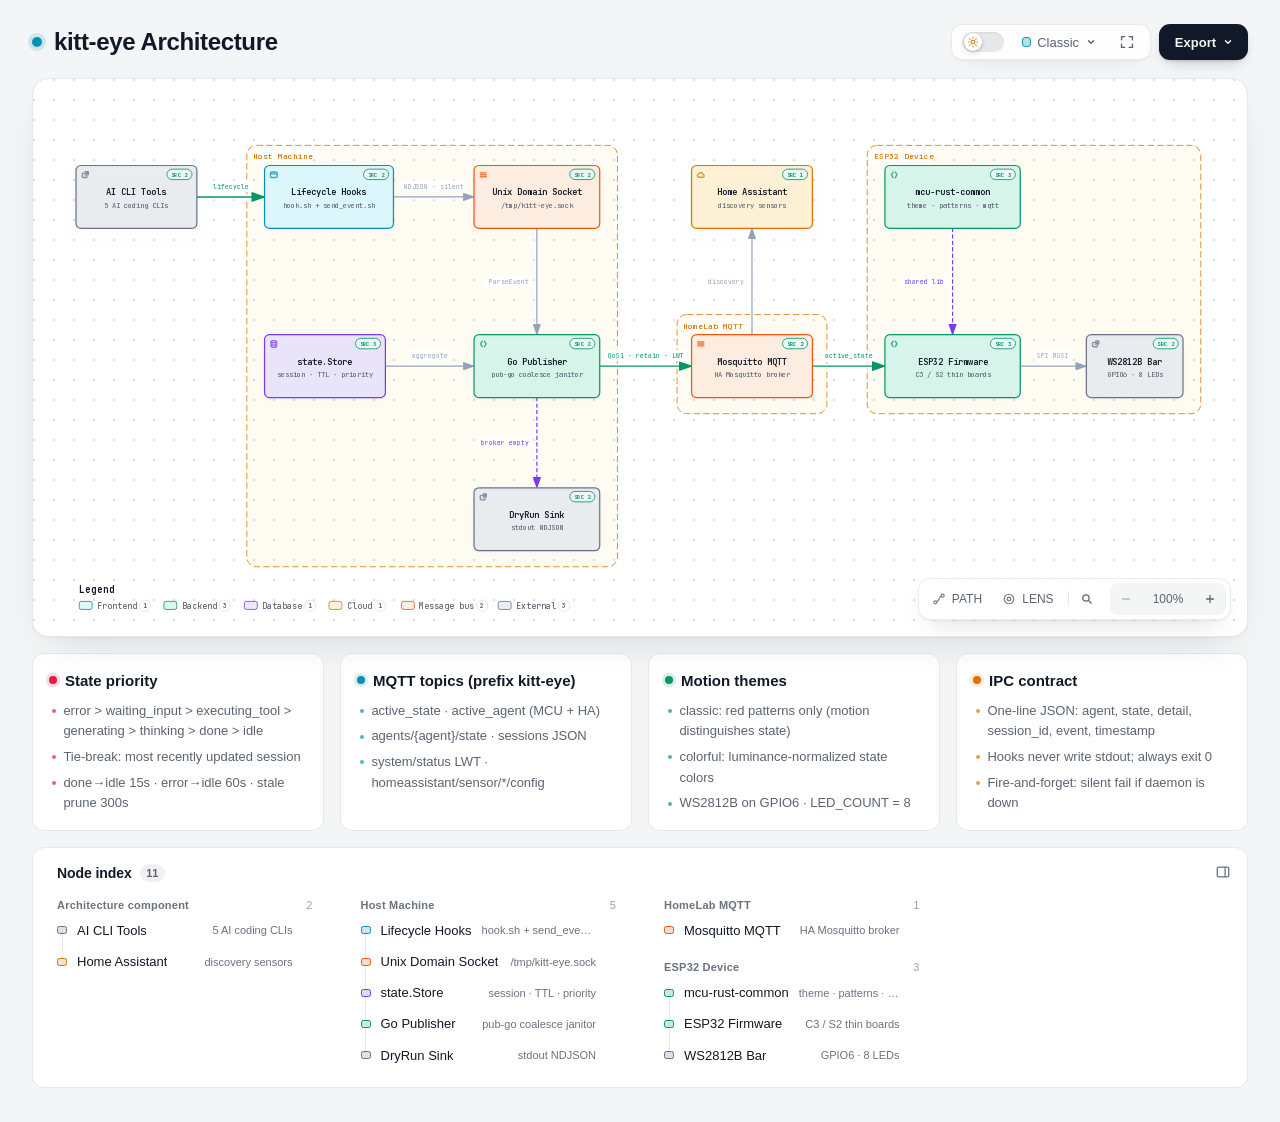
==== commit 651524d5: "Remove favicon links and adjust architecture diagram viewBox" ====
--- a/site/architecture.html
+++ b/site/architecture.html
@@ -4987,7 +4987,7 @@
     <!-- Main Diagram -->
     <div class="diagram-container" data-detail-level="read"
          data-preset-badge-editorial-plate="ARCHIFY / PLATE 04">
-      <svg viewBox="0 0 1472 882" role="img" lang="en" aria-labelledby="archify-diagram-title archify-diagram-description" data-preset="classic" data-quality-profile="showcase" data-reader-fit="intrinsic-height" data-reader-min-text="7.5" data-reader-primary-text="14">
+      <svg viewBox="0 0 1472 656" role="img" lang="en" aria-labelledby="archify-diagram-title archify-diagram-description" data-preset="classic" data-quality-profile="showcase" data-reader-fit="intrinsic-height" data-reader-min-text="7.5" data-reader-primary-text="14">
         <title id="archify-diagram-title">kitt-eye Architecture</title>
         <desc id="archify-diagram-description">An architecture diagram generated by Archify.</desc>
         <!-- Definitions -->
@@ -5013,277 +5013,277 @@
         <rect width="100%" height="100%" fill="url(#grid)" />
 
         <!-- Boundaries (behind everything) -->
-        <rect data-graph-role="structural-frame" data-composition-frame-kind="region" data-composition-frame-id="0" data-composition-frame-label="Host Machine" x="248" y="275" width="460" height="539" rx="12" class="c-region" stroke-width="1"/>
-
-        <rect data-graph-role="structural-frame" data-composition-frame-kind="region" data-composition-frame-id="1" data-composition-frame-label="HomeLab MQTT" x="782" y="495" width="186" height="123" rx="12" class="c-region" stroke-width="1"/>
-
-        <rect data-graph-role="structural-frame" data-composition-frame-kind="region" data-composition-frame-id="2" data-composition-frame-label="ESP32 Device" x="1018" y="75" width="414" height="543" rx="12" class="c-region" stroke-width="1"/>
+        <rect data-graph-role="structural-frame" data-composition-frame-kind="region" data-composition-frame-id="0" data-composition-frame-label="Host Machine" x="248" y="65" width="460" height="523" rx="12" class="c-region" stroke-width="1"/>
+
+        <rect data-graph-role="structural-frame" data-composition-frame-kind="region" data-composition-frame-id="1" data-composition-frame-label="HomeLab MQTT" x="782" y="275" width="186" height="123" rx="12" class="c-region" stroke-width="1"/>
+
+        <rect data-graph-role="structural-frame" data-composition-frame-kind="region" data-composition-frame-id="2" data-composition-frame-label="ESP32 Device" x="1018" y="65" width="414" height="333" rx="12" class="c-region" stroke-width="1"/>
 
         <!-- Connection paths (before components for correct z-order) -->
         <g data-graph-role="automatic-crossover" style="--step:0">
-          <path data-graph-role="automatic-crossover-underlay" d="M 186 339 L 270 339" fill="none" stroke="var(--mask)" stroke-width="5.8" stroke-linecap="round" stroke-linejoin="round" pointer-events="none"/>
-          <path data-edge-from="cli_agents" data-edge-to="hooks" data-edge-label="lifecycle" data-edge-key="0" data-edge-id="agents-to-hooks" data-composition-points="186,339;270,339" data-composition-crossover="halo" data-composition-independent="true" d="M 186 339 L 270 339" class="a-emphasis" stroke-width="1.8" marker-end="url(#arrowhead-emphasis)"/>
+          <path data-graph-role="automatic-crossover-underlay" d="M 186 129 L 270 129" fill="none" stroke="var(--mask)" stroke-width="5.8" stroke-linecap="round" stroke-linejoin="round" pointer-events="none"/>
+          <path data-edge-from="cli_agents" data-edge-to="hooks" data-edge-label="lifecycle" data-edge-key="0" data-edge-id="agents-to-hooks" data-composition-points="186,129;270,129" data-composition-crossover="halo" data-composition-independent="true" d="M 186 129 L 270 129" class="a-emphasis" stroke-width="1.8" marker-end="url(#arrowhead-emphasis)"/>
         </g>
         <g data-graph-role="automatic-crossover" style="--step:1">
-          <path data-graph-role="automatic-crossover-underlay" d="M 430 339 L 530 339" fill="none" stroke="var(--mask)" stroke-width="5.5" stroke-linecap="round" stroke-linejoin="round" pointer-events="none"/>
-          <path data-edge-from="hooks" data-edge-to="uds" data-edge-label="NDJSON · silent" data-edge-key="1" data-edge-id="hooks-to-uds" data-composition-points="430,339;530,339" data-composition-crossover="halo" data-composition-independent="true" d="M 430 339 L 530 339" class="a-default" stroke-width="1.5" marker-end="url(#arrowhead)"/>
+          <path data-graph-role="automatic-crossover-underlay" d="M 430 129 L 530 129" fill="none" stroke="var(--mask)" stroke-width="5.5" stroke-linecap="round" stroke-linejoin="round" pointer-events="none"/>
+          <path data-edge-from="hooks" data-edge-to="uds" data-edge-label="NDJSON · silent" data-edge-key="1" data-edge-id="hooks-to-uds" data-composition-points="430,129;530,129" data-composition-crossover="halo" data-composition-independent="true" d="M 430 129 L 530 129" class="a-default" stroke-width="1.5" marker-end="url(#arrowhead)"/>
         </g>
         <g data-graph-role="automatic-crossover" style="--step:2">
-          <path data-graph-role="automatic-crossover-underlay" d="M 608 378 L 608 520" fill="none" stroke="var(--mask)" stroke-width="5.5" stroke-linecap="round" stroke-linejoin="round" pointer-events="none"/>
-          <path data-edge-from="uds" data-edge-to="publisher" data-edge-label="ParseEvent" data-edge-key="2" data-edge-id="uds-to-pub" data-composition-points="608,378;608,520" data-composition-crossover="halo" data-composition-independent="true" d="M 608 378 L 608 520" class="a-default" stroke-width="1.5" marker-end="url(#arrowhead)"/>
+          <path data-graph-role="automatic-crossover-underlay" d="M 608 168 L 608 300" fill="none" stroke="var(--mask)" stroke-width="5.5" stroke-linecap="round" stroke-linejoin="round" pointer-events="none"/>
+          <path data-edge-from="uds" data-edge-to="publisher" data-edge-label="ParseEvent" data-edge-key="2" data-edge-id="uds-to-pub" data-composition-points="608,168;608,300" data-composition-crossover="halo" data-composition-independent="true" d="M 608 168 L 608 300" class="a-default" stroke-width="1.5" marker-end="url(#arrowhead)"/>
         </g>
         <g data-graph-role="automatic-crossover" style="--step:3">
-          <path data-graph-role="automatic-crossover-underlay" d="M 470 557 L 484 557 Q 492 557 492 565 L 492 567 Q 492 575 500 575 L 500 575 Q 508 575 508 567 L 508 567 Q 508 559 516 559 L 530 559" fill="none" stroke="var(--mask)" stroke-width="5.5" stroke-linecap="round" stroke-linejoin="round" pointer-events="none"/>
-          <path data-edge-from="store" data-edge-to="publisher" data-edge-label="aggregate" data-edge-key="3" data-edge-id="store-to-pub" data-composition-points="470,557;492,557;492,575;508,575;508,559;530,559" data-composition-crossover="halo" data-composition-independent="true" d="M 470 557 L 484 557 Q 492 557 492 565 L 492 567 Q 492 575 500 575 L 500 575 Q 508 575 508 567 L 508 567 Q 508 559 516 559 L 530 559" class="a-default" stroke-width="1.5" marker-end="url(#arrowhead)"/>
+          <path data-graph-role="automatic-crossover-underlay" d="M 420 339 L 530 339" fill="none" stroke="var(--mask)" stroke-width="5.5" stroke-linecap="round" stroke-linejoin="round" pointer-events="none"/>
+          <path data-edge-from="store" data-edge-to="publisher" data-edge-label="aggregate" data-edge-key="3" data-edge-id="store-to-pub" data-composition-points="420,339;530,339" data-composition-crossover="halo" data-composition-independent="true" d="M 420 339 L 530 339" class="a-default" stroke-width="1.5" marker-end="url(#arrowhead)"/>
         </g>
         <g data-graph-role="automatic-crossover" style="--step:4">
-          <path data-graph-role="automatic-crossover-underlay" d="M 608 598 L 608 614 Q 608 622 616 622 L 616 622 Q 624 622 624 630 L 624 688 Q 624 696 616 696 L 613 696 Q 605 696 605 704 L 605 720" fill="none" stroke="var(--mask)" stroke-width="5.5" stroke-linecap="round" stroke-linejoin="round" pointer-events="none"/>
-          <path data-edge-from="publisher" data-edge-to="dry_run" data-edge-label="broker empty" data-edge-key="4" data-edge-id="pub-to-dry" data-composition-points="608,598;608,622;624,622;624,696;605,696;605,720" data-composition-crossover="halo" data-composition-independent="true" d="M 608 598 L 608 614 Q 608 622 616 622 L 616 622 Q 624 622 624 630 L 624 688 Q 624 696 616 696 L 613 696 Q 605 696 605 704 L 605 720" class="a-dashed" stroke-width="1.5" marker-end="url(#arrowhead-dashed)"/>
+          <path data-graph-role="automatic-crossover-underlay" d="M 608 378 L 608 490" fill="none" stroke="var(--mask)" stroke-width="5.5" stroke-linecap="round" stroke-linejoin="round" pointer-events="none"/>
+          <path data-edge-from="publisher" data-edge-to="dry_run" data-edge-label="broker empty" data-edge-key="4" data-edge-id="pub-to-dry" data-composition-points="608,378;608,490" data-composition-crossover="halo" data-composition-independent="true" d="M 608 378 L 608 490" class="a-dashed" stroke-width="1.5" marker-end="url(#arrowhead-dashed)"/>
         </g>
         <g data-graph-role="automatic-crossover" style="--step:5">
-          <path data-graph-role="automatic-crossover-underlay" d="M 686 559 L 800 559" fill="none" stroke="var(--mask)" stroke-width="5.8" stroke-linecap="round" stroke-linejoin="round" pointer-events="none"/>
-          <path data-edge-from="publisher" data-edge-to="mqtt" data-edge-label="QoS1 · retain · LWT" data-edge-key="5" data-edge-id="pub-to-mqtt" data-composition-points="686,559;800,559" data-composition-crossover="halo" data-composition-independent="true" d="M 686 559 L 800 559" class="a-emphasis" stroke-width="1.8" marker-end="url(#arrowhead-emphasis)"/>
+          <path data-graph-role="automatic-crossover-underlay" d="M 686 339 L 800 339" fill="none" stroke="var(--mask)" stroke-width="5.8" stroke-linecap="round" stroke-linejoin="round" pointer-events="none"/>
+          <path data-edge-from="publisher" data-edge-to="mqtt" data-edge-label="QoS1 · retain · LWT" data-edge-key="5" data-edge-id="pub-to-mqtt" data-composition-points="686,339;800,339" data-composition-crossover="halo" data-composition-independent="true" d="M 686 339 L 800 339" class="a-emphasis" stroke-width="1.8" marker-end="url(#arrowhead-emphasis)"/>
         </g>
         <g data-graph-role="automatic-crossover" style="--step:6">
-          <path data-graph-role="automatic-crossover-underlay" d="M 875 520 L 875 354" fill="none" stroke="var(--mask)" stroke-width="5.5" stroke-linecap="round" stroke-linejoin="round" pointer-events="none"/>
-          <path data-edge-from="mqtt" data-edge-to="home_assistant" data-edge-label="discovery" data-edge-key="6" data-edge-id="mqtt-to-ha" data-composition-points="875,520;875,354" data-composition-crossover="halo" data-composition-independent="true" d="M 875 520 L 875 354" class="a-default" stroke-width="1.5" marker-end="url(#arrowhead)"/>
+          <path data-graph-role="automatic-crossover-underlay" d="M 875 300 L 875 168" fill="none" stroke="var(--mask)" stroke-width="5.5" stroke-linecap="round" stroke-linejoin="round" pointer-events="none"/>
+          <path data-edge-from="mqtt" data-edge-to="home_assistant" data-edge-label="discovery" data-edge-key="6" data-edge-id="mqtt-to-ha" data-composition-points="875,300;875,168" data-composition-crossover="halo" data-composition-independent="true" d="M 875 300 L 875 168" class="a-default" stroke-width="1.5" marker-end="url(#arrowhead)"/>
         </g>
         <g data-graph-role="automatic-crossover" style="--step:7">
-          <path data-graph-role="automatic-crossover-underlay" d="M 950 559 L 1040 559" fill="none" stroke="var(--mask)" stroke-width="5.8" stroke-linecap="round" stroke-linejoin="round" pointer-events="none"/>
-          <path data-edge-from="mqtt" data-edge-to="mcu" data-edge-label="active_state" data-edge-key="7" data-edge-id="mqtt-to-mcu" data-composition-points="950,559;1040,559" data-composition-crossover="halo" data-composition-independent="true" d="M 950 559 L 1040 559" class="a-emphasis" stroke-width="1.8" marker-end="url(#arrowhead-emphasis)"/>
+          <path data-graph-role="automatic-crossover-underlay" d="M 950 339 L 1040 339" fill="none" stroke="var(--mask)" stroke-width="5.8" stroke-linecap="round" stroke-linejoin="round" pointer-events="none"/>
+          <path data-edge-from="mqtt" data-edge-to="mcu" data-edge-label="active_state" data-edge-key="7" data-edge-id="mqtt-to-mcu" data-composition-points="950,339;1040,339" data-composition-crossover="halo" data-composition-independent="true" d="M 950 339 L 1040 339" class="a-emphasis" stroke-width="1.8" marker-end="url(#arrowhead-emphasis)"/>
         </g>
         <g data-graph-role="automatic-crossover" style="--step:8">
-          <path data-graph-role="automatic-crossover-underlay" d="M 1124 174 L 1124 520" fill="none" stroke="var(--mask)" stroke-width="5.5" stroke-linecap="round" stroke-linejoin="round" pointer-events="none"/>
-          <path data-edge-from="mcu_common" data-edge-to="mcu" data-edge-label="shared lib" data-edge-key="8" data-edge-id="common-to-mcu" data-composition-points="1124,174;1124,520" data-composition-crossover="halo" data-composition-independent="true" d="M 1124 174 L 1124 520" class="a-dashed" stroke-width="1.5" marker-end="url(#arrowhead-dashed)"/>
+          <path data-graph-role="automatic-crossover-underlay" d="M 1124 168 L 1124 300" fill="none" stroke="var(--mask)" stroke-width="5.5" stroke-linecap="round" stroke-linejoin="round" pointer-events="none"/>
+          <path data-edge-from="mcu_common" data-edge-to="mcu" data-edge-label="shared lib" data-edge-key="8" data-edge-id="common-to-mcu" data-composition-points="1124,168;1124,300" data-composition-crossover="halo" data-composition-independent="true" d="M 1124 168 L 1124 300" class="a-dashed" stroke-width="1.5" marker-end="url(#arrowhead-dashed)"/>
         </g>
         <g data-graph-role="automatic-crossover" style="--step:9">
-          <path data-graph-role="automatic-crossover-underlay" d="M 1208 559 L 1290 559" fill="none" stroke="var(--mask)" stroke-width="5.5" stroke-linecap="round" stroke-linejoin="round" pointer-events="none"/>
-          <path data-edge-from="mcu" data-edge-to="led" data-edge-label="SPI MOSI" data-edge-key="9" data-edge-id="mcu-to-led" data-composition-points="1208,559;1290,559" data-composition-crossover="halo" data-composition-independent="true" d="M 1208 559 L 1290 559" class="a-default" stroke-width="1.5" marker-end="url(#arrowhead)"/>
+          <path data-graph-role="automatic-crossover-underlay" d="M 1208 339 L 1290 339" fill="none" stroke="var(--mask)" stroke-width="5.5" stroke-linecap="round" stroke-linejoin="round" pointer-events="none"/>
+          <path data-edge-from="mcu" data-edge-to="led" data-edge-label="SPI MOSI" data-edge-key="9" data-edge-id="mcu-to-led" data-composition-points="1208,339;1290,339" data-composition-crossover="halo" data-composition-independent="true" d="M 1208 339 L 1290 339" class="a-default" stroke-width="1.5" marker-end="url(#arrowhead)"/>
         </g>
 
         <!-- Components -->
         <g id="node-cli_agents" data-node-id="cli_agents" data-node-label="AI CLI Tools" tabindex="0" role="button" aria-label="Focus AI CLI Tools, 5 AI coding CLIs, Architecture component" aria-pressed="false" data-node-kind="external" data-node-sublabel="5 AI coding CLIs" data-node-context="Architecture component">
           <title>AI CLI Tools · 5 AI coding CLIs · Architecture component</title>
-          <rect x="36" y="300" width="150" height="78" rx="6" class="c-mask"/>
-          <rect x="36" y="300" width="150" height="78" rx="6" class="c-external" stroke-width="1.5"/>
-          <g aria-hidden="true" data-semantic-sigil="external" class="semantic-sigil s-external" transform="translate(42 306) scale(0.6875)">
+          <rect x="36" y="90" width="150" height="78" rx="6" class="c-mask"/>
+          <rect x="36" y="90" width="150" height="78" rx="6" class="c-external" stroke-width="1.5"/>
+          <g aria-hidden="true" data-semantic-sigil="external" class="semantic-sigil s-external" transform="translate(42 96) scale(0.6875)">
             <rect x="2.5" y="5" width="8.5" height="8" rx="1.5"/>
             <path d="M8 2.5h5.5V8M13.5 2.5 7.5 8.5"/>
           </g>
-          <text data-node-label="" data-detail-anchor="" x="111" y="337" class="t-primary" font-size="11" font-weight="600" text-anchor="middle">AI CLI Tools</text>
-        <text data-detail="context" x="111" y="353" class="t-muted" font-size="9" text-anchor="middle">5 AI coding CLIs</text>
+          <text data-node-label="" data-detail-anchor="" x="111" y="127" class="t-primary" font-size="11" font-weight="600" text-anchor="middle">AI CLI Tools</text>
+        <text data-detail="context" x="111" y="143" class="t-muted" font-size="9" text-anchor="middle">5 AI coding CLIs</text>
         </g>
 
         <g id="node-hooks" data-node-id="hooks" data-node-label="Lifecycle Hooks" tabindex="0" role="button" aria-label="Focus Lifecycle Hooks, hook.sh + send_event.sh, Host Machine" aria-pressed="false" data-node-kind="frontend" data-node-sublabel="hook.sh + send_event.sh" data-node-context="Host Machine">
           <title>Lifecycle Hooks · hook.sh + send_event.sh · Host Machine</title>
-          <rect x="270" y="300" width="160" height="78" rx="6" class="c-mask"/>
-          <rect x="270" y="300" width="160" height="78" rx="6" class="c-frontend" stroke-width="1.5"/>
-          <g aria-hidden="true" data-semantic-sigil="frontend" class="semantic-sigil s-frontend" transform="translate(276 306) scale(0.6875)">
+          <rect x="270" y="90" width="160" height="78" rx="6" class="c-mask"/>
+          <rect x="270" y="90" width="160" height="78" rx="6" class="c-frontend" stroke-width="1.5"/>
+          <g aria-hidden="true" data-semantic-sigil="frontend" class="semantic-sigil s-frontend" transform="translate(276 96) scale(0.6875)">
             <rect x="2" y="3" width="12" height="10" rx="2"/>
             <path d="M2 6.5h12"/>
             <circle cx="4.1" cy="4.8" r=".7" class="sigil-fill"/>
             <circle cx="6.3" cy="4.8" r=".7" class="sigil-fill"/>
           </g>
-          <text data-node-label="" data-detail-anchor="" x="350" y="337" class="t-primary" font-size="11" font-weight="600" text-anchor="middle">Lifecycle Hooks</text>
-        <text data-detail="context" x="350" y="353" class="t-muted" font-size="9" text-anchor="middle">hook.sh + send_event.sh</text>
+          <text data-node-label="" data-detail-anchor="" x="350" y="127" class="t-primary" font-size="11" font-weight="600" text-anchor="middle">Lifecycle Hooks</text>
+        <text data-detail="context" x="350" y="143" class="t-muted" font-size="9" text-anchor="middle">hook.sh + send_event.sh</text>
         </g>
 
         <g id="node-uds" data-node-id="uds" data-node-label="Unix Domain Socket" tabindex="0" role="button" aria-label="Focus Unix Domain Socket, /tmp/kitt-eye.sock, Host Machine" aria-pressed="false" data-node-kind="messagebus" data-node-sublabel="/tmp/kitt-eye.sock" data-node-tag="NDJSON" data-node-context="Host Machine">
           <title>Unix Domain Socket · /tmp/kitt-eye.sock · Host Machine · NDJSON</title>
-          <rect x="530" y="300" width="156" height="78" rx="6" class="c-mask"/>
-          <rect x="530" y="300" width="156" height="78" rx="6" class="c-messagebus" stroke-width="1.5"/>
-          <g aria-hidden="true" data-semantic-sigil="messagebus" class="semantic-sigil s-messagebus" transform="translate(536 306) scale(0.6875)">
+          <rect x="530" y="90" width="156" height="78" rx="6" class="c-mask"/>
+          <rect x="530" y="90" width="156" height="78" rx="6" class="c-messagebus" stroke-width="1.5"/>
+          <g aria-hidden="true" data-semantic-sigil="messagebus" class="semantic-sigil s-messagebus" transform="translate(536 96) scale(0.6875)">
             <path d="M2.5 4.5h11M2.5 8h11M2.5 11.5h11"/>
             <circle cx="5" cy="4.5" r="1" class="sigil-fill"/>
             <circle cx="10.5" cy="8" r="1" class="sigil-fill"/>
             <circle cx="7" cy="11.5" r="1" class="sigil-fill"/>
           </g>
-          <text data-node-label="" data-detail-anchor="" x="608" y="337" class="t-primary" font-size="11" font-weight="600" text-anchor="middle">Unix Domain Socket</text>
-        <text data-detail="context" x="608" y="353" class="t-muted" font-size="9" text-anchor="middle">/tmp/kitt-eye.sock</text>
-        <text data-detail="fine" x="608" y="370" class="t-messagebus" font-size="7" text-anchor="middle">NDJSON</text>
+          <text data-node-label="" data-detail-anchor="" x="608" y="127" class="t-primary" font-size="11" font-weight="600" text-anchor="middle">Unix Domain Socket</text>
+        <text data-detail="context" x="608" y="143" class="t-muted" font-size="9" text-anchor="middle">/tmp/kitt-eye.sock</text>
+        <text data-detail="fine" x="608" y="160" class="t-messagebus" font-size="7" text-anchor="middle">NDJSON</text>
         </g>
 
         <g id="node-store" data-node-id="store" data-node-label="state.Store" tabindex="0" role="button" aria-label="Focus state.Store, session · TTL · priority, Host Machine" aria-pressed="false" data-node-kind="database" data-node-sublabel="session · TTL · priority" data-node-context="Host Machine">
           <title>state.Store · session · TTL · priority · Host Machine</title>
-          <rect x="320" y="520" width="150" height="74" rx="6" class="c-mask"/>
-          <rect x="320" y="520" width="150" height="74" rx="6" class="c-database" stroke-width="1.5"/>
-          <g aria-hidden="true" data-semantic-sigil="database" class="semantic-sigil s-database" transform="translate(326 526) scale(0.6875)">
+          <rect x="270" y="300" width="150" height="78" rx="6" class="c-mask"/>
+          <rect x="270" y="300" width="150" height="78" rx="6" class="c-database" stroke-width="1.5"/>
+          <g aria-hidden="true" data-semantic-sigil="database" class="semantic-sigil s-database" transform="translate(276 306) scale(0.6875)">
             <ellipse cx="8" cy="4" rx="5" ry="2"/>
             <path d="M3 4v8c0 1.1 2.2 2 5 2s5-.9 5-2V4M3 8c0 1.1 2.2 2 5 2s5-.9 5-2"/>
           </g>
-          <text data-node-label="" data-detail-anchor="" x="395" y="555" class="t-primary" font-size="11" font-weight="600" text-anchor="middle">state.Store</text>
-        <text data-detail="context" x="395" y="571" class="t-muted" font-size="9" text-anchor="middle">session · TTL · priority</text>
+          <text data-node-label="" data-detail-anchor="" x="345" y="337" class="t-primary" font-size="11" font-weight="600" text-anchor="middle">state.Store</text>
+        <text data-detail="context" x="345" y="353" class="t-muted" font-size="9" text-anchor="middle">session · TTL · priority</text>
         </g>
 
         <g id="node-publisher" data-node-id="publisher" data-node-label="Go Publisher" tabindex="0" role="button" aria-label="Focus Go Publisher, pub-go coalesce janitor, Host Machine" aria-pressed="false" data-node-kind="backend" data-node-sublabel="pub-go coalesce janitor" data-node-context="Host Machine">
           <title>Go Publisher · pub-go coalesce janitor · Host Machine</title>
-          <rect x="530" y="520" width="156" height="78" rx="6" class="c-mask"/>
-          <rect x="530" y="520" width="156" height="78" rx="6" class="c-backend" stroke-width="1.5"/>
-          <g aria-hidden="true" data-semantic-sigil="backend" class="semantic-sigil s-backend" transform="translate(536 526) scale(0.6875)">
+          <rect x="530" y="300" width="156" height="78" rx="6" class="c-mask"/>
+          <rect x="530" y="300" width="156" height="78" rx="6" class="c-backend" stroke-width="1.5"/>
+          <g aria-hidden="true" data-semantic-sigil="backend" class="semantic-sigil s-backend" transform="translate(536 306) scale(0.6875)">
             <path d="M6 3 3 8l3 5M10 3l3 5-3 5"/>
           </g>
-          <text data-node-label="" data-detail-anchor="" x="608" y="557" class="t-primary" font-size="11" font-weight="600" text-anchor="middle">Go Publisher</text>
-        <text data-detail="context" x="608" y="573" class="t-muted" font-size="9" text-anchor="middle">pub-go coalesce janitor</text>
+          <text data-node-label="" data-detail-anchor="" x="608" y="337" class="t-primary" font-size="11" font-weight="600" text-anchor="middle">Go Publisher</text>
+        <text data-detail="context" x="608" y="353" class="t-muted" font-size="9" text-anchor="middle">pub-go coalesce janitor</text>
         </g>
 
         <g id="node-dry_run" data-node-id="dry_run" data-node-label="DryRun Sink" tabindex="0" role="button" aria-label="Focus DryRun Sink, stdout NDJSON, Host Machine" aria-pressed="false" data-node-kind="external" data-node-sublabel="stdout NDJSON" data-node-tag="broker empty" data-node-context="Host Machine">
           <title>DryRun Sink · stdout NDJSON · Host Machine · broker empty</title>
-          <rect x="530" y="720" width="150" height="74" rx="6" class="c-mask"/>
-          <rect x="530" y="720" width="150" height="74" rx="6" class="c-external" stroke-width="1.5"/>
-          <g aria-hidden="true" data-semantic-sigil="external" class="semantic-sigil s-external" transform="translate(536 726) scale(0.6875)">
+          <rect x="530" y="490" width="156" height="78" rx="6" class="c-mask"/>
+          <rect x="530" y="490" width="156" height="78" rx="6" class="c-external" stroke-width="1.5"/>
+          <g aria-hidden="true" data-semantic-sigil="external" class="semantic-sigil s-external" transform="translate(536 496) scale(0.6875)">
             <rect x="2.5" y="5" width="8.5" height="8" rx="1.5"/>
             <path d="M8 2.5h5.5V8M13.5 2.5 7.5 8.5"/>
           </g>
-          <text data-node-label="" data-detail-anchor="" x="605" y="755" class="t-primary" font-size="11" font-weight="600" text-anchor="middle">DryRun Sink</text>
-        <text data-detail="context" x="605" y="771" class="t-muted" font-size="9" text-anchor="middle">stdout NDJSON</text>
-        <text data-detail="fine" x="605" y="786" class="t-external" font-size="7" text-anchor="middle">broker empty</text>
+          <text data-node-label="" data-detail-anchor="" x="608" y="527" class="t-primary" font-size="11" font-weight="600" text-anchor="middle">DryRun Sink</text>
+        <text data-detail="context" x="608" y="543" class="t-muted" font-size="9" text-anchor="middle">stdout NDJSON</text>
+        <text data-detail="fine" x="608" y="560" class="t-external" font-size="7" text-anchor="middle">broker empty</text>
         </g>
 
         <g id="node-mqtt" data-node-id="mqtt" data-node-label="Mosquitto MQTT" tabindex="0" role="button" aria-label="Focus Mosquitto MQTT, HA Mosquitto broker, HomeLab MQTT" aria-pressed="false" data-node-kind="messagebus" data-node-sublabel="HA Mosquitto broker" data-node-tag="QoS 1 · retain" data-node-context="HomeLab MQTT">
           <title>Mosquitto MQTT · HA Mosquitto broker · HomeLab MQTT · QoS 1 · retain</title>
-          <rect x="800" y="520" width="150" height="78" rx="6" class="c-mask"/>
-          <rect x="800" y="520" width="150" height="78" rx="6" class="c-messagebus" stroke-width="1.5"/>
-          <g aria-hidden="true" data-semantic-sigil="messagebus" class="semantic-sigil s-messagebus" transform="translate(806 526) scale(0.6875)">
+          <rect x="800" y="300" width="150" height="78" rx="6" class="c-mask"/>
+          <rect x="800" y="300" width="150" height="78" rx="6" class="c-messagebus" stroke-width="1.5"/>
+          <g aria-hidden="true" data-semantic-sigil="messagebus" class="semantic-sigil s-messagebus" transform="translate(806 306) scale(0.6875)">
             <path d="M2.5 4.5h11M2.5 8h11M2.5 11.5h11"/>
             <circle cx="5" cy="4.5" r="1" class="sigil-fill"/>
             <circle cx="10.5" cy="8" r="1" class="sigil-fill"/>
             <circle cx="7" cy="11.5" r="1" class="sigil-fill"/>
           </g>
-          <text data-node-label="" data-detail-anchor="" x="875" y="557" class="t-primary" font-size="11" font-weight="600" text-anchor="middle">Mosquitto MQTT</text>
-        <text data-detail="context" x="875" y="573" class="t-muted" font-size="9" text-anchor="middle">HA Mosquitto broker</text>
-        <text data-detail="fine" x="875" y="590" class="t-messagebus" font-size="7" text-anchor="middle">QoS 1 · retain</text>
+          <text data-node-label="" data-detail-anchor="" x="875" y="337" class="t-primary" font-size="11" font-weight="600" text-anchor="middle">Mosquitto MQTT</text>
+        <text data-detail="context" x="875" y="353" class="t-muted" font-size="9" text-anchor="middle">HA Mosquitto broker</text>
+        <text data-detail="fine" x="875" y="370" class="t-messagebus" font-size="7" text-anchor="middle">QoS 1 · retain</text>
         </g>
 
         <g id="node-home_assistant" data-node-id="home_assistant" data-node-label="Home Assistant" tabindex="0" role="button" aria-label="Focus Home Assistant, discovery sensors, Architecture component" aria-pressed="false" data-node-kind="cloud" data-node-sublabel="discovery sensors" data-node-context="Architecture component">
           <title>Home Assistant · discovery sensors · Architecture component</title>
-          <rect x="800" y="280" width="150" height="74" rx="6" class="c-mask"/>
-          <rect x="800" y="280" width="150" height="74" rx="6" class="c-cloud" stroke-width="1.5"/>
-          <g aria-hidden="true" data-semantic-sigil="cloud" class="semantic-sigil s-cloud" transform="translate(806 286) scale(0.6875)">
+          <rect x="800" y="90" width="150" height="78" rx="6" class="c-mask"/>
+          <rect x="800" y="90" width="150" height="78" rx="6" class="c-cloud" stroke-width="1.5"/>
+          <g aria-hidden="true" data-semantic-sigil="cloud" class="semantic-sigil s-cloud" transform="translate(806 96) scale(0.6875)">
             <path d="M4.3 12.5h7.3a2.4 2.4 0 0 0 .2-4.8 4 4 0 0 0-7.5-1.3A3.1 3.1 0 0 0 4.3 12.5Z"/>
           </g>
-          <text data-node-label="" data-detail-anchor="" x="875" y="315" class="t-primary" font-size="11" font-weight="600" text-anchor="middle">Home Assistant</text>
-        <text data-detail="context" x="875" y="331" class="t-muted" font-size="9" text-anchor="middle">discovery sensors</text>
+          <text data-node-label="" data-detail-anchor="" x="875" y="127" class="t-primary" font-size="11" font-weight="600" text-anchor="middle">Home Assistant</text>
+        <text data-detail="context" x="875" y="143" class="t-muted" font-size="9" text-anchor="middle">discovery sensors</text>
         </g>
 
         <g id="node-mcu_common" data-node-id="mcu_common" data-node-label="mcu-rust-common" tabindex="0" role="button" aria-label="Focus mcu-rust-common, theme · patterns · mqtt, ESP32 Device" aria-pressed="false" data-node-kind="backend" data-node-sublabel="theme · patterns · mqtt" data-node-tag="SSOT" data-node-context="ESP32 Device">
           <title>mcu-rust-common · theme · patterns · mqtt · ESP32 Device · SSOT</title>
-          <rect x="1040" y="100" width="168" height="74" rx="6" class="c-mask"/>
-          <rect x="1040" y="100" width="168" height="74" rx="6" class="c-backend" stroke-width="1.5"/>
-          <g aria-hidden="true" data-semantic-sigil="backend" class="semantic-sigil s-backend" transform="translate(1046 106) scale(0.6875)">
+          <rect x="1040" y="90" width="168" height="78" rx="6" class="c-mask"/>
+          <rect x="1040" y="90" width="168" height="78" rx="6" class="c-backend" stroke-width="1.5"/>
+          <g aria-hidden="true" data-semantic-sigil="backend" class="semantic-sigil s-backend" transform="translate(1046 96) scale(0.6875)">
             <path d="M6 3 3 8l3 5M10 3l3 5-3 5"/>
           </g>
-          <text data-node-label="" data-detail-anchor="" x="1124" y="135" class="t-primary" font-size="11" font-weight="600" text-anchor="middle">mcu-rust-common</text>
-        <text data-detail="context" x="1124" y="151" class="t-muted" font-size="9" text-anchor="middle">theme · patterns · mqtt</text>
-        <text data-detail="fine" x="1124" y="166" class="t-backend" font-size="7" text-anchor="middle">SSOT</text>
+          <text data-node-label="" data-detail-anchor="" x="1124" y="127" class="t-primary" font-size="11" font-weight="600" text-anchor="middle">mcu-rust-common</text>
+        <text data-detail="context" x="1124" y="143" class="t-muted" font-size="9" text-anchor="middle">theme · patterns · mqtt</text>
+        <text data-detail="fine" x="1124" y="160" class="t-backend" font-size="7" text-anchor="middle">SSOT</text>
         </g>
 
         <g id="node-mcu" data-node-id="mcu" data-node-label="ESP32 Firmware" tabindex="0" role="button" aria-label="Focus ESP32 Firmware, C3 / S2 thin boards, ESP32 Device" aria-pressed="false" data-node-kind="backend" data-node-sublabel="C3 / S2 thin boards" data-node-context="ESP32 Device">
           <title>ESP32 Firmware · C3 / S2 thin boards · ESP32 Device</title>
-          <rect x="1040" y="520" width="168" height="78" rx="6" class="c-mask"/>
-          <rect x="1040" y="520" width="168" height="78" rx="6" class="c-backend" stroke-width="1.5"/>
-          <g aria-hidden="true" data-semantic-sigil="backend" class="semantic-sigil s-backend" transform="translate(1046 526) scale(0.6875)">
+          <rect x="1040" y="300" width="168" height="78" rx="6" class="c-mask"/>
+          <rect x="1040" y="300" width="168" height="78" rx="6" class="c-backend" stroke-width="1.5"/>
+          <g aria-hidden="true" data-semantic-sigil="backend" class="semantic-sigil s-backend" transform="translate(1046 306) scale(0.6875)">
             <path d="M6 3 3 8l3 5M10 3l3 5-3 5"/>
           </g>
-          <text data-node-label="" data-detail-anchor="" x="1124" y="557" class="t-primary" font-size="11" font-weight="600" text-anchor="middle">ESP32 Firmware</text>
-        <text data-detail="context" x="1124" y="573" class="t-muted" font-size="9" text-anchor="middle">C3 / S2 thin boards</text>
+          <text data-node-label="" data-detail-anchor="" x="1124" y="337" class="t-primary" font-size="11" font-weight="600" text-anchor="middle">ESP32 Firmware</text>
+        <text data-detail="context" x="1124" y="353" class="t-muted" font-size="9" text-anchor="middle">C3 / S2 thin boards</text>
         </g>
 
         <g id="node-led" data-node-id="led" data-node-label="WS2812B Bar" tabindex="0" role="button" aria-label="Focus WS2812B Bar, GPIO6 · 8 LEDs, ESP32 Device" aria-pressed="false" data-node-kind="external" data-node-sublabel="GPIO6 · 8 LEDs" data-node-context="ESP32 Device">
           <title>WS2812B Bar · GPIO6 · 8 LEDs · ESP32 Device</title>
-          <rect x="1290" y="520" width="120" height="74" rx="6" class="c-mask"/>
-          <rect x="1290" y="520" width="120" height="74" rx="6" class="c-external" stroke-width="1.5"/>
-          <g aria-hidden="true" data-semantic-sigil="external" class="semantic-sigil s-external" transform="translate(1296 526) scale(0.6875)">
+          <rect x="1290" y="300" width="120" height="78" rx="6" class="c-mask"/>
+          <rect x="1290" y="300" width="120" height="78" rx="6" class="c-external" stroke-width="1.5"/>
+          <g aria-hidden="true" data-semantic-sigil="external" class="semantic-sigil s-external" transform="translate(1296 306) scale(0.6875)">
             <rect x="2.5" y="5" width="8.5" height="8" rx="1.5"/>
             <path d="M8 2.5h5.5V8M13.5 2.5 7.5 8.5"/>
           </g>
-          <text data-node-label="" data-detail-anchor="" x="1350" y="555" class="t-primary" font-size="11" font-weight="600" text-anchor="middle">WS2812B Bar</text>
-        <text data-detail="context" x="1350" y="571" class="t-muted" font-size="9" text-anchor="middle">GPIO6 · 8 LEDs</text>
+          <text data-node-label="" data-detail-anchor="" x="1350" y="337" class="t-primary" font-size="11" font-weight="600" text-anchor="middle">WS2812B Bar</text>
+        <text data-detail="context" x="1350" y="353" class="t-muted" font-size="9" text-anchor="middle">GPIO6 · 8 LEDs</text>
         </g>
 
         <!-- Connection labels -->
         <g data-detail="context" data-edge-from="cli_agents" data-edge-to="hooks" data-edge-label="lifecycle" data-edge-key="0" data-edge-id="agents-to-hooks">
-          <rect x="201.4" y="319" width="53.199999999999996" height="14" rx="3" class="c-mask"/>
-          <text x="228" y="329" class="t-edge-emphasis" font-size="8" text-anchor="middle">lifecycle</text>
+          <rect x="201.4" y="109" width="53.199999999999996" height="14" rx="3" class="c-mask"/>
+          <text x="228" y="119" class="t-edge-emphasis" font-size="8" text-anchor="middle">lifecycle</text>
         </g>
         <g data-detail="context" data-edge-from="hooks" data-edge-to="uds" data-edge-label="NDJSON · silent" data-edge-key="1" data-edge-id="hooks-to-uds">
-          <rect x="439" y="319" width="82" height="14" rx="3" class="c-mask"/>
-          <text x="480" y="329" class="t-edge-default" font-size="8" text-anchor="middle">NDJSON · silent</text>
+          <rect x="439" y="109" width="82" height="14" rx="3" class="c-mask"/>
+          <text x="480" y="119" class="t-edge-default" font-size="8" text-anchor="middle">NDJSON · silent</text>
         </g>
         <g data-detail="context" data-edge-from="uds" data-edge-to="publisher" data-edge-label="ParseEvent" data-edge-key="2" data-edge-id="uds-to-pub">
-          <rect x="544" y="442" width="58" height="14" rx="3" class="c-mask"/>
-          <text x="573" y="452" class="t-edge-default" font-size="8" text-anchor="middle">ParseEvent</text>
+          <rect x="544" y="227" width="58" height="14" rx="3" class="c-mask"/>
+          <text x="573" y="237" class="t-edge-default" font-size="8" text-anchor="middle">ParseEvent</text>
         </g>
         <g data-detail="context" data-edge-from="store" data-edge-to="publisher" data-edge-label="aggregate" data-edge-key="3" data-edge-id="store-to-pub">
-          <rect x="473.4" y="537" width="53.199999999999996" height="14" rx="3" class="c-mask"/>
-          <text x="500" y="547" class="t-edge-default" font-size="8" text-anchor="middle">aggregate</text>
+          <rect x="448.4" y="319" width="53.199999999999996" height="14" rx="3" class="c-mask"/>
+          <text x="475" y="329" class="t-edge-default" font-size="8" text-anchor="middle">aggregate</text>
         </g>
         <g data-detail="context" data-edge-from="publisher" data-edge-to="dry_run" data-edge-label="broker empty" data-edge-key="4" data-edge-id="pub-to-dry">
-          <rect x="582.2" y="602" width="67.6" height="14" rx="3" class="c-mask"/>
-          <text x="616" y="612" class="t-edge-dashed" font-size="8" text-anchor="middle">broker empty</text>
+          <rect x="534.4000000000001" y="427" width="67.6" height="14" rx="3" class="c-mask"/>
+          <text x="568.2" y="437" class="t-edge-dashed" font-size="8" text-anchor="middle">broker empty</text>
         </g>
         <g data-detail="context" data-edge-from="publisher" data-edge-to="mqtt" data-edge-label="QoS1 · retain · LWT" data-edge-key="5" data-edge-id="pub-to-mqtt">
-          <rect x="692.4" y="539" width="101.2" height="14" rx="3" class="c-mask"/>
-          <text x="743" y="549" class="t-edge-emphasis" font-size="8" text-anchor="middle">QoS1 · retain · LWT</text>
+          <rect x="692.4" y="319" width="101.2" height="14" rx="3" class="c-mask"/>
+          <text x="743" y="329" class="t-edge-emphasis" font-size="8" text-anchor="middle">QoS1 · retain · LWT</text>
         </g>
         <g data-detail="context" data-edge-from="mqtt" data-edge-to="home_assistant" data-edge-label="discovery" data-edge-key="6" data-edge-id="mqtt-to-ha">
-          <rect x="815.8" y="430" width="53.199999999999996" height="14" rx="3" class="c-mask"/>
-          <text x="842.4" y="440" class="t-edge-default" font-size="8" text-anchor="middle">discovery</text>
+          <rect x="815.8" y="227" width="53.199999999999996" height="14" rx="3" class="c-mask"/>
+          <text x="842.4" y="237" class="t-edge-default" font-size="8" text-anchor="middle">discovery</text>
         </g>
         <g data-detail="context" data-edge-from="mqtt" data-edge-to="mcu" data-edge-label="active_state" data-edge-key="7" data-edge-id="mqtt-to-mcu">
-          <rect x="961.2" y="539" width="67.6" height="14" rx="3" class="c-mask"/>
-          <text x="995" y="549" class="t-edge-emphasis" font-size="8" text-anchor="middle">active_state</text>
+          <rect x="961.2" y="319" width="67.6" height="14" rx="3" class="c-mask"/>
+          <text x="995" y="329" class="t-edge-emphasis" font-size="8" text-anchor="middle">active_state</text>
         </g>
         <g data-detail="context" data-edge-from="mcu_common" data-edge-to="mcu" data-edge-label="shared lib" data-edge-key="8" data-edge-id="common-to-mcu">
-          <rect x="1060" y="340" width="58" height="14" rx="3" class="c-mask"/>
-          <text x="1089" y="350" class="t-edge-dashed" font-size="8" text-anchor="middle">shared lib</text>
+          <rect x="1060" y="227" width="58" height="14" rx="3" class="c-mask"/>
+          <text x="1089" y="237" class="t-edge-dashed" font-size="8" text-anchor="middle">shared lib</text>
         </g>
         <g data-detail="context" data-edge-from="mcu" data-edge-to="led" data-edge-label="SPI MOSI" data-edge-key="9" data-edge-id="mcu-to-led">
-          <rect x="1224.8" y="539" width="48.4" height="14" rx="3" class="c-mask"/>
-          <text x="1249" y="549" class="t-edge-default" font-size="8" text-anchor="middle">SPI MOSI</text>
+          <rect x="1224.8" y="319" width="48.4" height="14" rx="3" class="c-mask"/>
+          <text x="1249" y="329" class="t-edge-default" font-size="8" text-anchor="middle">SPI MOSI</text>
         </g>
 
         <!-- Boundary labels (foreground masks keep routes out of titles) -->
         <g data-graph-role="structural-frame-label" data-composition-frame-id="0" data-composition-frame-kind="region" data-composition-frame-label="Host Machine">
-          <rect data-graph-role="structural-frame-label-mask" x="252" y="279" width="78.37678139354838" height="17" rx="3" class="c-mask"/>
-          <text data-boundary-label="" x="256" y="292.4967751935484" class="t-cloud" font-size="9.496775193548388" font-weight="600">Host Machine</text>
+          <rect data-graph-role="structural-frame-label-mask" x="252" y="69" width="78.37678139354838" height="17" rx="3" class="c-mask"/>
+          <text data-boundary-label="" x="256" y="82.49677519354839" class="t-cloud" font-size="9.496775193548388" font-weight="600">Host Machine</text>
         </g>
 
         <g data-graph-role="structural-frame-label" data-composition-frame-id="1" data-composition-frame-kind="region" data-composition-frame-label="HomeLab MQTT">
-          <rect data-graph-role="structural-frame-label-mask" x="786" y="499" width="78.37678139354838" height="17" rx="3" class="c-mask"/>
-          <text data-boundary-label="" x="790" y="512.4967751935484" class="t-cloud" font-size="9.496775193548388" font-weight="600">HomeLab MQTT</text>
+          <rect data-graph-role="structural-frame-label-mask" x="786" y="279" width="78.37678139354838" height="17" rx="3" class="c-mask"/>
+          <text data-boundary-label="" x="790" y="292.4967751935484" class="t-cloud" font-size="9.496775193548388" font-weight="600">HomeLab MQTT</text>
         </g>
 
         <g data-graph-role="structural-frame-label" data-composition-frame-id="2" data-composition-frame-kind="region" data-composition-frame-label="ESP32 Device">
-          <rect data-graph-role="structural-frame-label-mask" x="1022" y="79" width="78.37678139354838" height="17" rx="3" class="c-mask"/>
-          <text data-boundary-label="" x="1026" y="92.49677519354839" class="t-cloud" font-size="9.496775193548388" font-weight="600">ESP32 Device</text>
+          <rect data-graph-role="structural-frame-label-mask" x="1022" y="69" width="78.37678139354838" height="17" rx="3" class="c-mask"/>
+          <text data-boundary-label="" x="1026" y="82.49677519354839" class="t-cloud" font-size="9.496775193548388" font-weight="600">ESP32 Device</text>
         </g>
 
         <!-- Legend -->
         <g data-legend="" data-legend-bridge="">
-          <text x="40" y="846" class="t-primary" font-size="12" font-weight="650">Legend</text>
-          <g data-legend-semantic-kind="frontend" data-legend-kind="frontend" data-legend-label="Frontend" data-legend-x="40" data-legend-baseline="866" data-legend-width="83">
-            <rect x="40" y="857" width="16" height="10" rx="2.5" class="c-frontend" stroke-width="1"/>
-            <text x="62" y="866" class="t-muted" font-size="10" font-weight="500">Frontend</text>
+          <text x="40" y="620" class="t-primary" font-size="12" font-weight="650">Legend</text>
+          <g data-legend-semantic-kind="frontend" data-legend-kind="frontend" data-legend-label="Frontend" data-legend-x="40" data-legend-baseline="640" data-legend-width="83">
+            <rect x="40" y="631" width="16" height="10" rx="2.5" class="c-frontend" stroke-width="1"/>
+            <text x="62" y="640" class="t-muted" font-size="10" font-weight="500">Frontend</text>
           </g>
-          <g data-legend-semantic-kind="backend" data-legend-kind="backend" data-legend-label="Backend" data-legend-x="145" data-legend-baseline="866" data-legend-width="78">
-            <rect x="145" y="857" width="16" height="10" rx="2.5" class="c-backend" stroke-width="1"/>
-            <text x="167" y="866" class="t-muted" font-size="10" font-weight="500">Backend</text>
+          <g data-legend-semantic-kind="backend" data-legend-kind="backend" data-legend-label="Backend" data-legend-x="145" data-legend-baseline="640" data-legend-width="78">
+            <rect x="145" y="631" width="16" height="10" rx="2.5" class="c-backend" stroke-width="1"/>
+            <text x="167" y="640" class="t-muted" font-size="10" font-weight="500">Backend</text>
           </g>
-          <g data-legend-semantic-kind="database" data-legend-kind="database" data-legend-label="Database" data-legend-x="245" data-legend-baseline="866" data-legend-width="83">
-            <rect x="245" y="857" width="16" height="10" rx="2.5" class="c-database" stroke-width="1"/>
-            <text x="267" y="866" class="t-muted" font-size="10" font-weight="500">Database</text>
+          <g data-legend-semantic-kind="database" data-legend-kind="database" data-legend-label="Database" data-legend-x="245" data-legend-baseline="640" data-legend-width="83">
+            <rect x="245" y="631" width="16" height="10" rx="2.5" class="c-database" stroke-width="1"/>
+            <text x="267" y="640" class="t-muted" font-size="10" font-weight="500">Database</text>
           </g>
-          <g data-legend-semantic-kind="cloud" data-legend-kind="cloud" data-legend-label="Cloud" data-legend-x="350" data-legend-baseline="866" data-legend-width="68">
-            <rect x="350" y="857" width="16" height="10" rx="2.5" class="c-cloud" stroke-width="1"/>
-            <text x="372" y="866" class="t-muted" font-size="10" font-weight="500">Cloud</text>
+          <g data-legend-semantic-kind="cloud" data-legend-kind="cloud" data-legend-label="Cloud" data-legend-x="350" data-legend-baseline="640" data-legend-width="68">
+            <rect x="350" y="631" width="16" height="10" rx="2.5" class="c-cloud" stroke-width="1"/>
+            <text x="372" y="640" class="t-muted" font-size="10" font-weight="500">Cloud</text>
           </g>
-          <g data-legend-semantic-kind="messagebus" data-legend-kind="messagebus" data-legend-label="Message bus" data-legend-x="440" data-legend-baseline="866" data-legend-width="98">
-            <rect x="440" y="857" width="16" height="10" rx="2.5" class="c-messagebus" stroke-width="1"/>
-            <text x="462" y="866" class="t-muted" font-size="10" font-weight="500">Message bus</text>
+          <g data-legend-semantic-kind="messagebus" data-legend-kind="messagebus" data-legend-label="Message bus" data-legend-x="440" data-legend-baseline="640" data-legend-width="98">
+            <rect x="440" y="631" width="16" height="10" rx="2.5" class="c-messagebus" stroke-width="1"/>
+            <text x="462" y="640" class="t-muted" font-size="10" font-weight="500">Message bus</text>
           </g>
-          <g data-legend-semantic-kind="external" data-legend-kind="external" data-legend-label="External" data-legend-x="560" data-legend-baseline="866" data-legend-width="83">
-            <rect x="560" y="857" width="16" height="10" rx="2.5" class="c-external" stroke-width="1"/>
-            <text x="582" y="866" class="t-muted" font-size="10" font-weight="500">External</text>
+          <g data-legend-semantic-kind="external" data-legend-kind="external" data-legend-label="External" data-legend-x="560" data-legend-baseline="640" data-legend-width="83">
+            <rect x="560" y="631" width="16" height="10" rx="2.5" class="c-external" stroke-width="1"/>
+            <text x="582" y="640" class="t-muted" font-size="10" font-weight="500">External</text>
           </g>
         </g>
       </svg>
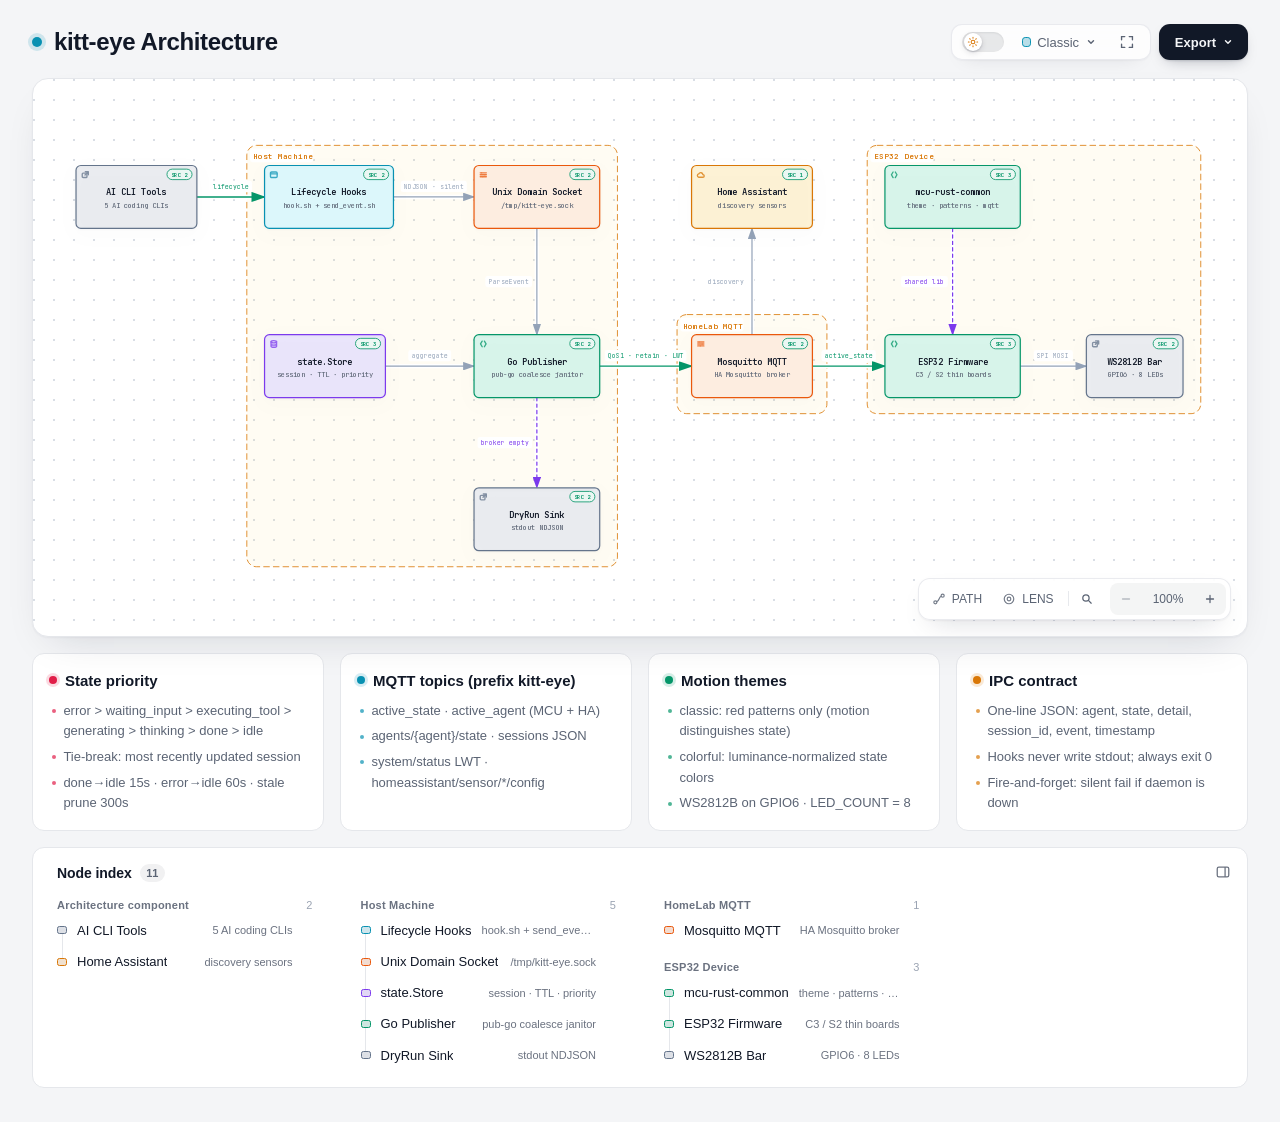
==== commit 9403027f: "Remove architecture diagram legend from site" ====
--- a/site/architecture.html
+++ b/site/architecture.html
@@ -5259,33 +5259,7 @@
         </g>
 
         <!-- Legend -->
-        <g data-legend="" data-legend-bridge="">
-          <text x="40" y="620" class="t-primary" font-size="12" font-weight="650">Legend</text>
-          <g data-legend-semantic-kind="frontend" data-legend-kind="frontend" data-legend-label="Frontend" data-legend-x="40" data-legend-baseline="640" data-legend-width="83">
-            <rect x="40" y="631" width="16" height="10" rx="2.5" class="c-frontend" stroke-width="1"/>
-            <text x="62" y="640" class="t-muted" font-size="10" font-weight="500">Frontend</text>
-          </g>
-          <g data-legend-semantic-kind="backend" data-legend-kind="backend" data-legend-label="Backend" data-legend-x="145" data-legend-baseline="640" data-legend-width="78">
-            <rect x="145" y="631" width="16" height="10" rx="2.5" class="c-backend" stroke-width="1"/>
-            <text x="167" y="640" class="t-muted" font-size="10" font-weight="500">Backend</text>
-          </g>
-          <g data-legend-semantic-kind="database" data-legend-kind="database" data-legend-label="Database" data-legend-x="245" data-legend-baseline="640" data-legend-width="83">
-            <rect x="245" y="631" width="16" height="10" rx="2.5" class="c-database" stroke-width="1"/>
-            <text x="267" y="640" class="t-muted" font-size="10" font-weight="500">Database</text>
-          </g>
-          <g data-legend-semantic-kind="cloud" data-legend-kind="cloud" data-legend-label="Cloud" data-legend-x="350" data-legend-baseline="640" data-legend-width="68">
-            <rect x="350" y="631" width="16" height="10" rx="2.5" class="c-cloud" stroke-width="1"/>
-            <text x="372" y="640" class="t-muted" font-size="10" font-weight="500">Cloud</text>
-          </g>
-          <g data-legend-semantic-kind="messagebus" data-legend-kind="messagebus" data-legend-label="Message bus" data-legend-x="440" data-legend-baseline="640" data-legend-width="98">
-            <rect x="440" y="631" width="16" height="10" rx="2.5" class="c-messagebus" stroke-width="1"/>
-            <text x="462" y="640" class="t-muted" font-size="10" font-weight="500">Message bus</text>
-          </g>
-          <g data-legend-semantic-kind="external" data-legend-kind="external" data-legend-label="External" data-legend-x="560" data-legend-baseline="640" data-legend-width="83">
-            <rect x="560" y="631" width="16" height="10" rx="2.5" class="c-external" stroke-width="1"/>
-            <text x="582" y="640" class="t-muted" font-size="10" font-weight="500">External</text>
-          </g>
-        </g>
+
       </svg>
       <p class="intent-trace-status no-print" id="intent-trace-status" role="status" aria-live="polite" aria-atomic="true"></p>
       <div class="diagram-guide no-print" id="diagram-guide" hidden role="dialog" aria-modal="false" aria-labelledby="diagram-guide-title">
